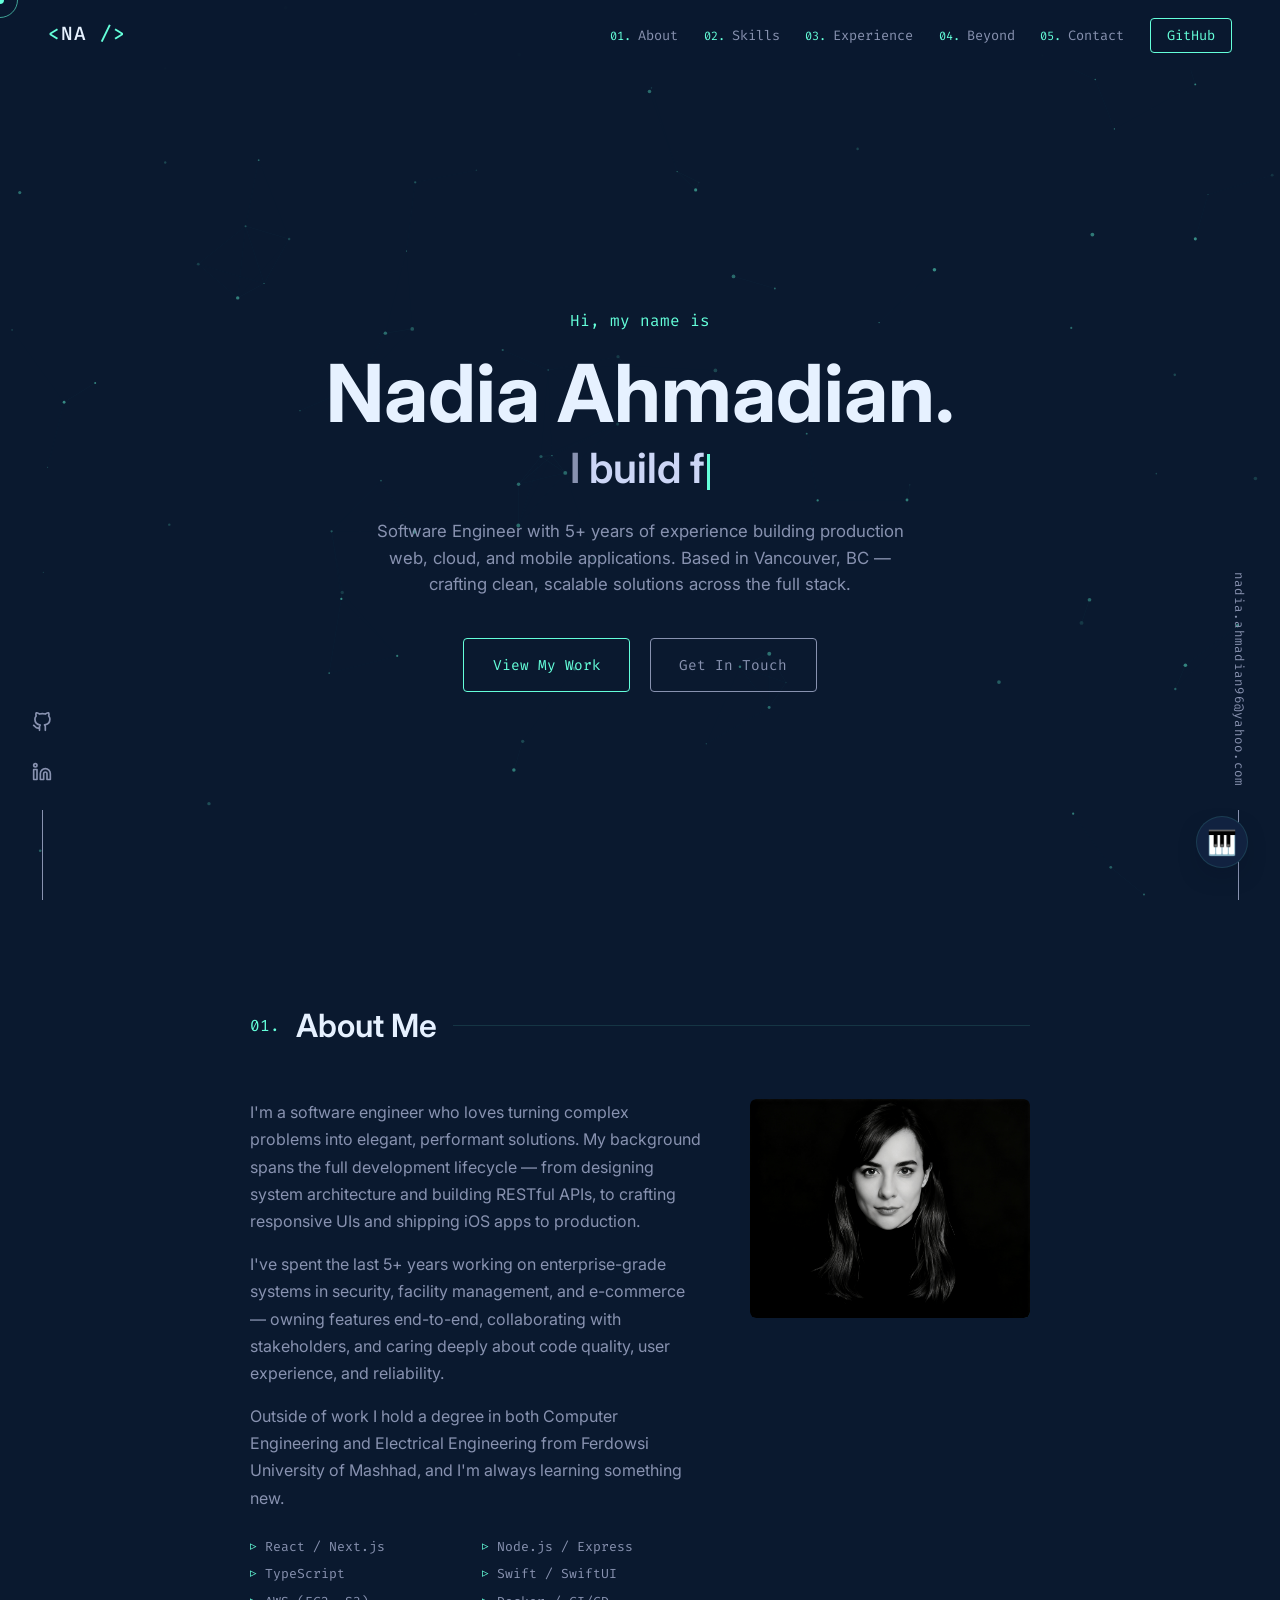
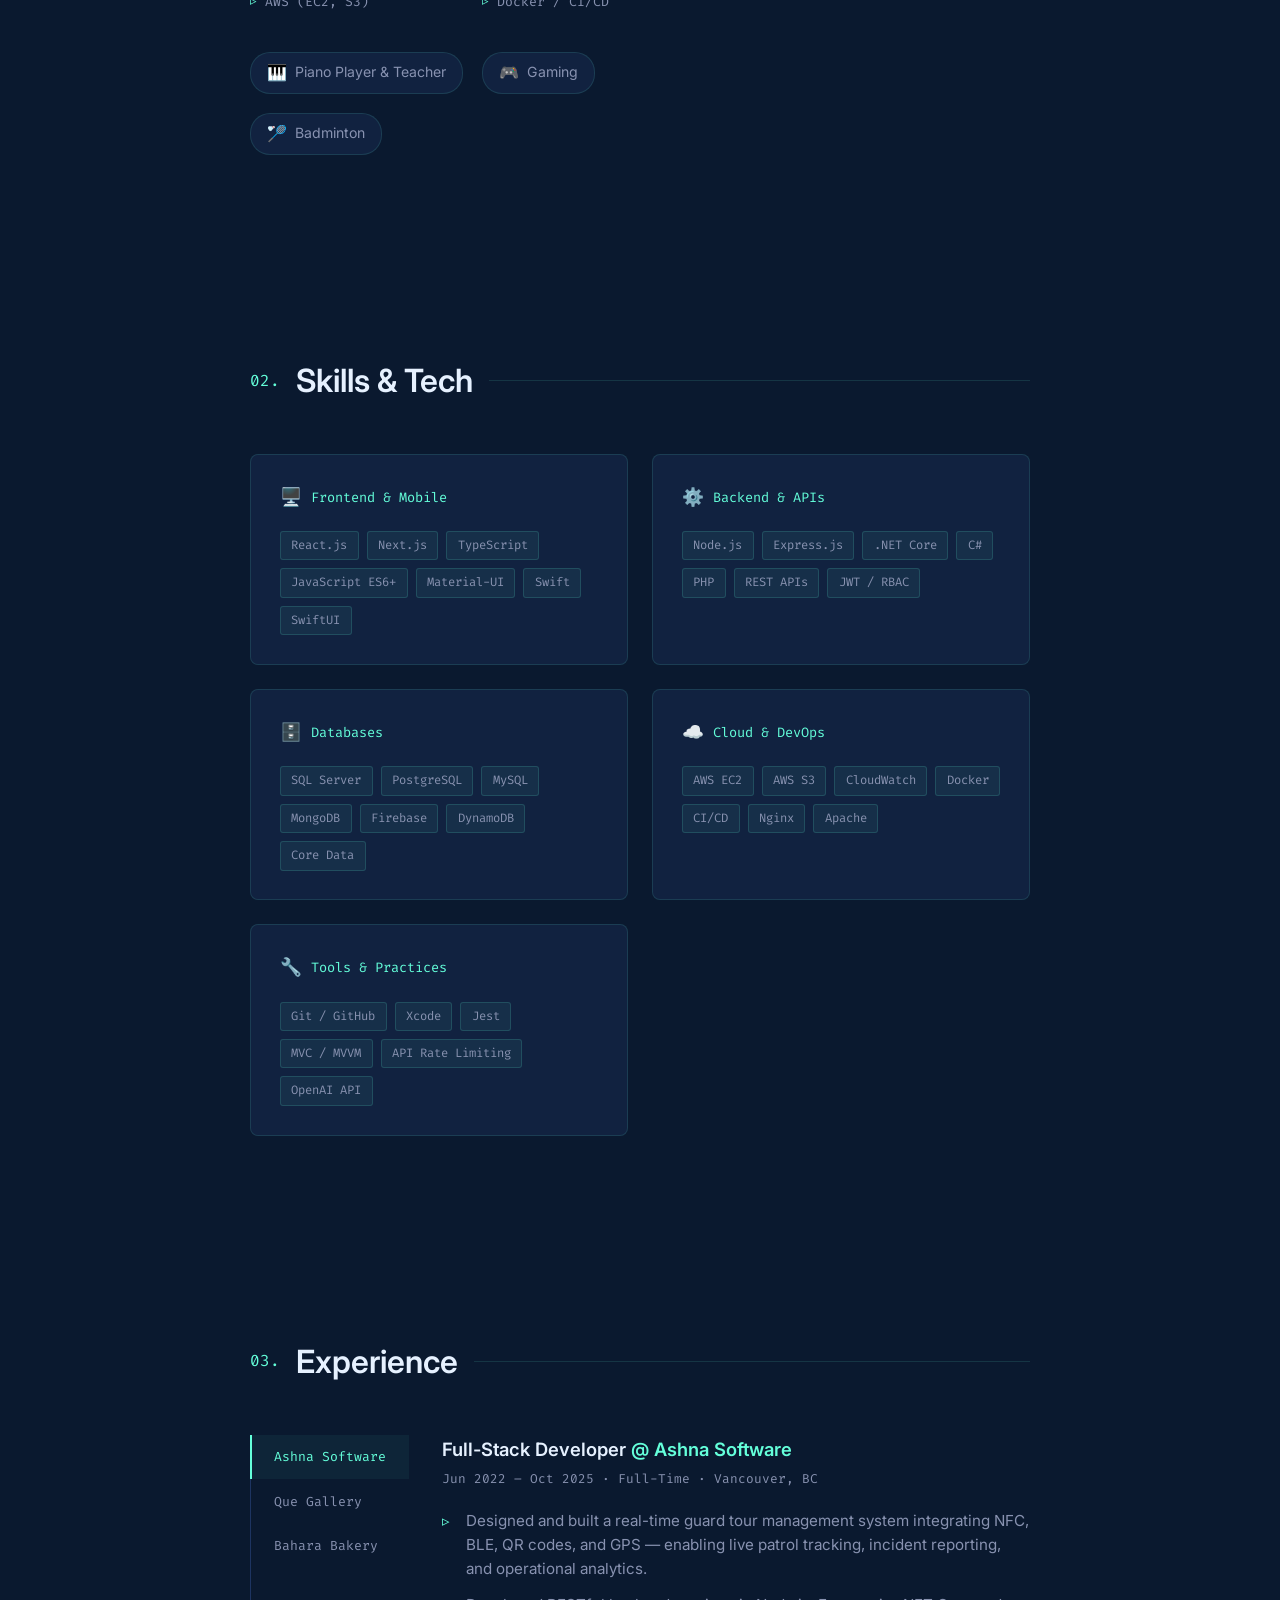
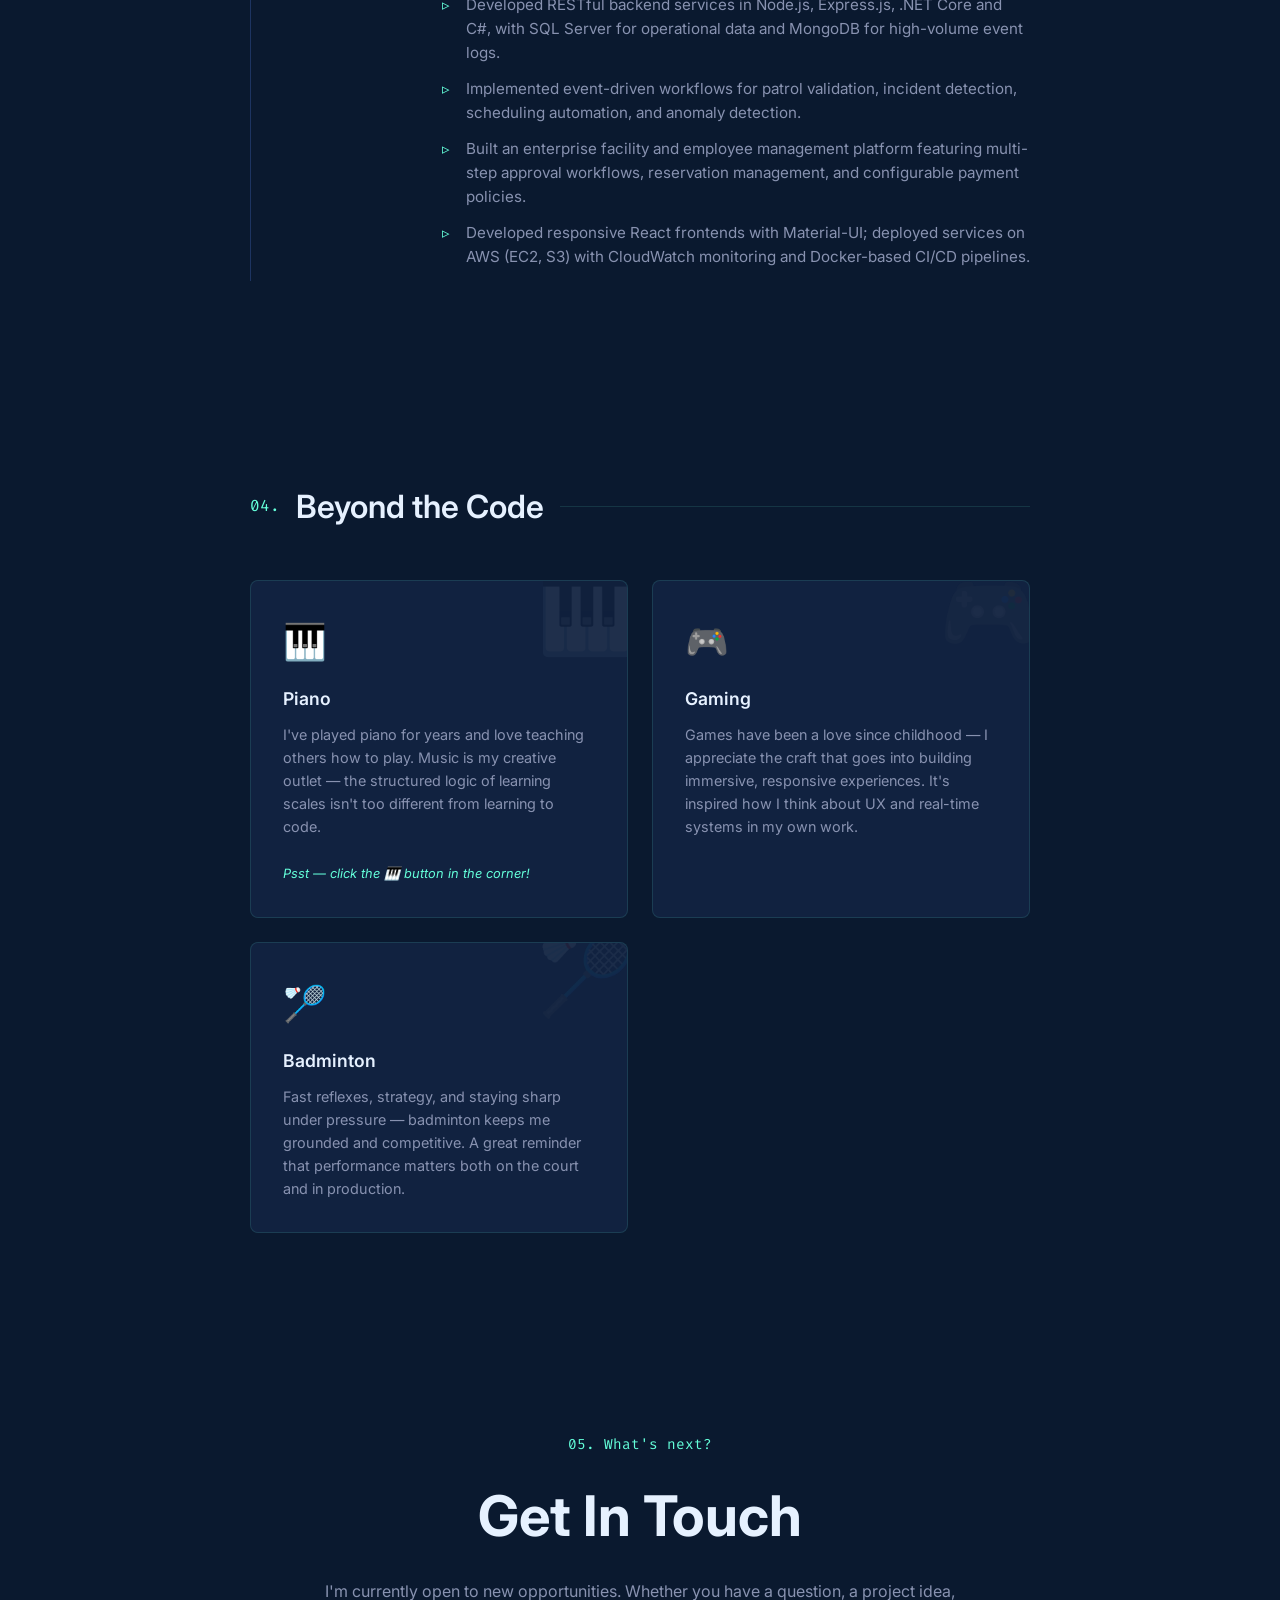
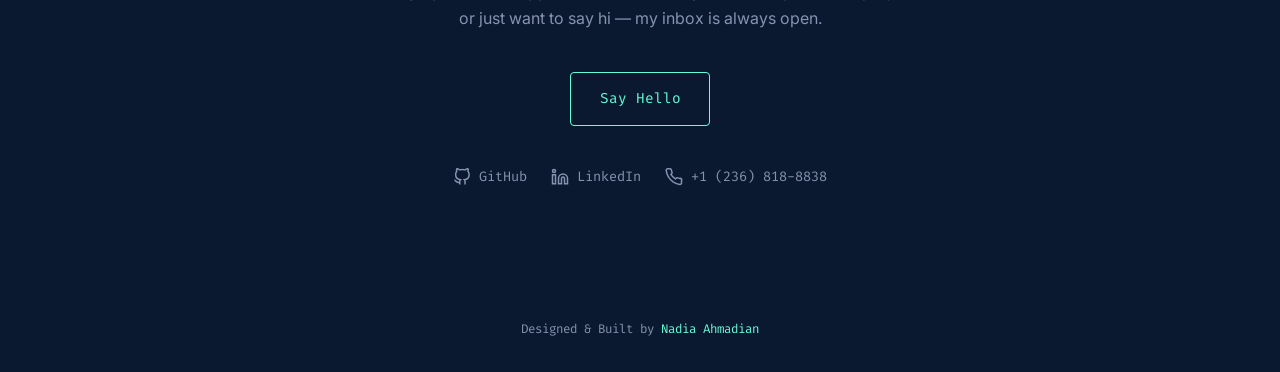
==== index.html @ e7bcd079 "Add files via upload" ====
<!DOCTYPE html>
<html lang="en">
<head>
  <meta charset="UTF-8" />
  <meta name="viewport" content="width=device-width, initial-scale=1.0" />
  <meta name="description" content="Nadia Ahmadian — Software Engineer specialising in Full-Stack & iOS development, based in Vancouver, BC." />
  <title>Nadia Ahmadian</title>
  <link rel="preconnect" href="https://fonts.googleapis.com" />
  <link rel="preconnect" href="https://fonts.gstatic.com" crossorigin />
  <link href="https://fonts.googleapis.com/css2?family=Inter:wght@300;400;500;600;700&family=Fira+Code:wght@300;400;500&display=swap" rel="stylesheet" />
  <style>
    /* ─────────────────────────────────────────────
       DESIGN TOKENS
    ───────────────────────────────────────────── */
    :root {
      --bg:        #0a192f;
      --bg2:       #112240;
      --bg3:       #1d3461;
      --accent:    #64ffda;
      --accent2:   #57cbff;
      --white:     #e6f1ff;
      --slate:     #ccd6f6;
      --muted:     #8892b0;
      --border:    rgba(100,255,218,.12);
      --mono:      'Fira Code', monospace;
      --sans:      'Inter', sans-serif;
      --transition: .25s cubic-bezier(.645,.045,.355,1);
      --shadow:    0 10px 30px -15px rgba(2,12,27,.7);
    }

    /* ─────────────────────────────────────────────
       RESET & BASE
    ───────────────────────────────────────────── */
    *, *::before, *::after { box-sizing: border-box; margin: 0; padding: 0; }
    html { scroll-behavior: smooth; }
    body {
      font-family: var(--sans);
      background: var(--bg);
      color: var(--slate);
      line-height: 1.6;
      overflow-x: hidden;
    }
    @media (hover: hover) and (pointer: fine) {
      body { cursor: none; }
      button { cursor: none; }
    }
    ::selection { background: rgba(100,255,218,.2); color: var(--accent); }

    /* Custom scrollbar */
    ::-webkit-scrollbar { width: 6px; }
    ::-webkit-scrollbar-track { background: var(--bg); }
    ::-webkit-scrollbar-thumb { background: var(--bg3); border-radius: 3px; }
    ::-webkit-scrollbar-thumb:hover { background: var(--accent); }

    a { text-decoration: none; color: inherit; }
    button { border: none; background: none; font-family: var(--sans); }
    img { display: block; max-width: 100%; }
    ul { list-style: none; }

    /* ─────────────────────────────────────────────
       CUSTOM CURSOR
    ───────────────────────────────────────────── */
    #cursor-dot {
      position: fixed; top: 0; left: 0; z-index: 9999;
      width: 8px; height: 8px;
      background: var(--accent);
      border-radius: 50%;
      pointer-events: none;
      transform: translate(-50%, -50%);
      transition: width .15s, height .15s, background .15s;
    }
    #cursor-ring {
      position: fixed; top: 0; left: 0; z-index: 9998;
      width: 36px; height: 36px;
      border: 1.5px solid var(--accent);
      border-radius: 50%;
      pointer-events: none;
      transform: translate(-50%, -50%);
      transition: transform .08s linear, width .25s, height .25s, opacity .25s;
      opacity: .6;
    }
    body.cursor-hover #cursor-dot { width: 14px; height: 14px; background: var(--accent2); }
    body.cursor-hover #cursor-ring { width: 50px; height: 50px; opacity: .3; }

    /* ─────────────────────────────────────────────
       LOADING SCREEN
    ───────────────────────────────────────────── */
    #loader {
      position: fixed; inset: 0; z-index: 10000;
      background: var(--bg);
      display: flex; align-items: center; justify-content: center;
      transition: opacity .6s ease, visibility .6s ease;
    }
    #loader.hidden { opacity: 0; visibility: hidden; }
    .loader-text {
      font-family: var(--mono);
      color: var(--accent);
      font-size: clamp(1.2rem, 3vw, 2rem);
      letter-spacing: .15em;
    }
    .loader-bar {
      position: absolute; bottom: 0; left: 0;
      height: 2px; background: var(--accent);
      width: 0;
      animation: loaderBar 1.4s ease forwards;
    }
    @keyframes loaderBar { to { width: 100%; } }

    /* ─────────────────────────────────────────────
       NAVIGATION
    ───────────────────────────────────────────── */
    nav {
      position: fixed; top: 0; left: 0; right: 0; z-index: 1000;
      display: flex; align-items: center; justify-content: space-between;
      padding: 0 clamp(1.5rem, 5vw, 3rem);
      height: 70px;
      background: rgba(10,25,47,.85);
      backdrop-filter: blur(12px);
      border-bottom: 1px solid transparent;
      transition: border-color var(--transition), background var(--transition);
    }
    nav.scrolled { border-bottom-color: var(--border); }
    .nav-logo {
      font-family: var(--mono);
      color: var(--accent);
      font-size: 1.2rem;
      font-weight: 500;
      letter-spacing: .05em;
    }
    .nav-logo span { color: var(--white); }
    .nav-links {
      display: flex; align-items: center; gap: clamp(1rem, 2vw, 2rem);
    }
    .nav-links a {
      font-family: var(--mono);
      font-size: .85rem;
      color: var(--muted);
      transition: color var(--transition);
      counter-increment: nav-item;
    }
    .nav-links a::before {
      content: "0" counter(nav-item) ". ";
      color: var(--accent);
      font-size: .75rem;
    }
    .nav-links { counter-reset: nav-item; }
    .nav-links a:hover, .nav-links a.active { color: var(--accent); }
    .nav-resume {
      font-family: var(--mono);
      font-size: .85rem;
      color: var(--accent) !important;
      border: 1px solid var(--accent);
      padding: .5rem 1rem;
      border-radius: 4px;
      transition: background var(--transition), color var(--transition) !important;
    }
    .nav-resume::before { content: none !important; }
    .nav-resume:hover { background: rgba(100,255,218,.1); }
    .hamburger {
      display: none;
      flex-direction: column; gap: 5px; cursor: none;
    }
    .hamburger span {
      width: 26px; height: 2px;
      background: var(--accent);
      border-radius: 2px;
      transition: var(--transition);
    }

    /* ─────────────────────────────────────────────
       LAYOUT HELPERS
    ───────────────────────────────────────────── */
    .section-inner {
      max-width: 860px;
      margin: 0 auto;
      padding: 100px clamp(1.5rem, 5vw, 2.5rem);
    }
    .section-title {
      display: flex; align-items: center; gap: 1rem;
      margin-bottom: 3rem;
      white-space: nowrap;
    }
    .section-title .num {
      font-family: var(--mono);
      color: var(--accent);
      font-size: clamp(.9rem, 2vw, 1rem);
    }
    .section-title h2 {
      font-size: clamp(1.5rem, 3vw, 2rem);
      font-weight: 600;
      color: var(--white);
    }
    .section-title::after {
      content: '';
      flex: 1; height: 1px;
      background: var(--border);
      min-width: 40px;
    }

    /* Scroll reveal */
    .reveal {
      opacity: 0;
      transform: translateY(24px);
      transition: opacity .6s ease, transform .6s ease;
    }
    .reveal.visible {
      opacity: 1;
      transform: translateY(0);
    }
    .reveal-delay-1 { transition-delay: .1s; }
    .reveal-delay-2 { transition-delay: .2s; }
    .reveal-delay-3 { transition-delay: .3s; }
    .reveal-delay-4 { transition-delay: .4s; }
    .reveal-delay-5 { transition-delay: .5s; }

    /* ─────────────────────────────────────────────
       HERO
    ───────────────────────────────────────────── */
    #hero {
      position: relative;
      min-height: 100vh;
      display: flex; align-items: center; justify-content: center;
      overflow: hidden;
    }
    #particles-canvas {
      position: absolute; inset: 0;
      width: 100%; height: 100%;
      pointer-events: none;
      z-index: 0;
    }
    .hero-content {
      position: relative; z-index: 1;
      width: 100%;
      max-width: 860px;
      margin: 0 auto;
      padding: 100px clamp(1.5rem, 5vw, 3rem) 0;
      text-align: center;
    }
    .hero-greeting {
      font-family: var(--mono);
      color: var(--accent);
      font-size: clamp(.85rem, 2vw, 1rem);
      margin-bottom: 1rem;
      opacity: 0;
      animation: fadeUp .6s .8s ease forwards;
    }
    .hero-name {
      font-size: clamp(2.8rem, 7vw, 5rem);
      font-weight: 700;
      color: var(--white);
      line-height: 1.1;
      opacity: 0;
      animation: fadeUp .6s 1s ease forwards;
    }
    .hero-sub {
      font-size: clamp(1.4rem, 4vw, 2.6rem);
      font-weight: 600;
      color: var(--muted);
      line-height: 1.2;
      margin-top: .4rem;
      opacity: 0;
      animation: fadeUp .6s 1.2s ease forwards;
      min-height: 1.2em;
    }
    .hero-sub #typed-text {
      color: var(--slate);
    }
    .cursor-blink {
      display: inline-block;
      width: 3px; height: .85em;
      background: var(--accent);
      margin-left: 2px;
      vertical-align: middle;
      animation: blink .9s step-end infinite;
    }
    @keyframes blink { 0%,100%{opacity:1} 50%{opacity:0} }
    .hero-desc {
      max-width: 540px;
      margin: 1.5rem auto 0;
      color: var(--muted);
      font-size: clamp(.9rem, 1.5vw, 1.05rem);
      opacity: 0;
      animation: fadeUp .6s 1.4s ease forwards;
    }
    .hero-cta {
      display: flex; gap: 1.2rem; flex-wrap: wrap;
      justify-content: center;
      margin-top: 2.5rem;
      opacity: 0;
      animation: fadeUp .6s 1.6s ease forwards;
    }
    .btn {
      display: inline-block;
      font-family: var(--mono);
      font-size: .9rem;
      padding: .9rem 1.8rem;
      border-radius: 4px;
      transition: var(--transition);
    }
    .btn-outline {
      border: 1px solid var(--accent);
      color: var(--accent);
    }
    .btn-outline:hover { background: rgba(100,255,218,.1); transform: translateY(-2px); }
    .btn-ghost {
      color: var(--muted);
      border: 1px solid var(--muted);
    }
    .btn-ghost:hover { color: var(--accent); border-color: var(--accent); transform: translateY(-2px); }
    .hero-social {
      position: fixed;
      left: clamp(1rem, 2.5vw, 2rem);
      bottom: 0;
      display: flex; flex-direction: column; align-items: center; gap: 1.2rem;
      z-index: 10;
      opacity: 0;
      animation: fadeUp .6s 2s ease forwards;
    }
    .hero-social::after {
      content: '';
      width: 1px; height: 90px;
      background: var(--muted);
    }
    .hero-social a {
      color: var(--muted);
      font-size: 1.2rem;
      transition: color var(--transition), transform var(--transition);
    }
    .hero-social a:hover { color: var(--accent); transform: translateY(-3px); }
    .hero-email {
      position: fixed;
      right: clamp(1rem, 2.5vw, 2rem);
      bottom: 0;
      display: flex; flex-direction: column; align-items: center; gap: 1.5rem;
      z-index: 10;
      opacity: 0;
      animation: fadeUp .6s 2s ease forwards;
    }
    .hero-email::after {
      content: '';
      width: 1px; height: 90px;
      background: var(--muted);
    }
    .hero-email a {
      font-family: var(--mono);
      font-size: .78rem;
      color: var(--muted);
      writing-mode: vertical-rl;
      letter-spacing: .1em;
      transition: color var(--transition), transform var(--transition);
    }
    .hero-email a:hover { color: var(--accent); transform: translateY(-3px); }
    @keyframes fadeUp {
      from { opacity: 0; transform: translateY(20px); }
      to   { opacity: 1; transform: translateY(0); }
    }

    /* ─────────────────────────────────────────────
       ABOUT
    ───────────────────────────────────────────── */
    #about .about-grid {
      display: grid;
      grid-template-columns: 1fr 280px;
      gap: 3rem;
      align-items: start;
    }
    .about-text p {
      color: var(--muted);
      font-size: 1rem;
      margin-bottom: 1rem;
      line-height: 1.7;
    }
    .about-text p a {
      color: var(--accent);
      transition: opacity var(--transition);
    }
    .about-text p a:hover { opacity: .7; }
    .about-tech {
      display: grid; grid-template-columns: repeat(2, 1fr);
      gap: .4rem .8rem;
      margin-top: 1.5rem;
    }
    .about-tech li {
      font-family: var(--mono);
      font-size: .82rem;
      color: var(--muted);
      display: flex; align-items: center; gap: .5rem;
    }
    .about-tech li::before {
      content: '▹';
      color: var(--accent);
      font-size: .8rem;
    }
    .about-photo-wrap {
      position: relative;
    }
    .photo-container {
      position: relative;
      width: 100%;
      max-width: 300px;
      border-radius: 6px;
      overflow: hidden;
    }
    .photo-container::after {
      content: '';
      position: absolute; inset: 0;
      background: rgba(100,255,218,.12);
      border: 2px solid var(--accent);
      border-radius: 6px;
      transform: translate(10px, 10px);
      z-index: -1;
      transition: transform var(--transition);
    }
    .photo-container:hover::after {
      transform: translate(6px, 6px);
    }
    .photo-container img {
      width: 100%;
      filter: grayscale(30%) contrast(1.05);
      border-radius: 6px;
      transition: filter var(--transition);
      display: block;
    }
    .photo-container:hover img { filter: none; }
    .photo-placeholder {
      width: 100%;
      aspect-ratio: 3/4;
      background: var(--bg2);
      border-radius: 6px;
      display: flex; align-items: center; justify-content: center;
      flex-direction: column; gap: .5rem;
      color: var(--muted);
      font-family: var(--mono);
      font-size: .85rem;
    }
    .photo-initials {
      font-size: 3.5rem;
      font-weight: 700;
      color: var(--accent);
      opacity: .5;
    }
    .hobbies-row {
      display: flex; gap: 1.2rem; flex-wrap: wrap;
      margin-top: 2.5rem;
    }
    .hobby-pill {
      display: flex; align-items: center; gap: .5rem;
      padding: .45rem 1rem;
      background: var(--bg2);
      border: 1px solid var(--border);
      border-radius: 20px;
      font-size: .88rem;
      color: var(--muted);
      transition: border-color var(--transition), color var(--transition), transform var(--transition);
    }
    .hobby-pill:hover {
      border-color: var(--accent);
      color: var(--accent);
      transform: translateY(-2px);
    }
    .hobby-pill .emoji { font-size: 1rem; }

    /* ─────────────────────────────────────────────
       SKILLS
    ───────────────────────────────────────────── */
    .skills-grid {
      display: grid;
      grid-template-columns: repeat(auto-fit, minmax(280px, 1fr));
      gap: 1.5rem;
    }
    .skill-card {
      background: var(--bg2);
      border: 1px solid var(--border);
      border-radius: 8px;
      padding: 1.8rem;
      transition: border-color var(--transition), transform var(--transition), box-shadow var(--transition);
    }
    .skill-card:hover {
      border-color: rgba(100,255,218,.3);
      transform: translateY(-4px);
      box-shadow: var(--shadow);
    }
    .skill-card-title {
      font-family: var(--mono);
      color: var(--accent);
      font-size: .85rem;
      margin-bottom: 1.2rem;
      display: flex; align-items: center; gap: .6rem;
    }
    .skill-card-title .icon { font-size: 1.1rem; }
    .skill-tags {
      display: flex; flex-wrap: wrap; gap: .5rem;
    }
    .skill-tag {
      font-family: var(--mono);
      font-size: .76rem;
      color: var(--muted);
      background: rgba(100,255,218,.06);
      border: 1px solid rgba(100,255,218,.15);
      padding: .25rem .65rem;
      border-radius: 3px;
      transition: background var(--transition), color var(--transition);
    }
    .skill-tag:hover { background: rgba(100,255,218,.12); color: var(--accent); }

    /* ─────────────────────────────────────────────
       EXPERIENCE
    ───────────────────────────────────────────── */
    .exp-tabs {
      display: flex;
    }
    .exp-tab-list {
      display: flex; flex-direction: column;
      min-width: 160px;
      border-left: 1px solid var(--bg3);
      margin-right: 2rem;
    }
    .exp-tab {
      font-family: var(--mono);
      font-size: .82rem;
      color: var(--muted);
      padding: .85rem 1.4rem;
      text-align: left;
      border-left: 2px solid transparent;
      margin-left: -1px;
      transition: color var(--transition), border-color var(--transition), background var(--transition);
      white-space: nowrap;
    }
    .exp-tab:hover { color: var(--accent); background: rgba(100,255,218,.05); }
    .exp-tab.active { color: var(--accent); border-left-color: var(--accent); background: rgba(100,255,218,.05); }
    .exp-panels { flex: 1; }
    .exp-panel { display: none; }
    .exp-panel.active { display: block; }
    .exp-role {
      font-size: 1.15rem;
      font-weight: 600;
      color: var(--white);
      margin-bottom: .3rem;
    }
    .exp-role span { color: var(--accent); }
    .exp-meta {
      font-family: var(--mono);
      font-size: .8rem;
      color: var(--muted);
      margin-bottom: 1.2rem;
    }
    .exp-bullets li {
      position: relative;
      padding-left: 1.5rem;
      color: var(--muted);
      font-size: .95rem;
      margin-bottom: .7rem;
      line-height: 1.6;
    }
    .exp-bullets li::before {
      content: '▹';
      position: absolute; left: 0;
      color: var(--accent);
    }

    /* ─────────────────────────────────────────────
       BEYOND THE CODE (hobbies full section)
    ───────────────────────────────────────────── */
    .beyond-grid {
      display: grid;
      grid-template-columns: repeat(auto-fit, minmax(260px, 1fr));
      gap: 1.5rem;
    }
    .beyond-card {
      background: var(--bg2);
      border: 1px solid var(--border);
      border-radius: 8px;
      padding: 2rem;
      position: relative;
      overflow: hidden;
      transition: border-color var(--transition), transform var(--transition);
    }
    .beyond-card:hover { border-color: rgba(100,255,218,.3); transform: translateY(-4px); }
    .beyond-card::before {
      content: attr(data-emoji);
      position: absolute;
      top: -10px; right: -10px;
      font-size: 5rem;
      opacity: .06;
      line-height: 1;
      pointer-events: none;
    }
    .beyond-emoji { font-size: 2.2rem; margin-bottom: 1rem; }
    .beyond-title {
      font-size: 1.1rem;
      font-weight: 600;
      color: var(--white);
      margin-bottom: .6rem;
    }
    .beyond-desc { color: var(--muted); font-size: .9rem; line-height: 1.6; }

    /* ─────────────────────────────────────────────
       CONTACT
    ───────────────────────────────────────────── */
    #contact .contact-inner {
      text-align: center;
      max-width: 640px;
      margin: 0 auto;
    }
    .contact-overline {
      font-family: var(--mono);
      color: var(--accent);
      font-size: .9rem;
      margin-bottom: 1rem;
    }
    .contact-title {
      font-size: clamp(2rem, 5vw, 3.5rem);
      font-weight: 700;
      color: var(--white);
      margin-bottom: 1rem;
    }
    .contact-desc {
      color: var(--muted);
      font-size: 1rem;
      margin-bottom: 2.5rem;
      line-height: 1.7;
    }
    .contact-links {
      display: flex; justify-content: center; gap: 1.5rem; flex-wrap: wrap;
      margin-top: 2.5rem;
    }
    .contact-link {
      display: flex; align-items: center; gap: .5rem;
      font-family: var(--mono);
      font-size: .85rem;
      color: var(--muted);
      transition: color var(--transition);
    }
    .contact-link:hover { color: var(--accent); }
    footer {
      text-align: center;
      padding: 2rem;
      font-family: var(--mono);
      font-size: .78rem;
      color: var(--muted);
    }
    footer a { color: var(--accent); }
    footer a:hover { text-decoration: underline; }

    /* ─────────────────────────────────────────────
       PIANO BUTTON & MODAL
    ───────────────────────────────────────────── */
    #piano-btn {
      position: fixed;
      bottom: 2rem; right: 2rem;
      z-index: 500;
      width: 52px; height: 52px;
      border-radius: 50%;
      background: var(--bg2);
      border: 1.5px solid var(--border);
      font-size: 1.5rem;
      display: flex; align-items: center; justify-content: center;
      transition: border-color var(--transition), transform var(--transition), box-shadow var(--transition);
      box-shadow: var(--shadow);
      animation: pulse 3s 4s ease infinite;
    }
    #piano-btn:hover {
      border-color: var(--accent);
      transform: scale(1.1);
      box-shadow: 0 0 20px rgba(100,255,218,.2);
      animation: none;
    }
    @keyframes pulse {
      0%,100% { box-shadow: 0 0 0 0 rgba(100,255,218,0); border-color: var(--border); }
      50% { box-shadow: 0 0 0 8px rgba(100,255,218,.1); border-color: rgba(100,255,218,.4); }
    }
    #piano-modal {
      position: fixed; inset: 0; z-index: 2000;
      background: rgba(2,8,20,.85);
      backdrop-filter: blur(12px);
      display: flex; align-items: center; justify-content: center;
      opacity: 0; visibility: hidden;
      transition: opacity .3s ease, visibility .3s ease;
    }
    #piano-modal.open { opacity: 1; visibility: visible; }
    .piano-box {
      background: var(--bg2);
      border: 1px solid rgba(100,255,218,.2);
      border-radius: 12px;
      padding: 2rem 2.5rem 2.5rem;
      max-width: 700px;
      width: 95vw;
      transform: translateY(20px);
      transition: transform .3s ease;
    }
    #piano-modal.open .piano-box { transform: translateY(0); }
    .piano-header {
      display: flex; align-items: center; justify-content: space-between;
      margin-bottom: 1.5rem;
    }
    .piano-title {
      font-family: var(--mono);
      color: var(--accent);
      font-size: 1rem;
    }
    .piano-subtitle {
      font-family: var(--mono);
      font-size: .72rem;
      color: var(--muted);
      margin-top: .2rem;
    }
    .piano-close {
      color: var(--muted);
      font-size: 1.4rem;
      line-height: 1;
      transition: color var(--transition);
    }
    .piano-close:hover { color: var(--accent); }
    .piano-keys {
      position: relative;
      height: 140px;
      display: flex;
      user-select: none;
    }
    .key-white {
      position: relative;
      flex: 1;
      background: #f0ede6;
      border: 1px solid #aaa;
      border-radius: 0 0 5px 5px;
      display: flex; align-items: flex-end; justify-content: center;
      padding-bottom: .5rem;
      font-size: .55rem;
      font-family: var(--mono);
      color: #666;
      transition: background .05s;
      cursor: none;
    }
    .key-white:hover, .key-white.pressed { background: #d4f5ee; }
    .key-white.pressed { background: rgba(100,255,218,.6); }
    .key-black {
      position: absolute;
      width: 62%;
      height: 62%;
      background: #1a1a2e;
      border: 1px solid #333;
      border-radius: 0 0 4px 4px;
      top: 0;
      z-index: 2;
      display: flex; align-items: flex-end; justify-content: center;
      padding-bottom: .35rem;
      font-size: .52rem;
      font-family: var(--mono);
      color: #888;
      transition: background .05s;
      cursor: none;
    }
    .key-black:hover, .key-black.pressed { background: #16213e; }
    .key-black.pressed { background: rgba(100,255,218,.3); }
    .piano-hint {
      margin-top: 1.2rem;
      font-family: var(--mono);
      font-size: .72rem;
      color: var(--muted);
      text-align: center;
    }
    .piano-hint span { color: var(--accent); }

    /* Hamburger → X animation */
    .hamburger.open span:nth-child(1) { transform: translateY(7px) rotate(45deg); }
    .hamburger.open span:nth-child(2) { opacity: 0; transform: scaleX(0); }
    .hamburger.open span:nth-child(3) { transform: translateY(-7px) rotate(-45deg); }

    /* ─────────────────────────────────────────────
       MOBILE NAV
    ───────────────────────────────────────────── */
    .mobile-nav {
      position: fixed; inset: 0; z-index: 999;
      background: rgba(10,25,47,.97);
      backdrop-filter: blur(16px);
      display: flex; align-items: center; justify-content: center;
      flex-direction: column; gap: 0;
      counter-reset: mob-item;
      transform: translateX(100%);
      transition: transform .4s cubic-bezier(.645,.045,.355,1);
    }
    .mobile-nav.open { transform: translateX(0); }
    .mobile-nav a {
      font-family: var(--mono);
      font-size: clamp(1.1rem, 5vw, 1.4rem);
      color: var(--muted);
      transition: color var(--transition);
      counter-increment: mob-item;
      padding: 1.1rem 2rem;
      width: 100%;
      text-align: center;
      border-bottom: 1px solid rgba(100,255,218,.05);
    }
    .mobile-nav a:first-child { border-top: 1px solid rgba(100,255,218,.05); }
    .mobile-nav a::before {
      content: "0" counter(mob-item) ". ";
      color: var(--accent);
      font-size: .75rem;
    }
    .mobile-nav a:active { color: var(--accent); background: rgba(100,255,218,.05); }

    /* ─────────────────────────────────────────────
       RESPONSIVE – touch devices: restore cursor
    ───────────────────────────────────────────── */
    @media (hover: none) {
      body { cursor: auto; }
      button { cursor: pointer; }
      a { cursor: pointer; }
      #cursor-dot, #cursor-ring { display: none; }
    }

    /* ─────────────────────────────────────────────
       RESPONSIVE – tablets & below (≤ 900px)
    ───────────────────────────────────────────── */
    @media (max-width: 900px) {
      .hero-content { padding-left: clamp(1.5rem, 6vw, 4rem); padding-right: clamp(1.5rem, 6vw, 4rem); }
      .section-inner { padding-left: clamp(1.2rem, 5vw, 2.5rem); padding-right: clamp(1.2rem, 5vw, 2.5rem); }
      .hero-social, .hero-email { display: none; }
      .skills-grid { grid-template-columns: 1fr 1fr; }
      .beyond-grid { grid-template-columns: 1fr 1fr; }
    }

    /* ─────────────────────────────────────────────
       RESPONSIVE – mobile (≤ 768px)
    ───────────────────────────────────────────── */
    @media (max-width: 768px) {
      /* Nav */
      .nav-links { display: none; }
      .hamburger { display: flex; }

      /* Reduce section vertical padding */
      .section-inner { padding-top: 70px; padding-bottom: 70px; }

      /* Hero */
      #hero { min-height: 100svh; align-items: flex-end; padding-bottom: 3rem; }
      .hero-content {
        padding: 100px 1.5rem 0;
        max-width: 100%;
      }
      .hero-name { font-size: clamp(2.2rem, 11vw, 3.5rem); }
      .hero-sub  { font-size: clamp(1.3rem, 7vw, 2.2rem); }
      .hero-desc { font-size: .93rem; }
      .hero-cta  { flex-direction: column; gap: .9rem; }
      .hero-cta .btn { text-align: center; }

      /* About */
      #about .about-grid {
        grid-template-columns: 1fr;
        gap: 2.5rem;
      }
      .about-photo-wrap { order: -1; }
      .photo-container { max-width: 220px; margin: 0 auto; }
      .about-tech { grid-template-columns: repeat(2, 1fr); }
      .hobbies-row { gap: .7rem; }

      /* Skills */
      .skills-grid { grid-template-columns: 1fr; }
      .skill-card { padding: 1.4rem; }

      /* Experience tabs – horizontal scrollable list */
      .exp-tabs { flex-direction: column; }
      .exp-tab-list {
        flex-direction: row;
        overflow-x: auto;
        -webkit-overflow-scrolling: touch;
        border-left: none;
        border-bottom: 1px solid var(--bg3);
        margin-right: 0;
        margin-bottom: 1.5rem;
        padding-bottom: 0;
        gap: 0;
        scrollbar-width: none;
      }
      .exp-tab-list::-webkit-scrollbar { display: none; }
      .exp-tab {
        border-left: none;
        border-bottom: 2px solid transparent;
        margin-left: 0;
        margin-bottom: -1px;
        white-space: nowrap;
        padding: .75rem 1.1rem;
        font-size: .78rem;
      }
      .exp-tab.active {
        border-bottom-color: var(--accent);
        border-left: none;
        background: none;
      }
      .exp-role { font-size: 1rem; }
      .exp-bullets li { font-size: .88rem; }

      /* Beyond */
      .beyond-grid { grid-template-columns: 1fr; }
      .beyond-card { padding: 1.5rem; }

      /* Contact */
      .contact-title { font-size: clamp(1.8rem, 8vw, 2.5rem); }
      .contact-links { flex-direction: column; align-items: center; gap: 1rem; }

      /* Section title line */
      .section-title::after { display: none; }

      /* Piano btn – move up slightly so it doesn't clash with mobile browser chrome */
      #piano-btn { bottom: 1.2rem; right: 1.2rem; width: 46px; height: 46px; font-size: 1.3rem; }

      /* Piano modal */
      .piano-box { padding: 1.4rem 1rem 1.6rem; }
      .piano-keys { height: 110px; }
      .key-white { font-size: .48rem; }
      .key-black { font-size: .44rem; }
      .piano-hint { font-size: .65rem; }
    }

    /* ─────────────────────────────────────────────
       RESPONSIVE – small phones (≤ 480px)
    ───────────────────────────────────────────── */
    @media (max-width: 480px) {
      .hero-name { font-size: clamp(2rem, 12vw, 2.8rem); }
      .hero-sub  { font-size: clamp(1.1rem, 8vw, 1.8rem); }
      .section-inner { padding-left: 1.1rem; padding-right: 1.1rem; }
      .skills-grid, .beyond-grid { gap: 1rem; }
      .hobby-pill { font-size: .8rem; padding: .35rem .8rem; }
      .exp-tab { padding: .65rem .9rem; font-size: .74rem; }
    }
  </style>
</head>
<body>

<!-- ─── LOADER ─── -->
<div id="loader">
  <div class="loader-text">na.dev</div>
  <div class="loader-bar"></div>
</div>

<!-- ─── CURSOR ─── -->
<div id="cursor-dot"></div>
<div id="cursor-ring"></div>

<!-- ─── NAVIGATION ─── -->
<nav id="nav">
  <a href="#hero" class="nav-logo">&lt;<span>NA</span> /&gt;</a>
  <ul class="nav-links">
    <li><a href="#about">About</a></li>
    <li><a href="#skills">Skills</a></li>
    <li><a href="#experience">Experience</a></li>
    <li><a href="#beyond">Beyond</a></li>
    <li><a href="#contact">Contact</a></li>
    <li><a href="https://github.com/nadiaahmadian96" target="_blank" rel="noopener" class="nav-resume">GitHub</a></li>
  </ul>
  <button class="hamburger" id="hamburger" aria-label="Menu">
    <span></span><span></span><span></span>
  </button>
</nav>

<!-- Mobile nav -->
<div class="mobile-nav" id="mobile-nav">
  <a href="#about" class="mob-link">About</a>
  <a href="#skills" class="mob-link">Skills</a>
  <a href="#experience" class="mob-link">Experience</a>
  <a href="#beyond" class="mob-link">Beyond</a>
  <a href="#contact" class="mob-link">Contact</a>
</div>

<!-- ─── HERO ─── -->
<section id="hero">
  <canvas id="particles-canvas"></canvas>
  <div class="hero-content">
    <p class="hero-greeting">Hi, my name is</p>
    <h1 class="hero-name">Nadia Ahmadian.</h1>
    <h2 class="hero-sub">I <span id="typed-text"></span><span class="cursor-blink"></span></h2>
    <p class="hero-desc">
      Software Engineer with 5+ years of experience building production web, cloud, and mobile applications.
      Based in Vancouver, BC — crafting clean, scalable solutions across the full stack.
    </p>
    <div class="hero-cta">
      <a href="#experience" class="btn btn-outline">View My Work</a>
      <a href="#contact" class="btn btn-ghost">Get In Touch</a>
    </div>
  </div>

  <!-- Social sidebar -->
  <div class="hero-social">
    <a href="https://github.com/nadiaahmadian96" target="_blank" rel="noopener" aria-label="GitHub">
      <svg width="20" height="20" viewBox="0 0 24 24" fill="none" stroke="currentColor" stroke-width="2" stroke-linecap="round" stroke-linejoin="round"><path d="M9 19c-5 1.5-5-2.5-7-3m14 6v-3.87a3.37 3.37 0 0 0-.94-2.61c3.14-.35 6.44-1.54 6.44-7A5.44 5.44 0 0 0 20 4.77 5.07 5.07 0 0 0 19.91 1S18.73.65 16 2.48a13.38 13.38 0 0 0-7 0C6.27.65 5.09 1 5.09 1A5.07 5.07 0 0 0 5 4.77a5.44 5.44 0 0 0-1.5 3.78c0 5.42 3.3 6.61 6.44 7A3.37 3.37 0 0 0 9 18.13V22"/></svg>
    </a>
    <a href="https://linkedin.com" target="_blank" rel="noopener" aria-label="LinkedIn">
      <svg width="20" height="20" viewBox="0 0 24 24" fill="none" stroke="currentColor" stroke-width="2" stroke-linecap="round" stroke-linejoin="round"><path d="M16 8a6 6 0 0 1 6 6v7h-4v-7a2 2 0 0 0-2-2 2 2 0 0 0-2 2v7h-4v-7a6 6 0 0 1 6-6z"/><rect x="2" y="9" width="4" height="12"/><circle cx="4" cy="4" r="2"/></svg>
    </a>
  </div>

  <!-- Email sidebar -->
  <div class="hero-email">
    <a href="mailto:nadia.ahmadian96@yahoo.com">nadia.ahmadian96@yahoo.com</a>
  </div>
</section>

<!-- ─── ABOUT ─── -->
<section id="about">
  <div class="section-inner">
    <div class="section-title reveal">
      <span class="num">01.</span>
      <h2>About Me</h2>
    </div>
    <div class="about-grid">
      <div class="about-text">
        <p class="reveal reveal-delay-1">
          I'm a software engineer who loves turning complex problems into elegant, performant solutions.
          My background spans the full development lifecycle — from designing system architecture and
          building RESTful APIs, to crafting responsive UIs and shipping iOS apps to production.
        </p>
        <p class="reveal reveal-delay-2">
          I've spent the last 5+ years working on enterprise-grade systems in security, facility management,
          and e-commerce — owning features end-to-end, collaborating with stakeholders, and caring deeply
          about code quality, user experience, and reliability.
        </p>
        <p class="reveal reveal-delay-3">
          Outside of work I hold a degree in both Computer Engineering and Electrical Engineering from
          Ferdowsi University of Mashhad, and I'm always learning something new.
        </p>
        <ul class="about-tech reveal reveal-delay-4">
          <li>React / Next.js</li>
          <li>Node.js / Express</li>
          <li>TypeScript</li>
          <li>Swift / SwiftUI</li>
          <li>AWS (EC2, S3)</li>
          <li>Docker / CI/CD</li>
        </ul>

        <div class="hobbies-row reveal reveal-delay-5">
          <span class="hobby-pill"><span class="emoji">🎹</span> Piano Player &amp; Teacher</span>
          <span class="hobby-pill"><span class="emoji">🎮</span> Gaming</span>
          <span class="hobby-pill"><span class="emoji">🏸</span> Badminton</span>
        </div>
      </div>

      <div class="about-photo-wrap reveal reveal-delay-2">
        <div class="photo-container">
          <img src="photo.jpg" alt="Nadia Ahmadian"
               onerror="this.style.display='none';this.nextElementSibling.style.display='flex';" />
          <div class="photo-placeholder" style="display:none;">
            <div class="photo-initials">NA</div>
          </div>
        </div>
      </div>
    </div>
  </div>
</section>

<!-- ─── SKILLS ─── -->
<section id="skills">
  <div class="section-inner">
    <div class="section-title reveal">
      <span class="num">02.</span>
      <h2>Skills &amp; Tech</h2>
    </div>
    <div class="skills-grid">
      <div class="skill-card reveal reveal-delay-1">
        <div class="skill-card-title"><span class="icon">🖥️</span> Frontend &amp; Mobile</div>
        <div class="skill-tags">
          <span class="skill-tag">React.js</span>
          <span class="skill-tag">Next.js</span>
          <span class="skill-tag">TypeScript</span>
          <span class="skill-tag">JavaScript ES6+</span>
          <span class="skill-tag">Material-UI</span>
          <span class="skill-tag">Swift</span>
          <span class="skill-tag">SwiftUI</span>
        </div>
      </div>
      <div class="skill-card reveal reveal-delay-2">
        <div class="skill-card-title"><span class="icon">⚙️</span> Backend &amp; APIs</div>
        <div class="skill-tags">
          <span class="skill-tag">Node.js</span>
          <span class="skill-tag">Express.js</span>
          <span class="skill-tag">.NET Core</span>
          <span class="skill-tag">C#</span>
          <span class="skill-tag">PHP</span>
          <span class="skill-tag">REST APIs</span>
          <span class="skill-tag">JWT / RBAC</span>
        </div>
      </div>
      <div class="skill-card reveal reveal-delay-3">
        <div class="skill-card-title"><span class="icon">🗄️</span> Databases</div>
        <div class="skill-tags">
          <span class="skill-tag">SQL Server</span>
          <span class="skill-tag">PostgreSQL</span>
          <span class="skill-tag">MySQL</span>
          <span class="skill-tag">MongoDB</span>
          <span class="skill-tag">Firebase</span>
          <span class="skill-tag">DynamoDB</span>
          <span class="skill-tag">Core Data</span>
        </div>
      </div>
      <div class="skill-card reveal reveal-delay-4">
        <div class="skill-card-title"><span class="icon">☁️</span> Cloud &amp; DevOps</div>
        <div class="skill-tags">
          <span class="skill-tag">AWS EC2</span>
          <span class="skill-tag">AWS S3</span>
          <span class="skill-tag">CloudWatch</span>
          <span class="skill-tag">Docker</span>
          <span class="skill-tag">CI/CD</span>
          <span class="skill-tag">Nginx</span>
          <span class="skill-tag">Apache</span>
        </div>
      </div>
      <div class="skill-card reveal reveal-delay-5">
        <div class="skill-card-title"><span class="icon">🔧</span> Tools &amp; Practices</div>
        <div class="skill-tags">
          <span class="skill-tag">Git / GitHub</span>
          <span class="skill-tag">Xcode</span>
          <span class="skill-tag">Jest</span>
          <span class="skill-tag">MVC / MVVM</span>
          <span class="skill-tag">API Rate Limiting</span>
          <span class="skill-tag">OpenAI API</span>
        </div>
      </div>
    </div>
  </div>
</section>

<!-- ─── EXPERIENCE ─── -->
<section id="experience">
  <div class="section-inner">
    <div class="section-title reveal">
      <span class="num">03.</span>
      <h2>Experience</h2>
    </div>
    <div class="exp-tabs reveal">
      <ul class="exp-tab-list">
        <li><button class="exp-tab active" data-tab="ashna">Ashna Software</button></li>
        <li><button class="exp-tab" data-tab="que">Que Gallery</button></li>
        <li><button class="exp-tab" data-tab="bahara">Bahara Bakery</button></li>
      </ul>
      <div class="exp-panels">
        <!-- Ashna -->
        <div class="exp-panel active" id="tab-ashna">
          <p class="exp-role">Full-Stack Developer <span>@ Ashna Software</span></p>
          <p class="exp-meta">Jun 2022 – Oct 2025 · Full-Time · Vancouver, BC</p>
          <ul class="exp-bullets">
            <li>Designed and built a real-time guard tour management system integrating NFC, BLE, QR codes, and GPS — enabling live patrol tracking, incident reporting, and operational analytics.</li>
            <li>Developed RESTful backend services in Node.js, Express.js, .NET Core and C#, with SQL Server for operational data and MongoDB for high-volume event logs.</li>
            <li>Implemented event-driven workflows for patrol validation, incident detection, scheduling automation, and anomaly detection.</li>
            <li>Built an enterprise facility and employee management platform featuring multi-step approval workflows, reservation management, and configurable payment policies.</li>
            <li>Developed responsive React frontends with Material-UI; deployed services on AWS (EC2, S3) with CloudWatch monitoring and Docker-based CI/CD pipelines.</li>
          </ul>
        </div>
        <!-- Que Gallery -->
        <div class="exp-panel" id="tab-que">
          <p class="exp-role">Full-Stack Developer <span>@ Que Gallery</span></p>
          <p class="exp-meta">Feb 2024 – Aug 2024 · Contract</p>
          <ul class="exp-bullets">
            <li>Designed and built an inventory and sales management platform for art galleries — enabling real-time tracking of inventory, sales status, payments, returns, and stakeholder balances.</li>
            <li>Implemented revenue distribution and receipt management logic, ensuring accurate financial tracking across multiple parties.</li>
            <li>Built RESTful backend services with Node.js and PostgreSQL; developed a responsive React + Material-UI frontend.</li>
            <li>Reimplemented the full system in PHP and MySQL per evolving client requirements, adapting all APIs and database schemas while preserving business rules.</li>
          </ul>
        </div>
        <!-- Bahara -->
        <div class="exp-panel" id="tab-bahara">
          <p class="exp-role">iOS Developer <span>@ Bahara Bakery</span></p>
          <p class="exp-meta">Sep 2024 – Dec 2024 · Contract</p>
          <ul class="exp-bullets">
            <li>Developed a production iOS app using Swift and SwiftUI, enabling product browsing, guided tutorials, and pre-order scheduling through a structured mobile workflow.</li>
            <li>Implemented AI-assisted custom order submission using the OpenAI API, integrating approval workflows and date/time-based scheduling.</li>
            <li>Designed a cloud-backed mobile architecture with Firebase, Core Data, and CloudKit — supporting real-time order status, push notifications, and cross-device sync.</li>
          </ul>
        </div>
      </div>
    </div>
  </div>
</section>

<!-- ─── BEYOND THE CODE ─── -->
<section id="beyond">
  <div class="section-inner">
    <div class="section-title reveal">
      <span class="num">04.</span>
      <h2>Beyond the Code</h2>
    </div>
    <div class="beyond-grid">
      <div class="beyond-card reveal reveal-delay-1" data-emoji="🎹">
        <div class="beyond-emoji">🎹</div>
        <h3 class="beyond-title">Piano</h3>
        <p class="beyond-desc">
          I've played piano for years and love teaching others how to play. Music is my creative outlet —
          the structured logic of learning scales isn't too different from learning to code.
          <br /><br />
          <em style="color: var(--accent); font-size:.8rem;">Psst — click the 🎹 button in the corner!</em>
        </p>
      </div>
      <div class="beyond-card reveal reveal-delay-2" data-emoji="🎮">
        <div class="beyond-emoji">🎮</div>
        <h3 class="beyond-title">Gaming</h3>
        <p class="beyond-desc">
          Games have been a love since childhood — I appreciate the craft that goes into building
          immersive, responsive experiences. It's inspired how I think about UX and real-time systems in my own work.
        </p>
      </div>
      <div class="beyond-card reveal reveal-delay-3" data-emoji="🏸">
        <div class="beyond-emoji">🏸</div>
        <h3 class="beyond-title">Badminton</h3>
        <p class="beyond-desc">
          Fast reflexes, strategy, and staying sharp under pressure — badminton keeps me grounded and competitive.
          A great reminder that performance matters both on the court and in production.
        </p>
      </div>
    </div>
  </div>
</section>

<!-- ─── CONTACT ─── -->
<section id="contact">
  <div class="section-inner">
    <div class="contact-inner">
      <p class="contact-overline reveal">05. What's next?</p>
      <h2 class="contact-title reveal reveal-delay-1">Get In Touch</h2>
      <p class="contact-desc reveal reveal-delay-2">
        I'm currently open to new opportunities. Whether you have a question, a project idea,
        or just want to say hi — my inbox is always open.
      </p>
      <a href="mailto:nadia.ahmadian96@yahoo.com" class="btn btn-outline reveal reveal-delay-3">
        Say Hello
      </a>
      <div class="contact-links reveal reveal-delay-4">
        <a href="https://github.com/nadiaahmadian96" target="_blank" rel="noopener" class="contact-link">
          <svg width="18" height="18" viewBox="0 0 24 24" fill="none" stroke="currentColor" stroke-width="2"><path d="M9 19c-5 1.5-5-2.5-7-3m14 6v-3.87a3.37 3.37 0 0 0-.94-2.61c3.14-.35 6.44-1.54 6.44-7A5.44 5.44 0 0 0 20 4.77 5.07 5.07 0 0 0 19.91 1S18.73.65 16 2.48a13.38 13.38 0 0 0-7 0C6.27.65 5.09 1 5.09 1A5.07 5.07 0 0 0 5 4.77a5.44 5.44 0 0 0-1.5 3.78c0 5.42 3.3 6.61 6.44 7A3.37 3.37 0 0 0 9 18.13V22"/></svg>
          GitHub
        </a>
        <a href="https://linkedin.com" target="_blank" rel="noopener" class="contact-link">
          <svg width="18" height="18" viewBox="0 0 24 24" fill="none" stroke="currentColor" stroke-width="2"><path d="M16 8a6 6 0 0 1 6 6v7h-4v-7a2 2 0 0 0-2-2 2 2 0 0 0-2 2v7h-4v-7a6 6 0 0 1 6-6z"/><rect x="2" y="9" width="4" height="12"/><circle cx="4" cy="4" r="2"/></svg>
          LinkedIn
        </a>
        <a href="tel:+12368188838" class="contact-link">
          <svg width="18" height="18" viewBox="0 0 24 24" fill="none" stroke="currentColor" stroke-width="2"><path d="M22 16.92v3a2 2 0 0 1-2.18 2 19.79 19.79 0 0 1-8.63-3.07A19.5 19.5 0 0 1 4.69 12 19.79 19.79 0 0 1 1.61 3.12 2 2 0 0 1 3.59 1h3a2 2 0 0 1 2 1.72c.127.96.361 1.903.7 2.81a2 2 0 0 1-.45 2.11L7.91 8.6a16 16 0 0 0 6 6l.92-.92a2 2 0 0 1 2.11-.45c.907.339 1.85.573 2.81.7A2 2 0 0 1 22 16.92z"/></svg>
          +1 (236) 818-8838
        </a>
      </div>
    </div>
  </div>
</section>

<footer>
  <p>Designed &amp; Built by <a href="https://github.com/nadiaahmadian96">Nadia Ahmadian</a></p>
</footer>

<!-- ─── PIANO BUTTON ─── -->
<button id="piano-btn" aria-label="Open piano easter egg" title="Shhh 🎹">🎹</button>

<!-- ─── PIANO MODAL ─── -->
<div id="piano-modal" role="dialog" aria-modal="true" aria-label="Mini Piano">
  <div class="piano-box">
    <div class="piano-header">
      <div>
        <div class="piano-title">🎹 Mini Piano</div>
        <div class="piano-subtitle">You found it! Click keys or use your keyboard.</div>
      </div>
      <button class="piano-close" id="piano-close" aria-label="Close piano">✕</button>
    </div>
    <div class="piano-keys" id="piano-keys"></div>
    <p class="piano-hint">
      Keys: <span>A S D F G H J K L</span> (white) &nbsp;|&nbsp;
      <span>W E T Y U O P</span> (black)
    </p>
  </div>
</div>

<script>
/* ═══════════════════════════════════════════════
   LOADER
═══════════════════════════════════════════════ */
window.addEventListener('load', () => {
  setTimeout(() => {
    document.getElementById('loader').classList.add('hidden');
  }, 1500);
});

/* ═══════════════════════════════════════════════
   CUSTOM CURSOR
═══════════════════════════════════════════════ */
const dot  = document.getElementById('cursor-dot');
const ring = document.getElementById('cursor-ring');
let ringX = 0, ringY = 0, dotX = 0, dotY = 0;

document.addEventListener('mousemove', e => {
  dotX = e.clientX; dotY = e.clientY;
  dot.style.left  = dotX + 'px';
  dot.style.top   = dotY + 'px';
});

(function animateRing() {
  ringX += (dotX - ringX) * 0.12;
  ringY += (dotY - ringY) * 0.12;
  ring.style.left = ringX + 'px';
  ring.style.top  = ringY + 'px';
  requestAnimationFrame(animateRing);
})();

document.querySelectorAll('a, button, .skill-card, .beyond-card, .exp-tab, .key-white, .key-black, .hobby-pill').forEach(el => {
  el.addEventListener('mouseenter', () => document.body.classList.add('cursor-hover'));
  el.addEventListener('mouseleave', () => document.body.classList.remove('cursor-hover'));
});

/* ═══════════════════════════════════════════════
   PARTICLES CANVAS
═══════════════════════════════════════════════ */
const canvas = document.getElementById('particles-canvas');
const ctx = canvas.getContext('2d');
let particles = [], mouse = { x: null, y: null };

function resizeCanvas() {
  canvas.width  = canvas.offsetWidth;
  canvas.height = canvas.offsetHeight;
}
resizeCanvas();
window.addEventListener('resize', resizeCanvas);

canvas.addEventListener('mousemove', e => {
  const rect = canvas.getBoundingClientRect();
  mouse.x = e.clientX - rect.left;
  mouse.y = e.clientY - rect.top;
});

class Particle {
  constructor() { this.reset(); }
  reset() {
    this.x  = Math.random() * canvas.width;
    this.y  = Math.random() * canvas.height;
    this.vx = (Math.random() - .5) * .4;
    this.vy = (Math.random() - .5) * .4;
    this.r  = Math.random() * 1.5 + .5;
    this.alpha = Math.random() * .4 + .1;
  }
  update() {
    this.x += this.vx; this.y += this.vy;
    if (this.x < 0 || this.x > canvas.width)  this.vx *= -1;
    if (this.y < 0 || this.y > canvas.height) this.vy *= -1;
    // mouse repel
    if (mouse.x) {
      const dx = this.x - mouse.x, dy = this.y - mouse.y;
      const dist = Math.sqrt(dx*dx + dy*dy);
      if (dist < 100) {
        this.x += dx / dist * 1.2;
        this.y += dy / dist * 1.2;
      }
    }
  }
  draw() {
    ctx.beginPath();
    ctx.arc(this.x, this.y, this.r, 0, Math.PI * 2);
    ctx.fillStyle = `rgba(100,255,218,${this.alpha})`;
    ctx.fill();
  }
}

for (let i = 0; i < 90; i++) particles.push(new Particle());

function drawLines() {
  for (let i = 0; i < particles.length; i++) {
    for (let j = i + 1; j < particles.length; j++) {
      const dx = particles[i].x - particles[j].x;
      const dy = particles[i].y - particles[j].y;
      const d = Math.sqrt(dx*dx + dy*dy);
      if (d < 120) {
        ctx.beginPath();
        ctx.moveTo(particles[i].x, particles[i].y);
        ctx.lineTo(particles[j].x, particles[j].y);
        ctx.strokeStyle = `rgba(100,255,218,${.06 * (1 - d/120)})`;
        ctx.lineWidth = .5;
        ctx.stroke();
      }
    }
  }
}

function animateParticles() {
  ctx.clearRect(0, 0, canvas.width, canvas.height);
  particles.forEach(p => { p.update(); p.draw(); });
  drawLines();
  requestAnimationFrame(animateParticles);
}
animateParticles();

/* ═══════════════════════════════════════════════
   TYPING ANIMATION
═══════════════════════════════════════════════ */
const phrases = [
  'build full-stack web apps.',
  'develop iOS applications.',
  'teach piano 🎹',
  'love gaming 🎮',
  'play badminton 🏸',
  'craft clean APIs.',
  'ship to production.',
];
let phraseIndex = 0, charIndex = 0, deleting = false;
const typedEl = document.getElementById('typed-text');

function typeLoop() {
  const current = phrases[phraseIndex];
  if (!deleting) {
    typedEl.textContent = current.slice(0, charIndex + 1);
    charIndex++;
    if (charIndex === current.length) {
      deleting = true;
      setTimeout(typeLoop, 1800);
      return;
    }
    setTimeout(typeLoop, 60);
  } else {
    typedEl.textContent = current.slice(0, charIndex - 1);
    charIndex--;
    if (charIndex === 0) {
      deleting = false;
      phraseIndex = (phraseIndex + 1) % phrases.length;
      setTimeout(typeLoop, 300);
      return;
    }
    setTimeout(typeLoop, 35);
  }
}
setTimeout(typeLoop, 2000);

/* ═══════════════════════════════════════════════
   NAVIGATION – scroll & mobile
═══════════════════════════════════════════════ */
const nav = document.getElementById('nav');
window.addEventListener('scroll', () => {
  nav.classList.toggle('scrolled', window.scrollY > 20);
  // active link
  const sections = ['about','skills','experience','beyond','contact'];
  let active = '';
  sections.forEach(id => {
    const el = document.getElementById(id);
    if (el && window.scrollY >= el.offsetTop - 120) active = id;
  });
  document.querySelectorAll('.nav-links a').forEach(a => {
    a.classList.toggle('active', a.getAttribute('href') === '#' + active);
  });
});

const hamburger = document.getElementById('hamburger');
const mobileNav = document.getElementById('mobile-nav');
hamburger.addEventListener('click', () => {
  const isOpen = mobileNav.classList.toggle('open');
  hamburger.classList.toggle('open', isOpen);
  document.body.style.overflow = isOpen ? 'hidden' : '';
});
document.querySelectorAll('.mob-link').forEach(a => {
  a.addEventListener('click', () => {
    mobileNav.classList.remove('open');
    hamburger.classList.remove('open');
    document.body.style.overflow = '';
  });
});

/* ═══════════════════════════════════════════════
   SCROLL REVEAL
═══════════════════════════════════════════════ */
const observer = new IntersectionObserver(entries => {
  entries.forEach(e => { if (e.isIntersecting) e.target.classList.add('visible'); });
}, { threshold: .12 });
document.querySelectorAll('.reveal').forEach(el => observer.observe(el));

/* ═══════════════════════════════════════════════
   EXPERIENCE TABS
═══════════════════════════════════════════════ */
document.querySelectorAll('.exp-tab').forEach(tab => {
  tab.addEventListener('click', () => {
    document.querySelectorAll('.exp-tab').forEach(t => t.classList.remove('active'));
    document.querySelectorAll('.exp-panel').forEach(p => p.classList.remove('active'));
    tab.classList.add('active');
    document.getElementById('tab-' + tab.dataset.tab).classList.add('active');
  });
});

/* ═══════════════════════════════════════════════
   PIANO EASTER EGG
═══════════════════════════════════════════════ */
let audioCtx = null;
function getAudio() {
  if (!audioCtx) audioCtx = new (window.AudioContext || window.webkitAudioContext)();
  return audioCtx;
}

function playNote(freq) {
  const ac = getAudio();
  const osc1 = ac.createOscillator();
  const osc2 = ac.createOscillator();
  const osc3 = ac.createOscillator();
  const env  = ac.createGain();
  const master = ac.createGain();
  master.gain.value = 0.22;
  osc1.type = 'triangle';  osc1.frequency.value = freq;
  osc2.type = 'sine';      osc2.frequency.value = freq * 2;
  osc3.type = 'sine';      osc3.frequency.value = freq * 3;
  [osc1,osc2,osc3].forEach(o => o.connect(env));
  env.connect(master); master.connect(ac.destination);
  env.gain.setValueAtTime(0, ac.currentTime);
  env.gain.linearRampToValueAtTime(0.9, ac.currentTime + 0.008);
  env.gain.exponentialRampToValueAtTime(0.4, ac.currentTime + 0.1);
  env.gain.exponentialRampToValueAtTime(0.001, ac.currentTime + 1.8);
  osc1.start(ac.currentTime); osc2.start(ac.currentTime); osc3.start(ac.currentTime);
  osc1.stop(ac.currentTime + 1.8); osc2.stop(ac.currentTime + 1.8); osc3.stop(ac.currentTime + 1.8);
}

// Two octaves: C4–B5
const noteData = [
  // Octave 4
  { note:'C4',  freq:261.63, type:'white', kbd:'A' },
  { note:'C#4', freq:277.18, type:'black', kbd:'W' },
  { note:'D4',  freq:293.66, type:'white', kbd:'S' },
  { note:'D#4', freq:311.13, type:'black', kbd:'E' },
  { note:'E4',  freq:329.63, type:'white', kbd:'D' },
  { note:'F4',  freq:349.23, type:'white', kbd:'F' },
  { note:'F#4', freq:369.99, type:'black', kbd:'T' },
  { note:'G4',  freq:392.00, type:'white', kbd:'G' },
  { note:'G#4', freq:415.30, type:'black', kbd:'Y' },
  { note:'A4',  freq:440.00, type:'white', kbd:'H' },
  { note:'A#4', freq:466.16, type:'black', kbd:'U' },
  { note:'B4',  freq:493.88, type:'white', kbd:'J' },
  // Octave 5
  { note:'C5',  freq:523.25, type:'white', kbd:'K' },
  { note:'C#5', freq:554.37, type:'black', kbd:'O' },
  { note:'D5',  freq:587.33, type:'white', kbd:'L' },
  { note:'D#5', freq:622.25, type:'black', kbd:'P' },
  { note:'E5',  freq:659.25, type:'white', kbd:';' },
];

const keysContainer = document.getElementById('piano-keys');
const whiteNotes = noteData.filter(n => n.type === 'white');
const blackNotes = noteData.filter(n => n.type === 'black');

// Build white keys
whiteNotes.forEach((n, i) => {
  const el = document.createElement('div');
  el.className = 'key-white';
  el.dataset.freq = n.freq;
  el.dataset.note = n.note;
  el.innerHTML = `<span>${n.kbd}</span>`;
  el.addEventListener('mousedown', () => { playNote(n.freq); el.classList.add('pressed'); });
  el.addEventListener('mouseup', () => el.classList.remove('pressed'));
  el.addEventListener('mouseleave', () => el.classList.remove('pressed'));
  keysContainer.appendChild(el);
});

// Build black keys (positioned via CSS left % per white-key slot)
const blackPositions = { 'C#':1, 'D#':2, 'F#':4, 'G#':5, 'A#':6 };
const octaveOffset = { 4: 0, 5: 7 };
const totalWhite = whiteNotes.length;

blackNotes.forEach(n => {
  const noteName = n.note.replace(/\d/,'');
  const oct = parseInt(n.note.slice(-1));
  const pos = blackPositions[noteName] + octaveOffset[oct];
  const el = document.createElement('div');
  el.className = 'key-black';
  el.dataset.freq = n.freq;
  el.style.left = ((pos / totalWhite) * 100 - (0.62 / totalWhite / 2 * 100) - 1.2) + '%';
  el.innerHTML = `<span>${n.kbd}</span>`;
  el.addEventListener('mousedown', e => { e.stopPropagation(); playNote(n.freq); el.classList.add('pressed'); });
  el.addEventListener('mouseup', () => el.classList.remove('pressed'));
  el.addEventListener('mouseleave', () => el.classList.remove('pressed'));
  keysContainer.appendChild(el);
});

// Keyboard input for piano
const kbdMap = {};
noteData.forEach(n => { kbdMap[n.kbd.toLowerCase()] = n; });

document.addEventListener('keydown', e => {
  if (e.repeat) return;
  const n = kbdMap[e.key.toLowerCase()];
  if (n) {
    playNote(n.freq);
    const el = keysContainer.querySelector(`[data-note="${n.note}"]`);
    if (el) { el.classList.add('pressed'); setTimeout(() => el.classList.remove('pressed'), 300); }
  }
  if (e.key === 'Escape') closePiano();
});

// Modal open/close
const pianoModal = document.getElementById('piano-modal');
document.getElementById('piano-btn').addEventListener('click', () => {
  pianoModal.classList.add('open');
  document.body.style.overflow = 'hidden';
});
document.getElementById('piano-close').addEventListener('click', closePiano);
pianoModal.addEventListener('click', e => { if (e.target === pianoModal) closePiano(); });
function closePiano() {
  pianoModal.classList.remove('open');
  document.body.style.overflow = '';
}
</script>
</body>
</html>
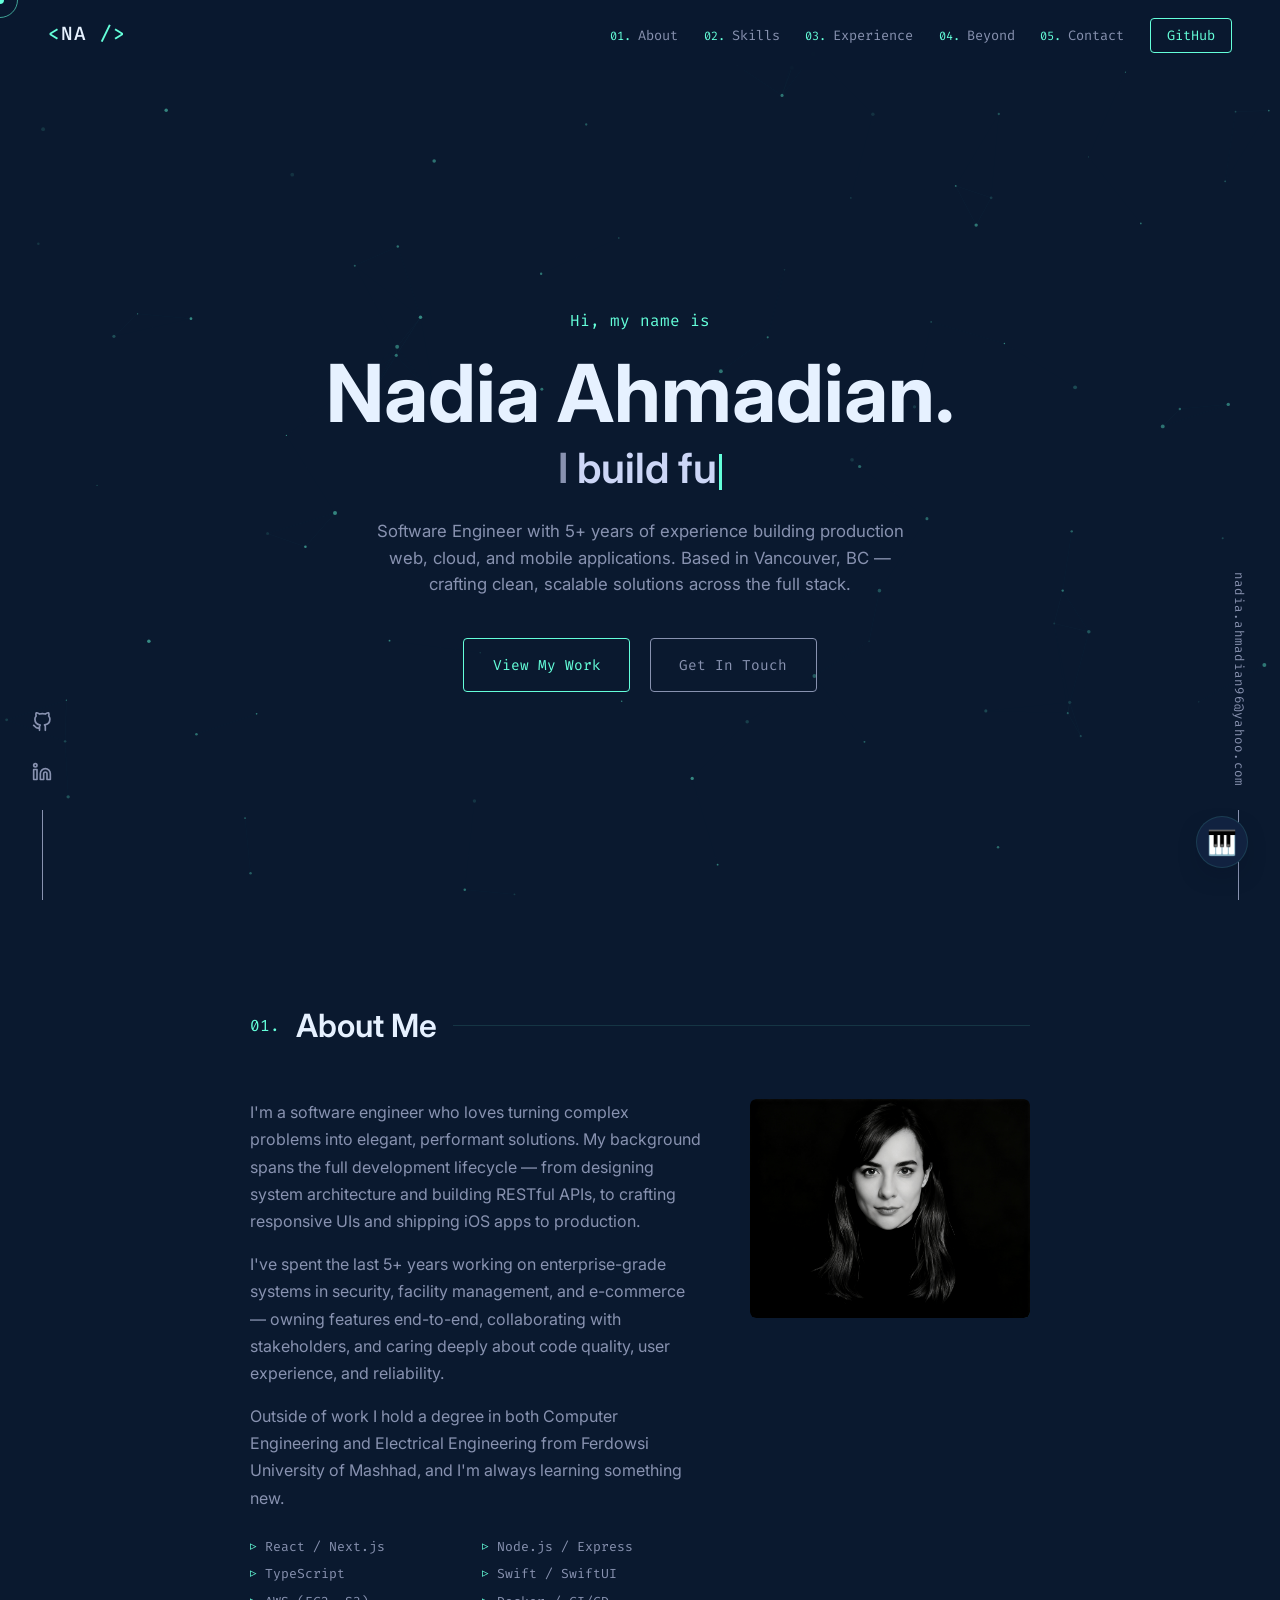
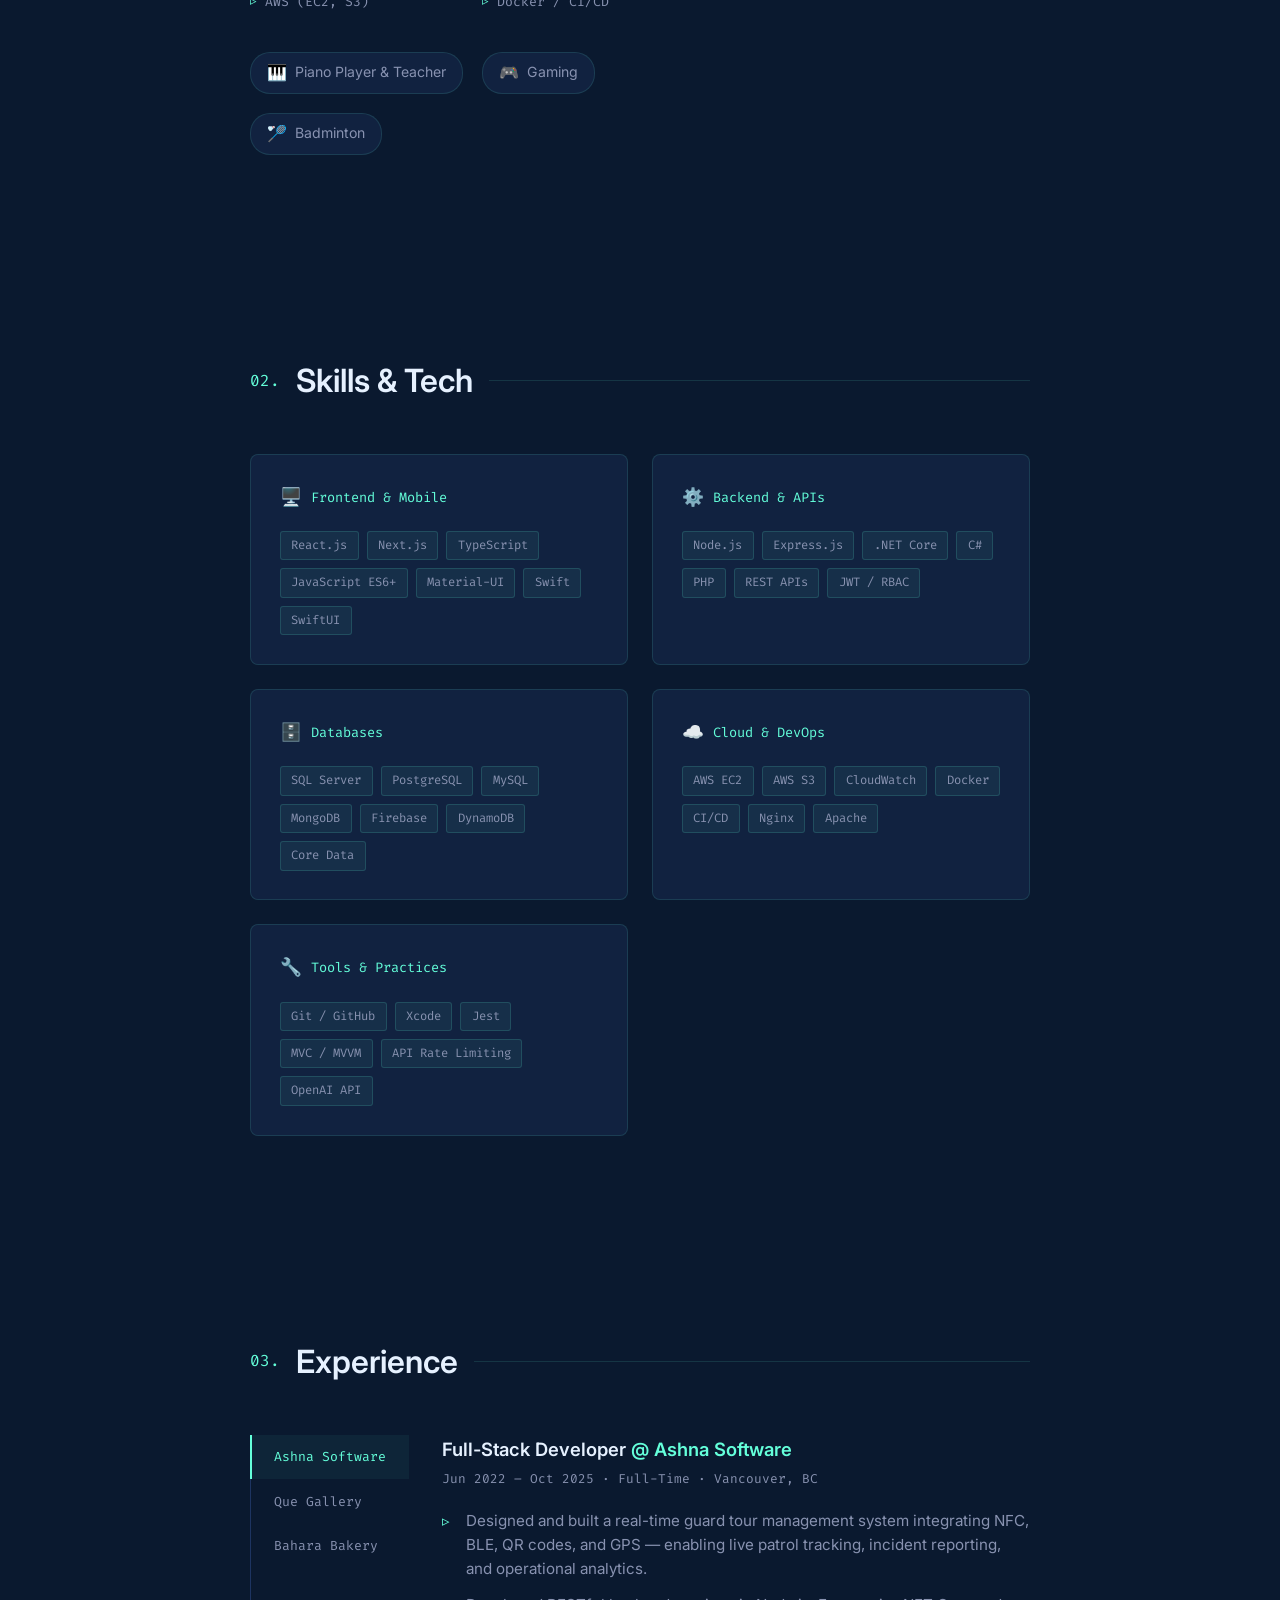
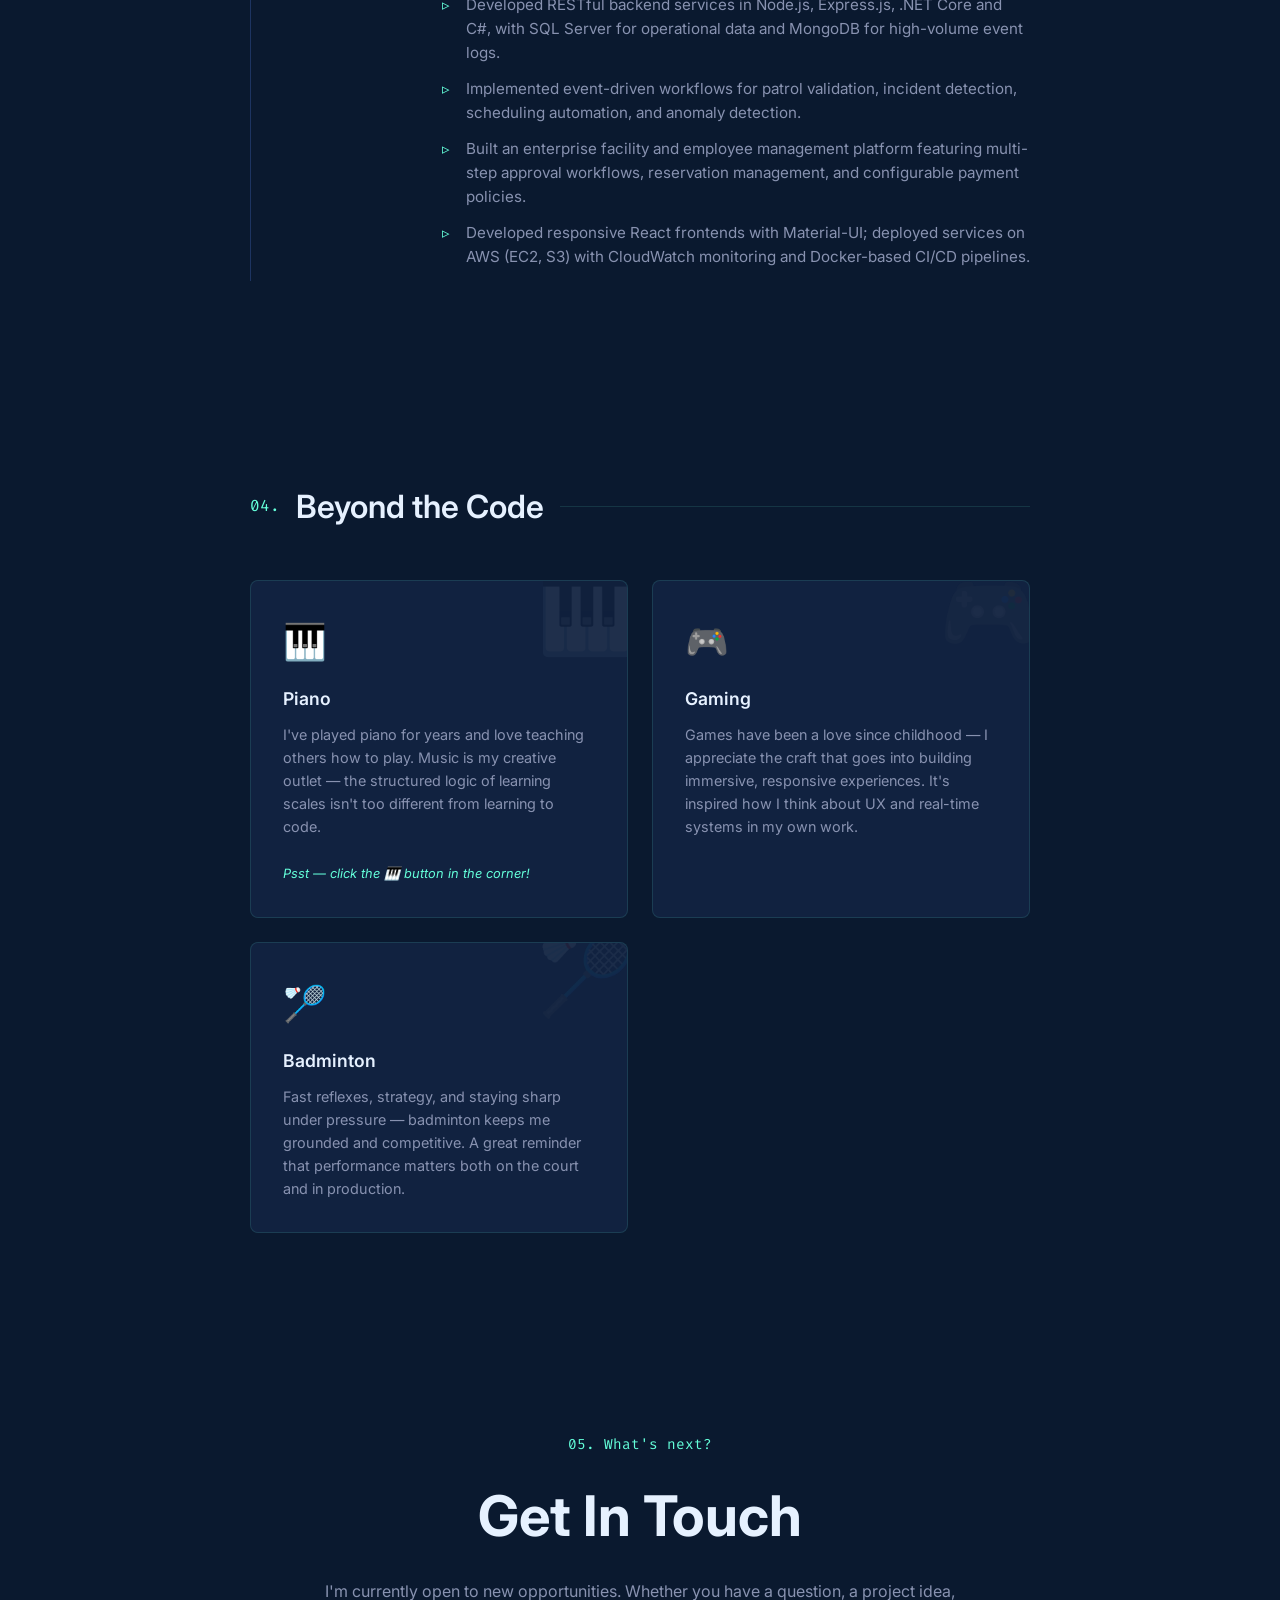
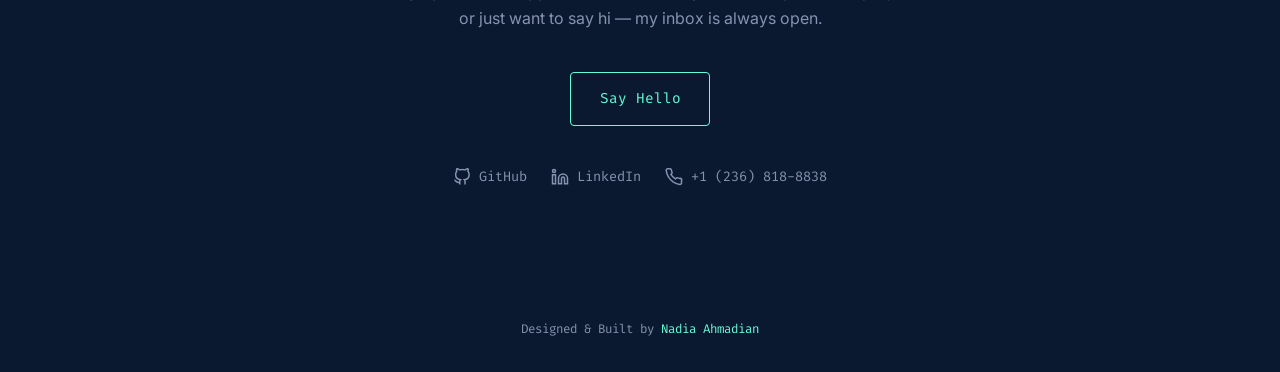
==== commit 060afed9: "Add files via upload" ====
--- a/index.html
+++ b/index.html
@@ -5,6 +5,7 @@
   <meta name="viewport" content="width=device-width, initial-scale=1.0" />
   <meta name="description" content="Nadia Ahmadian — Software Engineer specialising in Full-Stack & iOS development, based in Vancouver, BC." />
   <title>Nadia Ahmadian</title>
+  <link rel="icon" type="image/svg+xml" href="favicon.svg" />
   <link rel="preconnect" href="https://fonts.googleapis.com" />
   <link rel="preconnect" href="https://fonts.gstatic.com" crossorigin />
   <link href="https://fonts.googleapis.com/css2?family=Inter:wght@300;400;500;600;700&family=Fira+Code:wght@300;400;500&display=swap" rel="stylesheet" />
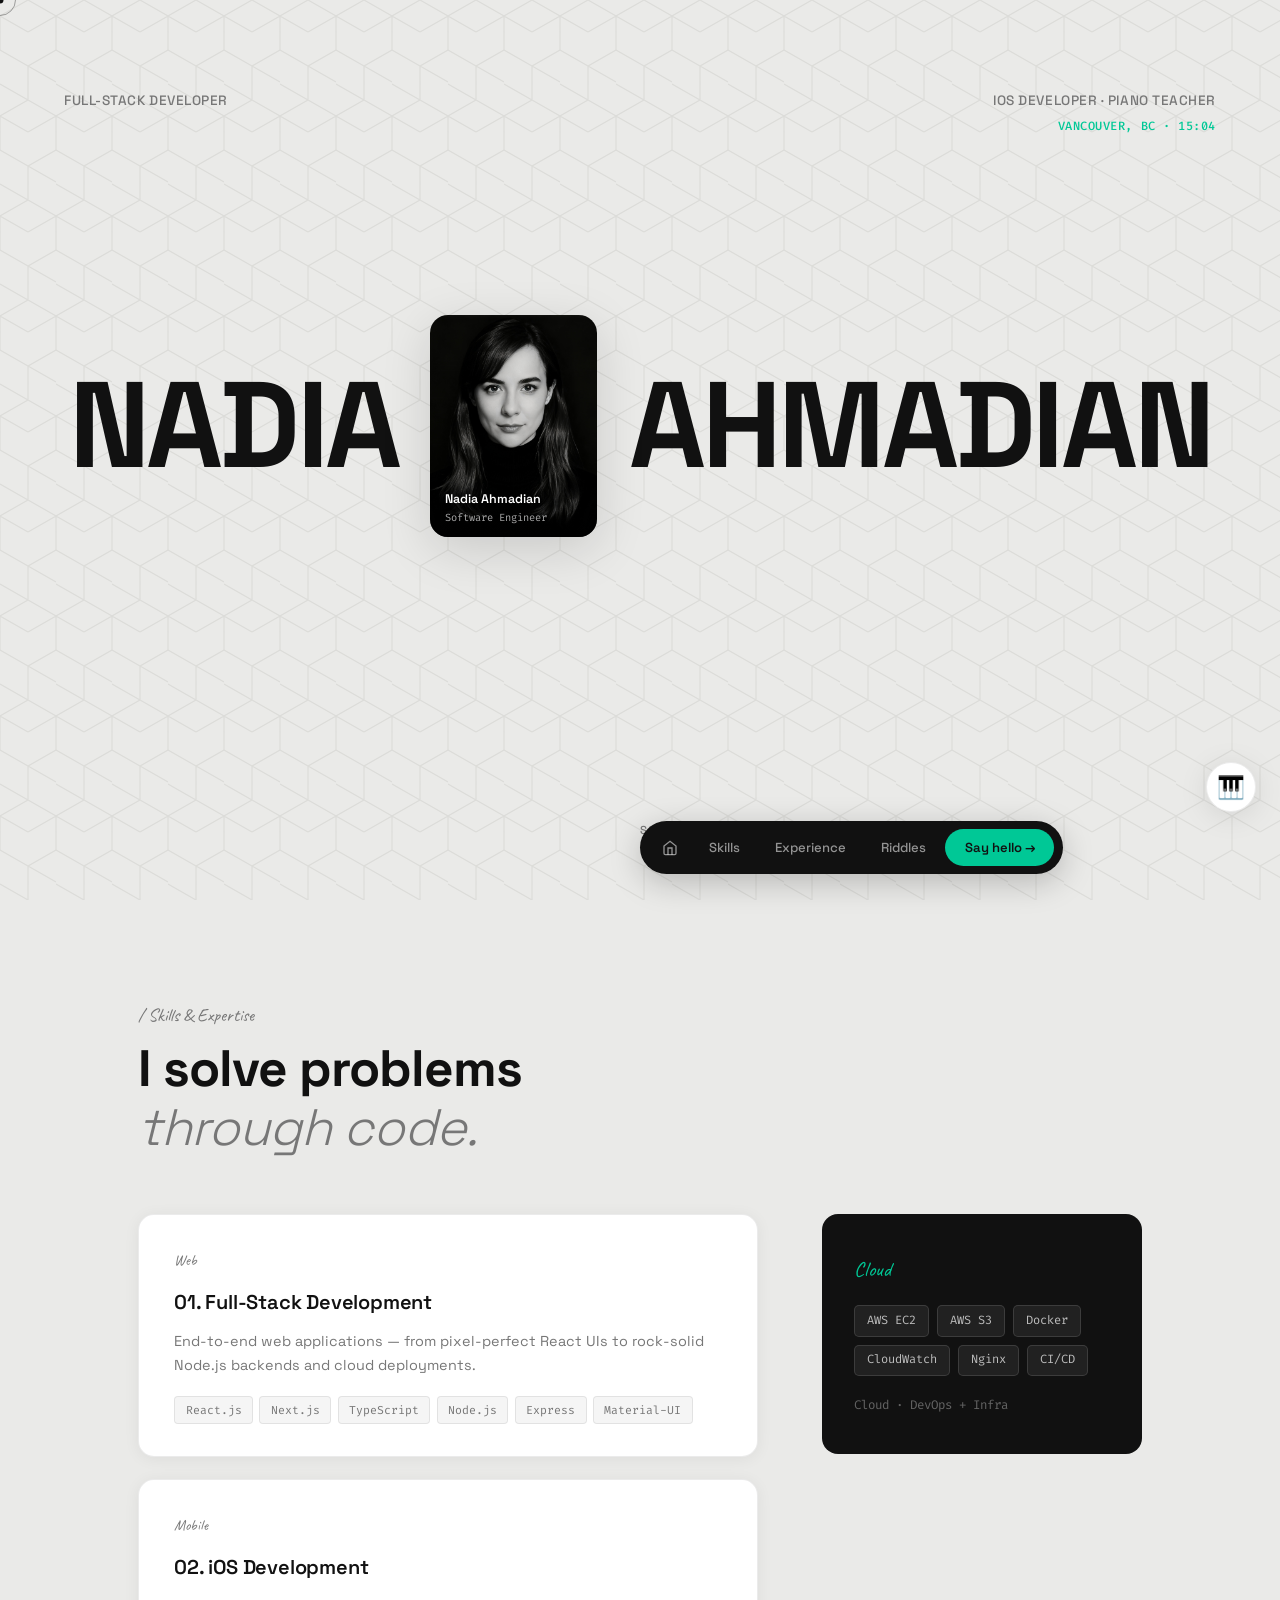
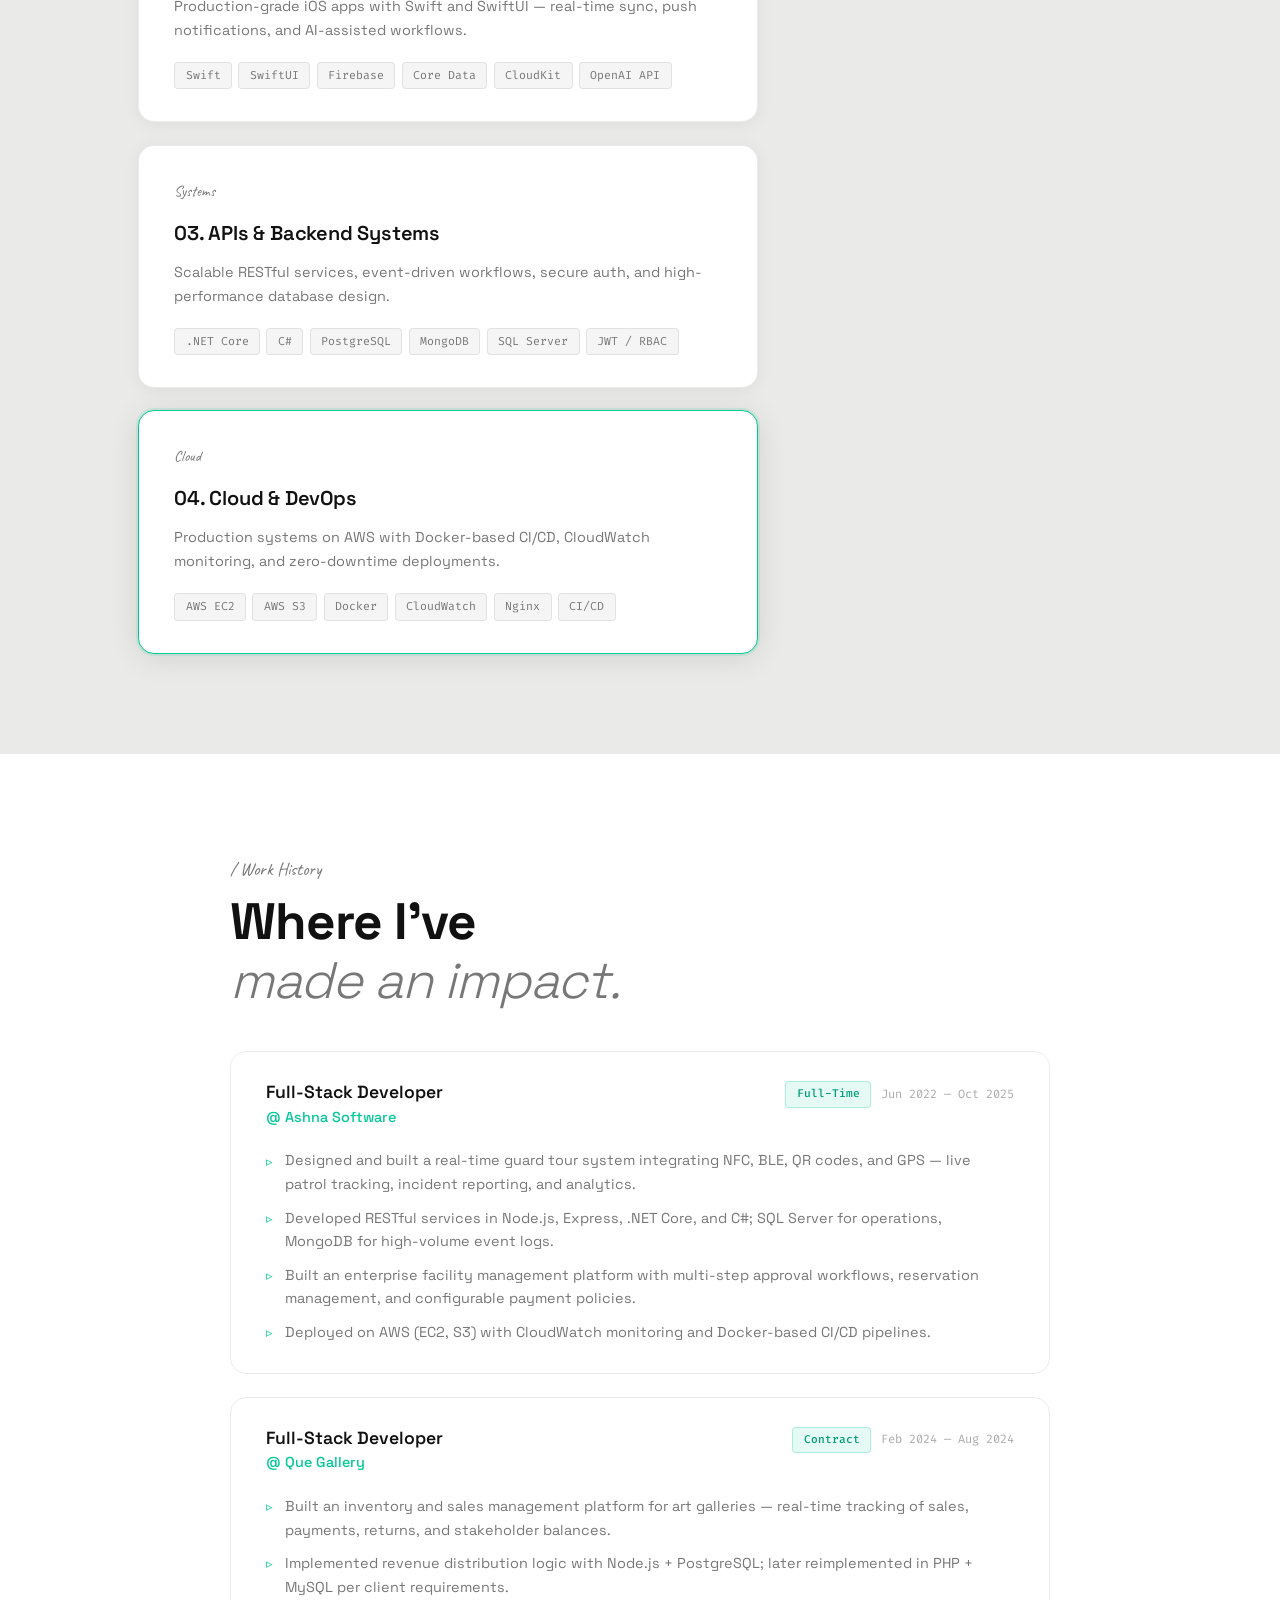
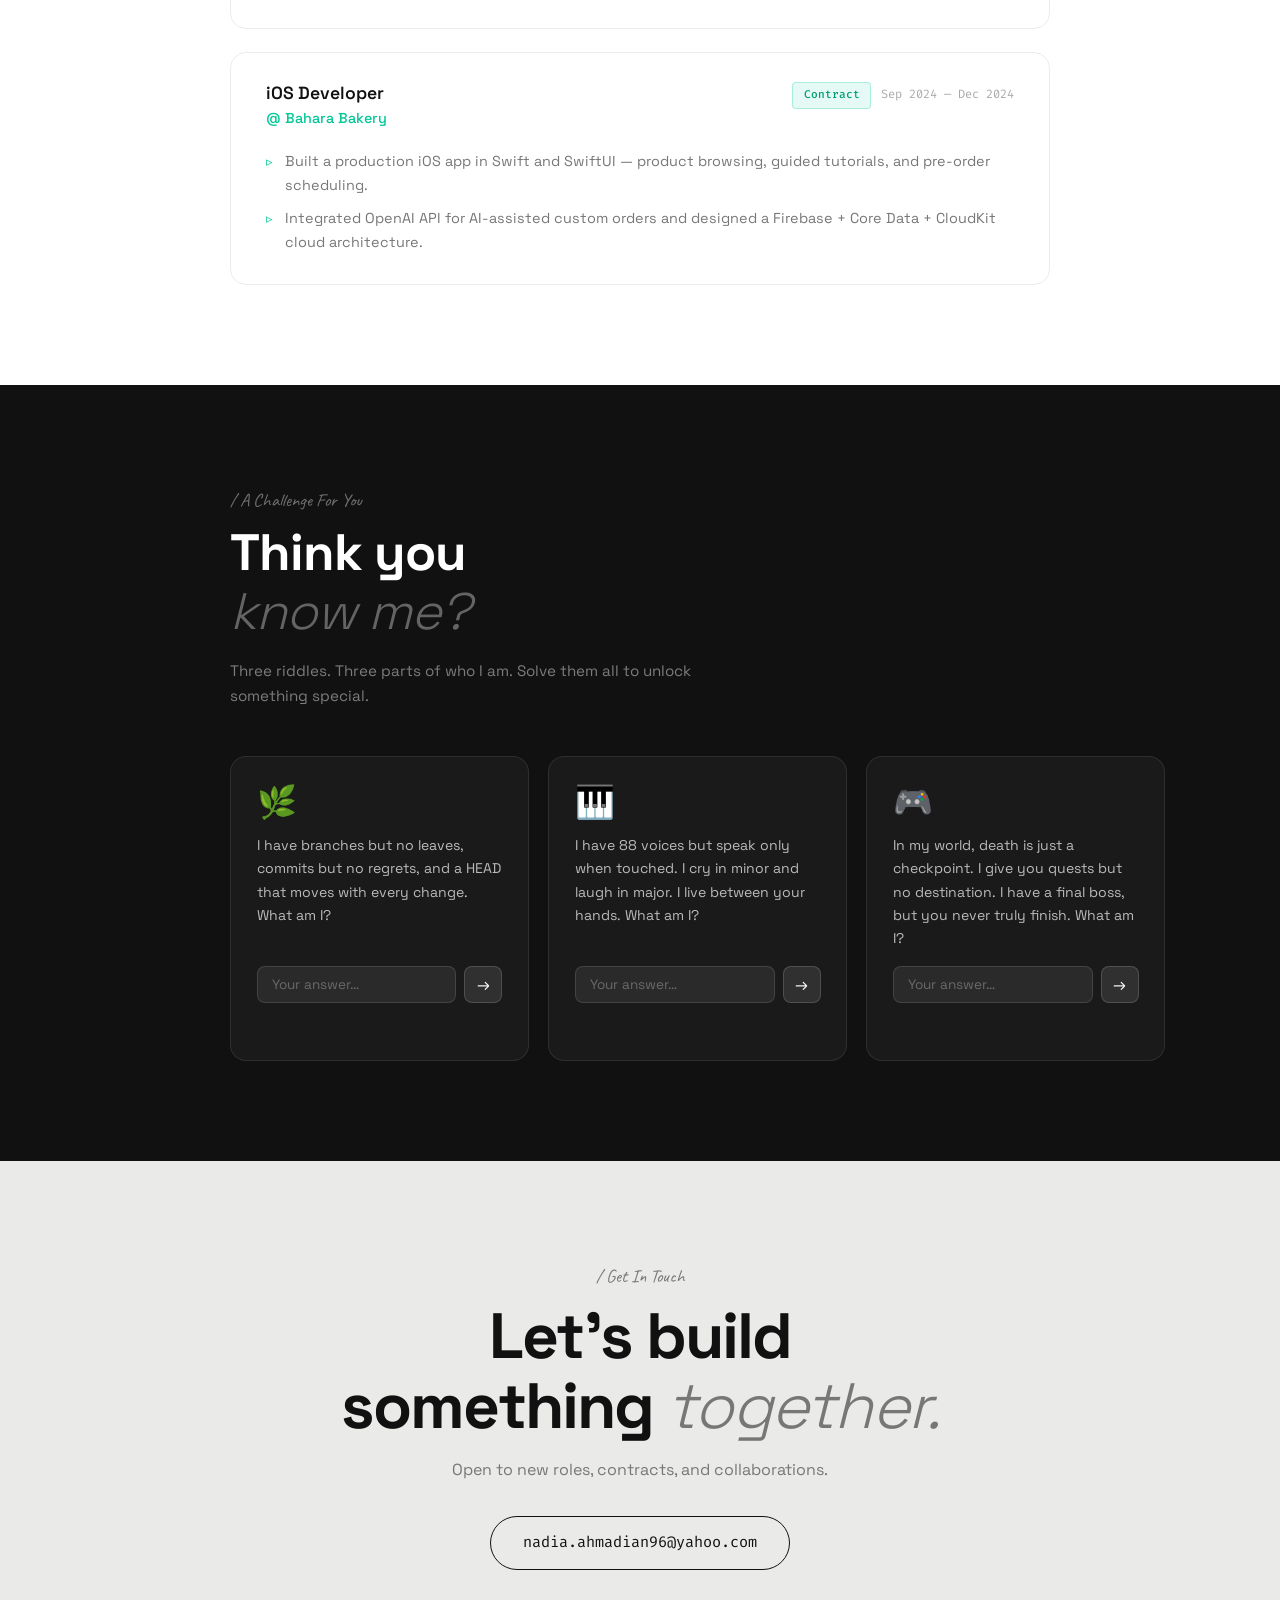
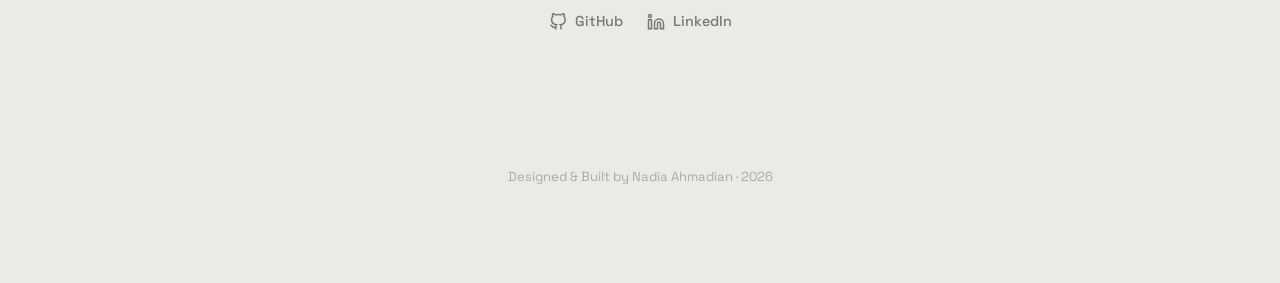
==== commit 8f24ecaa: "Add files via upload" ====
--- a/index.html
+++ b/index.html
@@ -3,1593 +3,315 @@
 <head>
   <meta charset="UTF-8" />
   <meta name="viewport" content="width=device-width, initial-scale=1.0" />
-  <meta name="description" content="Nadia Ahmadian — Software Engineer specialising in Full-Stack & iOS development, based in Vancouver, BC." />
+  <meta name="description" content="Nadia Ahmadian — Software Engineer. Full-Stack, iOS, Vancouver BC." />
   <title>Nadia Ahmadian</title>
   <link rel="icon" type="image/svg+xml" href="favicon.svg" />
   <link rel="preconnect" href="https://fonts.googleapis.com" />
   <link rel="preconnect" href="https://fonts.gstatic.com" crossorigin />
-  <link href="https://fonts.googleapis.com/css2?family=Inter:wght@300;400;500;600;700&family=Fira+Code:wght@300;400;500&display=swap" rel="stylesheet" />
-  <style>
-    /* ─────────────────────────────────────────────
-       DESIGN TOKENS
-    ───────────────────────────────────────────── */
-    :root {
-      --bg:        #0a192f;
-      --bg2:       #112240;
-      --bg3:       #1d3461;
-      --accent:    #64ffda;
-      --accent2:   #57cbff;
-      --white:     #e6f1ff;
-      --slate:     #ccd6f6;
-      --muted:     #8892b0;
-      --border:    rgba(100,255,218,.12);
-      --mono:      'Fira Code', monospace;
-      --sans:      'Inter', sans-serif;
-      --transition: .25s cubic-bezier(.645,.045,.355,1);
-      --shadow:    0 10px 30px -15px rgba(2,12,27,.7);
-    }
-
-    /* ─────────────────────────────────────────────
-       RESET & BASE
-    ───────────────────────────────────────────── */
-    *, *::before, *::after { box-sizing: border-box; margin: 0; padding: 0; }
-    html { scroll-behavior: smooth; }
-    body {
-      font-family: var(--sans);
-      background: var(--bg);
-      color: var(--slate);
-      line-height: 1.6;
-      overflow-x: hidden;
-    }
-    @media (hover: hover) and (pointer: fine) {
-      body { cursor: none; }
-      button { cursor: none; }
-    }
-    ::selection { background: rgba(100,255,218,.2); color: var(--accent); }
-
-    /* Custom scrollbar */
-    ::-webkit-scrollbar { width: 6px; }
-    ::-webkit-scrollbar-track { background: var(--bg); }
-    ::-webkit-scrollbar-thumb { background: var(--bg3); border-radius: 3px; }
-    ::-webkit-scrollbar-thumb:hover { background: var(--accent); }
-
-    a { text-decoration: none; color: inherit; }
-    button { border: none; background: none; font-family: var(--sans); }
-    img { display: block; max-width: 100%; }
-    ul { list-style: none; }
-
-    /* ─────────────────────────────────────────────
-       CUSTOM CURSOR
-    ───────────────────────────────────────────── */
-    #cursor-dot {
-      position: fixed; top: 0; left: 0; z-index: 9999;
-      width: 8px; height: 8px;
-      background: var(--accent);
-      border-radius: 50%;
-      pointer-events: none;
-      transform: translate(-50%, -50%);
-      transition: width .15s, height .15s, background .15s;
-    }
-    #cursor-ring {
-      position: fixed; top: 0; left: 0; z-index: 9998;
-      width: 36px; height: 36px;
-      border: 1.5px solid var(--accent);
-      border-radius: 50%;
-      pointer-events: none;
-      transform: translate(-50%, -50%);
-      transition: transform .08s linear, width .25s, height .25s, opacity .25s;
-      opacity: .6;
-    }
-    body.cursor-hover #cursor-dot { width: 14px; height: 14px; background: var(--accent2); }
-    body.cursor-hover #cursor-ring { width: 50px; height: 50px; opacity: .3; }
-
-    /* ─────────────────────────────────────────────
-       LOADING SCREEN
-    ───────────────────────────────────────────── */
-    #loader {
-      position: fixed; inset: 0; z-index: 10000;
-      background: var(--bg);
-      display: flex; align-items: center; justify-content: center;
-      transition: opacity .6s ease, visibility .6s ease;
-    }
-    #loader.hidden { opacity: 0; visibility: hidden; }
-    .loader-text {
-      font-family: var(--mono);
-      color: var(--accent);
-      font-size: clamp(1.2rem, 3vw, 2rem);
-      letter-spacing: .15em;
-    }
-    .loader-bar {
-      position: absolute; bottom: 0; left: 0;
-      height: 2px; background: var(--accent);
-      width: 0;
-      animation: loaderBar 1.4s ease forwards;
-    }
-    @keyframes loaderBar { to { width: 100%; } }
-
-    /* ─────────────────────────────────────────────
-       NAVIGATION
-    ───────────────────────────────────────────── */
-    nav {
-      position: fixed; top: 0; left: 0; right: 0; z-index: 1000;
-      display: flex; align-items: center; justify-content: space-between;
-      padding: 0 clamp(1.5rem, 5vw, 3rem);
-      height: 70px;
-      background: rgba(10,25,47,.85);
-      backdrop-filter: blur(12px);
-      border-bottom: 1px solid transparent;
-      transition: border-color var(--transition), background var(--transition);
-    }
-    nav.scrolled { border-bottom-color: var(--border); }
-    .nav-logo {
-      font-family: var(--mono);
-      color: var(--accent);
-      font-size: 1.2rem;
-      font-weight: 500;
-      letter-spacing: .05em;
-    }
-    .nav-logo span { color: var(--white); }
-    .nav-links {
-      display: flex; align-items: center; gap: clamp(1rem, 2vw, 2rem);
-    }
-    .nav-links a {
-      font-family: var(--mono);
-      font-size: .85rem;
-      color: var(--muted);
-      transition: color var(--transition);
-      counter-increment: nav-item;
-    }
-    .nav-links a::before {
-      content: "0" counter(nav-item) ". ";
-      color: var(--accent);
-      font-size: .75rem;
-    }
-    .nav-links { counter-reset: nav-item; }
-    .nav-links a:hover, .nav-links a.active { color: var(--accent); }
-    .nav-resume {
-      font-family: var(--mono);
-      font-size: .85rem;
-      color: var(--accent) !important;
-      border: 1px solid var(--accent);
-      padding: .5rem 1rem;
-      border-radius: 4px;
-      transition: background var(--transition), color var(--transition) !important;
-    }
-    .nav-resume::before { content: none !important; }
-    .nav-resume:hover { background: rgba(100,255,218,.1); }
-    .hamburger {
-      display: none;
-      flex-direction: column; gap: 5px; cursor: none;
-    }
-    .hamburger span {
-      width: 26px; height: 2px;
-      background: var(--accent);
-      border-radius: 2px;
-      transition: var(--transition);
-    }
-
-    /* ─────────────────────────────────────────────
-       LAYOUT HELPERS
-    ───────────────────────────────────────────── */
-    .section-inner {
-      max-width: 860px;
-      margin: 0 auto;
-      padding: 100px clamp(1.5rem, 5vw, 2.5rem);
-    }
-    .section-title {
-      display: flex; align-items: center; gap: 1rem;
-      margin-bottom: 3rem;
-      white-space: nowrap;
-    }
-    .section-title .num {
-      font-family: var(--mono);
-      color: var(--accent);
-      font-size: clamp(.9rem, 2vw, 1rem);
-    }
-    .section-title h2 {
-      font-size: clamp(1.5rem, 3vw, 2rem);
-      font-weight: 600;
-      color: var(--white);
-    }
-    .section-title::after {
-      content: '';
-      flex: 1; height: 1px;
-      background: var(--border);
-      min-width: 40px;
-    }
-
-    /* Scroll reveal */
-    .reveal {
-      opacity: 0;
-      transform: translateY(24px);
-      transition: opacity .6s ease, transform .6s ease;
-    }
-    .reveal.visible {
-      opacity: 1;
-      transform: translateY(0);
-    }
-    .reveal-delay-1 { transition-delay: .1s; }
-    .reveal-delay-2 { transition-delay: .2s; }
-    .reveal-delay-3 { transition-delay: .3s; }
-    .reveal-delay-4 { transition-delay: .4s; }
-    .reveal-delay-5 { transition-delay: .5s; }
-
-    /* ─────────────────────────────────────────────
-       HERO
-    ───────────────────────────────────────────── */
-    #hero {
-      position: relative;
-      min-height: 100vh;
-      display: flex; align-items: center; justify-content: center;
-      overflow: hidden;
-    }
-    #particles-canvas {
-      position: absolute; inset: 0;
-      width: 100%; height: 100%;
-      pointer-events: none;
-      z-index: 0;
-    }
-    .hero-content {
-      position: relative; z-index: 1;
-      width: 100%;
-      max-width: 860px;
-      margin: 0 auto;
-      padding: 100px clamp(1.5rem, 5vw, 3rem) 0;
-      text-align: center;
-    }
-    .hero-greeting {
-      font-family: var(--mono);
-      color: var(--accent);
-      font-size: clamp(.85rem, 2vw, 1rem);
-      margin-bottom: 1rem;
-      opacity: 0;
-      animation: fadeUp .6s .8s ease forwards;
-    }
-    .hero-name {
-      font-size: clamp(2.8rem, 7vw, 5rem);
-      font-weight: 700;
-      color: var(--white);
-      line-height: 1.1;
-      opacity: 0;
-      animation: fadeUp .6s 1s ease forwards;
-    }
-    .hero-sub {
-      font-size: clamp(1.4rem, 4vw, 2.6rem);
-      font-weight: 600;
-      color: var(--muted);
-      line-height: 1.2;
-      margin-top: .4rem;
-      opacity: 0;
-      animation: fadeUp .6s 1.2s ease forwards;
-      min-height: 1.2em;
-    }
-    .hero-sub #typed-text {
-      color: var(--slate);
-    }
-    .cursor-blink {
-      display: inline-block;
-      width: 3px; height: .85em;
-      background: var(--accent);
-      margin-left: 2px;
-      vertical-align: middle;
-      animation: blink .9s step-end infinite;
-    }
-    @keyframes blink { 0%,100%{opacity:1} 50%{opacity:0} }
-    .hero-desc {
-      max-width: 540px;
-      margin: 1.5rem auto 0;
-      color: var(--muted);
-      font-size: clamp(.9rem, 1.5vw, 1.05rem);
-      opacity: 0;
-      animation: fadeUp .6s 1.4s ease forwards;
-    }
-    .hero-cta {
-      display: flex; gap: 1.2rem; flex-wrap: wrap;
-      justify-content: center;
-      margin-top: 2.5rem;
-      opacity: 0;
-      animation: fadeUp .6s 1.6s ease forwards;
-    }
-    .btn {
-      display: inline-block;
-      font-family: var(--mono);
-      font-size: .9rem;
-      padding: .9rem 1.8rem;
-      border-radius: 4px;
-      transition: var(--transition);
-    }
-    .btn-outline {
-      border: 1px solid var(--accent);
-      color: var(--accent);
-    }
-    .btn-outline:hover { background: rgba(100,255,218,.1); transform: translateY(-2px); }
-    .btn-ghost {
-      color: var(--muted);
-      border: 1px solid var(--muted);
-    }
-    .btn-ghost:hover { color: var(--accent); border-color: var(--accent); transform: translateY(-2px); }
-    .hero-social {
-      position: fixed;
-      left: clamp(1rem, 2.5vw, 2rem);
-      bottom: 0;
-      display: flex; flex-direction: column; align-items: center; gap: 1.2rem;
-      z-index: 10;
-      opacity: 0;
-      animation: fadeUp .6s 2s ease forwards;
-    }
-    .hero-social::after {
-      content: '';
-      width: 1px; height: 90px;
-      background: var(--muted);
-    }
-    .hero-social a {
-      color: var(--muted);
-      font-size: 1.2rem;
-      transition: color var(--transition), transform var(--transition);
-    }
-    .hero-social a:hover { color: var(--accent); transform: translateY(-3px); }
-    .hero-email {
-      position: fixed;
-      right: clamp(1rem, 2.5vw, 2rem);
-      bottom: 0;
-      display: flex; flex-direction: column; align-items: center; gap: 1.5rem;
-      z-index: 10;
-      opacity: 0;
-      animation: fadeUp .6s 2s ease forwards;
-    }
-    .hero-email::after {
-      content: '';
-      width: 1px; height: 90px;
-      background: var(--muted);
-    }
-    .hero-email a {
-      font-family: var(--mono);
-      font-size: .78rem;
-      color: var(--muted);
-      writing-mode: vertical-rl;
-      letter-spacing: .1em;
-      transition: color var(--transition), transform var(--transition);
-    }
-    .hero-email a:hover { color: var(--accent); transform: translateY(-3px); }
-    @keyframes fadeUp {
-      from { opacity: 0; transform: translateY(20px); }
-      to   { opacity: 1; transform: translateY(0); }
-    }
-
-    /* ─────────────────────────────────────────────
-       ABOUT
-    ───────────────────────────────────────────── */
-    #about .about-grid {
-      display: grid;
-      grid-template-columns: 1fr 280px;
-      gap: 3rem;
-      align-items: start;
-    }
-    .about-text p {
-      color: var(--muted);
-      font-size: 1rem;
-      margin-bottom: 1rem;
-      line-height: 1.7;
-    }
-    .about-text p a {
-      color: var(--accent);
-      transition: opacity var(--transition);
-    }
-    .about-text p a:hover { opacity: .7; }
-    .about-tech {
-      display: grid; grid-template-columns: repeat(2, 1fr);
-      gap: .4rem .8rem;
-      margin-top: 1.5rem;
-    }
-    .about-tech li {
-      font-family: var(--mono);
-      font-size: .82rem;
-      color: var(--muted);
-      display: flex; align-items: center; gap: .5rem;
-    }
-    .about-tech li::before {
-      content: '▹';
-      color: var(--accent);
-      font-size: .8rem;
-    }
-    .about-photo-wrap {
-      position: relative;
-    }
-    .photo-container {
-      position: relative;
-      width: 100%;
-      max-width: 300px;
-      border-radius: 6px;
-      overflow: hidden;
-    }
-    .photo-container::after {
-      content: '';
-      position: absolute; inset: 0;
-      background: rgba(100,255,218,.12);
-      border: 2px solid var(--accent);
-      border-radius: 6px;
-      transform: translate(10px, 10px);
-      z-index: -1;
-      transition: transform var(--transition);
-    }
-    .photo-container:hover::after {
-      transform: translate(6px, 6px);
-    }
-    .photo-container img {
-      width: 100%;
-      filter: grayscale(30%) contrast(1.05);
-      border-radius: 6px;
-      transition: filter var(--transition);
-      display: block;
-    }
-    .photo-container:hover img { filter: none; }
-    .photo-placeholder {
-      width: 100%;
-      aspect-ratio: 3/4;
-      background: var(--bg2);
-      border-radius: 6px;
-      display: flex; align-items: center; justify-content: center;
-      flex-direction: column; gap: .5rem;
-      color: var(--muted);
-      font-family: var(--mono);
-      font-size: .85rem;
-    }
-    .photo-initials {
-      font-size: 3.5rem;
-      font-weight: 700;
-      color: var(--accent);
-      opacity: .5;
-    }
-    .hobbies-row {
-      display: flex; gap: 1.2rem; flex-wrap: wrap;
-      margin-top: 2.5rem;
-    }
-    .hobby-pill {
-      display: flex; align-items: center; gap: .5rem;
-      padding: .45rem 1rem;
-      background: var(--bg2);
-      border: 1px solid var(--border);
-      border-radius: 20px;
-      font-size: .88rem;
-      color: var(--muted);
-      transition: border-color var(--transition), color var(--transition), transform var(--transition);
-    }
-    .hobby-pill:hover {
-      border-color: var(--accent);
-      color: var(--accent);
-      transform: translateY(-2px);
-    }
-    .hobby-pill .emoji { font-size: 1rem; }
-
-    /* ─────────────────────────────────────────────
-       SKILLS
-    ───────────────────────────────────────────── */
-    .skills-grid {
-      display: grid;
-      grid-template-columns: repeat(auto-fit, minmax(280px, 1fr));
-      gap: 1.5rem;
-    }
-    .skill-card {
-      background: var(--bg2);
-      border: 1px solid var(--border);
-      border-radius: 8px;
-      padding: 1.8rem;
-      transition: border-color var(--transition), transform var(--transition), box-shadow var(--transition);
-    }
-    .skill-card:hover {
-      border-color: rgba(100,255,218,.3);
-      transform: translateY(-4px);
-      box-shadow: var(--shadow);
-    }
-    .skill-card-title {
-      font-family: var(--mono);
-      color: var(--accent);
-      font-size: .85rem;
-      margin-bottom: 1.2rem;
-      display: flex; align-items: center; gap: .6rem;
-    }
-    .skill-card-title .icon { font-size: 1.1rem; }
-    .skill-tags {
-      display: flex; flex-wrap: wrap; gap: .5rem;
-    }
-    .skill-tag {
-      font-family: var(--mono);
-      font-size: .76rem;
-      color: var(--muted);
-      background: rgba(100,255,218,.06);
-      border: 1px solid rgba(100,255,218,.15);
-      padding: .25rem .65rem;
-      border-radius: 3px;
-      transition: background var(--transition), color var(--transition);
-    }
-    .skill-tag:hover { background: rgba(100,255,218,.12); color: var(--accent); }
-
-    /* ─────────────────────────────────────────────
-       EXPERIENCE
-    ───────────────────────────────────────────── */
-    .exp-tabs {
-      display: flex;
-    }
-    .exp-tab-list {
-      display: flex; flex-direction: column;
-      min-width: 160px;
-      border-left: 1px solid var(--bg3);
-      margin-right: 2rem;
-    }
-    .exp-tab {
-      font-family: var(--mono);
-      font-size: .82rem;
-      color: var(--muted);
-      padding: .85rem 1.4rem;
-      text-align: left;
-      border-left: 2px solid transparent;
-      margin-left: -1px;
-      transition: color var(--transition), border-color var(--transition), background var(--transition);
-      white-space: nowrap;
-    }
-    .exp-tab:hover { color: var(--accent); background: rgba(100,255,218,.05); }
-    .exp-tab.active { color: var(--accent); border-left-color: var(--accent); background: rgba(100,255,218,.05); }
-    .exp-panels { flex: 1; }
-    .exp-panel { display: none; }
-    .exp-panel.active { display: block; }
-    .exp-role {
-      font-size: 1.15rem;
-      font-weight: 600;
-      color: var(--white);
-      margin-bottom: .3rem;
-    }
-    .exp-role span { color: var(--accent); }
-    .exp-meta {
-      font-family: var(--mono);
-      font-size: .8rem;
-      color: var(--muted);
-      margin-bottom: 1.2rem;
-    }
-    .exp-bullets li {
-      position: relative;
-      padding-left: 1.5rem;
-      color: var(--muted);
-      font-size: .95rem;
-      margin-bottom: .7rem;
-      line-height: 1.6;
-    }
-    .exp-bullets li::before {
-      content: '▹';
-      position: absolute; left: 0;
-      color: var(--accent);
-    }
-
-    /* ─────────────────────────────────────────────
-       BEYOND THE CODE (hobbies full section)
-    ───────────────────────────────────────────── */
-    .beyond-grid {
-      display: grid;
-      grid-template-columns: repeat(auto-fit, minmax(260px, 1fr));
-      gap: 1.5rem;
-    }
-    .beyond-card {
-      background: var(--bg2);
-      border: 1px solid var(--border);
-      border-radius: 8px;
-      padding: 2rem;
-      position: relative;
-      overflow: hidden;
-      transition: border-color var(--transition), transform var(--transition);
-    }
-    .beyond-card:hover { border-color: rgba(100,255,218,.3); transform: translateY(-4px); }
-    .beyond-card::before {
-      content: attr(data-emoji);
-      position: absolute;
-      top: -10px; right: -10px;
-      font-size: 5rem;
-      opacity: .06;
-      line-height: 1;
-      pointer-events: none;
-    }
-    .beyond-emoji { font-size: 2.2rem; margin-bottom: 1rem; }
-    .beyond-title {
-      font-size: 1.1rem;
-      font-weight: 600;
-      color: var(--white);
-      margin-bottom: .6rem;
-    }
-    .beyond-desc { color: var(--muted); font-size: .9rem; line-height: 1.6; }
-
-    /* ─────────────────────────────────────────────
-       CONTACT
-    ───────────────────────────────────────────── */
-    #contact .contact-inner {
-      text-align: center;
-      max-width: 640px;
-      margin: 0 auto;
-    }
-    .contact-overline {
-      font-family: var(--mono);
-      color: var(--accent);
-      font-size: .9rem;
-      margin-bottom: 1rem;
-    }
-    .contact-title {
-      font-size: clamp(2rem, 5vw, 3.5rem);
-      font-weight: 700;
-      color: var(--white);
-      margin-bottom: 1rem;
-    }
-    .contact-desc {
-      color: var(--muted);
-      font-size: 1rem;
-      margin-bottom: 2.5rem;
-      line-height: 1.7;
-    }
-    .contact-links {
-      display: flex; justify-content: center; gap: 1.5rem; flex-wrap: wrap;
-      margin-top: 2.5rem;
-    }
-    .contact-link {
-      display: flex; align-items: center; gap: .5rem;
-      font-family: var(--mono);
-      font-size: .85rem;
-      color: var(--muted);
-      transition: color var(--transition);
-    }
-    .contact-link:hover { color: var(--accent); }
-    footer {
-      text-align: center;
-      padding: 2rem;
-      font-family: var(--mono);
-      font-size: .78rem;
-      color: var(--muted);
-    }
-    footer a { color: var(--accent); }
-    footer a:hover { text-decoration: underline; }
-
-    /* ─────────────────────────────────────────────
-       PIANO BUTTON & MODAL
-    ───────────────────────────────────────────── */
-    #piano-btn {
-      position: fixed;
-      bottom: 2rem; right: 2rem;
-      z-index: 500;
-      width: 52px; height: 52px;
-      border-radius: 50%;
-      background: var(--bg2);
-      border: 1.5px solid var(--border);
-      font-size: 1.5rem;
-      display: flex; align-items: center; justify-content: center;
-      transition: border-color var(--transition), transform var(--transition), box-shadow var(--transition);
-      box-shadow: var(--shadow);
-      animation: pulse 3s 4s ease infinite;
-    }
-    #piano-btn:hover {
-      border-color: var(--accent);
-      transform: scale(1.1);
-      box-shadow: 0 0 20px rgba(100,255,218,.2);
-      animation: none;
-    }
-    @keyframes pulse {
-      0%,100% { box-shadow: 0 0 0 0 rgba(100,255,218,0); border-color: var(--border); }
-      50% { box-shadow: 0 0 0 8px rgba(100,255,218,.1); border-color: rgba(100,255,218,.4); }
-    }
-    #piano-modal {
-      position: fixed; inset: 0; z-index: 2000;
-      background: rgba(2,8,20,.85);
-      backdrop-filter: blur(12px);
-      display: flex; align-items: center; justify-content: center;
-      opacity: 0; visibility: hidden;
-      transition: opacity .3s ease, visibility .3s ease;
-    }
-    #piano-modal.open { opacity: 1; visibility: visible; }
-    .piano-box {
-      background: var(--bg2);
-      border: 1px solid rgba(100,255,218,.2);
-      border-radius: 12px;
-      padding: 2rem 2.5rem 2.5rem;
-      max-width: 700px;
-      width: 95vw;
-      transform: translateY(20px);
-      transition: transform .3s ease;
-    }
-    #piano-modal.open .piano-box { transform: translateY(0); }
-    .piano-header {
-      display: flex; align-items: center; justify-content: space-between;
-      margin-bottom: 1.5rem;
-    }
-    .piano-title {
-      font-family: var(--mono);
-      color: var(--accent);
-      font-size: 1rem;
-    }
-    .piano-subtitle {
-      font-family: var(--mono);
-      font-size: .72rem;
-      color: var(--muted);
-      margin-top: .2rem;
-    }
-    .piano-close {
-      color: var(--muted);
-      font-size: 1.4rem;
-      line-height: 1;
-      transition: color var(--transition);
-    }
-    .piano-close:hover { color: var(--accent); }
-    .piano-keys {
-      position: relative;
-      height: 140px;
-      display: flex;
-      user-select: none;
-    }
-    .key-white {
-      position: relative;
-      flex: 1;
-      background: #f0ede6;
-      border: 1px solid #aaa;
-      border-radius: 0 0 5px 5px;
-      display: flex; align-items: flex-end; justify-content: center;
-      padding-bottom: .5rem;
-      font-size: .55rem;
-      font-family: var(--mono);
-      color: #666;
-      transition: background .05s;
-      cursor: none;
-    }
-    .key-white:hover, .key-white.pressed { background: #d4f5ee; }
-    .key-white.pressed { background: rgba(100,255,218,.6); }
-    .key-black {
-      position: absolute;
-      width: 62%;
-      height: 62%;
-      background: #1a1a2e;
-      border: 1px solid #333;
-      border-radius: 0 0 4px 4px;
-      top: 0;
-      z-index: 2;
-      display: flex; align-items: flex-end; justify-content: center;
-      padding-bottom: .35rem;
-      font-size: .52rem;
-      font-family: var(--mono);
-      color: #888;
-      transition: background .05s;
-      cursor: none;
-    }
-    .key-black:hover, .key-black.pressed { background: #16213e; }
-    .key-black.pressed { background: rgba(100,255,218,.3); }
-    .piano-hint {
-      margin-top: 1.2rem;
-      font-family: var(--mono);
-      font-size: .72rem;
-      color: var(--muted);
-      text-align: center;
-    }
-    .piano-hint span { color: var(--accent); }
-
-    /* Hamburger → X animation */
-    .hamburger.open span:nth-child(1) { transform: translateY(7px) rotate(45deg); }
-    .hamburger.open span:nth-child(2) { opacity: 0; transform: scaleX(0); }
-    .hamburger.open span:nth-child(3) { transform: translateY(-7px) rotate(-45deg); }
-
-    /* ─────────────────────────────────────────────
-       MOBILE NAV
-    ───────────────────────────────────────────── */
-    .mobile-nav {
-      position: fixed; inset: 0; z-index: 999;
-      background: rgba(10,25,47,.97);
-      backdrop-filter: blur(16px);
-      display: flex; align-items: center; justify-content: center;
-      flex-direction: column; gap: 0;
-      counter-reset: mob-item;
-      transform: translateX(100%);
-      transition: transform .4s cubic-bezier(.645,.045,.355,1);
-    }
-    .mobile-nav.open { transform: translateX(0); }
-    .mobile-nav a {
-      font-family: var(--mono);
-      font-size: clamp(1.1rem, 5vw, 1.4rem);
-      color: var(--muted);
-      transition: color var(--transition);
-      counter-increment: mob-item;
-      padding: 1.1rem 2rem;
-      width: 100%;
-      text-align: center;
-      border-bottom: 1px solid rgba(100,255,218,.05);
-    }
-    .mobile-nav a:first-child { border-top: 1px solid rgba(100,255,218,.05); }
-    .mobile-nav a::before {
-      content: "0" counter(mob-item) ". ";
-      color: var(--accent);
-      font-size: .75rem;
-    }
-    .mobile-nav a:active { color: var(--accent); background: rgba(100,255,218,.05); }
-
-    /* ─────────────────────────────────────────────
-       RESPONSIVE – touch devices: restore cursor
-    ───────────────────────────────────────────── */
-    @media (hover: none) {
-      body { cursor: auto; }
-      button { cursor: pointer; }
-      a { cursor: pointer; }
-      #cursor-dot, #cursor-ring { display: none; }
-    }
-
-    /* ─────────────────────────────────────────────
-       RESPONSIVE – tablets & below (≤ 900px)
-    ───────────────────────────────────────────── */
-    @media (max-width: 900px) {
-      .hero-content { padding-left: clamp(1.5rem, 6vw, 4rem); padding-right: clamp(1.5rem, 6vw, 4rem); }
-      .section-inner { padding-left: clamp(1.2rem, 5vw, 2.5rem); padding-right: clamp(1.2rem, 5vw, 2.5rem); }
-      .hero-social, .hero-email { display: none; }
-      .skills-grid { grid-template-columns: 1fr 1fr; }
-      .beyond-grid { grid-template-columns: 1fr 1fr; }
-    }
-
-    /* ─────────────────────────────────────────────
-       RESPONSIVE – mobile (≤ 768px)
-    ───────────────────────────────────────────── */
-    @media (max-width: 768px) {
-      /* Nav */
-      .nav-links { display: none; }
-      .hamburger { display: flex; }
-
-      /* Reduce section vertical padding */
-      .section-inner { padding-top: 70px; padding-bottom: 70px; }
-
-      /* Hero */
-      #hero { min-height: 100svh; align-items: flex-end; padding-bottom: 3rem; }
-      .hero-content {
-        padding: 100px 1.5rem 0;
-        max-width: 100%;
-      }
-      .hero-name { font-size: clamp(2.2rem, 11vw, 3.5rem); }
-      .hero-sub  { font-size: clamp(1.3rem, 7vw, 2.2rem); }
-      .hero-desc { font-size: .93rem; }
-      .hero-cta  { flex-direction: column; gap: .9rem; }
-      .hero-cta .btn { text-align: center; }
-
-      /* About */
-      #about .about-grid {
-        grid-template-columns: 1fr;
-        gap: 2.5rem;
-      }
-      .about-photo-wrap { order: -1; }
-      .photo-container { max-width: 220px; margin: 0 auto; }
-      .about-tech { grid-template-columns: repeat(2, 1fr); }
-      .hobbies-row { gap: .7rem; }
-
-      /* Skills */
-      .skills-grid { grid-template-columns: 1fr; }
-      .skill-card { padding: 1.4rem; }
-
-      /* Experience tabs – horizontal scrollable list */
-      .exp-tabs { flex-direction: column; }
-      .exp-tab-list {
-        flex-direction: row;
-        overflow-x: auto;
-        -webkit-overflow-scrolling: touch;
-        border-left: none;
-        border-bottom: 1px solid var(--bg3);
-        margin-right: 0;
-        margin-bottom: 1.5rem;
-        padding-bottom: 0;
-        gap: 0;
-        scrollbar-width: none;
-      }
-      .exp-tab-list::-webkit-scrollbar { display: none; }
-      .exp-tab {
-        border-left: none;
-        border-bottom: 2px solid transparent;
-        margin-left: 0;
-        margin-bottom: -1px;
-        white-space: nowrap;
-        padding: .75rem 1.1rem;
-        font-size: .78rem;
-      }
-      .exp-tab.active {
-        border-bottom-color: var(--accent);
-        border-left: none;
-        background: none;
-      }
-      .exp-role { font-size: 1rem; }
-      .exp-bullets li { font-size: .88rem; }
-
-      /* Beyond */
-      .beyond-grid { grid-template-columns: 1fr; }
-      .beyond-card { padding: 1.5rem; }
-
-      /* Contact */
-      .contact-title { font-size: clamp(1.8rem, 8vw, 2.5rem); }
-      .contact-links { flex-direction: column; align-items: center; gap: 1rem; }
-
-      /* Section title line */
-      .section-title::after { display: none; }
-
-      /* Piano btn – move up slightly so it doesn't clash with mobile browser chrome */
-      #piano-btn { bottom: 1.2rem; right: 1.2rem; width: 46px; height: 46px; font-size: 1.3rem; }
-
-      /* Piano modal */
-      .piano-box { padding: 1.4rem 1rem 1.6rem; }
-      .piano-keys { height: 110px; }
-      .key-white { font-size: .48rem; }
-      .key-black { font-size: .44rem; }
-      .piano-hint { font-size: .65rem; }
-    }
-
-    /* ─────────────────────────────────────────────
-       RESPONSIVE – small phones (≤ 480px)
-    ───────────────────────────────────────────── */
-    @media (max-width: 480px) {
-      .hero-name { font-size: clamp(2rem, 12vw, 2.8rem); }
-      .hero-sub  { font-size: clamp(1.1rem, 8vw, 1.8rem); }
-      .section-inner { padding-left: 1.1rem; padding-right: 1.1rem; }
-      .skills-grid, .beyond-grid { gap: 1rem; }
-      .hobby-pill { font-size: .8rem; padding: .35rem .8rem; }
-      .exp-tab { padding: .65rem .9rem; font-size: .74rem; }
-    }
-  </style>
+  <link href="https://fonts.googleapis.com/css2?family=Space+Grotesk:wght@300;400;500;600;700&family=Caveat:wght@400;600&family=Fira+Code:wght@400;500&display=swap" rel="stylesheet" />
+  <link rel="stylesheet" href="css/base.css" />
+  <link rel="stylesheet" href="css/hero.css" />
+  <link rel="stylesheet" href="css/nav.css" />
+  <link rel="stylesheet" href="css/sections.css" />
+  <link rel="stylesheet" href="css/riddles.css" />
+  <link rel="stylesheet" href="css/piano.css" />
 </head>
 <body>
 
-<!-- ─── LOADER ─── -->
-<div id="loader">
-  <div class="loader-text">na.dev</div>
-  <div class="loader-bar"></div>
-</div>
-
-<!-- ─── CURSOR ─── -->
-<div id="cursor-dot"></div>
-<div id="cursor-ring"></div>
-
-<!-- ─── NAVIGATION ─── -->
-<nav id="nav">
-  <a href="#hero" class="nav-logo">&lt;<span>NA</span> /&gt;</a>
-  <ul class="nav-links">
-    <li><a href="#about">About</a></li>
-    <li><a href="#skills">Skills</a></li>
-    <li><a href="#experience">Experience</a></li>
-    <li><a href="#beyond">Beyond</a></li>
-    <li><a href="#contact">Contact</a></li>
-    <li><a href="https://github.com/nadiaahmadian96" target="_blank" rel="noopener" class="nav-resume">GitHub</a></li>
-  </ul>
-  <button class="hamburger" id="hamburger" aria-label="Menu">
-    <span></span><span></span><span></span>
-  </button>
-</nav>
-
-<!-- Mobile nav -->
-<div class="mobile-nav" id="mobile-nav">
-  <a href="#about" class="mob-link">About</a>
-  <a href="#skills" class="mob-link">Skills</a>
-  <a href="#experience" class="mob-link">Experience</a>
-  <a href="#beyond" class="mob-link">Beyond</a>
-  <a href="#contact" class="mob-link">Contact</a>
-</div>
-
-<!-- ─── HERO ─── -->
-<section id="hero">
-  <canvas id="particles-canvas"></canvas>
-  <div class="hero-content">
-    <p class="hero-greeting">Hi, my name is</p>
-    <h1 class="hero-name">Nadia Ahmadian.</h1>
-    <h2 class="hero-sub">I <span id="typed-text"></span><span class="cursor-blink"></span></h2>
-    <p class="hero-desc">
-      Software Engineer with 5+ years of experience building production web, cloud, and mobile applications.
-      Based in Vancouver, BC — crafting clean, scalable solutions across the full stack.
-    </p>
-    <div class="hero-cta">
-      <a href="#experience" class="btn btn-outline">View My Work</a>
-      <a href="#contact" class="btn btn-ghost">Get In Touch</a>
-    </div>
+  <!-- CURSOR -->
+  <div id="cursor-dot"  aria-hidden="true"></div>
+  <div id="cursor-ring" aria-hidden="true"></div>
+
+  <!-- LOADER -->
+  <div id="loader" aria-hidden="true">
+    <span class="loader-word">Hello.</span>
+    <div class="loader-bar"></div>
   </div>
 
-  <!-- Social sidebar -->
-  <div class="hero-social">
-    <a href="https://github.com/nadiaahmadian96" target="_blank" rel="noopener" aria-label="GitHub">
-      <svg width="20" height="20" viewBox="0 0 24 24" fill="none" stroke="currentColor" stroke-width="2" stroke-linecap="round" stroke-linejoin="round"><path d="M9 19c-5 1.5-5-2.5-7-3m14 6v-3.87a3.37 3.37 0 0 0-.94-2.61c3.14-.35 6.44-1.54 6.44-7A5.44 5.44 0 0 0 20 4.77 5.07 5.07 0 0 0 19.91 1S18.73.65 16 2.48a13.38 13.38 0 0 0-7 0C6.27.65 5.09 1 5.09 1A5.07 5.07 0 0 0 5 4.77a5.44 5.44 0 0 0-1.5 3.78c0 5.42 3.3 6.61 6.44 7A3.37 3.37 0 0 0 9 18.13V22"/></svg>
+  <!-- HERO -->
+  <section id="hero">
+    <div class="hex-bg" aria-hidden="true"></div>
+
+    <div class="hero-meta hero-meta--left">
+      <span>Full-Stack Developer</span>
+    </div>
+
+    <div class="hero-center">
+      <div class="hero-name-row">
+        <h1 class="hero-first">NADIA</h1>
+
+        <div class="hero-photo-card">
+          <img src="photo.jpg" alt="Nadia Ahmadian"
+               onerror="this.style.display='none';document.getElementById('photo-fallback').style.display='flex';" />
+          <div id="photo-fallback" class="photo-fallback">NA</div>
+          <div class="photo-overlay">
+            <span class="photo-name">Nadia Ahmadian</span>
+            <span class="photo-role">Software Engineer</span>
+          </div>
+        </div>
+
+        <h1 class="hero-last">AHMADIAN</h1>
+      </div>
+    </div>
+
+    <div class="hero-meta hero-meta--right">
+      <span>iOS Developer · Piano Teacher</span>
+      <span id="live-clock">Vancouver, BC</span>
+    </div>
+
+    <a href="#skills" class="hero-scroll-hint" aria-label="Scroll to skills">
+      <span>scroll</span>
+      <svg width="14" height="22" viewBox="0 0 14 22" fill="none" aria-hidden="true">
+        <rect x="1" y="1" width="12" height="20" rx="6" stroke="currentColor" stroke-width="1.5"/>
+        <circle class="scroll-dot" cx="7" cy="6" r="2" fill="currentColor"/>
+      </svg>
     </a>
-    <a href="https://linkedin.com" target="_blank" rel="noopener" aria-label="LinkedIn">
-      <svg width="20" height="20" viewBox="0 0 24 24" fill="none" stroke="currentColor" stroke-width="2" stroke-linecap="round" stroke-linejoin="round"><path d="M16 8a6 6 0 0 1 6 6v7h-4v-7a2 2 0 0 0-2-2 2 2 0 0 0-2 2v7h-4v-7a6 6 0 0 1 6-6z"/><rect x="2" y="9" width="4" height="12"/><circle cx="4" cy="4" r="2"/></svg>
+  </section>
+
+  <!-- BOTTOM NAV -->
+  <nav id="pill-nav" aria-label="Main navigation">
+    <a href="#hero" class="nav-home" aria-label="Home">
+      <svg width="16" height="16" viewBox="0 0 24 24" fill="none" stroke="currentColor" stroke-width="2" aria-hidden="true">
+        <path d="M3 9l9-7 9 7v11a2 2 0 01-2 2H5a2 2 0 01-2-2z"/>
+        <polyline points="9 22 9 12 15 12 15 22"/>
+      </svg>
     </a>
-  </div>
-
-  <!-- Email sidebar -->
-  <div class="hero-email">
-    <a href="mailto:nadia.ahmadian96@yahoo.com">nadia.ahmadian96@yahoo.com</a>
-  </div>
-</section>
-
-<!-- ─── ABOUT ─── -->
-<section id="about">
-  <div class="section-inner">
-    <div class="section-title reveal">
-      <span class="num">01.</span>
-      <h2>About Me</h2>
-    </div>
-    <div class="about-grid">
-      <div class="about-text">
-        <p class="reveal reveal-delay-1">
-          I'm a software engineer who loves turning complex problems into elegant, performant solutions.
-          My background spans the full development lifecycle — from designing system architecture and
-          building RESTful APIs, to crafting responsive UIs and shipping iOS apps to production.
-        </p>
-        <p class="reveal reveal-delay-2">
-          I've spent the last 5+ years working on enterprise-grade systems in security, facility management,
-          and e-commerce — owning features end-to-end, collaborating with stakeholders, and caring deeply
-          about code quality, user experience, and reliability.
-        </p>
-        <p class="reveal reveal-delay-3">
-          Outside of work I hold a degree in both Computer Engineering and Electrical Engineering from
-          Ferdowsi University of Mashhad, and I'm always learning something new.
-        </p>
-        <ul class="about-tech reveal reveal-delay-4">
-          <li>React / Next.js</li>
-          <li>Node.js / Express</li>
-          <li>TypeScript</li>
-          <li>Swift / SwiftUI</li>
-          <li>AWS (EC2, S3)</li>
-          <li>Docker / CI/CD</li>
-        </ul>
-
-        <div class="hobbies-row reveal reveal-delay-5">
-          <span class="hobby-pill"><span class="emoji">🎹</span> Piano Player &amp; Teacher</span>
-          <span class="hobby-pill"><span class="emoji">🎮</span> Gaming</span>
-          <span class="hobby-pill"><span class="emoji">🏸</span> Badminton</span>
-        </div>
-      </div>
-
-      <div class="about-photo-wrap reveal reveal-delay-2">
-        <div class="photo-container">
-          <img src="photo.jpg" alt="Nadia Ahmadian"
-               onerror="this.style.display='none';this.nextElementSibling.style.display='flex';" />
-          <div class="photo-placeholder" style="display:none;">
-            <div class="photo-initials">NA</div>
-          </div>
-        </div>
-      </div>
-    </div>
-  </div>
-</section>
-
-<!-- ─── SKILLS ─── -->
-<section id="skills">
-  <div class="section-inner">
-    <div class="section-title reveal">
-      <span class="num">02.</span>
-      <h2>Skills &amp; Tech</h2>
-    </div>
-    <div class="skills-grid">
-      <div class="skill-card reveal reveal-delay-1">
-        <div class="skill-card-title"><span class="icon">🖥️</span> Frontend &amp; Mobile</div>
-        <div class="skill-tags">
-          <span class="skill-tag">React.js</span>
-          <span class="skill-tag">Next.js</span>
-          <span class="skill-tag">TypeScript</span>
-          <span class="skill-tag">JavaScript ES6+</span>
-          <span class="skill-tag">Material-UI</span>
-          <span class="skill-tag">Swift</span>
-          <span class="skill-tag">SwiftUI</span>
-        </div>
-      </div>
-      <div class="skill-card reveal reveal-delay-2">
-        <div class="skill-card-title"><span class="icon">⚙️</span> Backend &amp; APIs</div>
-        <div class="skill-tags">
-          <span class="skill-tag">Node.js</span>
-          <span class="skill-tag">Express.js</span>
-          <span class="skill-tag">.NET Core</span>
-          <span class="skill-tag">C#</span>
-          <span class="skill-tag">PHP</span>
-          <span class="skill-tag">REST APIs</span>
-          <span class="skill-tag">JWT / RBAC</span>
-        </div>
-      </div>
-      <div class="skill-card reveal reveal-delay-3">
-        <div class="skill-card-title"><span class="icon">🗄️</span> Databases</div>
-        <div class="skill-tags">
-          <span class="skill-tag">SQL Server</span>
-          <span class="skill-tag">PostgreSQL</span>
-          <span class="skill-tag">MySQL</span>
-          <span class="skill-tag">MongoDB</span>
-          <span class="skill-tag">Firebase</span>
-          <span class="skill-tag">DynamoDB</span>
-          <span class="skill-tag">Core Data</span>
-        </div>
-      </div>
-      <div class="skill-card reveal reveal-delay-4">
-        <div class="skill-card-title"><span class="icon">☁️</span> Cloud &amp; DevOps</div>
-        <div class="skill-tags">
-          <span class="skill-tag">AWS EC2</span>
-          <span class="skill-tag">AWS S3</span>
-          <span class="skill-tag">CloudWatch</span>
-          <span class="skill-tag">Docker</span>
-          <span class="skill-tag">CI/CD</span>
-          <span class="skill-tag">Nginx</span>
-          <span class="skill-tag">Apache</span>
-        </div>
-      </div>
-      <div class="skill-card reveal reveal-delay-5">
-        <div class="skill-card-title"><span class="icon">🔧</span> Tools &amp; Practices</div>
-        <div class="skill-tags">
-          <span class="skill-tag">Git / GitHub</span>
-          <span class="skill-tag">Xcode</span>
-          <span class="skill-tag">Jest</span>
-          <span class="skill-tag">MVC / MVVM</span>
-          <span class="skill-tag">API Rate Limiting</span>
-          <span class="skill-tag">OpenAI API</span>
-        </div>
-      </div>
-    </div>
-  </div>
-</section>
-
-<!-- ─── EXPERIENCE ─── -->
-<section id="experience">
-  <div class="section-inner">
-    <div class="section-title reveal">
-      <span class="num">03.</span>
-      <h2>Experience</h2>
-    </div>
-    <div class="exp-tabs reveal">
-      <ul class="exp-tab-list">
-        <li><button class="exp-tab active" data-tab="ashna">Ashna Software</button></li>
-        <li><button class="exp-tab" data-tab="que">Que Gallery</button></li>
-        <li><button class="exp-tab" data-tab="bahara">Bahara Bakery</button></li>
-      </ul>
-      <div class="exp-panels">
-        <!-- Ashna -->
-        <div class="exp-panel active" id="tab-ashna">
-          <p class="exp-role">Full-Stack Developer <span>@ Ashna Software</span></p>
-          <p class="exp-meta">Jun 2022 – Oct 2025 · Full-Time · Vancouver, BC</p>
+    <a href="#skills">Skills</a>
+    <a href="#experience">Experience</a>
+    <a href="#riddles">Riddles</a>
+    <a href="#contact" class="nav-cta">Say hello →</a>
+  </nav>
+
+  <!-- SKILLS -->
+  <section id="skills">
+    <div class="skills-inner">
+      <div class="skills-intro reveal">
+        <span class="section-label">/ Skills &amp; Expertise</span>
+        <h2 class="section-heading">I solve problems<br><em>through code.</em></h2>
+      </div>
+      <div class="skills-cols">
+        <div class="skills-left">
+
+          <div class="skill-card reveal" data-panel="fullstack">
+            <span class="card-tag">Web</span>
+            <h3>01. Full-Stack Development</h3>
+            <p>End-to-end web applications — from pixel-perfect React UIs to rock-solid Node.js backends and cloud deployments.</p>
+            <ul class="tech-list">
+              <li>React.js</li><li>Next.js</li><li>TypeScript</li>
+              <li>Node.js</li><li>Express</li><li>Material-UI</li>
+            </ul>
+          </div>
+
+          <div class="skill-card reveal" data-panel="ios">
+            <span class="card-tag">Mobile</span>
+            <h3>02. iOS Development</h3>
+            <p>Production-grade iOS apps with Swift and SwiftUI — real-time sync, push notifications, and AI-assisted workflows.</p>
+            <ul class="tech-list">
+              <li>Swift</li><li>SwiftUI</li><li>Firebase</li>
+              <li>Core Data</li><li>CloudKit</li><li>OpenAI API</li>
+            </ul>
+          </div>
+
+          <div class="skill-card reveal" data-panel="backend">
+            <span class="card-tag">Systems</span>
+            <h3>03. APIs &amp; Backend Systems</h3>
+            <p>Scalable RESTful services, event-driven workflows, secure auth, and high-performance database design.</p>
+            <ul class="tech-list">
+              <li>.NET Core</li><li>C#</li><li>PostgreSQL</li>
+              <li>MongoDB</li><li>SQL Server</li><li>JWT / RBAC</li>
+            </ul>
+          </div>
+
+          <div class="skill-card reveal" data-panel="cloud">
+            <span class="card-tag">Cloud</span>
+            <h3>04. Cloud &amp; DevOps</h3>
+            <p>Production systems on AWS with Docker-based CI/CD, CloudWatch monitoring, and zero-downtime deployments.</p>
+            <ul class="tech-list">
+              <li>AWS EC2</li><li>AWS S3</li><li>Docker</li>
+              <li>CloudWatch</li><li>Nginx</li><li>CI/CD</li>
+            </ul>
+          </div>
+
+        </div>
+        <div class="skills-right">
+          <div class="sticky-panel" id="sticky-panel">
+            <p class="panel-label" id="panel-label">Full-Stack</p>
+            <div class="panel-tags" id="panel-tags">
+              <span>React.js</span><span>Next.js</span><span>TypeScript</span>
+              <span>Node.js</span><span>Express</span><span>Material-UI</span>
+            </div>
+            <p class="panel-desc" id="panel-desc">Web · Frontend + Backend</p>
+          </div>
+        </div>
+      </div>
+    </div>
+  </section>
+
+  <!-- EXPERIENCE -->
+  <section id="experience">
+    <div class="section-inner">
+      <div class="reveal">
+        <span class="section-label">/ Work History</span>
+        <h2 class="section-heading">Where I've<br><em>made an impact.</em></h2>
+      </div>
+      <div class="exp-list">
+
+        <div class="exp-item reveal">
+          <div class="exp-header">
+            <div class="exp-title-group">
+              <h3>Full-Stack Developer</h3>
+              <span class="exp-company">@ Ashna Software</span>
+            </div>
+            <div class="exp-meta-group">
+              <span class="exp-badge">Full-Time</span>
+              <span class="exp-date">Jun 2022 — Oct 2025</span>
+            </div>
+          </div>
           <ul class="exp-bullets">
-            <li>Designed and built a real-time guard tour management system integrating NFC, BLE, QR codes, and GPS — enabling live patrol tracking, incident reporting, and operational analytics.</li>
-            <li>Developed RESTful backend services in Node.js, Express.js, .NET Core and C#, with SQL Server for operational data and MongoDB for high-volume event logs.</li>
-            <li>Implemented event-driven workflows for patrol validation, incident detection, scheduling automation, and anomaly detection.</li>
-            <li>Built an enterprise facility and employee management platform featuring multi-step approval workflows, reservation management, and configurable payment policies.</li>
-            <li>Developed responsive React frontends with Material-UI; deployed services on AWS (EC2, S3) with CloudWatch monitoring and Docker-based CI/CD pipelines.</li>
+            <li>Designed and built a real-time guard tour system integrating NFC, BLE, QR codes, and GPS — live patrol tracking, incident reporting, and analytics.</li>
+            <li>Developed RESTful services in Node.js, Express, .NET Core, and C#; SQL Server for operations, MongoDB for high-volume event logs.</li>
+            <li>Built an enterprise facility management platform with multi-step approval workflows, reservation management, and configurable payment policies.</li>
+            <li>Deployed on AWS (EC2, S3) with CloudWatch monitoring and Docker-based CI/CD pipelines.</li>
           </ul>
         </div>
-        <!-- Que Gallery -->
-        <div class="exp-panel" id="tab-que">
-          <p class="exp-role">Full-Stack Developer <span>@ Que Gallery</span></p>
-          <p class="exp-meta">Feb 2024 – Aug 2024 · Contract</p>
+
+        <div class="exp-item reveal">
+          <div class="exp-header">
+            <div class="exp-title-group">
+              <h3>Full-Stack Developer</h3>
+              <span class="exp-company">@ Que Gallery</span>
+            </div>
+            <div class="exp-meta-group">
+              <span class="exp-badge">Contract</span>
+              <span class="exp-date">Feb 2024 — Aug 2024</span>
+            </div>
+          </div>
           <ul class="exp-bullets">
-            <li>Designed and built an inventory and sales management platform for art galleries — enabling real-time tracking of inventory, sales status, payments, returns, and stakeholder balances.</li>
-            <li>Implemented revenue distribution and receipt management logic, ensuring accurate financial tracking across multiple parties.</li>
-            <li>Built RESTful backend services with Node.js and PostgreSQL; developed a responsive React + Material-UI frontend.</li>
-            <li>Reimplemented the full system in PHP and MySQL per evolving client requirements, adapting all APIs and database schemas while preserving business rules.</li>
+            <li>Built an inventory and sales management platform for art galleries — real-time tracking of sales, payments, returns, and stakeholder balances.</li>
+            <li>Implemented revenue distribution logic with Node.js + PostgreSQL; later reimplemented in PHP + MySQL per client requirements.</li>
           </ul>
         </div>
-        <!-- Bahara -->
-        <div class="exp-panel" id="tab-bahara">
-          <p class="exp-role">iOS Developer <span>@ Bahara Bakery</span></p>
-          <p class="exp-meta">Sep 2024 – Dec 2024 · Contract</p>
+
+        <div class="exp-item reveal">
+          <div class="exp-header">
+            <div class="exp-title-group">
+              <h3>iOS Developer</h3>
+              <span class="exp-company">@ Bahara Bakery</span>
+            </div>
+            <div class="exp-meta-group">
+              <span class="exp-badge">Contract</span>
+              <span class="exp-date">Sep 2024 — Dec 2024</span>
+            </div>
+          </div>
           <ul class="exp-bullets">
-            <li>Developed a production iOS app using Swift and SwiftUI, enabling product browsing, guided tutorials, and pre-order scheduling through a structured mobile workflow.</li>
-            <li>Implemented AI-assisted custom order submission using the OpenAI API, integrating approval workflows and date/time-based scheduling.</li>
-            <li>Designed a cloud-backed mobile architecture with Firebase, Core Data, and CloudKit — supporting real-time order status, push notifications, and cross-device sync.</li>
+            <li>Built a production iOS app in Swift and SwiftUI — product browsing, guided tutorials, and pre-order scheduling.</li>
+            <li>Integrated OpenAI API for AI-assisted custom orders and designed a Firebase + Core Data + CloudKit cloud architecture.</li>
           </ul>
         </div>
-      </div>
-    </div>
-  </div>
-</section>
-
-<!-- ─── BEYOND THE CODE ─── -->
-<section id="beyond">
-  <div class="section-inner">
-    <div class="section-title reveal">
-      <span class="num">04.</span>
-      <h2>Beyond the Code</h2>
-    </div>
-    <div class="beyond-grid">
-      <div class="beyond-card reveal reveal-delay-1" data-emoji="🎹">
-        <div class="beyond-emoji">🎹</div>
-        <h3 class="beyond-title">Piano</h3>
-        <p class="beyond-desc">
-          I've played piano for years and love teaching others how to play. Music is my creative outlet —
-          the structured logic of learning scales isn't too different from learning to code.
-          <br /><br />
-          <em style="color: var(--accent); font-size:.8rem;">Psst — click the 🎹 button in the corner!</em>
-        </p>
-      </div>
-      <div class="beyond-card reveal reveal-delay-2" data-emoji="🎮">
-        <div class="beyond-emoji">🎮</div>
-        <h3 class="beyond-title">Gaming</h3>
-        <p class="beyond-desc">
-          Games have been a love since childhood — I appreciate the craft that goes into building
-          immersive, responsive experiences. It's inspired how I think about UX and real-time systems in my own work.
-        </p>
-      </div>
-      <div class="beyond-card reveal reveal-delay-3" data-emoji="🏸">
-        <div class="beyond-emoji">🏸</div>
-        <h3 class="beyond-title">Badminton</h3>
-        <p class="beyond-desc">
-          Fast reflexes, strategy, and staying sharp under pressure — badminton keeps me grounded and competitive.
-          A great reminder that performance matters both on the court and in production.
-        </p>
-      </div>
-    </div>
-  </div>
-</section>
-
-<!-- ─── CONTACT ─── -->
-<section id="contact">
-  <div class="section-inner">
-    <div class="contact-inner">
-      <p class="contact-overline reveal">05. What's next?</p>
-      <h2 class="contact-title reveal reveal-delay-1">Get In Touch</h2>
-      <p class="contact-desc reveal reveal-delay-2">
-        I'm currently open to new opportunities. Whether you have a question, a project idea,
-        or just want to say hi — my inbox is always open.
-      </p>
-      <a href="mailto:nadia.ahmadian96@yahoo.com" class="btn btn-outline reveal reveal-delay-3">
-        Say Hello
-      </a>
-      <div class="contact-links reveal reveal-delay-4">
-        <a href="https://github.com/nadiaahmadian96" target="_blank" rel="noopener" class="contact-link">
-          <svg width="18" height="18" viewBox="0 0 24 24" fill="none" stroke="currentColor" stroke-width="2"><path d="M9 19c-5 1.5-5-2.5-7-3m14 6v-3.87a3.37 3.37 0 0 0-.94-2.61c3.14-.35 6.44-1.54 6.44-7A5.44 5.44 0 0 0 20 4.77 5.07 5.07 0 0 0 19.91 1S18.73.65 16 2.48a13.38 13.38 0 0 0-7 0C6.27.65 5.09 1 5.09 1A5.07 5.07 0 0 0 5 4.77a5.44 5.44 0 0 0-1.5 3.78c0 5.42 3.3 6.61 6.44 7A3.37 3.37 0 0 0 9 18.13V22"/></svg>
+
+      </div>
+    </div>
+  </section>
+
+  <!-- RIDDLES -->
+  <section id="riddles">
+    <div class="section-inner">
+      <div class="reveal">
+        <span class="section-label">/ A Challenge For You</span>
+        <h2 class="section-heading riddles-heading">Think you<br><em>know me?</em></h2>
+        <p class="riddles-intro">Three riddles. Three parts of who I am. Solve them all to unlock something special.</p>
+      </div>
+      <div class="riddles-grid">
+
+        <div class="riddle-card reveal" data-answer="git" data-id="0">
+          <div class="riddle-icon">🌿</div>
+          <p class="riddle-q">I have branches but no leaves, commits but no regrets, and a HEAD that moves with every change. What am I?</p>
+          <div class="riddle-input-row">
+            <input type="text" class="riddle-input" placeholder="Your answer…" autocomplete="off" />
+            <button class="riddle-submit" aria-label="Submit answer">→</button>
+          </div>
+          <p class="riddle-feedback" aria-live="polite"></p>
+        </div>
+
+        <div class="riddle-card reveal" data-answer="piano" data-id="1">
+          <div class="riddle-icon">🎹</div>
+          <p class="riddle-q">I have 88 voices but speak only when touched. I cry in minor and laugh in major. I live between your hands. What am I?</p>
+          <div class="riddle-input-row">
+            <input type="text" class="riddle-input" placeholder="Your answer…" autocomplete="off" />
+            <button class="riddle-submit" aria-label="Submit answer">→</button>
+          </div>
+          <p class="riddle-feedback" aria-live="polite"></p>
+        </div>
+
+        <div class="riddle-card reveal" data-answer="game" data-id="2">
+          <div class="riddle-icon">🎮</div>
+          <p class="riddle-q">In my world, death is just a checkpoint. I give you quests but no destination. I have a final boss, but you never truly finish. What am I?</p>
+          <div class="riddle-input-row">
+            <input type="text" class="riddle-input" placeholder="Your answer…" autocomplete="off" />
+            <button class="riddle-submit" aria-label="Submit answer">→</button>
+          </div>
+          <p class="riddle-feedback" aria-live="polite"></p>
+        </div>
+
+      </div>
+      <div class="riddle-unlock" id="riddle-unlock" aria-hidden="true">
+        <p>🎉 You know me well! Open the <strong>🎹 piano</strong> in the corner and play <strong>C → E → G</strong></p>
+      </div>
+    </div>
+  </section>
+
+  <!-- CONTACT -->
+  <section id="contact">
+    <div class="section-inner contact-center">
+      <div class="reveal">
+        <span class="section-label">/ Get In Touch</span>
+        <h2 class="contact-heading">Let's build<br>something <em>together.</em></h2>
+        <p class="contact-sub">Open to new roles, contracts, and collaborations.</p>
+        <a href="mailto:nadia.ahmadian96@yahoo.com" class="contact-email-btn">nadia.ahmadian96@yahoo.com</a>
+      </div>
+      <div class="contact-links reveal">
+        <a href="https://github.com/nadiaahmadian96" target="_blank" rel="noopener">
+          <svg width="18" height="18" viewBox="0 0 24 24" fill="none" stroke="currentColor" stroke-width="2"><path d="M9 19c-5 1.5-5-2.5-7-3m14 6v-3.87a3.37 3.37 0 00-.94-2.61c3.14-.35 6.44-1.54 6.44-7A5.44 5.44 0 0020 4.77 5.07 5.07 0 0019.91 1S18.73.65 16 2.48a13.38 13.38 0 00-7 0C6.27.65 5.09 1 5.09 1A5.07 5.07 0 005 4.77a5.44 5.44 0 00-1.5 3.78c0 5.42 3.3 6.61 6.44 7A3.37 3.37 0 009 18.13V22"/></svg>
           GitHub
         </a>
-        <a href="https://linkedin.com" target="_blank" rel="noopener" class="contact-link">
-          <svg width="18" height="18" viewBox="0 0 24 24" fill="none" stroke="currentColor" stroke-width="2"><path d="M16 8a6 6 0 0 1 6 6v7h-4v-7a2 2 0 0 0-2-2 2 2 0 0 0-2 2v7h-4v-7a6 6 0 0 1 6-6z"/><rect x="2" y="9" width="4" height="12"/><circle cx="4" cy="4" r="2"/></svg>
+        <a href="https://linkedin.com" target="_blank" rel="noopener">
+          <svg width="18" height="18" viewBox="0 0 24 24" fill="none" stroke="currentColor" stroke-width="2"><path d="M16 8a6 6 0 016 6v7h-4v-7a2 2 0 00-2-2 2 2 0 00-2 2v7h-4v-7a6 6 0 016-6z"/><rect x="2" y="9" width="4" height="12"/><circle cx="4" cy="4" r="2"/></svg>
           LinkedIn
         </a>
-        <a href="tel:+12368188838" class="contact-link">
-          <svg width="18" height="18" viewBox="0 0 24 24" fill="none" stroke="currentColor" stroke-width="2"><path d="M22 16.92v3a2 2 0 0 1-2.18 2 19.79 19.79 0 0 1-8.63-3.07A19.5 19.5 0 0 1 4.69 12 19.79 19.79 0 0 1 1.61 3.12 2 2 0 0 1 3.59 1h3a2 2 0 0 1 2 1.72c.127.96.361 1.903.7 2.81a2 2 0 0 1-.45 2.11L7.91 8.6a16 16 0 0 0 6 6l.92-.92a2 2 0 0 1 2.11-.45c.907.339 1.85.573 2.81.7A2 2 0 0 1 22 16.92z"/></svg>
-          +1 (236) 818-8838
-        </a>
-      </div>
+      </div>
+    </div>
+  </section>
+
+  <footer>
+    <p>Designed &amp; Built by Nadia Ahmadian · <span id="footer-year"></span></p>
+  </footer>
+
+  <!-- PIANO BUTTON -->
+  <button id="piano-btn" aria-label="Open mini piano" title="Psst… 🎹">🎹</button>
+
+  <!-- PIANO MODAL -->
+  <div id="piano-modal" role="dialog" aria-modal="true" aria-label="Mini Piano">
+    <div class="piano-box">
+      <div class="piano-header">
+        <div>
+          <p class="piano-title">🎹 Mini Piano</p>
+          <p class="piano-subtitle">Click keys or use your keyboard.</p>
+        </div>
+        <button id="piano-close" class="piano-close" aria-label="Close piano">✕</button>
+      </div>
+      <div class="piano-keys" id="piano-keys"></div>
+      <p class="piano-hint">
+        White: <span>A S D F G H J K L</span> &nbsp;·&nbsp; Black: <span>W E T Y U O P</span>
+      </p>
     </div>
   </div>
-</section>
-
-<footer>
-  <p>Designed &amp; Built by <a href="https://github.com/nadiaahmadian96">Nadia Ahmadian</a></p>
-</footer>
-
-<!-- ─── PIANO BUTTON ─── -->
-<button id="piano-btn" aria-label="Open piano easter egg" title="Shhh 🎹">🎹</button>
-
-<!-- ─── PIANO MODAL ─── -->
-<div id="piano-modal" role="dialog" aria-modal="true" aria-label="Mini Piano">
-  <div class="piano-box">
-    <div class="piano-header">
-      <div>
-        <div class="piano-title">🎹 Mini Piano</div>
-        <div class="piano-subtitle">You found it! Click keys or use your keyboard.</div>
-      </div>
-      <button class="piano-close" id="piano-close" aria-label="Close piano">✕</button>
-    </div>
-    <div class="piano-keys" id="piano-keys"></div>
-    <p class="piano-hint">
-      Keys: <span>A S D F G H J K L</span> (white) &nbsp;|&nbsp;
-      <span>W E T Y U O P</span> (black)
-    </p>
-  </div>
-</div>
-
-<script>
-/* ═══════════════════════════════════════════════
-   LOADER
-═══════════════════════════════════════════════ */
-window.addEventListener('load', () => {
-  setTimeout(() => {
-    document.getElementById('loader').classList.add('hidden');
-  }, 1500);
-});
-
-/* ═══════════════════════════════════════════════
-   CUSTOM CURSOR
-═══════════════════════════════════════════════ */
-const dot  = document.getElementById('cursor-dot');
-const ring = document.getElementById('cursor-ring');
-let ringX = 0, ringY = 0, dotX = 0, dotY = 0;
-
-document.addEventListener('mousemove', e => {
-  dotX = e.clientX; dotY = e.clientY;
-  dot.style.left  = dotX + 'px';
-  dot.style.top   = dotY + 'px';
-});
-
-(function animateRing() {
-  ringX += (dotX - ringX) * 0.12;
-  ringY += (dotY - ringY) * 0.12;
-  ring.style.left = ringX + 'px';
-  ring.style.top  = ringY + 'px';
-  requestAnimationFrame(animateRing);
-})();
-
-document.querySelectorAll('a, button, .skill-card, .beyond-card, .exp-tab, .key-white, .key-black, .hobby-pill').forEach(el => {
-  el.addEventListener('mouseenter', () => document.body.classList.add('cursor-hover'));
-  el.addEventListener('mouseleave', () => document.body.classList.remove('cursor-hover'));
-});
-
-/* ═══════════════════════════════════════════════
-   PARTICLES CANVAS
-═══════════════════════════════════════════════ */
-const canvas = document.getElementById('particles-canvas');
-const ctx = canvas.getContext('2d');
-let particles = [], mouse = { x: null, y: null };
-
-function resizeCanvas() {
-  canvas.width  = canvas.offsetWidth;
-  canvas.height = canvas.offsetHeight;
-}
-resizeCanvas();
-window.addEventListener('resize', resizeCanvas);
-
-canvas.addEventListener('mousemove', e => {
-  const rect = canvas.getBoundingClientRect();
-  mouse.x = e.clientX - rect.left;
-  mouse.y = e.clientY - rect.top;
-});
-
-class Particle {
-  constructor() { this.reset(); }
-  reset() {
-    this.x  = Math.random() * canvas.width;
-    this.y  = Math.random() * canvas.height;
-    this.vx = (Math.random() - .5) * .4;
-    this.vy = (Math.random() - .5) * .4;
-    this.r  = Math.random() * 1.5 + .5;
-    this.alpha = Math.random() * .4 + .1;
-  }
-  update() {
-    this.x += this.vx; this.y += this.vy;
-    if (this.x < 0 || this.x > canvas.width)  this.vx *= -1;
-    if (this.y < 0 || this.y > canvas.height) this.vy *= -1;
-    // mouse repel
-    if (mouse.x) {
-      const dx = this.x - mouse.x, dy = this.y - mouse.y;
-      const dist = Math.sqrt(dx*dx + dy*dy);
-      if (dist < 100) {
-        this.x += dx / dist * 1.2;
-        this.y += dy / dist * 1.2;
-      }
-    }
-  }
-  draw() {
-    ctx.beginPath();
-    ctx.arc(this.x, this.y, this.r, 0, Math.PI * 2);
-    ctx.fillStyle = `rgba(100,255,218,${this.alpha})`;
-    ctx.fill();
-  }
-}
-
-for (let i = 0; i < 90; i++) particles.push(new Particle());
-
-function drawLines() {
-  for (let i = 0; i < particles.length; i++) {
-    for (let j = i + 1; j < particles.length; j++) {
-      const dx = particles[i].x - particles[j].x;
-      const dy = particles[i].y - particles[j].y;
-      const d = Math.sqrt(dx*dx + dy*dy);
-      if (d < 120) {
-        ctx.beginPath();
-        ctx.moveTo(particles[i].x, particles[i].y);
-        ctx.lineTo(particles[j].x, particles[j].y);
-        ctx.strokeStyle = `rgba(100,255,218,${.06 * (1 - d/120)})`;
-        ctx.lineWidth = .5;
-        ctx.stroke();
-      }
-    }
-  }
-}
-
-function animateParticles() {
-  ctx.clearRect(0, 0, canvas.width, canvas.height);
-  particles.forEach(p => { p.update(); p.draw(); });
-  drawLines();
-  requestAnimationFrame(animateParticles);
-}
-animateParticles();
-
-/* ═══════════════════════════════════════════════
-   TYPING ANIMATION
-═══════════════════════════════════════════════ */
-const phrases = [
-  'build full-stack web apps.',
-  'develop iOS applications.',
-  'teach piano 🎹',
-  'love gaming 🎮',
-  'play badminton 🏸',
-  'craft clean APIs.',
-  'ship to production.',
-];
-let phraseIndex = 0, charIndex = 0, deleting = false;
-const typedEl = document.getElementById('typed-text');
-
-function typeLoop() {
-  const current = phrases[phraseIndex];
-  if (!deleting) {
-    typedEl.textContent = current.slice(0, charIndex + 1);
-    charIndex++;
-    if (charIndex === current.length) {
-      deleting = true;
-      setTimeout(typeLoop, 1800);
-      return;
-    }
-    setTimeout(typeLoop, 60);
-  } else {
-    typedEl.textContent = current.slice(0, charIndex - 1);
-    charIndex--;
-    if (charIndex === 0) {
-      deleting = false;
-      phraseIndex = (phraseIndex + 1) % phrases.length;
-      setTimeout(typeLoop, 300);
-      return;
-    }
-    setTimeout(typeLoop, 35);
-  }
-}
-setTimeout(typeLoop, 2000);
-
-/* ═══════════════════════════════════════════════
-   NAVIGATION – scroll & mobile
-═══════════════════════════════════════════════ */
-const nav = document.getElementById('nav');
-window.addEventListener('scroll', () => {
-  nav.classList.toggle('scrolled', window.scrollY > 20);
-  // active link
-  const sections = ['about','skills','experience','beyond','contact'];
-  let active = '';
-  sections.forEach(id => {
-    const el = document.getElementById(id);
-    if (el && window.scrollY >= el.offsetTop - 120) active = id;
-  });
-  document.querySelectorAll('.nav-links a').forEach(a => {
-    a.classList.toggle('active', a.getAttribute('href') === '#' + active);
-  });
-});
-
-const hamburger = document.getElementById('hamburger');
-const mobileNav = document.getElementById('mobile-nav');
-hamburger.addEventListener('click', () => {
-  const isOpen = mobileNav.classList.toggle('open');
-  hamburger.classList.toggle('open', isOpen);
-  document.body.style.overflow = isOpen ? 'hidden' : '';
-});
-document.querySelectorAll('.mob-link').forEach(a => {
-  a.addEventListener('click', () => {
-    mobileNav.classList.remove('open');
-    hamburger.classList.remove('open');
-    document.body.style.overflow = '';
-  });
-});
-
-/* ═══════════════════════════════════════════════
-   SCROLL REVEAL
-═══════════════════════════════════════════════ */
-const observer = new IntersectionObserver(entries => {
-  entries.forEach(e => { if (e.isIntersecting) e.target.classList.add('visible'); });
-}, { threshold: .12 });
-document.querySelectorAll('.reveal').forEach(el => observer.observe(el));
-
-/* ═══════════════════════════════════════════════
-   EXPERIENCE TABS
-═══════════════════════════════════════════════ */
-document.querySelectorAll('.exp-tab').forEach(tab => {
-  tab.addEventListener('click', () => {
-    document.querySelectorAll('.exp-tab').forEach(t => t.classList.remove('active'));
-    document.querySelectorAll('.exp-panel').forEach(p => p.classList.remove('active'));
-    tab.classList.add('active');
-    document.getElementById('tab-' + tab.dataset.tab).classList.add('active');
-  });
-});
-
-/* ═══════════════════════════════════════════════
-   PIANO EASTER EGG
-═══════════════════════════════════════════════ */
-let audioCtx = null;
-function getAudio() {
-  if (!audioCtx) audioCtx = new (window.AudioContext || window.webkitAudioContext)();
-  return audioCtx;
-}
-
-function playNote(freq) {
-  const ac = getAudio();
-  const osc1 = ac.createOscillator();
-  const osc2 = ac.createOscillator();
-  const osc3 = ac.createOscillator();
-  const env  = ac.createGain();
-  const master = ac.createGain();
-  master.gain.value = 0.22;
-  osc1.type = 'triangle';  osc1.frequency.value = freq;
-  osc2.type = 'sine';      osc2.frequency.value = freq * 2;
-  osc3.type = 'sine';      osc3.frequency.value = freq * 3;
-  [osc1,osc2,osc3].forEach(o => o.connect(env));
-  env.connect(master); master.connect(ac.destination);
-  env.gain.setValueAtTime(0, ac.currentTime);
-  env.gain.linearRampToValueAtTime(0.9, ac.currentTime + 0.008);
-  env.gain.exponentialRampToValueAtTime(0.4, ac.currentTime + 0.1);
-  env.gain.exponentialRampToValueAtTime(0.001, ac.currentTime + 1.8);
-  osc1.start(ac.currentTime); osc2.start(ac.currentTime); osc3.start(ac.currentTime);
-  osc1.stop(ac.currentTime + 1.8); osc2.stop(ac.currentTime + 1.8); osc3.stop(ac.currentTime + 1.8);
-}
-
-// Two octaves: C4–B5
-const noteData = [
-  // Octave 4
-  { note:'C4',  freq:261.63, type:'white', kbd:'A' },
-  { note:'C#4', freq:277.18, type:'black', kbd:'W' },
-  { note:'D4',  freq:293.66, type:'white', kbd:'S' },
-  { note:'D#4', freq:311.13, type:'black', kbd:'E' },
-  { note:'E4',  freq:329.63, type:'white', kbd:'D' },
-  { note:'F4',  freq:349.23, type:'white', kbd:'F' },
-  { note:'F#4', freq:369.99, type:'black', kbd:'T' },
-  { note:'G4',  freq:392.00, type:'white', kbd:'G' },
-  { note:'G#4', freq:415.30, type:'black', kbd:'Y' },
-  { note:'A4',  freq:440.00, type:'white', kbd:'H' },
-  { note:'A#4', freq:466.16, type:'black', kbd:'U' },
-  { note:'B4',  freq:493.88, type:'white', kbd:'J' },
-  // Octave 5
-  { note:'C5',  freq:523.25, type:'white', kbd:'K' },
-  { note:'C#5', freq:554.37, type:'black', kbd:'O' },
-  { note:'D5',  freq:587.33, type:'white', kbd:'L' },
-  { note:'D#5', freq:622.25, type:'black', kbd:'P' },
-  { note:'E5',  freq:659.25, type:'white', kbd:';' },
-];
-
-const keysContainer = document.getElementById('piano-keys');
-const whiteNotes = noteData.filter(n => n.type === 'white');
-const blackNotes = noteData.filter(n => n.type === 'black');
-
-// Build white keys
-whiteNotes.forEach((n, i) => {
-  const el = document.createElement('div');
-  el.className = 'key-white';
-  el.dataset.freq = n.freq;
-  el.dataset.note = n.note;
-  el.innerHTML = `<span>${n.kbd}</span>`;
-  el.addEventListener('mousedown', () => { playNote(n.freq); el.classList.add('pressed'); });
-  el.addEventListener('mouseup', () => el.classList.remove('pressed'));
-  el.addEventListener('mouseleave', () => el.classList.remove('pressed'));
-  keysContainer.appendChild(el);
-});
-
-// Build black keys (positioned via CSS left % per white-key slot)
-const blackPositions = { 'C#':1, 'D#':2, 'F#':4, 'G#':5, 'A#':6 };
-const octaveOffset = { 4: 0, 5: 7 };
-const totalWhite = whiteNotes.length;
-
-blackNotes.forEach(n => {
-  const noteName = n.note.replace(/\d/,'');
-  const oct = parseInt(n.note.slice(-1));
-  const pos = blackPositions[noteName] + octaveOffset[oct];
-  const el = document.createElement('div');
-  el.className = 'key-black';
-  el.dataset.freq = n.freq;
-  el.style.left = ((pos / totalWhite) * 100 - (0.62 / totalWhite / 2 * 100) - 1.2) + '%';
-  el.innerHTML = `<span>${n.kbd}</span>`;
-  el.addEventListener('mousedown', e => { e.stopPropagation(); playNote(n.freq); el.classList.add('pressed'); });
-  el.addEventListener('mouseup', () => el.classList.remove('pressed'));
-  el.addEventListener('mouseleave', () => el.classList.remove('pressed'));
-  keysContainer.appendChild(el);
-});
-
-// Keyboard input for piano
-const kbdMap = {};
-noteData.forEach(n => { kbdMap[n.kbd.toLowerCase()] = n; });
-
-document.addEventListener('keydown', e => {
-  if (e.repeat) return;
-  const n = kbdMap[e.key.toLowerCase()];
-  if (n) {
-    playNote(n.freq);
-    const el = keysContainer.querySelector(`[data-note="${n.note}"]`);
-    if (el) { el.classList.add('pressed'); setTimeout(() => el.classList.remove('pressed'), 300); }
-  }
-  if (e.key === 'Escape') closePiano();
-});
-
-// Modal open/close
-const pianoModal = document.getElementById('piano-modal');
-document.getElementById('piano-btn').addEventListener('click', () => {
-  pianoModal.classList.add('open');
-  document.body.style.overflow = 'hidden';
-});
-document.getElementById('piano-close').addEventListener('click', closePiano);
-pianoModal.addEventListener('click', e => { if (e.target === pianoModal) closePiano(); });
-function closePiano() {
-  pianoModal.classList.remove('open');
-  document.body.style.overflow = '';
-}
-</script>
+
+  <script src="js/cursor.js"></script>
+  <script src="js/loader.js"></script>
+  <script src="js/hero.js"></script>
+  <script src="js/nav.js"></script>
+  <script src="js/scroll.js"></script>
+  <script src="js/riddles.js"></script>
+  <script src="js/piano.js"></script>
 </body>
 </html>
--- a/css/base.css
+++ b/css/base.css
@@ -0,0 +1,162 @@
+/* ═══════════════════════════════════════════
+   BASE — tokens, reset, typography, cursor, loader, scroll reveal
+═══════════════════════════════════════════ */
+
+:root {
+  --bg:           #eaeae8;
+  --bg-card:      #ffffff;
+  --bg-dark:      #111111;
+  --text:         #111111;
+  --text-muted:   #777777;
+  --text-light:   #aaaaaa;
+  --accent:       #00c896;
+  --accent-dark:  #009e78;
+  --border:       rgba(0, 0, 0, 0.08);
+  --shadow:       0 2px 16px rgba(0, 0, 0, 0.06);
+  --shadow-md:    0 4px 30px rgba(0, 0, 0, 0.10);
+  --shadow-lg:    0 12px 50px rgba(0, 0, 0, 0.14);
+  --radius:       16px;
+  --radius-sm:    10px;
+  --font-sans:    'Space Grotesk', sans-serif;
+  --font-hand:    'Caveat', cursive;
+  --font-mono:    'Fira Code', monospace;
+  --transition:   0.28s cubic-bezier(0.4, 0, 0.2, 1);
+}
+
+/* ─── Reset ─── */
+*, *::before, *::after { box-sizing: border-box; margin: 0; padding: 0; }
+html { scroll-behavior: smooth; font-size: 16px; }
+body {
+  font-family: var(--font-sans);
+  background: var(--bg);
+  color: var(--text);
+  line-height: 1.65;
+  overflow-x: hidden;
+  -webkit-font-smoothing: antialiased;
+}
+ul { list-style: none; }
+a  { text-decoration: none; color: inherit; }
+img { display: block; max-width: 100%; }
+button { border: none; background: none; font-family: var(--font-sans); }
+
+/* Scrollbar */
+::-webkit-scrollbar { width: 5px; }
+::-webkit-scrollbar-track { background: var(--bg); }
+::-webkit-scrollbar-thumb { background: #ccc; border-radius: 3px; }
+
+/* Selection */
+::selection { background: rgba(0,200,150,.18); }
+
+/* ─── Custom Cursor (desktop only) ─── */
+@media (hover: hover) and (pointer: fine) {
+  body, a, button { cursor: none; }
+}
+
+#cursor-dot {
+  position: fixed; z-index: 9999;
+  top: 0; left: 0;
+  width: 7px; height: 7px;
+  background: var(--text);
+  border-radius: 50%;
+  pointer-events: none;
+  transform: translate(-50%, -50%);
+  transition: width .15s, height .15s, background .15s;
+}
+#cursor-ring {
+  position: fixed; z-index: 9998;
+  top: 0; left: 0;
+  width: 32px; height: 32px;
+  border: 1.5px solid var(--text);
+  border-radius: 50%;
+  pointer-events: none;
+  transform: translate(-50%, -50%);
+  opacity: 0.35;
+  transition: width .22s, height .22s, opacity .22s;
+}
+body.cursor-hover #cursor-dot  { width: 12px; height: 12px; background: var(--accent); }
+body.cursor-hover #cursor-ring { width: 46px; height: 46px; opacity: 0.2; border-color: var(--accent); }
+
+@media (hover: none) {
+  #cursor-dot, #cursor-ring { display: none; }
+}
+
+/* ─── Loader ─── */
+#loader {
+  position: fixed; inset: 0; z-index: 10000;
+  background: var(--bg);
+  display: flex; align-items: center; justify-content: center;
+  transition: opacity .5s ease, visibility .5s ease;
+}
+#loader.hidden { opacity: 0; visibility: hidden; }
+
+.loader-word {
+  font-family: var(--font-sans);
+  font-size: clamp(2rem, 6vw, 4rem);
+  font-weight: 700;
+  color: var(--text);
+  letter-spacing: -0.02em;
+}
+.loader-bar {
+  position: absolute; bottom: 0; left: 0;
+  height: 3px; background: var(--accent);
+  width: 0;
+  animation: loaderBar 1.3s ease forwards;
+}
+@keyframes loaderBar { to { width: 100%; } }
+
+/* ─── Scroll Reveal ─── */
+.reveal {
+  opacity: 0;
+  transform: translateY(28px);
+  transition: opacity .6s ease, transform .6s ease;
+}
+.reveal.visible { opacity: 1; transform: translateY(0); }
+.reveal-delay-1 { transition-delay: .1s; }
+.reveal-delay-2 { transition-delay: .2s; }
+.reveal-delay-3 { transition-delay: .3s; }
+
+/* ─── Shared typography helpers ─── */
+.section-label {
+  font-family: var(--font-hand);
+  font-size: 1.15rem;
+  color: var(--text-muted);
+  display: block;
+  margin-bottom: .6rem;
+}
+
+.section-heading {
+  font-size: clamp(2rem, 4.5vw, 3.2rem);
+  font-weight: 700;
+  color: var(--text);
+  line-height: 1.15;
+  letter-spacing: -0.02em;
+  margin-bottom: 2.5rem;
+}
+.section-heading em {
+  font-style: italic;
+  font-weight: 300;
+  color: var(--text-muted);
+}
+
+.section-inner {
+  max-width: 900px;
+  margin: 0 auto;
+  padding: 100px clamp(1.2rem, 5vw, 2.5rem);
+}
+
+/* ─── Footer ─── */
+footer {
+  text-align: center;
+  padding: 2rem 1rem 6rem;
+  font-size: .82rem;
+  color: var(--text-light);
+}
+
+/* ─── Hex background texture ─── */
+.hex-bg {
+  position: absolute; inset: 0;
+  background-image: url("data:image/svg+xml,%3Csvg xmlns='http://www.w3.org/2000/svg' width='56' height='100'%3E%3Cpath d='M28 66L0 50V16L28 0l28 16v34zm0 0v34L0 84m28-18l28 16M28 32L0 16M28 32l28-16' stroke='%23d0d0cc' stroke-width='1.2' fill='none'/%3E%3C/svg%3E");
+  opacity: .55;
+  pointer-events: none;
+  z-index: 0;
+}
--- a/css/hero.css
+++ b/css/hero.css
@@ -0,0 +1,166 @@
+/* ═══════════════════════════════════════════
+   HERO
+═══════════════════════════════════════════ */
+
+#hero {
+  position: relative;
+  min-height: 100vh;
+  display: flex;
+  flex-direction: column;
+  align-items: center;
+  justify-content: center;
+  overflow: hidden;
+  padding: 2rem 1.5rem 5rem;
+}
+
+/* ─── Meta labels top-left / top-right ─── */
+.hero-meta {
+  position: absolute;
+  top: clamp(5rem, 10vh, 7rem);
+  font-size: clamp(.72rem, 1.2vw, .85rem);
+  font-weight: 500;
+  color: var(--text-muted);
+  letter-spacing: .04em;
+  text-transform: uppercase;
+  z-index: 1;
+  display: flex;
+  flex-direction: column;
+  gap: .3rem;
+}
+.hero-meta--left  { left:  clamp(1.5rem, 5vw, 4rem); text-align: left; }
+.hero-meta--right { right: clamp(1.5rem, 5vw, 4rem); text-align: right; }
+
+#live-clock {
+  font-family: var(--font-mono);
+  font-size: .75rem;
+  color: var(--accent);
+}
+
+/* ─── Name row ─── */
+.hero-center { position: relative; z-index: 1; width: 100%; }
+
+.hero-name-row {
+  display: flex;
+  align-items: center;
+  justify-content: center;
+  gap: clamp(1rem, 2.5vw, 2.5rem);
+  flex-wrap: nowrap;
+}
+
+.hero-first,
+.hero-last {
+  font-size: clamp(3rem, 9.5vw, 9rem);
+  font-weight: 700;
+  letter-spacing: -0.03em;
+  color: var(--text);
+  line-height: 1;
+  text-transform: uppercase;
+  white-space: nowrap;
+  opacity: 0;
+  animation: fadeUp .7s .9s ease forwards;
+}
+.hero-last { animation-delay: 1s; }
+
+/* ─── Photo card ─── */
+.hero-photo-card {
+  position: relative;
+  width: clamp(110px, 13vw, 210px);
+  aspect-ratio: 3/4;
+  border-radius: 18px;
+  overflow: hidden;
+  flex-shrink: 0;
+  box-shadow: var(--shadow-lg);
+  transform: rotate(-3deg);
+  transition: transform .4s ease, box-shadow .4s ease;
+  z-index: 2;
+  opacity: 0;
+  animation: fadeUp .7s 1.1s ease forwards;
+}
+.hero-photo-card:hover {
+  transform: rotate(0deg) scale(1.04);
+  box-shadow: 0 24px 70px rgba(0,0,0,.2);
+}
+
+.hero-photo-card img {
+  width: 100%; height: 100%;
+  object-fit: cover;
+  display: block;
+}
+
+.photo-fallback {
+  display: none;
+  width: 100%; height: 100%;
+  background: #1a1a2e;
+  align-items: center;
+  justify-content: center;
+  font-size: clamp(1.8rem, 5vw, 3rem);
+  font-weight: 700;
+  color: var(--accent);
+  letter-spacing: .05em;
+}
+
+.photo-overlay {
+  position: absolute;
+  bottom: 0; left: 0; right: 0;
+  padding: .7rem .9rem;
+  background: linear-gradient(to top, rgba(0,0,0,.7) 0%, transparent 100%);
+  display: flex;
+  flex-direction: column;
+  gap: .1rem;
+}
+.photo-name {
+  font-size: .78rem;
+  font-weight: 600;
+  color: #fff;
+  line-height: 1.2;
+}
+.photo-role {
+  font-size: .65rem;
+  color: rgba(255,255,255,.65);
+  font-family: var(--font-mono);
+}
+
+/* ─── Scroll hint ─── */
+.hero-scroll-hint {
+  position: absolute;
+  bottom: 2rem;
+  left: 50%;
+  transform: translateX(-50%);
+  z-index: 1;
+  display: flex;
+  flex-direction: column;
+  align-items: center;
+  gap: .4rem;
+  font-size: .72rem;
+  font-weight: 500;
+  letter-spacing: .1em;
+  text-transform: uppercase;
+  color: var(--text-muted);
+  transition: color var(--transition);
+  opacity: 0;
+  animation: fadeUp .6s 1.8s ease forwards;
+}
+.hero-scroll-hint:hover { color: var(--accent); }
+
+.scroll-dot { animation: scrollBob 1.5s ease-in-out infinite; }
+@keyframes scrollBob {
+  0%, 100% { cy: 6; opacity: 1; }
+  50%       { cy: 13; opacity: .4; }
+}
+
+/* ─── Shared fade-up ─── */
+@keyframes fadeUp {
+  from { opacity: 0; transform: translateY(20px); }
+  to   { opacity: 1; transform: translateY(0); }
+}
+
+/* ─── Responsive ─── */
+@media (max-width: 640px) {
+  #hero { padding-bottom: 6rem; justify-content: flex-end; }
+  .hero-meta { position: static; text-align: center; order: -1; margin-bottom: .5rem; }
+  .hero-meta--left, .hero-meta--right { position: static; }
+  .hero-center { order: 1; }
+  .hero-name-row { gap: .6rem; }
+  .hero-first, .hero-last { font-size: clamp(2.2rem, 11vw, 4rem); }
+  .hero-photo-card { width: clamp(80px, 20vw, 130px); border-radius: 12px; }
+}
--- a/css/nav.css
+++ b/css/nav.css
@@ -0,0 +1,63 @@
+/* ═══════════════════════════════════════════
+   NAV — bottom floating pill
+═══════════════════════════════════════════ */
+
+#pill-nav {
+  position: fixed;
+  bottom: 1.6rem;
+  left: 50%;
+  transform: translateX(-50%);
+  z-index: 1000;
+  display: flex;
+  align-items: center;
+  gap: .2rem;
+  background: var(--bg-dark);
+  border-radius: 100px;
+  padding: .5rem .6rem;
+  box-shadow: 0 8px 32px rgba(0,0,0,.22);
+  opacity: 0;
+  animation: fadeUp .6s 2s ease forwards;
+  white-space: nowrap;
+}
+
+#pill-nav a {
+  display: flex;
+  align-items: center;
+  gap: .4rem;
+  padding: .5rem 1rem;
+  border-radius: 100px;
+  font-size: .82rem;
+  font-weight: 500;
+  color: rgba(255,255,255,.55);
+  transition: background var(--transition), color var(--transition);
+}
+#pill-nav a:hover,
+#pill-nav a.active {
+  background: rgba(255,255,255,.1);
+  color: #fff;
+}
+
+.nav-home {
+  padding: .5rem .75rem !important;
+}
+.nav-home svg { display: block; }
+
+.nav-cta {
+  background: var(--accent) !important;
+  color: var(--bg-dark) !important;
+  font-weight: 600 !important;
+  padding: .5rem 1.2rem !important;
+  transition: background var(--transition), transform var(--transition) !important;
+}
+.nav-cta:hover {
+  background: var(--accent-dark) !important;
+  transform: scale(1.04);
+}
+
+/* ─── Responsive ─── */
+@media (max-width: 480px) {
+  #pill-nav { bottom: 1rem; gap: 0; padding: .4rem .4rem; }
+  #pill-nav a { padding: .45rem .7rem; font-size: .76rem; }
+  .nav-home { padding: .45rem .6rem !important; }
+  .nav-cta  { padding: .45rem .9rem !important; }
+}
--- a/css/sections.css
+++ b/css/sections.css
@@ -0,0 +1,305 @@
+/* ═══════════════════════════════════════════
+   SECTIONS — skills, experience, contact, footer
+═══════════════════════════════════════════ */
+
+/* ─── SKILLS ─── */
+#skills {
+  padding: 100px 0;
+}
+
+.skills-inner {
+  max-width: 1100px;
+  margin: 0 auto;
+  padding: 0 clamp(1.2rem, 5vw, 3rem);
+}
+
+.skills-intro {
+  margin-bottom: 3.5rem;
+}
+
+.skills-cols {
+  display: grid;
+  grid-template-columns: 1fr 320px;
+  gap: 4rem;
+  align-items: start;
+}
+
+/* Left scrolling cards */
+.skills-left {
+  display: flex;
+  flex-direction: column;
+  gap: 1.4rem;
+}
+
+.skill-card {
+  background: var(--bg-card);
+  border-radius: var(--radius);
+  padding: 2rem 2.2rem;
+  box-shadow: var(--shadow);
+  border: 1px solid var(--border);
+  transition: box-shadow var(--transition), transform var(--transition), border-color var(--transition);
+  position: relative;
+  overflow: hidden;
+}
+.skill-card:hover {
+  box-shadow: var(--shadow-md);
+  transform: translateY(-3px);
+  border-color: rgba(0,200,150,.2);
+}
+.skill-card.active-panel {
+  border-color: var(--accent);
+  box-shadow: 0 0 0 2px rgba(0,200,150,.12), var(--shadow-md);
+}
+
+.card-tag {
+  display: inline-block;
+  font-family: var(--font-hand);
+  font-size: .95rem;
+  color: var(--text-muted);
+  margin-bottom: .8rem;
+}
+
+.skill-card h3 {
+  font-size: 1.25rem;
+  font-weight: 600;
+  letter-spacing: -0.01em;
+  margin-bottom: .7rem;
+  color: var(--text);
+}
+
+.skill-card p {
+  font-size: .9rem;
+  color: var(--text-muted);
+  line-height: 1.65;
+  margin-bottom: 1.2rem;
+}
+
+.tech-list {
+  display: flex;
+  flex-wrap: wrap;
+  gap: .4rem;
+}
+.tech-list li {
+  font-family: var(--font-mono);
+  font-size: .72rem;
+  color: var(--text-muted);
+  background: rgba(0,0,0,.04);
+  border: 1px solid var(--border);
+  padding: .2rem .65rem;
+  border-radius: 4px;
+}
+
+/* Right sticky panel */
+.skills-right { position: relative; }
+
+.sticky-panel {
+  position: sticky;
+  top: 100px;
+  background: var(--bg-dark);
+  border-radius: var(--radius);
+  padding: 2rem;
+  min-height: 240px;
+  display: flex;
+  flex-direction: column;
+  justify-content: center;
+  gap: 1.2rem;
+  transition: all .4s ease;
+}
+
+.panel-label {
+  font-family: var(--font-hand);
+  font-size: 1.3rem;
+  color: var(--accent);
+}
+
+.panel-tags {
+  display: flex;
+  flex-wrap: wrap;
+  gap: .5rem;
+}
+.panel-tags span {
+  font-family: var(--font-mono);
+  font-size: .75rem;
+  color: rgba(255,255,255,.7);
+  background: rgba(255,255,255,.07);
+  border: 1px solid rgba(255,255,255,.12);
+  padding: .3rem .75rem;
+  border-radius: 5px;
+  transition: background .2s, color .2s;
+}
+.panel-tags span:hover {
+  background: rgba(0,200,150,.15);
+  color: var(--accent);
+}
+
+.panel-desc {
+  font-size: .78rem;
+  color: rgba(255,255,255,.35);
+  font-family: var(--font-mono);
+}
+
+/* ─── EXPERIENCE ─── */
+#experience {
+  background: var(--bg-card);
+}
+
+.exp-list {
+  display: flex;
+  flex-direction: column;
+  gap: 1.4rem;
+  margin-top: .5rem;
+}
+
+.exp-item {
+  border: 1px solid var(--border);
+  border-radius: var(--radius);
+  padding: 1.8rem 2.2rem;
+  transition: box-shadow var(--transition), border-color var(--transition);
+}
+.exp-item:hover {
+  box-shadow: var(--shadow-md);
+  border-color: rgba(0,200,150,.2);
+}
+
+.exp-header {
+  display: flex;
+  align-items: flex-start;
+  justify-content: space-between;
+  gap: 1rem;
+  flex-wrap: wrap;
+  margin-bottom: 1.2rem;
+}
+
+.exp-title-group h3 {
+  font-size: 1.1rem;
+  font-weight: 600;
+  color: var(--text);
+  line-height: 1.3;
+}
+.exp-company {
+  font-size: .9rem;
+  color: var(--accent);
+  font-weight: 500;
+}
+
+.exp-meta-group {
+  display: flex;
+  align-items: center;
+  gap: .6rem;
+  flex-shrink: 0;
+}
+
+.exp-badge {
+  font-family: var(--font-mono);
+  font-size: .7rem;
+  background: rgba(0,200,150,.1);
+  color: var(--accent-dark);
+  border: 1px solid rgba(0,200,150,.25);
+  padding: .2rem .65rem;
+  border-radius: 4px;
+  font-weight: 500;
+}
+
+.exp-date {
+  font-family: var(--font-mono);
+  font-size: .75rem;
+  color: var(--text-light);
+}
+
+.exp-bullets {
+  display: flex;
+  flex-direction: column;
+  gap: .6rem;
+}
+.exp-bullets li {
+  font-size: .9rem;
+  color: var(--text-muted);
+  padding-left: 1.2rem;
+  position: relative;
+  line-height: 1.65;
+}
+.exp-bullets li::before {
+  content: '▹';
+  position: absolute;
+  left: 0;
+  color: var(--accent);
+  font-size: .8rem;
+  top: .1em;
+}
+
+/* ─── CONTACT ─── */
+#contact {
+  background: var(--bg);
+}
+
+.contact-center {
+  text-align: center;
+}
+
+.contact-heading {
+  font-size: clamp(2.2rem, 5vw, 4rem);
+  font-weight: 700;
+  letter-spacing: -0.03em;
+  line-height: 1.1;
+  color: var(--text);
+  margin-bottom: 1rem;
+}
+.contact-heading em {
+  font-style: italic;
+  font-weight: 300;
+  color: var(--text-muted);
+}
+
+.contact-sub {
+  font-size: 1rem;
+  color: var(--text-muted);
+  margin-bottom: 2rem;
+}
+
+.contact-email-btn {
+  display: inline-block;
+  font-family: var(--font-mono);
+  font-size: clamp(.82rem, 1.5vw, .95rem);
+  color: var(--text);
+  border: 1.5px solid var(--text);
+  padding: .85rem 2rem;
+  border-radius: 100px;
+  transition: background var(--transition), color var(--transition), border-color var(--transition);
+  word-break: break-all;
+}
+.contact-email-btn:hover {
+  background: var(--text);
+  color: var(--bg);
+}
+
+.contact-links {
+  display: flex;
+  justify-content: center;
+  gap: 1.5rem;
+  margin-top: 2.5rem;
+  flex-wrap: wrap;
+}
+.contact-links a {
+  display: flex;
+  align-items: center;
+  gap: .5rem;
+  font-size: .9rem;
+  font-weight: 500;
+  color: var(--text-muted);
+  transition: color var(--transition);
+}
+.contact-links a:hover { color: var(--accent); }
+
+/* ─── Responsive ─── */
+@media (max-width: 900px) {
+  .skills-cols { grid-template-columns: 1fr; }
+  .skills-right { display: none; }
+}
+
+@media (max-width: 640px) {
+  #skills  { padding: 70px 0; }
+  .skill-card { padding: 1.4rem 1.5rem; }
+  .exp-item   { padding: 1.3rem 1.4rem; }
+  .exp-header { flex-direction: column; gap: .6rem; }
+  .section-inner { padding: 70px clamp(1rem, 4vw, 1.5rem); }
+}
--- a/css/riddles.css
+++ b/css/riddles.css
@@ -0,0 +1,147 @@
+/* ═══════════════════════════════════════════
+   RIDDLES
+═══════════════════════════════════════════ */
+
+#riddles {
+  background: var(--bg-dark);
+}
+
+#riddles .section-label { color: rgba(255,255,255,.4); }
+
+#riddles .section-heading {
+  color: #fff;
+}
+#riddles .section-heading em { color: rgba(255,255,255,.35); }
+
+.riddles-heading { margin-bottom: 1rem; }
+
+.riddles-intro {
+  font-size: .95rem;
+  color: rgba(255,255,255,.45);
+  margin-bottom: 3rem;
+  max-width: 480px;
+}
+
+/* ─── Grid ─── */
+.riddles-grid {
+  display: grid;
+  grid-template-columns: repeat(3, 1fr);
+  gap: 1.2rem;
+}
+
+/* ─── Card ─── */
+.riddle-card {
+  background: rgba(255,255,255,.04);
+  border: 1px solid rgba(255,255,255,.09);
+  border-radius: var(--radius);
+  padding: 1.8rem 1.6rem;
+  display: flex;
+  flex-direction: column;
+  gap: 1rem;
+  transition: border-color var(--transition), background var(--transition), transform var(--transition);
+}
+.riddle-card:hover {
+  background: rgba(255,255,255,.065);
+  border-color: rgba(255,255,255,.18);
+  transform: translateY(-3px);
+}
+.riddle-card.solved {
+  border-color: var(--accent);
+  background: rgba(0,200,150,.07);
+}
+
+.riddle-icon { font-size: 2rem; line-height: 1; }
+
+.riddle-q {
+  font-size: .88rem;
+  color: rgba(255,255,255,.7);
+  line-height: 1.65;
+  flex: 1;
+}
+
+/* ─── Input ─── */
+.riddle-input-row {
+  display: flex;
+  gap: .5rem;
+}
+
+.riddle-input {
+  flex: 1;
+  background: rgba(255,255,255,.07);
+  border: 1px solid rgba(255,255,255,.12);
+  border-radius: 8px;
+  padding: .55rem .9rem;
+  font-family: var(--font-sans);
+  font-size: .85rem;
+  color: #fff;
+  outline: none;
+  transition: border-color var(--transition), background var(--transition);
+}
+.riddle-input::placeholder { color: rgba(255,255,255,.3); }
+.riddle-input:focus {
+  border-color: var(--accent);
+  background: rgba(0,200,150,.07);
+}
+.riddle-input:disabled {
+  opacity: .5;
+  cursor: not-allowed;
+}
+
+.riddle-submit {
+  background: rgba(255,255,255,.1);
+  color: #fff;
+  border: 1px solid rgba(255,255,255,.15);
+  border-radius: 8px;
+  width: 38px;
+  font-size: 1rem;
+  display: flex; align-items: center; justify-content: center;
+  transition: background var(--transition), border-color var(--transition);
+  flex-shrink: 0;
+}
+.riddle-submit:hover {
+  background: var(--accent);
+  border-color: var(--accent);
+  color: var(--bg-dark);
+}
+.riddle-submit:disabled { opacity: .4; }
+
+/* ─── Feedback ─── */
+.riddle-feedback {
+  font-family: var(--font-mono);
+  font-size: .75rem;
+  min-height: 1em;
+  transition: color .2s;
+}
+.riddle-feedback.correct { color: var(--accent); }
+.riddle-feedback.wrong   { color: #ff6b6b; }
+
+/* ─── Unlock banner ─── */
+.riddle-unlock {
+  margin-top: 2.5rem;
+  background: rgba(0,200,150,.12);
+  border: 1px solid rgba(0,200,150,.3);
+  border-radius: var(--radius-sm);
+  padding: 1.2rem 1.6rem;
+  text-align: center;
+  color: rgba(255,255,255,.8);
+  font-size: .92rem;
+  line-height: 1.6;
+  display: none;
+  animation: popIn .4s ease;
+}
+.riddle-unlock[aria-hidden="false"] { display: block; }
+.riddle-unlock strong { color: var(--accent); }
+
+@keyframes popIn {
+  from { opacity: 0; transform: scale(.96) translateY(8px); }
+  to   { opacity: 1; transform: scale(1) translateY(0); }
+}
+
+/* ─── Responsive ─── */
+@media (max-width: 860px) {
+  .riddles-grid { grid-template-columns: 1fr 1fr; }
+}
+@media (max-width: 560px) {
+  .riddles-grid { grid-template-columns: 1fr; }
+  .riddle-card  { padding: 1.4rem 1.2rem; }
+}
--- a/css/piano.css
+++ b/css/piano.css
@@ -0,0 +1,151 @@
+/* ═══════════════════════════════════════════
+   PIANO — floating button + modal
+═══════════════════════════════════════════ */
+
+/* ─── Floating button ─── */
+#piano-btn {
+  position: fixed;
+  bottom: 5.5rem;
+  right: 1.5rem;
+  z-index: 500;
+  width: 50px; height: 50px;
+  border-radius: 50%;
+  background: var(--bg-card);
+  border: 1.5px solid var(--border);
+  font-size: 1.4rem;
+  display: flex; align-items: center; justify-content: center;
+  box-shadow: var(--shadow-md);
+  transition: transform var(--transition), box-shadow var(--transition), border-color var(--transition);
+  animation: pianoPulse 3s 3s ease infinite;
+}
+#piano-btn:hover {
+  transform: scale(1.12) rotate(-8deg);
+  border-color: var(--accent);
+  box-shadow: 0 0 0 6px rgba(0,200,150,.12), var(--shadow-md);
+  animation: none;
+}
+
+@keyframes pianoPulse {
+  0%,100% { box-shadow: var(--shadow-md); }
+  50%      { box-shadow: 0 0 0 8px rgba(0,200,150,.1), var(--shadow-md); }
+}
+
+/* ─── Modal backdrop ─── */
+#piano-modal {
+  position: fixed; inset: 0; z-index: 2000;
+  background: rgba(0,0,0,.5);
+  backdrop-filter: blur(10px);
+  display: flex; align-items: center; justify-content: center;
+  padding: 1rem;
+  opacity: 0; visibility: hidden;
+  transition: opacity .28s ease, visibility .28s ease;
+}
+#piano-modal.open {
+  opacity: 1; visibility: visible;
+}
+
+/* ─── Modal box ─── */
+.piano-box {
+  background: #16213e;
+  border: 1px solid rgba(255,255,255,.1);
+  border-radius: var(--radius);
+  padding: 1.8rem 2rem 2.2rem;
+  width: 100%;
+  max-width: 680px;
+  transform: translateY(16px);
+  transition: transform .28s ease;
+}
+#piano-modal.open .piano-box { transform: translateY(0); }
+
+.piano-header {
+  display: flex;
+  align-items: flex-start;
+  justify-content: space-between;
+  margin-bottom: 1.4rem;
+}
+.piano-title {
+  font-size: 1rem;
+  font-weight: 600;
+  color: var(--accent);
+}
+.piano-subtitle {
+  font-family: var(--font-mono);
+  font-size: .72rem;
+  color: rgba(255,255,255,.4);
+  margin-top: .25rem;
+}
+.piano-close {
+  color: rgba(255,255,255,.4);
+  font-size: 1.2rem;
+  line-height: 1;
+  transition: color var(--transition);
+}
+.piano-close:hover { color: #fff; }
+
+/* ─── Keys wrapper ─── */
+.piano-keys {
+  position: relative;
+  height: 130px;
+  display: flex;
+  user-select: none;
+  border-radius: 6px;
+  overflow: hidden;
+}
+
+/* ─── White keys ─── */
+.key-white {
+  flex: 1;
+  background: #f5f2ea;
+  border-right: 1px solid #bbb;
+  border-bottom: 3px solid #aaa;
+  border-radius: 0 0 5px 5px;
+  display: flex; align-items: flex-end; justify-content: center;
+  padding-bottom: .4rem;
+  font-family: var(--font-mono);
+  font-size: .5rem;
+  color: #999;
+  transition: background .06s;
+  position: relative;
+}
+.key-white:last-child { border-right: none; }
+.key-white:hover, .key-white.pressed { background: #d5f5ec; }
+.key-white.pressed { background: rgba(0,200,150,.5); }
+
+/* ─── Black keys ─── */
+.key-black {
+  position: absolute;
+  width: 5.8%;
+  height: 60%;
+  background: #1a1a2e;
+  border: 1px solid #333;
+  border-bottom: 3px solid #000;
+  border-radius: 0 0 4px 4px;
+  top: 0; z-index: 2;
+  display: flex; align-items: flex-end; justify-content: center;
+  padding-bottom: .3rem;
+  font-family: var(--font-mono);
+  font-size: .45rem;
+  color: #666;
+  transition: background .06s;
+}
+.key-black:hover, .key-black.pressed { background: #162a1e; }
+.key-black.pressed { background: rgba(0,200,150,.35); }
+
+/* ─── Hint ─── */
+.piano-hint {
+  margin-top: 1rem;
+  font-family: var(--font-mono);
+  font-size: .7rem;
+  color: rgba(255,255,255,.3);
+  text-align: center;
+}
+.piano-hint span { color: var(--accent); }
+
+/* ─── Responsive ─── */
+@media (max-width: 640px) {
+  .piano-keys { height: 100px; }
+  .piano-box  { padding: 1.4rem 1rem 1.6rem; }
+  .key-white  { font-size: .42rem; }
+  .key-black  { font-size: .38rem; }
+  #piano-btn  { bottom: 5rem; right: 1rem; width: 44px; height: 44px; font-size: 1.2rem; }
+}
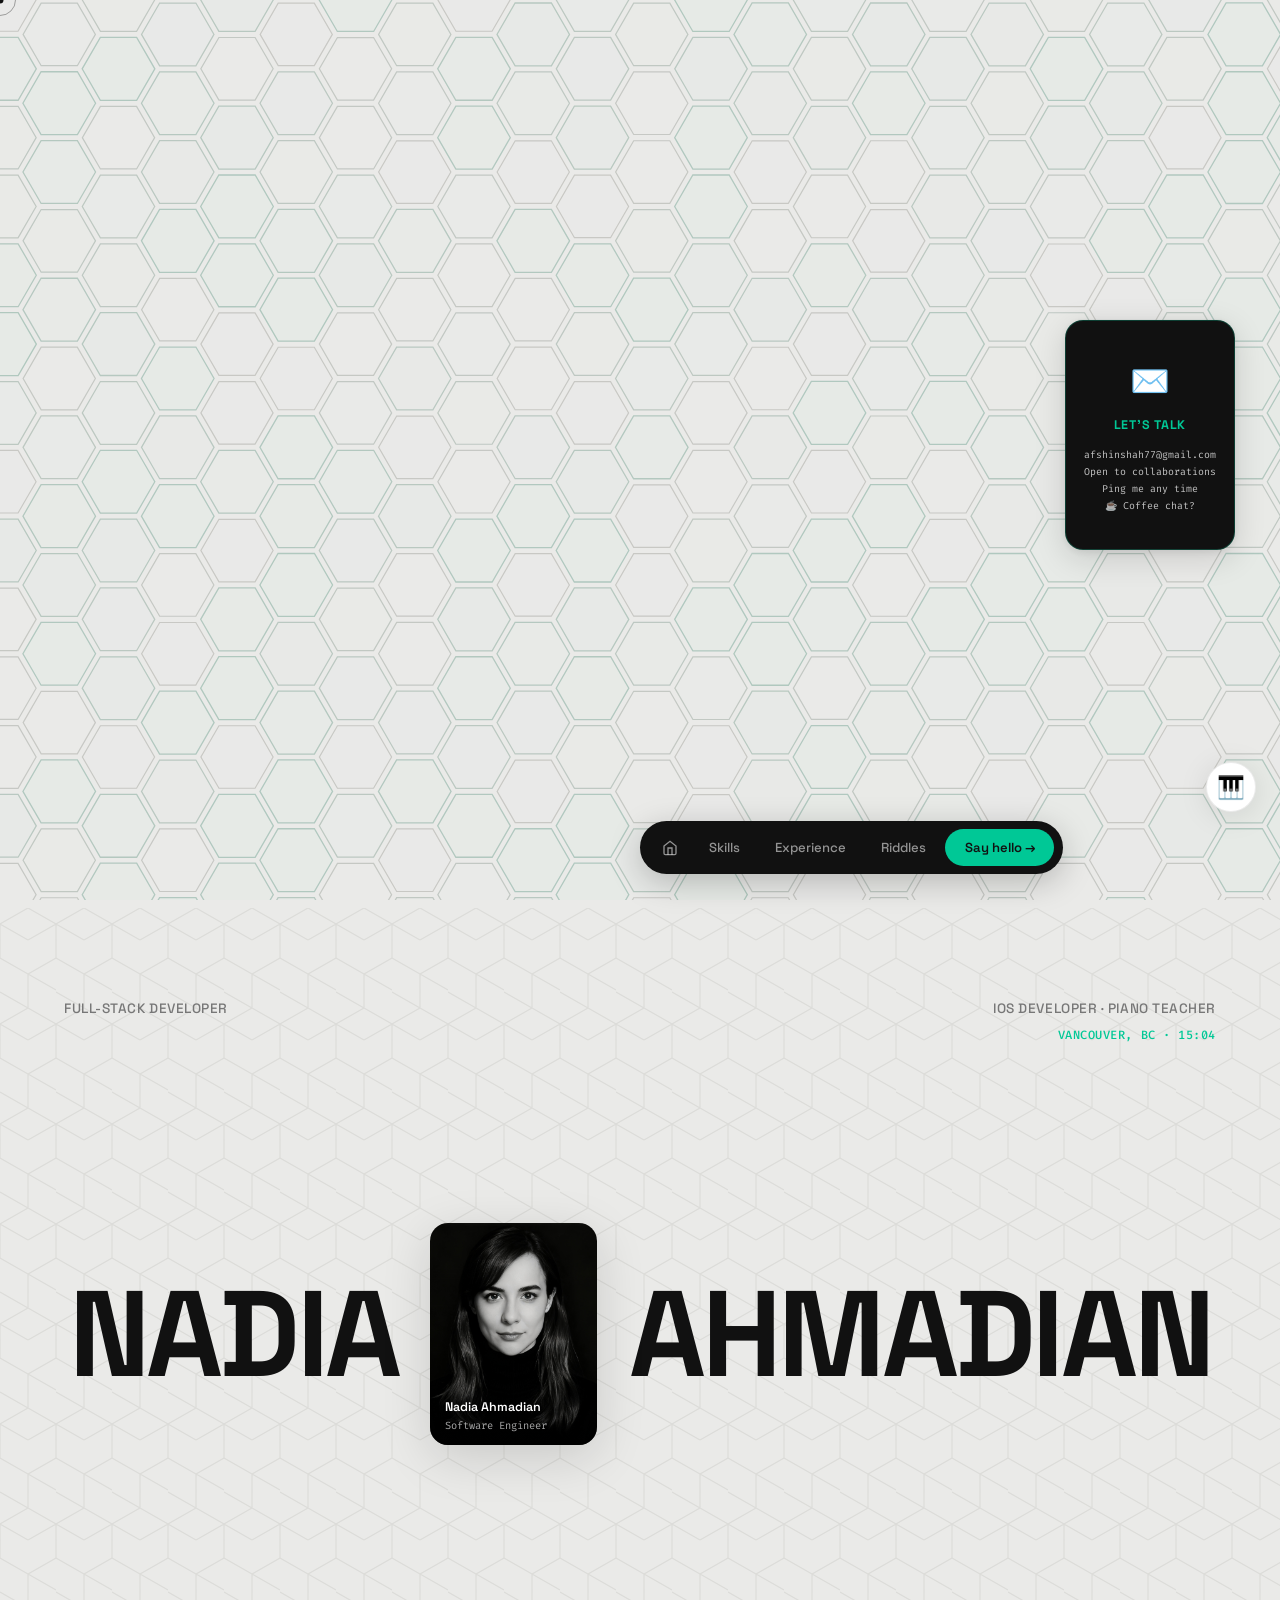
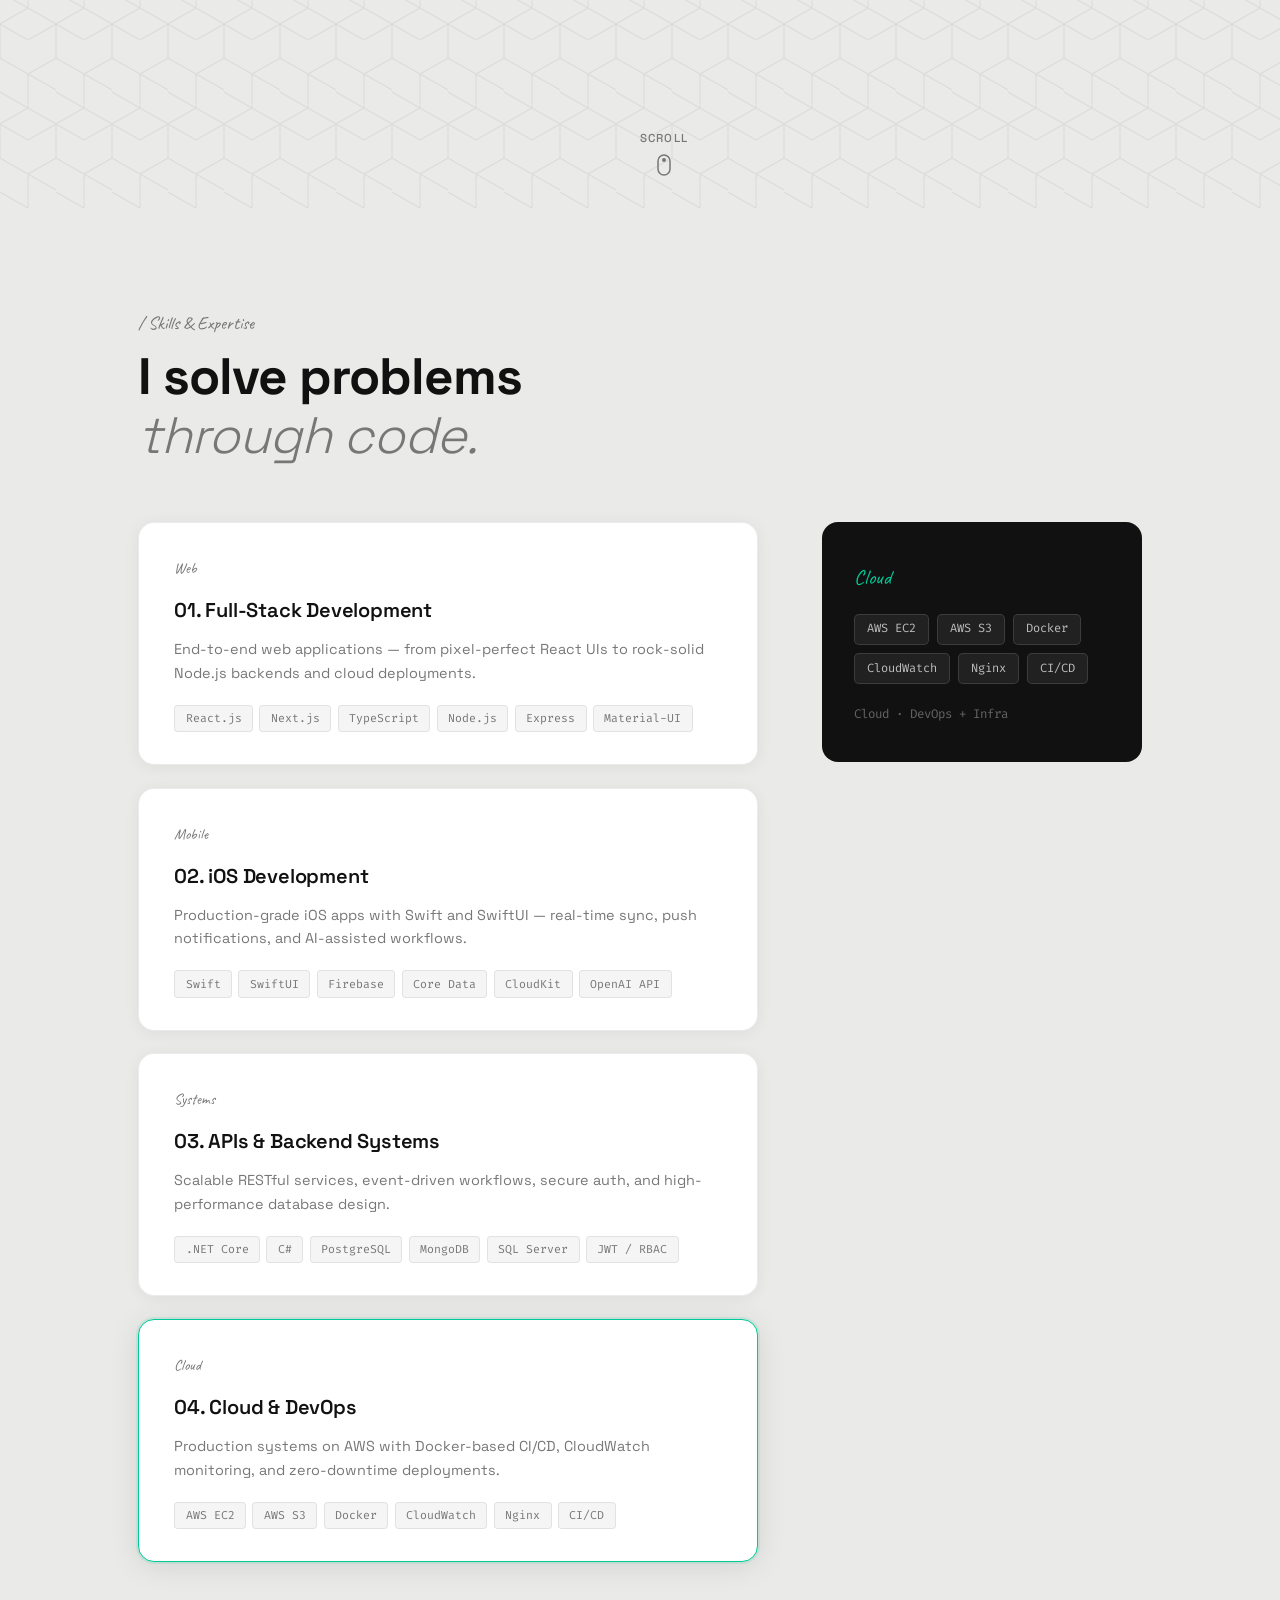
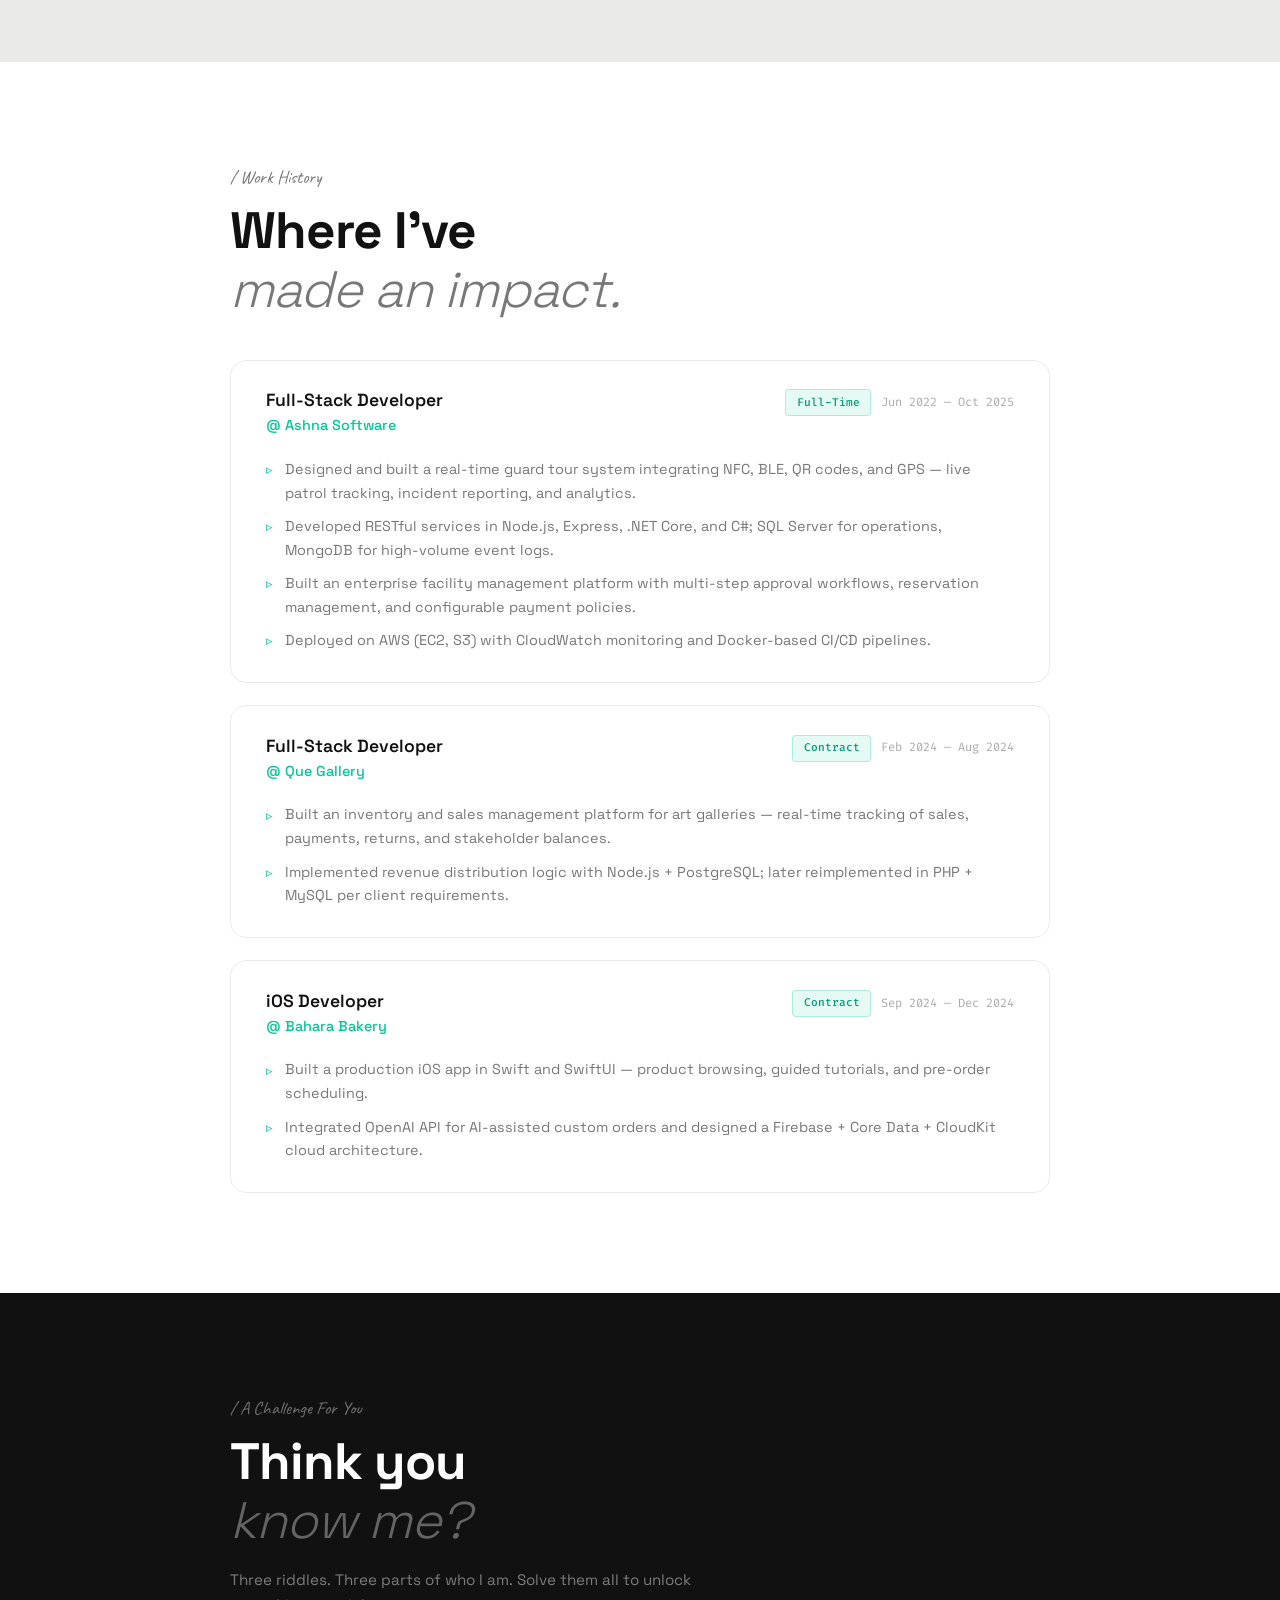
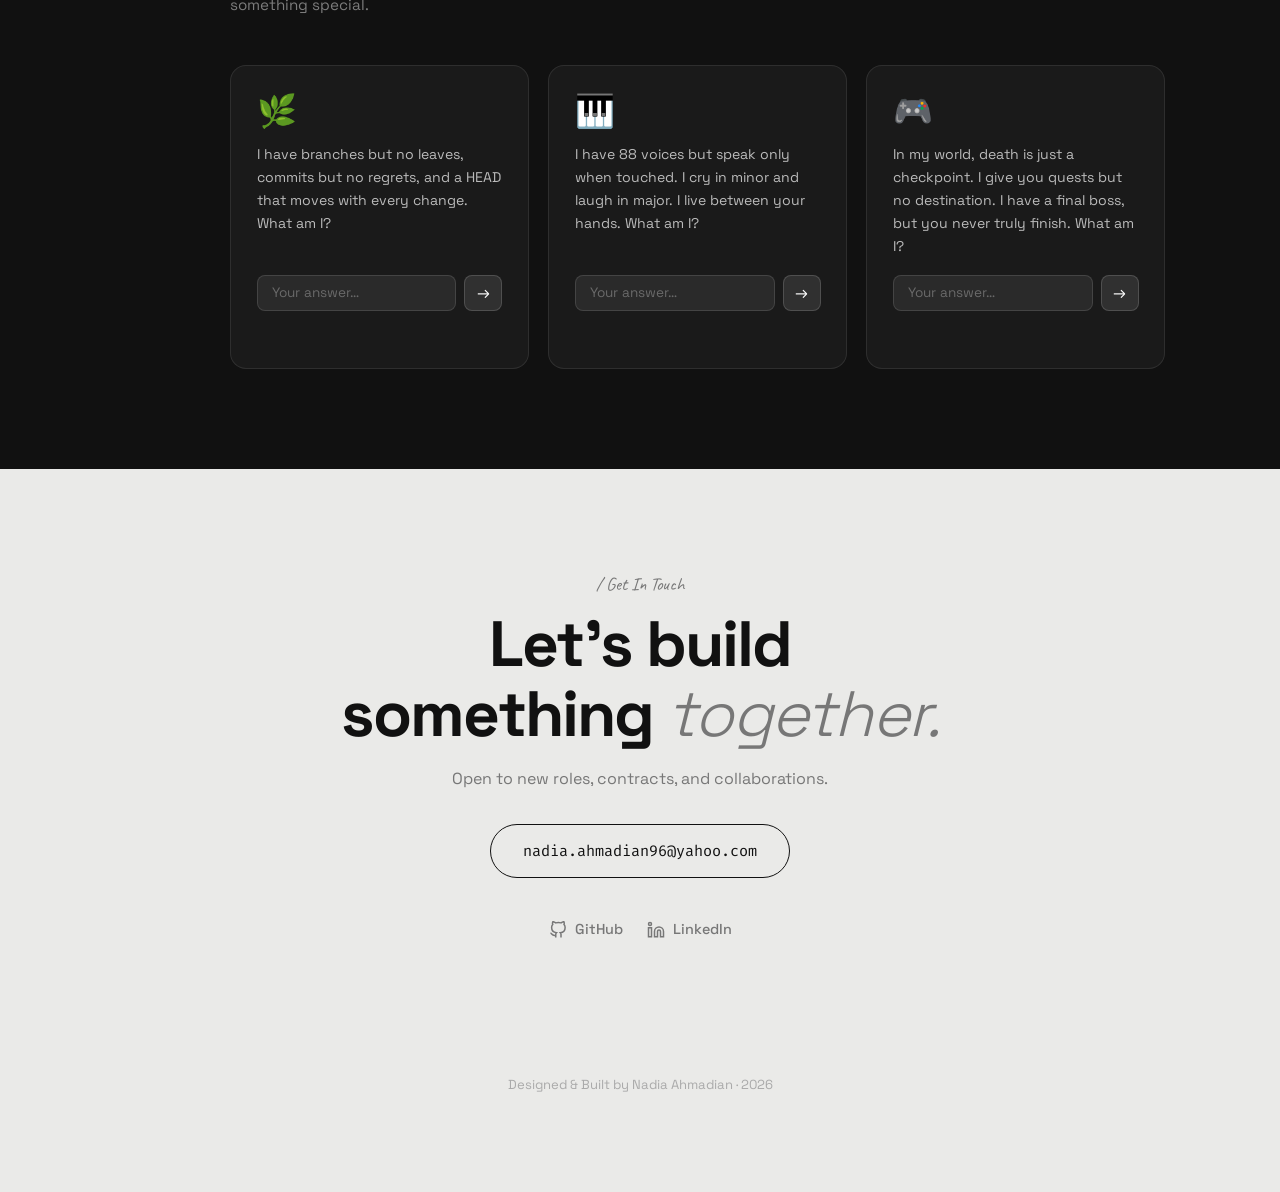
==== commit fd25b9a7: "Add files via upload" ====
--- a/index.html
+++ b/index.html
@@ -15,12 +15,38 @@
   <link rel="stylesheet" href="css/sections.css" />
   <link rel="stylesheet" href="css/riddles.css" />
   <link rel="stylesheet" href="css/piano.css" />
+  <link rel="stylesheet" href="css/floatingcard.css" />
+  <link rel="stylesheet" href="css/game.css" />
 </head>
 <body>
+
+  <!-- HEX CANVAS BACKGROUND -->
+  <canvas id="hex-canvas" aria-hidden="true"></canvas>
 
   <!-- CURSOR -->
   <div id="cursor-dot"  aria-hidden="true"></div>
   <div id="cursor-ring" aria-hidden="true"></div>
+
+  <!-- FLOATING CARD -->
+  <div id="floating-card" aria-hidden="true">
+    <div class="fcard-inner" id="fcard-inner">
+      <div class="fcard-front">
+        <img src="photo.jpg" alt="Nadia Ahmadian"
+             onerror="this.style.display='none';document.getElementById('fcard-fallback').style.display='flex';" />
+        <div id="fcard-fallback" class="fcard-fallback">NA</div>
+        <div class="fcard-front-overlay">
+          <span>Nadia Ahmadian</span>
+          <span>Software Engineer</span>
+        </div>
+      </div>
+      <div class="fcard-back">
+        <div id="fcard-back-content">
+          <div class="fback-title" style="color:var(--accent)">Full-Stack</div>
+          <div class="fback-lines"><div>React · Node.js</div><div>Swift · AWS</div><div>TypeScript</div></div>
+        </div>
+      </div>
+    </div>
+  </div>
 
   <!-- LOADER -->
   <div id="loader" aria-hidden="true">
@@ -286,6 +312,30 @@
     <p>Designed &amp; Built by Nadia Ahmadian · <span id="footer-year"></span></p>
   </footer>
 
+  <!-- GAME MODAL -->
+  <div id="game-modal" role="dialog" aria-modal="true" aria-label="Mini Breakout Game">
+    <div class="game-box">
+      <div class="game-title-bar">
+        <span class="game-title">🎮 Pixel Breaker</span>
+        <button id="game-close" aria-label="Close game">✕</button>
+      </div>
+      <canvas id="game-canvas" width="420" height="280"></canvas>
+      <div class="game-hud">
+        <div class="game-hud-stat">Score <strong id="game-score">0</strong></div>
+        <button id="game-restart">↺ Restart</button>
+        <div class="game-hud-stat">
+          Lives
+          <div class="game-lives" id="game-lives">
+            <span class="game-heart">❤️</span>
+            <span class="game-heart">❤️</span>
+            <span class="game-heart">❤️</span>
+          </div>
+        </div>
+      </div>
+      <p class="game-mobile-hint">Tap &amp; drag to move paddle</p>
+    </div>
+  </div>
+
   <!-- PIANO BUTTON -->
   <button id="piano-btn" aria-label="Open mini piano" title="Psst… 🎹">🎹</button>
 
@@ -311,7 +361,10 @@
   <script src="js/hero.js"></script>
   <script src="js/nav.js"></script>
   <script src="js/scroll.js"></script>
+  <script src="js/hexbg.js"></script>
+  <script src="js/floatingcard.js"></script>
+  <script src="js/piano.js"></script>
+  <script src="js/minigame.js"></script>
   <script src="js/riddles.js"></script>
-  <script src="js/piano.js"></script>
 </body>
 </html>
--- a/css/floatingcard.css
+++ b/css/floatingcard.css
@@ -0,0 +1,179 @@
+/* floatingcard.css — scroll-reactive 3-D flip card */
+
+/* ─── Hidden on small screens ─── */
+#floating-card {
+  display: none;
+}
+
+@media (min-width: 1100px) {
+
+  #floating-card {
+    display: block;
+    position: fixed;
+    right: 2.8rem;
+    top: 50%;
+    transform: translateY(-50%);
+    width: 170px;
+    height: 230px;
+    perspective: 900px;
+    z-index: 60;
+    pointer-events: none;   /* let clicks pass through */
+  }
+
+  /* ─── Inner wrapper (the thing that flips) ─── */
+  .fcard-inner {
+    position: relative;
+    width: 100%;
+    height: 100%;
+    transform-style: preserve-3d;
+    transition: transform 0.72s cubic-bezier(0.45, 0.05, 0.20, 1.00);
+    border-radius: 18px;
+    box-shadow:
+      0 8px 32px rgba(0,0,0,0.14),
+      0 2px  8px rgba(0,0,0,0.08);
+  }
+
+  .fcard-inner.flipped {
+    transform: rotateY(180deg);
+  }
+
+  /* ─── Shared face rules ─── */
+  .fcard-front,
+  .fcard-back {
+    position: absolute;
+    inset: 0;
+    border-radius: 18px;
+    backface-visibility: hidden;
+    -webkit-backface-visibility: hidden;
+    overflow: hidden;
+  }
+
+  /* ─── FRONT — photo side ─── */
+  .fcard-front {
+    background: var(--bg-dark);
+  }
+
+  .fcard-front img {
+    width: 100%;
+    height: 100%;
+    object-fit: cover;
+    display: block;
+    opacity: 0.92;
+    border-radius: 18px;
+  }
+
+  /* Gradient overlay at bottom */
+  .fcard-front::after {
+    content: '';
+    position: absolute;
+    inset: 0;
+    background: linear-gradient(
+      to bottom,
+      transparent 55%,
+      rgba(0,0,0,0.60) 100%
+    );
+    border-radius: 18px;
+  }
+
+  /* front overlay / label — matches .fcard-front-label and .fcard-front-overlay */
+  .fcard-front-label,
+  .fcard-front-overlay {
+    position: absolute;
+    bottom: 14px;
+    left: 0;
+    right: 0;
+    text-align: center;
+    z-index: 2;
+    display: flex;
+    flex-direction: column;
+    gap: 0.1rem;
+  }
+
+  .fcard-front-overlay span:first-child {
+    font-family: var(--font-sans);
+    font-size: 0.72rem;
+    font-weight: 700;
+    color: #fff;
+    letter-spacing: 0.04em;
+  }
+
+  .fcard-front-overlay span:last-child {
+    font-family: var(--font-hand);
+    font-size: 0.82rem;
+    color: var(--accent);
+  }
+
+  /* Photo fallback */
+  .fcard-fallback {
+    position: absolute;
+    inset: 0;
+    display: none;
+    align-items: center;
+    justify-content: center;
+    font-family: var(--font-sans);
+    font-size: 2.2rem;
+    font-weight: 700;
+    color: var(--accent);
+    background: var(--bg-dark);
+    border-radius: 18px;
+  }
+
+  /* ─── BACK — info side ─── */
+  .fcard-back {
+    background: var(--bg-dark);
+    transform: rotateY(180deg);
+    display: flex;
+    align-items: center;
+    justify-content: center;
+    padding: 1.2rem 1rem;
+    border: 1.5px solid rgba(0, 200, 150, 0.25);
+  }
+
+  #fcard-back-content {
+    width: 100%;
+    text-align: center;
+  }
+
+  .fcard-emoji {
+    font-size: 2rem;
+    margin-bottom: 0.4rem;
+    display: block;
+  }
+
+  .fcard-back-title {
+    font-family: var(--font-sans);
+    font-size: 0.78rem;
+    font-weight: 700;
+    color: var(--accent);
+    letter-spacing: 0.06em;
+    text-transform: uppercase;
+    margin-bottom: 0.75rem;
+  }
+
+  .fcard-back-lines {
+    list-style: none;
+    padding: 0;
+    margin: 0;
+  }
+
+  .fcard-back-lines li {
+    font-family: var(--font-mono);
+    font-size: 0.62rem;
+    color: rgba(255,255,255,0.75);
+    line-height: 1.7;
+    white-space: nowrap;
+    overflow: hidden;
+    text-overflow: ellipsis;
+  }
+
+  /* ─── Subtle idle bob animation ─── */
+  @keyframes cardBob {
+    0%, 100% { box-shadow: 0 8px 32px rgba(0,0,0,0.14), 0 2px 8px rgba(0,0,0,0.08); }
+    50%       { box-shadow: 0 16px 48px rgba(0,0,0,0.18), 0 4px 16px rgba(0,0,0,0.10); }
+  }
+
+  .fcard-inner {
+    animation: cardBob 4s ease-in-out infinite;
+  }
+
+} /* end @media */
--- a/css/game.css
+++ b/css/game.css
@@ -0,0 +1,150 @@
+/* game.css — Breakout mini-game modal */
+
+/* ─── Backdrop ─── */
+#game-modal {
+  display: none;
+  position: fixed;
+  inset: 0;
+  background: rgba(0, 0, 0, 0.82);
+  backdrop-filter: blur(6px);
+  -webkit-backdrop-filter: blur(6px);
+  z-index: 200;
+  align-items: center;
+  justify-content: center;
+}
+
+#game-modal.open {
+  display: flex;
+}
+
+/* ─── Game box ─── */
+.game-box {
+  background: #0d0d0d;
+  border: 1.5px solid rgba(0, 200, 150, 0.3);
+  border-radius: 16px;
+  padding: 1.4rem 1.4rem 1.2rem;
+  max-width: 96vw;
+  display: flex;
+  flex-direction: column;
+  align-items: center;
+  gap: 0.9rem;
+  box-shadow:
+    0 0 60px rgba(0, 200, 150, 0.12),
+    0 24px 64px rgba(0, 0, 0, 0.6);
+  position: relative;
+}
+
+/* ─── Title bar ─── */
+.game-title-bar {
+  display: flex;
+  justify-content: space-between;
+  align-items: center;
+  width: 100%;
+}
+
+.game-title {
+  font-family: var(--font-mono);
+  font-size: 0.82rem;
+  color: var(--accent);
+  letter-spacing: 0.1em;
+  text-transform: uppercase;
+}
+
+#game-close {
+  background: none;
+  border: none;
+  color: rgba(255,255,255,0.45);
+  font-size: 1.3rem;
+  cursor: pointer;
+  line-height: 1;
+  padding: 0 0.2rem;
+  transition: color 0.2s;
+}
+
+#game-close:hover { color: #fff; }
+
+/* ─── Canvas ─── */
+#game-canvas {
+  display: block;
+  border-radius: 6px;
+  border: 1px solid rgba(255,255,255,0.08);
+  background: #000;
+  max-width: 100%;
+  height: auto;
+  image-rendering: pixelated;
+  cursor: none;
+}
+
+/* ─── HUD row ─── */
+.game-hud {
+  width: 100%;
+  display: flex;
+  justify-content: space-between;
+  align-items: center;
+}
+
+.game-hud-stat {
+  font-family: var(--font-mono);
+  font-size: 0.72rem;
+  color: rgba(255,255,255,0.55);
+  display: flex;
+  align-items: center;
+  gap: 0.4rem;
+}
+
+.game-hud-stat strong {
+  color: #fff;
+  font-size: 0.82rem;
+}
+
+/* Lives as hearts */
+.game-lives {
+  display: flex;
+  gap: 0.25rem;
+}
+
+.game-heart {
+  font-size: 0.85rem;
+  transition: opacity 0.3s;
+}
+
+.game-heart.lost {
+  opacity: 0.18;
+}
+
+/* ─── Restart button ─── */
+#game-restart {
+  display: none;
+  font-family: var(--font-mono);
+  font-size: 0.78rem;
+  background: var(--accent);
+  color: #000;
+  border: none;
+  border-radius: 6px;
+  padding: 0.45em 1.1em;
+  cursor: pointer;
+  font-weight: 700;
+  letter-spacing: 0.05em;
+  transition: opacity 0.2s, transform 0.15s;
+}
+
+#game-restart:hover {
+  opacity: 0.85;
+  transform: scale(1.04);
+}
+
+#game-restart.visible {
+  display: inline-block;
+}
+
+/* ─── Mobile hint ─── */
+.game-mobile-hint {
+  font-family: var(--font-mono);
+  font-size: 0.62rem;
+  color: rgba(255,255,255,0.3);
+  text-align: center;
+}
+
+@media (min-width: 500px) {
+  .game-mobile-hint { display: none; }
+}
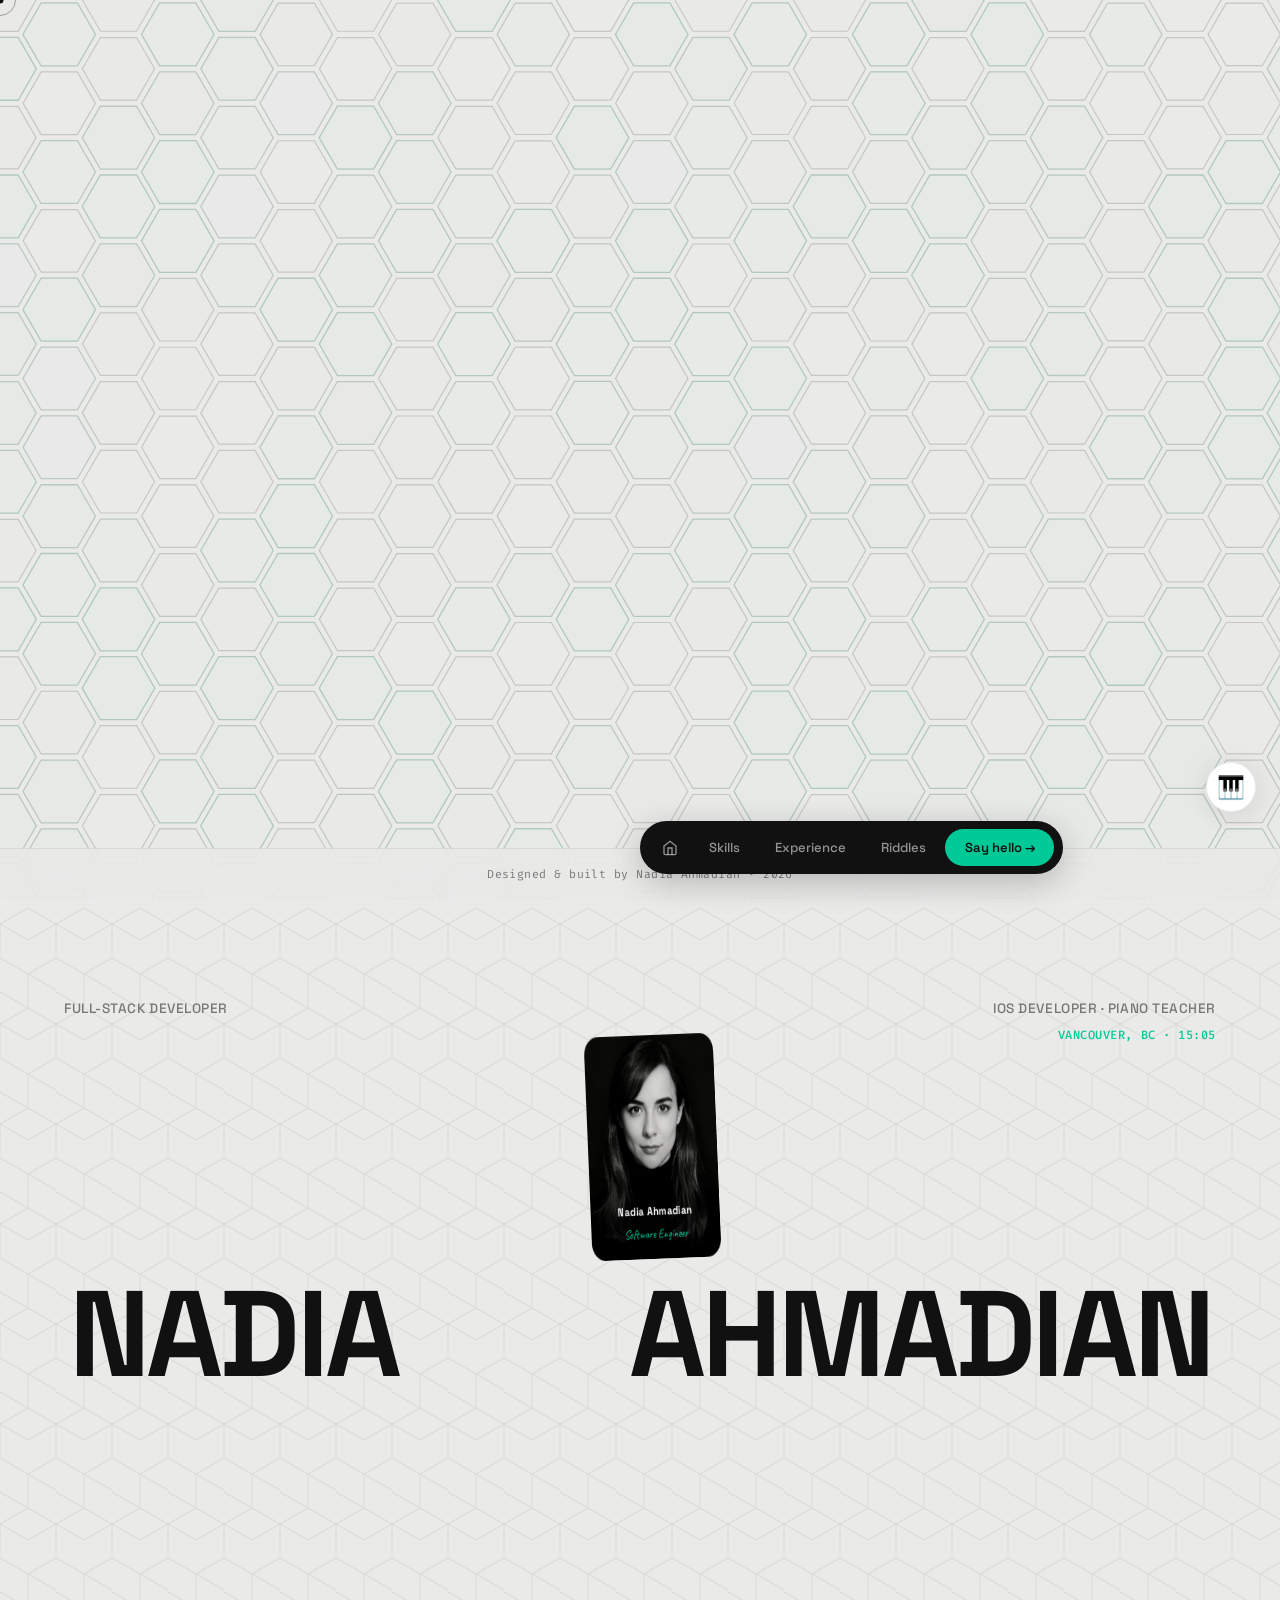
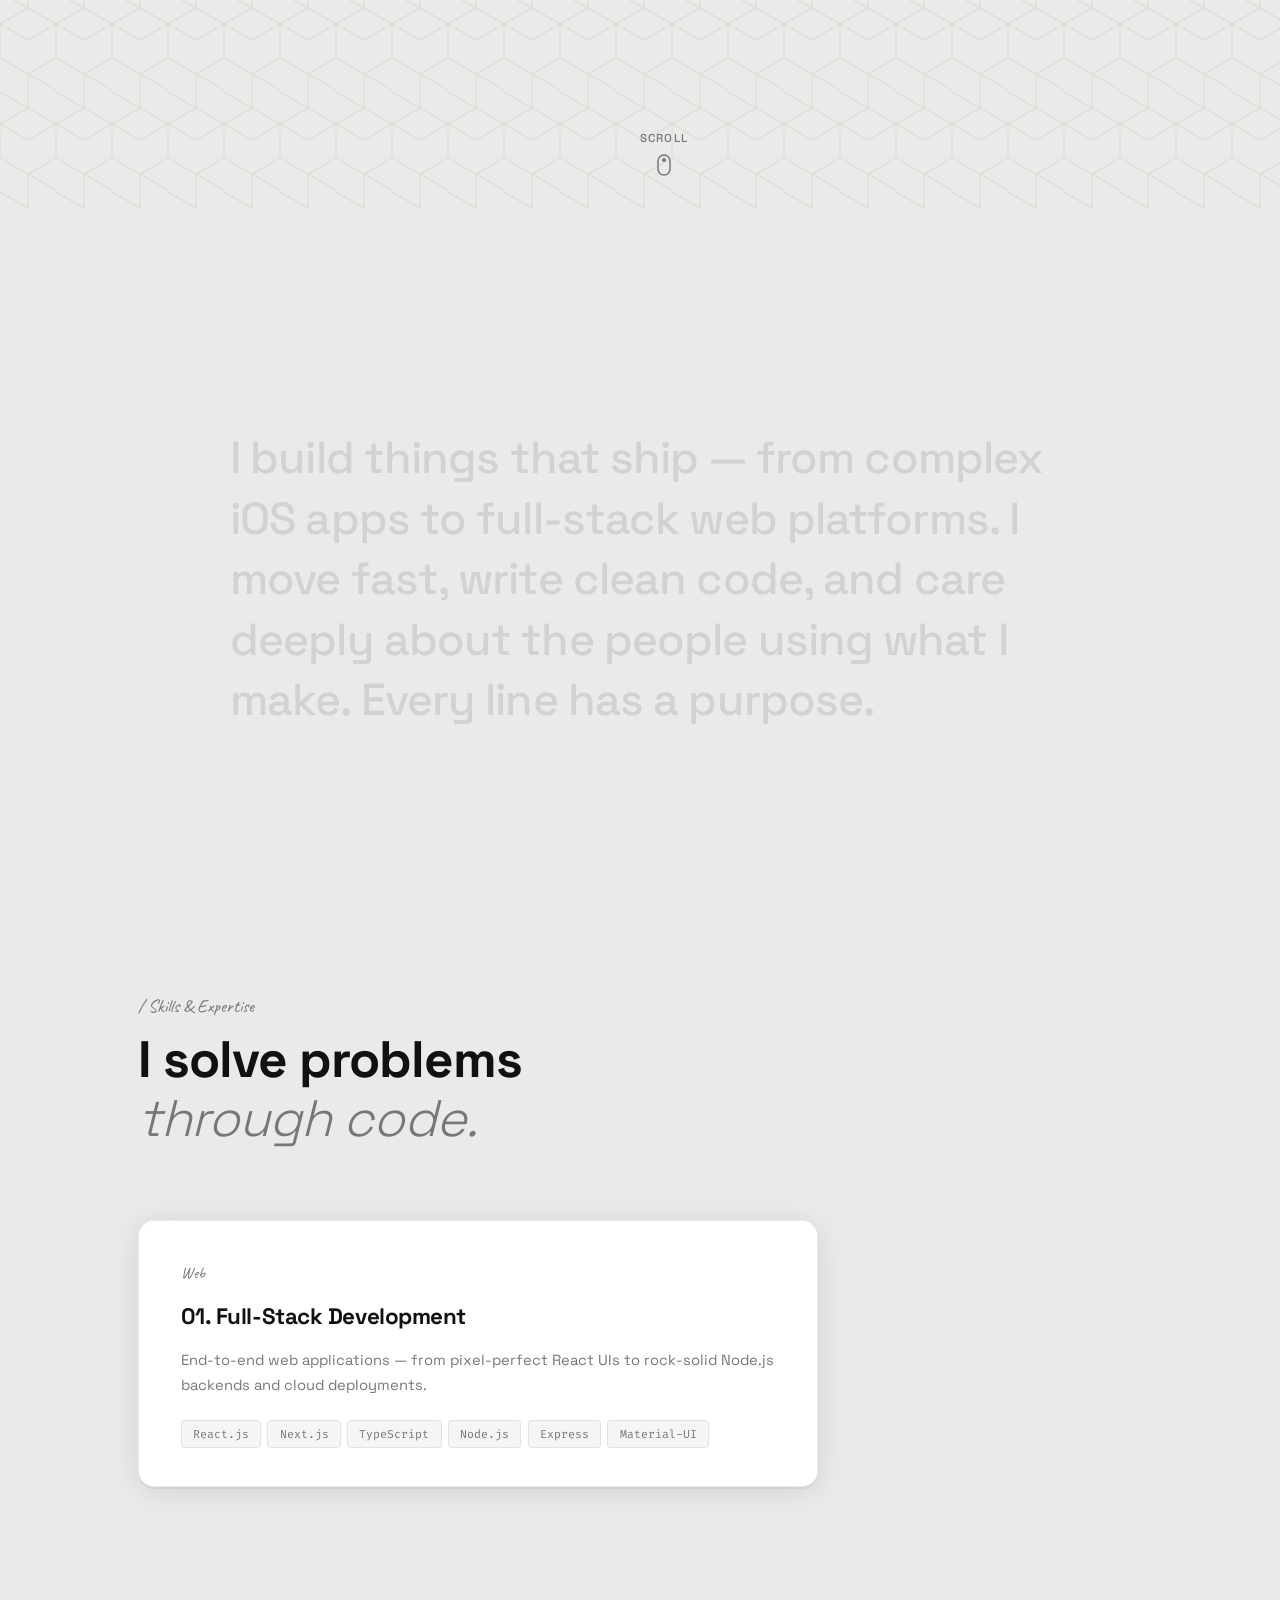
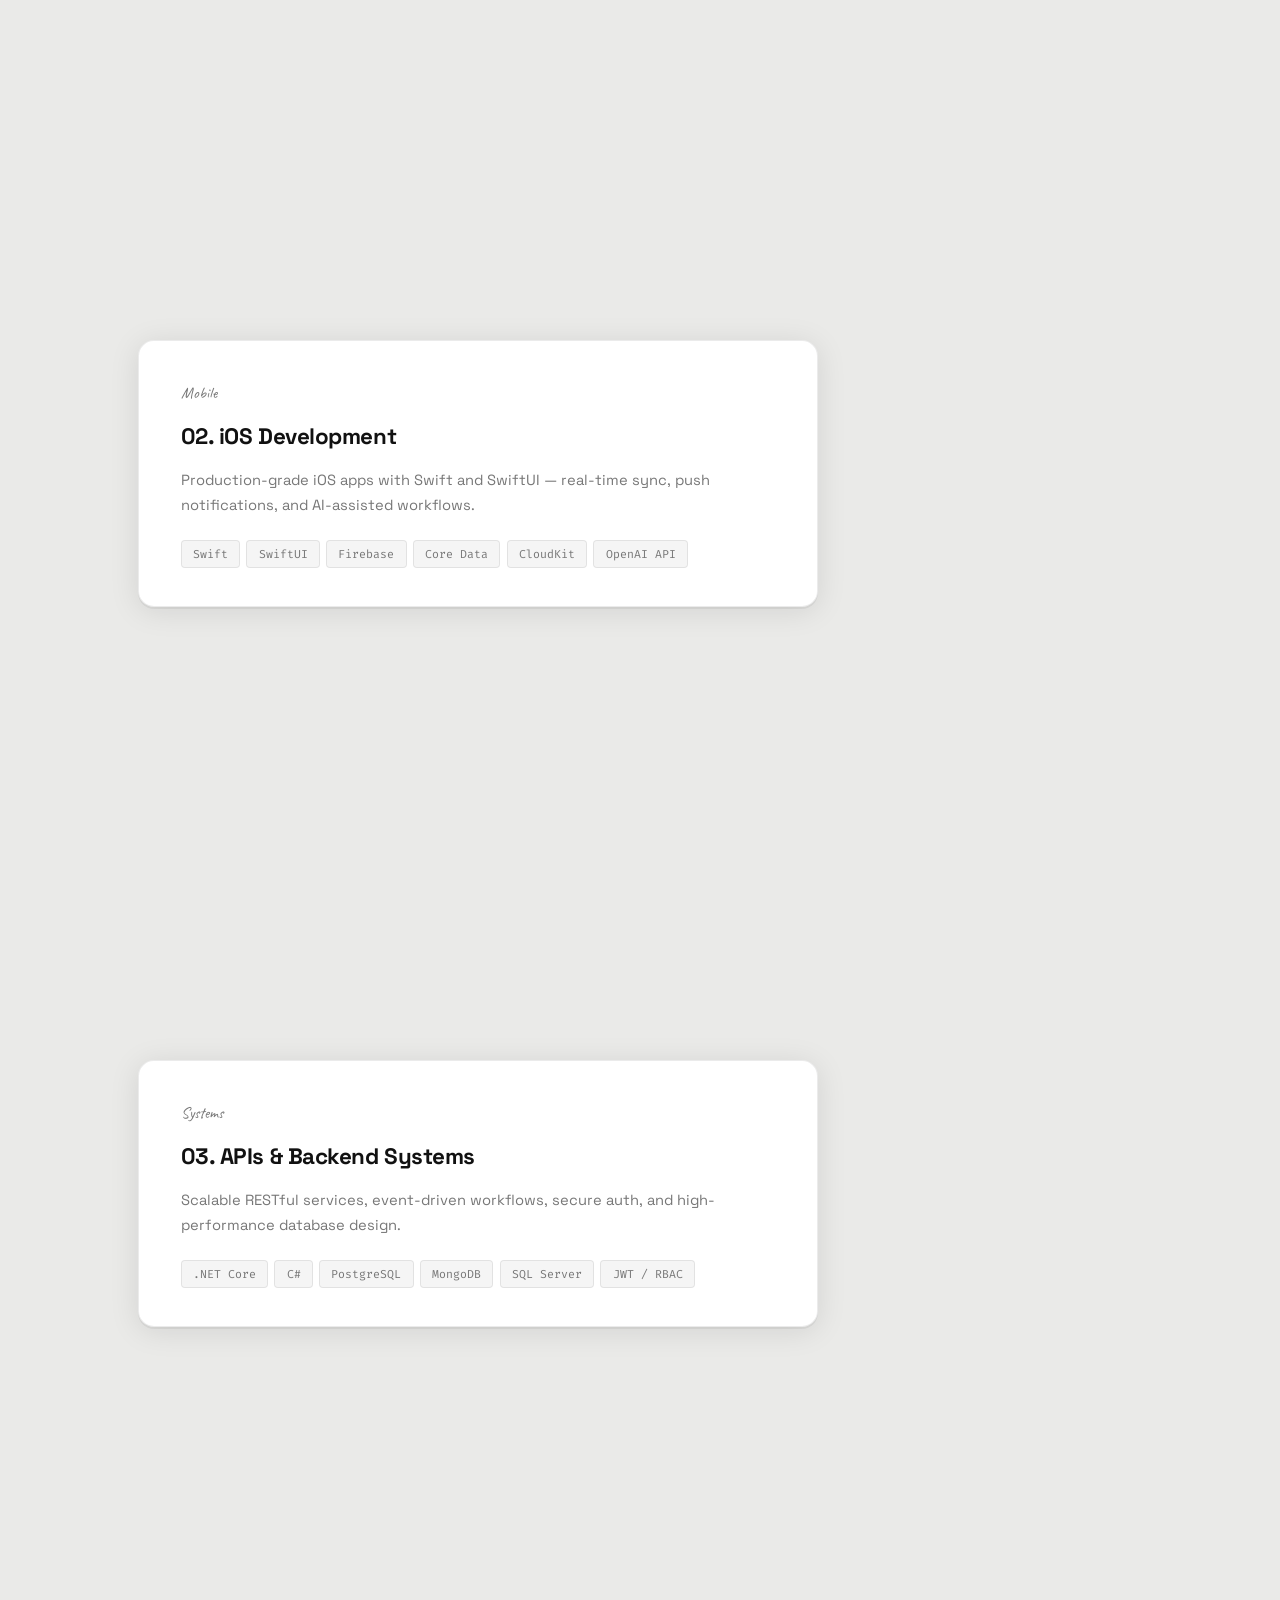
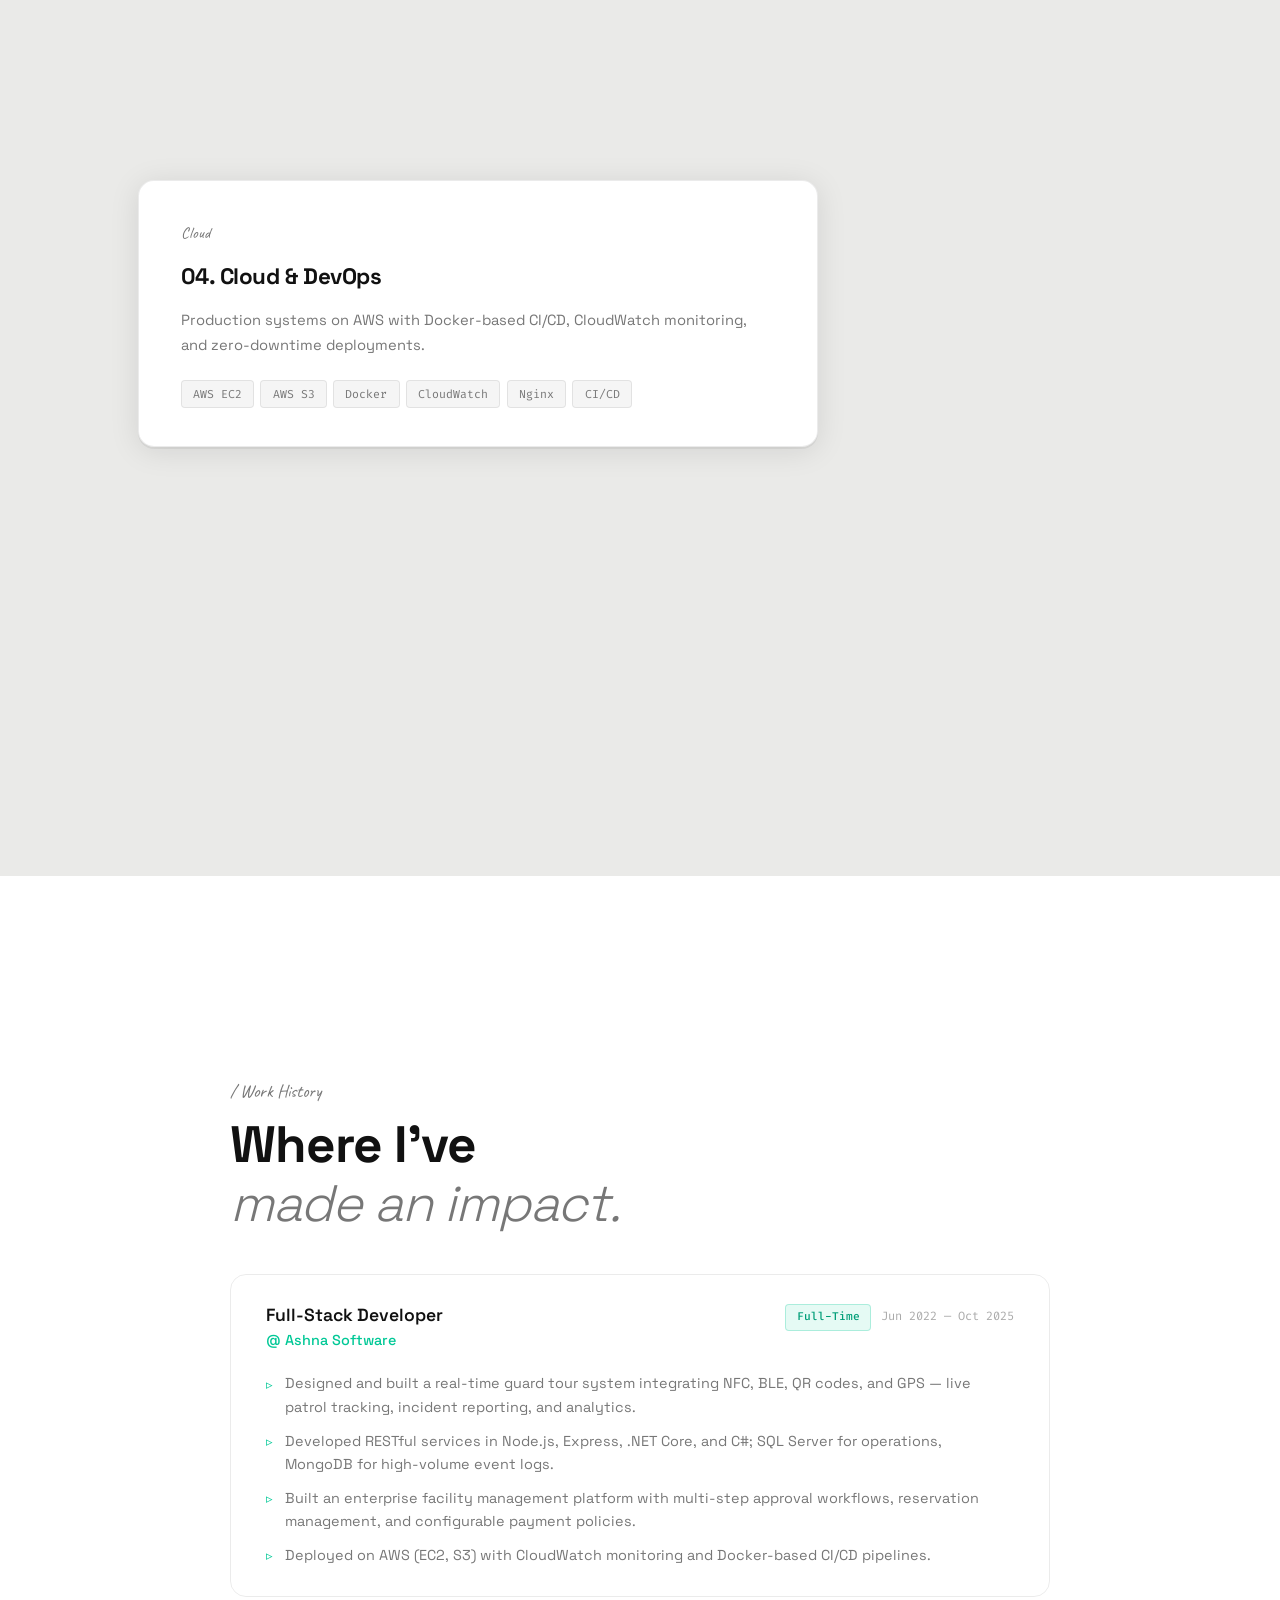
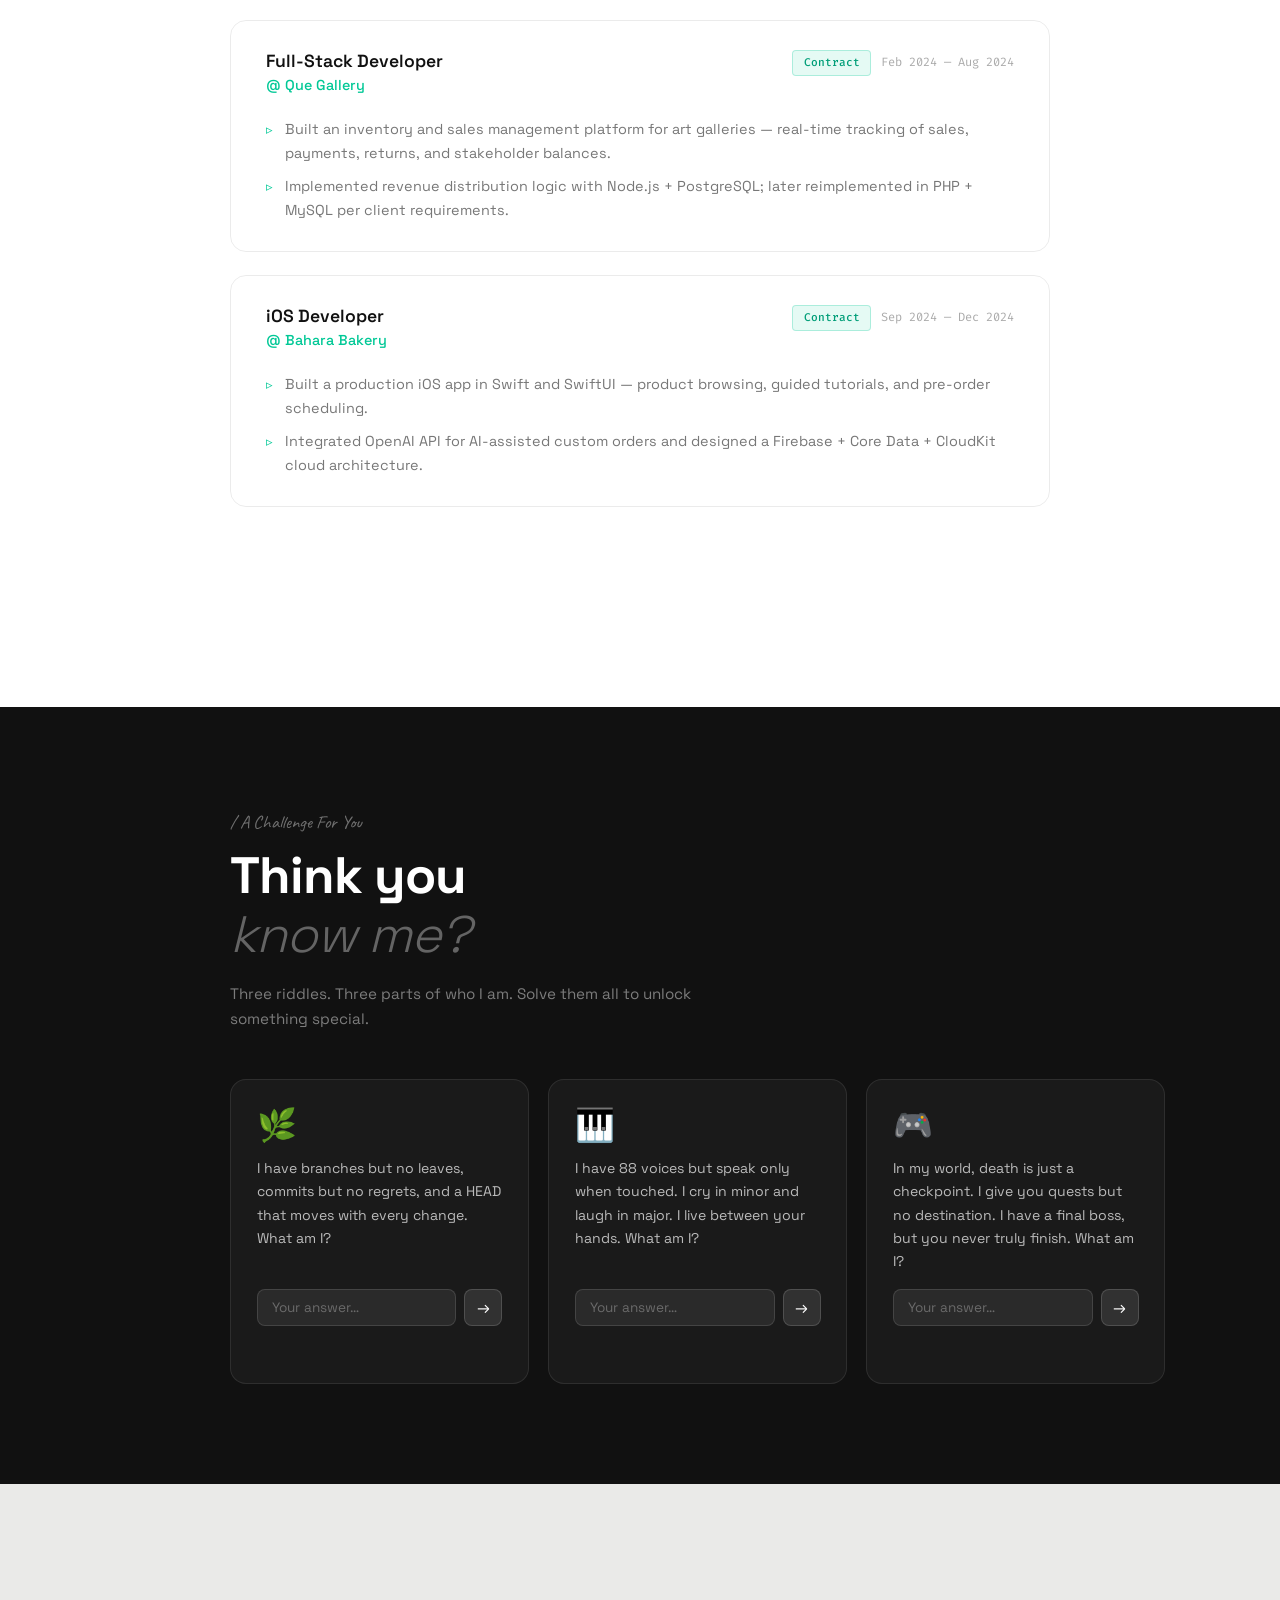
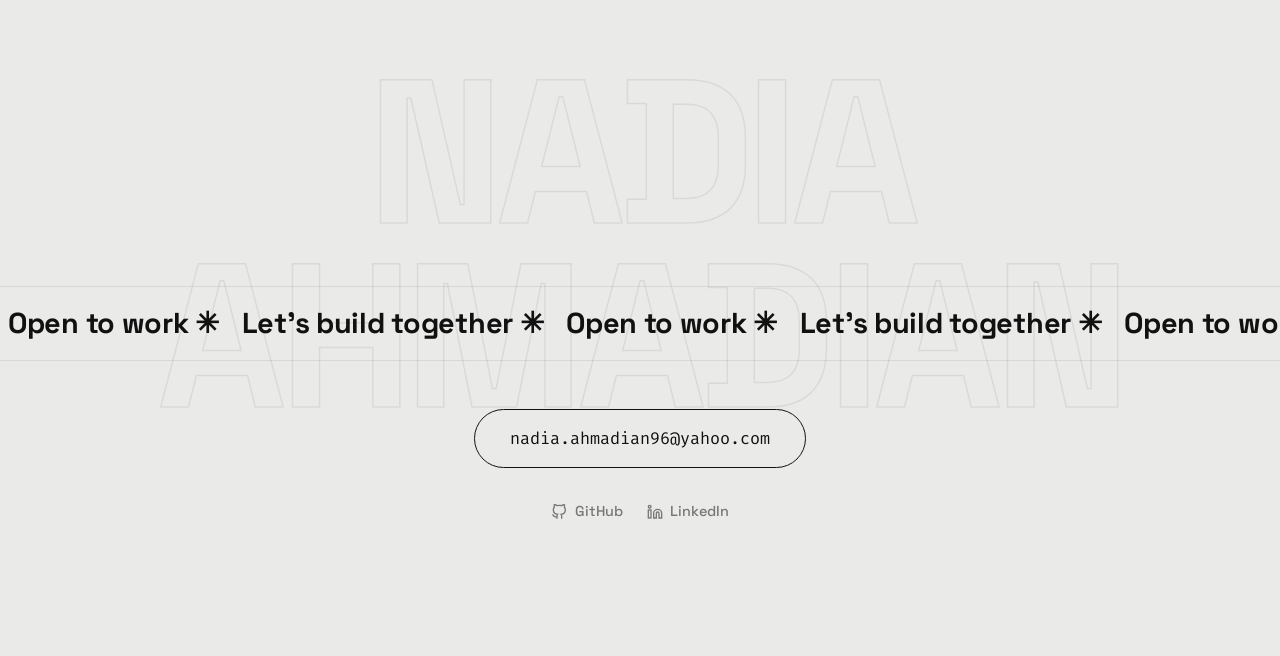
==== commit e1823333: "Add files via upload" ====
--- a/index.html
+++ b/index.html
@@ -66,15 +66,8 @@
       <div class="hero-name-row">
         <h1 class="hero-first">NADIA</h1>
 
-        <div class="hero-photo-card">
-          <img src="photo.jpg" alt="Nadia Ahmadian"
-               onerror="this.style.display='none';document.getElementById('photo-fallback').style.display='flex';" />
-          <div id="photo-fallback" class="photo-fallback">NA</div>
-          <div class="photo-overlay">
-            <span class="photo-name">Nadia Ahmadian</span>
-            <span class="photo-role">Software Engineer</span>
-          </div>
-        </div>
+        <!-- invisible placeholder — keeps layout space; floating-card overlays this -->
+        <div class="hero-photo-card" id="hero-card-anchor" aria-hidden="true"></div>
 
         <h1 class="hero-last">AHMADIAN</h1>
       </div>
@@ -108,6 +101,13 @@
     <a href="#contact" class="nav-cta">Say hello →</a>
   </nav>
 
+  <!-- STATEMENT -->
+  <section id="statement" class="statement-section">
+    <div class="section-inner">
+      <p class="statement-text">I build things that ship — from complex iOS apps to full-stack web platforms. I move fast, write clean code, and care deeply about the people using what I make. Every line has a purpose.</p>
+    </div>
+  </section>
+
   <!-- SKILLS -->
   <section id="skills">
     <div class="skills-inner">
@@ -115,10 +115,12 @@
         <span class="section-label">/ Skills &amp; Expertise</span>
         <h2 class="section-heading">I solve problems<br><em>through code.</em></h2>
       </div>
-      <div class="skills-cols">
-        <div class="skills-left">
-
-          <div class="skill-card reveal" data-panel="fullstack">
+
+      <!-- Stacking cards -->
+      <div class="skills-stack">
+
+        <div class="stack-item" style="--z:1">
+          <div class="skill-card" data-panel="fullstack">
             <span class="card-tag">Web</span>
             <h3>01. Full-Stack Development</h3>
             <p>End-to-end web applications — from pixel-perfect React UIs to rock-solid Node.js backends and cloud deployments.</p>
@@ -127,8 +129,10 @@
               <li>Node.js</li><li>Express</li><li>Material-UI</li>
             </ul>
           </div>
-
-          <div class="skill-card reveal" data-panel="ios">
+        </div>
+
+        <div class="stack-item" style="--z:2">
+          <div class="skill-card" data-panel="ios">
             <span class="card-tag">Mobile</span>
             <h3>02. iOS Development</h3>
             <p>Production-grade iOS apps with Swift and SwiftUI — real-time sync, push notifications, and AI-assisted workflows.</p>
@@ -137,8 +141,10 @@
               <li>Core Data</li><li>CloudKit</li><li>OpenAI API</li>
             </ul>
           </div>
-
-          <div class="skill-card reveal" data-panel="backend">
+        </div>
+
+        <div class="stack-item" style="--z:3">
+          <div class="skill-card" data-panel="backend">
             <span class="card-tag">Systems</span>
             <h3>03. APIs &amp; Backend Systems</h3>
             <p>Scalable RESTful services, event-driven workflows, secure auth, and high-performance database design.</p>
@@ -147,8 +153,10 @@
               <li>MongoDB</li><li>SQL Server</li><li>JWT / RBAC</li>
             </ul>
           </div>
-
-          <div class="skill-card reveal" data-panel="cloud">
+        </div>
+
+        <div class="stack-item" style="--z:4">
+          <div class="skill-card" data-panel="cloud">
             <span class="card-tag">Cloud</span>
             <h3>04. Cloud &amp; DevOps</h3>
             <p>Production systems on AWS with Docker-based CI/CD, CloudWatch monitoring, and zero-downtime deployments.</p>
@@ -157,19 +165,9 @@
               <li>CloudWatch</li><li>Nginx</li><li>CI/CD</li>
             </ul>
           </div>
-
-        </div>
-        <div class="skills-right">
-          <div class="sticky-panel" id="sticky-panel">
-            <p class="panel-label" id="panel-label">Full-Stack</p>
-            <div class="panel-tags" id="panel-tags">
-              <span>React.js</span><span>Next.js</span><span>TypeScript</span>
-              <span>Node.js</span><span>Express</span><span>Material-UI</span>
-            </div>
-            <p class="panel-desc" id="panel-desc">Web · Frontend + Backend</p>
-          </div>
-        </div>
-      </div>
+        </div>
+
+      </div><!-- /.skills-stack -->
     </div>
   </section>
 
@@ -288,28 +286,46 @@
 
   <!-- CONTACT -->
   <section id="contact">
-    <div class="section-inner contact-center">
-      <div class="reveal">
-        <span class="section-label">/ Get In Touch</span>
-        <h2 class="contact-heading">Let's build<br>something <em>together.</em></h2>
-        <p class="contact-sub">Open to new roles, contracts, and collaborations.</p>
-        <a href="mailto:nadia.ahmadian96@yahoo.com" class="contact-email-btn">nadia.ahmadian96@yahoo.com</a>
-      </div>
-      <div class="contact-links reveal">
+
+    <!-- Ghost name watermark -->
+    <div class="contact-ghost" aria-hidden="true">NADIA<br>AHMADIAN</div>
+
+    <!-- Scrolling marquee -->
+    <div class="marquee-wrap" aria-hidden="true">
+      <div class="marquee-track">
+        <span>Open to work&nbsp;✳&nbsp;</span>
+        <span>Let's build together&nbsp;✳&nbsp;</span>
+        <span>Open to work&nbsp;✳&nbsp;</span>
+        <span>Let's build together&nbsp;✳&nbsp;</span>
+        <span>Open to work&nbsp;✳&nbsp;</span>
+        <span>Let's build together&nbsp;✳&nbsp;</span>
+        <span>Open to work&nbsp;✳&nbsp;</span>
+        <span>Let's build together&nbsp;✳&nbsp;</span>
+      </div>
+    </div>
+
+    <!-- Contact info -->
+    <div class="contact-info">
+      <a href="mailto:nadia.ahmadian96@yahoo.com" class="contact-email-main">
+        nadia.ahmadian96@yahoo.com
+      </a>
+      <div class="contact-links">
         <a href="https://github.com/nadiaahmadian96" target="_blank" rel="noopener">
-          <svg width="18" height="18" viewBox="0 0 24 24" fill="none" stroke="currentColor" stroke-width="2"><path d="M9 19c-5 1.5-5-2.5-7-3m14 6v-3.87a3.37 3.37 0 00-.94-2.61c3.14-.35 6.44-1.54 6.44-7A5.44 5.44 0 0020 4.77 5.07 5.07 0 0019.91 1S18.73.65 16 2.48a13.38 13.38 0 00-7 0C6.27.65 5.09 1 5.09 1A5.07 5.07 0 005 4.77a5.44 5.44 0 00-1.5 3.78c0 5.42 3.3 6.61 6.44 7A3.37 3.37 0 009 18.13V22"/></svg>
+          <svg width="16" height="16" viewBox="0 0 24 24" fill="none" stroke="currentColor" stroke-width="2"><path d="M9 19c-5 1.5-5-2.5-7-3m14 6v-3.87a3.37 3.37 0 00-.94-2.61c3.14-.35 6.44-1.54 6.44-7A5.44 5.44 0 0020 4.77 5.07 5.07 0 0019.91 1S18.73.65 16 2.48a13.38 13.38 0 00-7 0C6.27.65 5.09 1 5.09 1A5.07 5.07 0 005 4.77a5.44 5.44 0 00-1.5 3.78c0 5.42 3.3 6.61 6.44 7A3.37 3.37 0 009 18.13V22"/></svg>
           GitHub
         </a>
         <a href="https://linkedin.com" target="_blank" rel="noopener">
-          <svg width="18" height="18" viewBox="0 0 24 24" fill="none" stroke="currentColor" stroke-width="2"><path d="M16 8a6 6 0 016 6v7h-4v-7a2 2 0 00-2-2 2 2 0 00-2 2v7h-4v-7a6 6 0 016-6z"/><rect x="2" y="9" width="4" height="12"/><circle cx="4" cy="4" r="2"/></svg>
+          <svg width="16" height="16" viewBox="0 0 24 24" fill="none" stroke="currentColor" stroke-width="2"><path d="M16 8a6 6 0 016 6v7h-4v-7a2 2 0 00-2-2 2 2 0 00-2 2v7h-4v-7a6 6 0 016-6z"/><rect x="2" y="9" width="4" height="12"/><circle cx="4" cy="4" r="2"/></svg>
           LinkedIn
         </a>
       </div>
     </div>
-  </section>
-
+
+  </section>
+
+  <!-- FROSTED FOOTER -->
   <footer>
-    <p>Designed &amp; Built by Nadia Ahmadian · <span id="footer-year"></span></p>
+    <p>Designed &amp; built by Nadia Ahmadian · <span id="footer-year"></span></p>
   </footer>
 
   <!-- GAME MODAL -->
--- a/css/hero.css
+++ b/css/hero.css
@@ -61,63 +61,13 @@
 }
 .hero-last { animation-delay: 1s; }
 
-/* ─── Photo card ─── */
+/* ─── Photo card placeholder (layout only — floating-card overlays this) ─── */
 .hero-photo-card {
-  position: relative;
   width: clamp(110px, 13vw, 210px);
   aspect-ratio: 3/4;
-  border-radius: 18px;
-  overflow: hidden;
   flex-shrink: 0;
-  box-shadow: var(--shadow-lg);
-  transform: rotate(-3deg);
-  transition: transform .4s ease, box-shadow .4s ease;
-  z-index: 2;
-  opacity: 0;
-  animation: fadeUp .7s 1.1s ease forwards;
-}
-.hero-photo-card:hover {
-  transform: rotate(0deg) scale(1.04);
-  box-shadow: 0 24px 70px rgba(0,0,0,.2);
-}
-
-.hero-photo-card img {
-  width: 100%; height: 100%;
-  object-fit: cover;
-  display: block;
-}
-
-.photo-fallback {
-  display: none;
-  width: 100%; height: 100%;
-  background: #1a1a2e;
-  align-items: center;
-  justify-content: center;
-  font-size: clamp(1.8rem, 5vw, 3rem);
-  font-weight: 700;
-  color: var(--accent);
-  letter-spacing: .05em;
-}
-
-.photo-overlay {
-  position: absolute;
-  bottom: 0; left: 0; right: 0;
-  padding: .7rem .9rem;
-  background: linear-gradient(to top, rgba(0,0,0,.7) 0%, transparent 100%);
-  display: flex;
-  flex-direction: column;
-  gap: .1rem;
-}
-.photo-name {
-  font-size: .78rem;
-  font-weight: 600;
-  color: #fff;
-  line-height: 1.2;
-}
-.photo-role {
-  font-size: .65rem;
-  color: rgba(255,255,255,.65);
-  font-family: var(--font-mono);
+  visibility: hidden;     /* keeps space, invisible */
+  pointer-events: none;
 }
 
 /* ─── Scroll hint ─── */
@@ -162,5 +112,5 @@
   .hero-center { order: 1; }
   .hero-name-row { gap: .6rem; }
   .hero-first, .hero-last { font-size: clamp(2.2rem, 11vw, 4rem); }
-  .hero-photo-card { width: clamp(80px, 20vw, 130px); border-radius: 12px; }
+  .hero-photo-card { width: clamp(80px, 20vw, 130px); }
 }
--- a/css/sections.css
+++ b/css/sections.css
@@ -1,10 +1,35 @@
 /* ═══════════════════════════════════════════
-   SECTIONS — skills, experience, contact, footer
+   SECTIONS — statement, skills, experience, contact, footer
 ═══════════════════════════════════════════ */
+
+/* ─── STATEMENT — scroll-driven word reveal ─── */
+.statement-section {
+  padding: 120px 0 80px;
+  background: var(--bg);
+}
+
+.statement-text {
+  font-size: clamp(1.6rem, 3.5vw, 2.8rem);
+  font-weight: 500;
+  line-height: 1.35;
+  letter-spacing: -0.02em;
+  color: var(--text);
+  max-width: 820px;
+}
+
+/* Individual word spans — JS adds .sw--on */
+.sw {
+  display: inline;
+  color: rgba(0,0,0,0.1);
+  transition: color 0.4s ease;
+}
+.sw--on {
+  color: var(--text);
+}
 
 /* ─── SKILLS ─── */
 #skills {
-  padding: 100px 0;
+  padding: 80px 0 0;
 }
 
 .skills-inner {
@@ -14,140 +39,104 @@
 }
 
 .skills-intro {
-  margin-bottom: 3.5rem;
-}
-
-.skills-cols {
-  display: grid;
-  grid-template-columns: 1fr 320px;
-  gap: 4rem;
-  align-items: start;
-}
-
-/* Left scrolling cards */
-.skills-left {
+  margin-bottom: 3rem;
+}
+
+/* ─── STACKING CARDS ─── */
+.skills-stack {
   display: flex;
   flex-direction: column;
-  gap: 1.4rem;
-}
-
-.skill-card {
+  /* No gap — each item provides its own scroll room */
+}
+
+.stack-item {
+  /* Enough height to scroll through before next card takes over */
+  min-height: 80vh;
+  padding-top: 24px;
+  padding-bottom: 24px;
+  display: flex;
+  align-items: flex-start;
+  /* z-index set via inline CSS variable */
+  position: relative;
+  z-index: var(--z);
+}
+
+.stack-item .skill-card {
+  /* Sticky: card stays visible while its parent is in view */
+  position: sticky;
+  top: 88px;
+  width: 100%;
+  max-width: 680px;
+  /* Solid background so it visually covers the card below */
   background: var(--bg-card);
   border-radius: var(--radius);
-  padding: 2rem 2.2rem;
-  box-shadow: var(--shadow);
+  padding: 2.4rem 2.6rem;
+  box-shadow: 0 2px 0 rgba(0,0,0,0.06), var(--shadow-md);
   border: 1px solid var(--border);
-  transition: box-shadow var(--transition), transform var(--transition), border-color var(--transition);
-  position: relative;
-  overflow: hidden;
-}
-.skill-card:hover {
-  box-shadow: var(--shadow-md);
-  transform: translateY(-3px);
-  border-color: rgba(0,200,150,.2);
-}
-.skill-card.active-panel {
-  border-color: var(--accent);
-  box-shadow: 0 0 0 2px rgba(0,200,150,.12), var(--shadow-md);
+  transition: box-shadow 0.3s ease, border-color 0.3s ease;
+}
+
+.stack-item .skill-card:hover {
+  box-shadow: 0 2px 0 rgba(0,0,0,0.06), var(--shadow-lg);
+  border-color: rgba(0,200,150,0.2);
+}
+
+/* Scale-down cards that slide under new ones — JS adds .buried */
+.stack-item .skill-card.buried {
+  transform: scale(0.97) translateY(-8px);
+  opacity: 0.75;
 }
 
 .card-tag {
   display: inline-block;
   font-family: var(--font-hand);
-  font-size: .95rem;
-  color: var(--text-muted);
-  margin-bottom: .8rem;
+  font-size: 1rem;
+  color: var(--text-muted);
+  margin-bottom: 0.8rem;
 }
 
 .skill-card h3 {
-  font-size: 1.25rem;
-  font-weight: 600;
-  letter-spacing: -0.01em;
-  margin-bottom: .7rem;
+  font-size: 1.4rem;
+  font-weight: 700;
+  letter-spacing: -0.02em;
+  margin-bottom: 0.75rem;
   color: var(--text);
 }
 
 .skill-card p {
-  font-size: .9rem;
-  color: var(--text-muted);
-  line-height: 1.65;
-  margin-bottom: 1.2rem;
+  font-size: 0.92rem;
+  color: var(--text-muted);
+  line-height: 1.7;
+  margin-bottom: 1.4rem;
 }
 
 .tech-list {
   display: flex;
   flex-wrap: wrap;
-  gap: .4rem;
+  gap: 0.4rem;
+  list-style: none;
 }
 .tech-list li {
   font-family: var(--font-mono);
-  font-size: .72rem;
-  color: var(--text-muted);
-  background: rgba(0,0,0,.04);
+  font-size: 0.72rem;
+  color: var(--text-muted);
+  background: rgba(0,0,0,0.04);
   border: 1px solid var(--border);
-  padding: .2rem .65rem;
+  padding: 0.2rem 0.7rem;
   border-radius: 4px;
-}
-
-/* Right sticky panel */
-.skills-right { position: relative; }
-
-.sticky-panel {
-  position: sticky;
-  top: 100px;
-  background: var(--bg-dark);
-  border-radius: var(--radius);
-  padding: 2rem;
-  min-height: 240px;
-  display: flex;
-  flex-direction: column;
-  justify-content: center;
-  gap: 1.2rem;
-  transition: all .4s ease;
-}
-
-.panel-label {
-  font-family: var(--font-hand);
-  font-size: 1.3rem;
-  color: var(--accent);
-}
-
-.panel-tags {
-  display: flex;
-  flex-wrap: wrap;
-  gap: .5rem;
-}
-.panel-tags span {
-  font-family: var(--font-mono);
-  font-size: .75rem;
-  color: rgba(255,255,255,.7);
-  background: rgba(255,255,255,.07);
-  border: 1px solid rgba(255,255,255,.12);
-  padding: .3rem .75rem;
-  border-radius: 5px;
-  transition: background .2s, color .2s;
-}
-.panel-tags span:hover {
-  background: rgba(0,200,150,.15);
-  color: var(--accent);
-}
-
-.panel-desc {
-  font-size: .78rem;
-  color: rgba(255,255,255,.35);
-  font-family: var(--font-mono);
 }
 
 /* ─── EXPERIENCE ─── */
 #experience {
   background: var(--bg-card);
+  padding: 100px 0;
 }
 
 .exp-list {
   display: flex;
   flex-direction: column;
   gap: 1.4rem;
-  margin-top: .5rem;
+  margin-top: 0.5rem;
 }
 
 .exp-item {
@@ -158,7 +147,7 @@
 }
 .exp-item:hover {
   box-shadow: var(--shadow-md);
-  border-color: rgba(0,200,150,.2);
+  border-color: rgba(0,200,150,0.2);
 }
 
 .exp-header {
@@ -177,7 +166,7 @@
   line-height: 1.3;
 }
 .exp-company {
-  font-size: .9rem;
+  font-size: 0.9rem;
   color: var(--accent);
   font-weight: 500;
 }
@@ -185,34 +174,35 @@
 .exp-meta-group {
   display: flex;
   align-items: center;
-  gap: .6rem;
+  gap: 0.6rem;
   flex-shrink: 0;
 }
 
 .exp-badge {
   font-family: var(--font-mono);
-  font-size: .7rem;
-  background: rgba(0,200,150,.1);
+  font-size: 0.7rem;
+  background: rgba(0,200,150,0.1);
   color: var(--accent-dark);
-  border: 1px solid rgba(0,200,150,.25);
-  padding: .2rem .65rem;
+  border: 1px solid rgba(0,200,150,0.25);
+  padding: 0.2rem 0.65rem;
   border-radius: 4px;
   font-weight: 500;
 }
 
 .exp-date {
   font-family: var(--font-mono);
-  font-size: .75rem;
+  font-size: 0.75rem;
   color: var(--text-light);
 }
 
 .exp-bullets {
   display: flex;
   flex-direction: column;
-  gap: .6rem;
+  gap: 0.6rem;
+  list-style: none;
 }
 .exp-bullets li {
-  font-size: .9rem;
+  font-size: 0.9rem;
   color: var(--text-muted);
   padding-left: 1.2rem;
   position: relative;
@@ -223,51 +213,94 @@
   position: absolute;
   left: 0;
   color: var(--accent);
-  font-size: .8rem;
-  top: .1em;
-}
-
-/* ─── CONTACT ─── */
+  font-size: 0.8rem;
+  top: 0.1em;
+}
+
+/* ─── CONTACT — ghost name + marquee ─── */
 #contact {
+  position: relative;
   background: var(--bg);
-}
-
-.contact-center {
+  overflow: hidden;
+  padding: 80px 0 0;
+  min-height: 80vh;
+  display: flex;
+  flex-direction: column;
+  justify-content: flex-end;
+}
+
+/* Large ghost name in background */
+.contact-ghost {
+  position: absolute;
+  top: 50%;
+  left: 50%;
+  transform: translate(-50%, -50%);
+  font-size: clamp(5rem, 16vw, 14rem);
+  font-weight: 900;
+  line-height: 0.9;
+  letter-spacing: -0.04em;
+  color: transparent;
+  -webkit-text-stroke: 1.5px rgba(0,0,0,0.07);
   text-align: center;
-}
-
-.contact-heading {
-  font-size: clamp(2.2rem, 5vw, 4rem);
+  white-space: nowrap;
+  user-select: none;
+  pointer-events: none;
+  text-transform: uppercase;
+}
+
+/* Marquee ticker */
+.marquee-wrap {
+  overflow: hidden;
+  width: 100%;
+  padding: 0.6rem 0;
+  border-top: 1px solid rgba(0,0,0,0.08);
+  border-bottom: 1px solid rgba(0,0,0,0.08);
+  position: relative;
+  z-index: 1;
+}
+
+.marquee-track {
+  display: flex;
+  width: max-content;
+  animation: marqueeScroll 22s linear infinite;
+}
+
+.marquee-track span {
+  font-family: var(--font-sans);
+  font-size: clamp(1.1rem, 2.5vw, 1.8rem);
   font-weight: 700;
-  letter-spacing: -0.03em;
-  line-height: 1.1;
-  color: var(--text);
-  margin-bottom: 1rem;
-}
-.contact-heading em {
-  font-style: italic;
-  font-weight: 300;
-  color: var(--text-muted);
-}
-
-.contact-sub {
-  font-size: 1rem;
-  color: var(--text-muted);
+  letter-spacing: -0.01em;
+  color: var(--text);
+  white-space: nowrap;
+  padding: 0.2rem 0.5rem;
+}
+
+@keyframes marqueeScroll {
+  from { transform: translateX(0); }
+  to   { transform: translateX(-50%); }
+}
+
+/* Contact info block */
+.contact-info {
+  position: relative;
+  z-index: 1;
+  text-align: center;
+  padding: 3rem clamp(1.5rem, 5vw, 4rem) 5rem;
+}
+
+.contact-email-main {
+  display: inline-block;
+  font-family: var(--font-mono);
+  font-size: clamp(0.85rem, 1.6vw, 1.05rem);
+  color: var(--text);
+  border: 1.5px solid var(--text);
+  padding: 0.9rem 2.2rem;
+  border-radius: 100px;
+  transition: background var(--transition), color var(--transition);
+  word-break: break-all;
   margin-bottom: 2rem;
 }
-
-.contact-email-btn {
-  display: inline-block;
-  font-family: var(--font-mono);
-  font-size: clamp(.82rem, 1.5vw, .95rem);
-  color: var(--text);
-  border: 1.5px solid var(--text);
-  padding: .85rem 2rem;
-  border-radius: 100px;
-  transition: background var(--transition), color var(--transition), border-color var(--transition);
-  word-break: break-all;
-}
-.contact-email-btn:hover {
+.contact-email-main:hover {
   background: var(--text);
   color: var(--bg);
 }
@@ -276,30 +309,52 @@
   display: flex;
   justify-content: center;
   gap: 1.5rem;
-  margin-top: 2.5rem;
   flex-wrap: wrap;
 }
 .contact-links a {
   display: flex;
   align-items: center;
-  gap: .5rem;
-  font-size: .9rem;
+  gap: 0.45rem;
+  font-size: 0.9rem;
   font-weight: 500;
   color: var(--text-muted);
   transition: color var(--transition);
 }
 .contact-links a:hover { color: var(--accent); }
+
+/* ─── FOOTER — frosted glass, sticky under contact ─── */
+footer {
+  position: sticky;
+  bottom: 0;
+  z-index: 5;
+  padding: 1rem 2rem;
+  background: rgba(234, 234, 232, 0.78);
+  backdrop-filter: blur(18px);
+  -webkit-backdrop-filter: blur(18px);
+  border-top: 1px solid rgba(0,0,0,0.07);
+  text-align: center;
+  font-family: var(--font-mono);
+  font-size: 0.72rem;
+  color: var(--text-muted);
+  letter-spacing: 0.04em;
+}
 
 /* ─── Responsive ─── */
 @media (max-width: 900px) {
-  .skills-cols { grid-template-columns: 1fr; }
-  .skills-right { display: none; }
+  .stack-item { min-height: 60vh; }
+  .stack-item .skill-card { max-width: 100%; }
+  .contact-ghost { font-size: clamp(3.5rem, 18vw, 8rem); }
 }
 
 @media (max-width: 640px) {
-  #skills  { padding: 70px 0; }
-  .skill-card { padding: 1.4rem 1.5rem; }
-  .exp-item   { padding: 1.3rem 1.4rem; }
-  .exp-header { flex-direction: column; gap: .6rem; }
+  #skills { padding-top: 60px; }
+  .stack-item { min-height: 50vh; padding-top: 12px; }
+  .stack-item .skill-card { padding: 1.5rem 1.6rem; top: 72px; }
+  .skill-card h3 { font-size: 1.15rem; }
+  .exp-item { padding: 1.3rem 1.4rem; }
+  .exp-header { flex-direction: column; gap: 0.6rem; }
   .section-inner { padding: 70px clamp(1rem, 4vw, 1.5rem); }
-}
+  .statement-section { padding: 80px 0 60px; }
+  .contact-ghost { display: none; }
+  footer { position: static; }
+}
--- a/css/floatingcard.css
+++ b/css/floatingcard.css
@@ -1,179 +1,169 @@
-/* floatingcard.css — scroll-reactive 3-D flip card */
+/* floatingcard.css
+ *
+ * The card is ALWAYS position:fixed.
+ * JavaScript controls left / top / width / height / transform entirely.
+ * No CSS transition on the inner wrapper — the JS spring-lerp IS the animation.
+ */
 
-/* ─── Hidden on small screens ─── */
-#floating-card {
-  display: none;
+/* ─── Hide on narrow screens ─── */
+@media (max-width: 900px) {
+  #floating-card { display: none !important; }
 }
 
-@media (min-width: 1100px) {
+/* ─── Outer shell ─── */
+#floating-card {
+  position: fixed;
+  z-index: 60;
+  pointer-events: none;
+  transform-origin: center center;
+  opacity: 0;                     /* JS adds .fc-ready to reveal */
+  transition: opacity 0.5s ease;
+}
 
-  #floating-card {
-    display: block;
-    position: fixed;
-    right: 2.8rem;
-    top: 50%;
-    transform: translateY(-50%);
-    width: 170px;
-    height: 230px;
-    perspective: 900px;
-    z-index: 60;
-    pointer-events: none;   /* let clicks pass through */
-  }
+#floating-card.fc-ready  { opacity: 1; }
+#floating-card.fc-docked { pointer-events: auto; }
 
-  /* ─── Inner wrapper (the thing that flips) ─── */
-  .fcard-inner {
-    position: relative;
-    width: 100%;
-    height: 100%;
-    transform-style: preserve-3d;
-    transition: transform 0.72s cubic-bezier(0.45, 0.05, 0.20, 1.00);
-    border-radius: 18px;
-    box-shadow:
-      0 8px 32px rgba(0,0,0,0.14),
-      0 2px  8px rgba(0,0,0,0.08);
-  }
+/* ─── 3-D flip wrapper — NO CSS transition; JS spring drives rotateY ─── */
+.fcard-inner {
+  position: relative;
+  width: 100%;
+  height: 100%;
+  transform-style: preserve-3d;
+  /* ⚠️  intentionally no transition: here */
+  border-radius: 18px;
+}
 
-  .fcard-inner.flipped {
-    transform: rotateY(180deg);
-  }
+/* ─── Shared face rules ─── */
+.fcard-front,
+.fcard-back {
+  position: absolute;
+  inset: 0;
+  border-radius: 18px;
+  backface-visibility: hidden;
+  -webkit-backface-visibility: hidden;
+  overflow: hidden;
+}
 
-  /* ─── Shared face rules ─── */
-  .fcard-front,
-  .fcard-back {
-    position: absolute;
-    inset: 0;
-    border-radius: 18px;
-    backface-visibility: hidden;
-    -webkit-backface-visibility: hidden;
-    overflow: hidden;
-  }
+/* ─── FRONT — photo ─── */
+.fcard-front {
+  background: var(--bg-dark);
+}
 
-  /* ─── FRONT — photo side ─── */
-  .fcard-front {
-    background: var(--bg-dark);
-  }
+.fcard-front img {
+  width: 100%;
+  height: 100%;
+  object-fit: cover;
+  display: block;
+}
 
-  .fcard-front img {
-    width: 100%;
-    height: 100%;
-    object-fit: cover;
-    display: block;
-    opacity: 0.92;
-    border-radius: 18px;
-  }
+.fcard-front::after {
+  content: '';
+  position: absolute;
+  inset: 0;
+  background: linear-gradient(to bottom, transparent 50%, rgba(0,0,0,0.65) 100%);
+  border-radius: 18px;
+}
 
-  /* Gradient overlay at bottom */
-  .fcard-front::after {
-    content: '';
-    position: absolute;
-    inset: 0;
-    background: linear-gradient(
-      to bottom,
-      transparent 55%,
-      rgba(0,0,0,0.60) 100%
-    );
-    border-radius: 18px;
-  }
+.fcard-front-overlay {
+  position: absolute;
+  bottom: 14px;
+  left: 0;
+  right: 0;
+  text-align: center;
+  z-index: 2;
+  display: flex;
+  flex-direction: column;
+  gap: 0.1rem;
+}
 
-  /* front overlay / label — matches .fcard-front-label and .fcard-front-overlay */
-  .fcard-front-label,
-  .fcard-front-overlay {
-    position: absolute;
-    bottom: 14px;
-    left: 0;
-    right: 0;
-    text-align: center;
-    z-index: 2;
-    display: flex;
-    flex-direction: column;
-    gap: 0.1rem;
-  }
+.fcard-front-overlay span:first-child {
+  font-family: var(--font-sans);
+  font-size: 0.72rem;
+  font-weight: 700;
+  color: #fff;
+  letter-spacing: 0.04em;
+}
 
-  .fcard-front-overlay span:first-child {
-    font-family: var(--font-sans);
-    font-size: 0.72rem;
-    font-weight: 700;
-    color: #fff;
-    letter-spacing: 0.04em;
-  }
+.fcard-front-overlay span:last-child {
+  font-family: var(--font-hand);
+  font-size: 0.82rem;
+  color: var(--accent);
+}
 
-  .fcard-front-overlay span:last-child {
-    font-family: var(--font-hand);
-    font-size: 0.82rem;
-    color: var(--accent);
-  }
+.fcard-fallback {
+  position: absolute;
+  inset: 0;
+  display: none;
+  align-items: center;
+  justify-content: center;
+  font-family: var(--font-sans);
+  font-size: 2.4rem;
+  font-weight: 700;
+  color: var(--accent);
+  background: var(--bg-dark);
+  border-radius: 18px;
+}
 
-  /* Photo fallback */
-  .fcard-fallback {
-    position: absolute;
-    inset: 0;
-    display: none;
-    align-items: center;
-    justify-content: center;
-    font-family: var(--font-sans);
-    font-size: 2.2rem;
-    font-weight: 700;
-    color: var(--accent);
-    background: var(--bg-dark);
-    border-radius: 18px;
-  }
+/* ─── BACK — info ─── */
+.fcard-back {
+  background: var(--bg-dark);
+  transform: rotateY(180deg);         /* always pre-rotated */
+  display: flex;
+  align-items: center;
+  justify-content: center;
+  padding: 1.2rem 1rem;
+  border: 1.5px solid rgba(0,200,150,0.22);
+}
 
-  /* ─── BACK — info side ─── */
-  .fcard-back {
-    background: var(--bg-dark);
-    transform: rotateY(180deg);
-    display: flex;
-    align-items: center;
-    justify-content: center;
-    padding: 1.2rem 1rem;
-    border: 1.5px solid rgba(0, 200, 150, 0.25);
-  }
+/* Content fade on section change */
+#fcard-back-content {
+  width: 100%;
+  text-align: center;
+  transition: opacity 0.25s ease;
+}
 
-  #fcard-back-content {
-    width: 100%;
-    text-align: center;
-  }
+#fcard-back-content.fading {
+  opacity: 0;
+}
 
-  .fcard-emoji {
-    font-size: 2rem;
-    margin-bottom: 0.4rem;
-    display: block;
-  }
+.fcard-emoji {
+  font-size: 2rem;
+  margin-bottom: 0.4rem;
+  display: block;
+}
 
-  .fcard-back-title {
-    font-family: var(--font-sans);
-    font-size: 0.78rem;
-    font-weight: 700;
-    color: var(--accent);
-    letter-spacing: 0.06em;
-    text-transform: uppercase;
-    margin-bottom: 0.75rem;
-  }
+.fcard-back-title {
+  font-family: var(--font-sans);
+  font-size: 0.78rem;
+  font-weight: 700;
+  color: var(--accent);
+  letter-spacing: 0.06em;
+  text-transform: uppercase;
+  margin-bottom: 0.7rem;
+}
 
-  .fcard-back-lines {
-    list-style: none;
-    padding: 0;
-    margin: 0;
-  }
+.fcard-back-lines {
+  list-style: none;
+  padding: 0;
+  margin: 0;
+}
 
-  .fcard-back-lines li {
-    font-family: var(--font-mono);
-    font-size: 0.62rem;
-    color: rgba(255,255,255,0.75);
-    line-height: 1.7;
-    white-space: nowrap;
-    overflow: hidden;
-    text-overflow: ellipsis;
-  }
+.fcard-back-lines li {
+  font-family: var(--font-mono);
+  font-size: 0.62rem;
+  color: rgba(255,255,255,0.75);
+  line-height: 1.7;
+  white-space: nowrap;
+  overflow: hidden;
+  text-overflow: ellipsis;
+}
 
-  /* ─── Subtle idle bob animation ─── */
-  @keyframes cardBob {
-    0%, 100% { box-shadow: 0 8px 32px rgba(0,0,0,0.14), 0 2px 8px rgba(0,0,0,0.08); }
-    50%       { box-shadow: 0 16px 48px rgba(0,0,0,0.18), 0 4px 16px rgba(0,0,0,0.10); }
-  }
+/* ─── Idle bob (docked only) ─── */
+@keyframes cardBob {
+  0%, 100% { box-shadow: 0 8px 32px rgba(0,0,0,0.14), 0 2px 8px rgba(0,0,0,0.08); }
+  50%       { box-shadow: 0 20px 56px rgba(0,0,0,0.22), 0 4px 16px rgba(0,0,0,0.12); }
+}
 
-  .fcard-inner {
-    animation: cardBob 4s ease-in-out infinite;
-  }
-
-} /* end @media */
+#floating-card.fc-docked .fcard-inner {
+  animation: cardBob 4s ease-in-out infinite;
+}
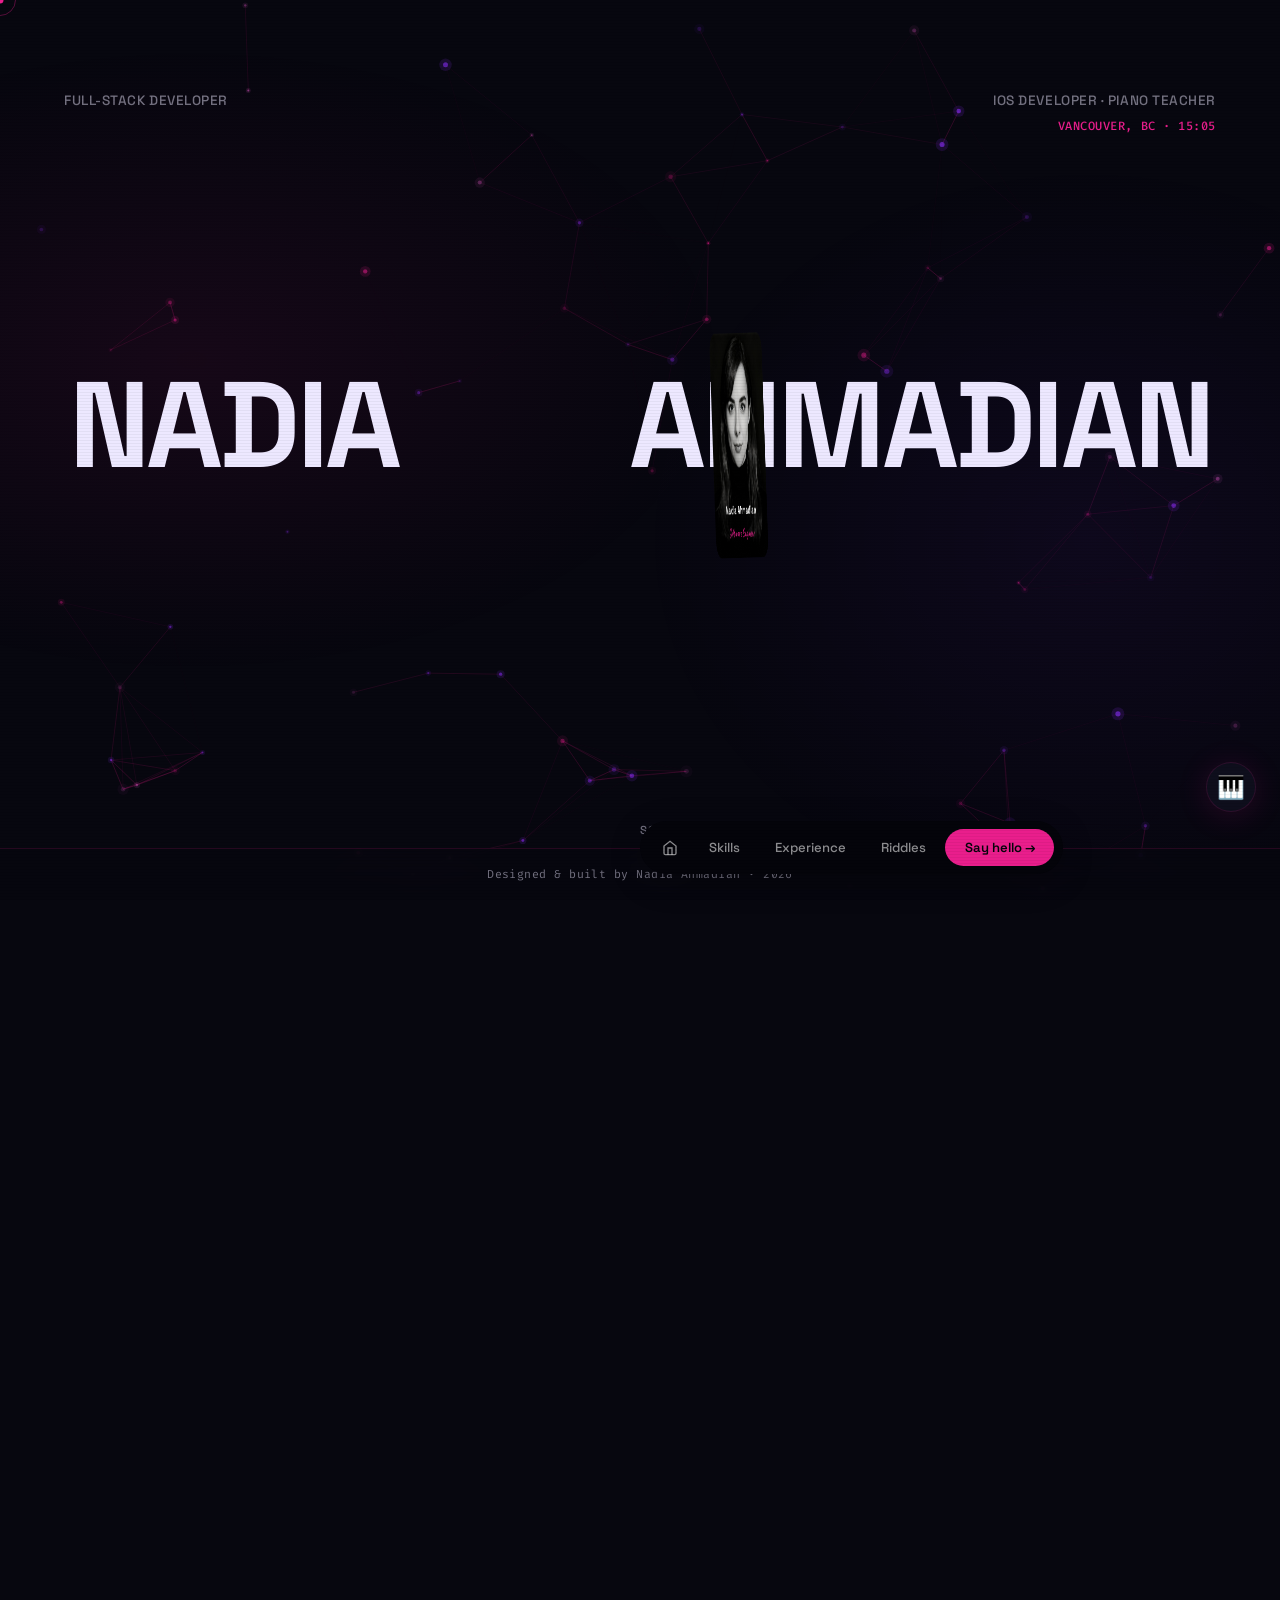
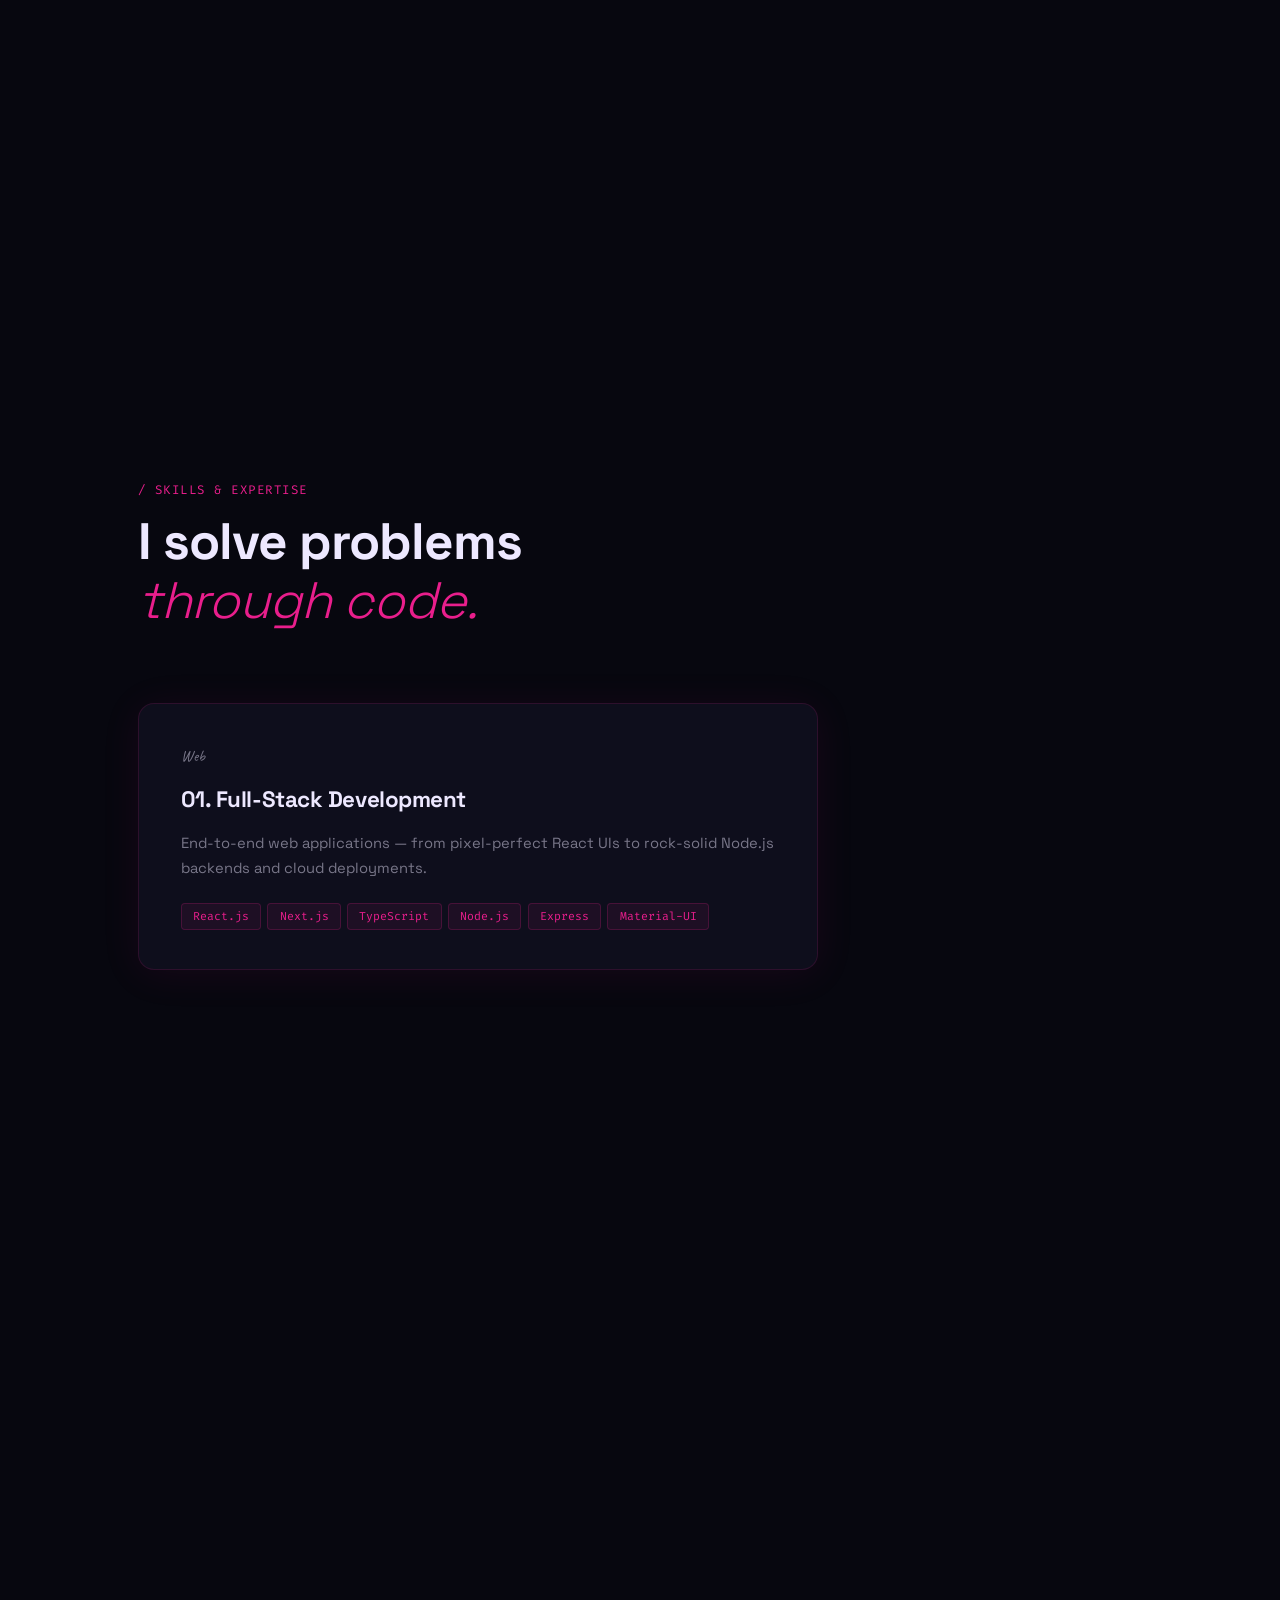
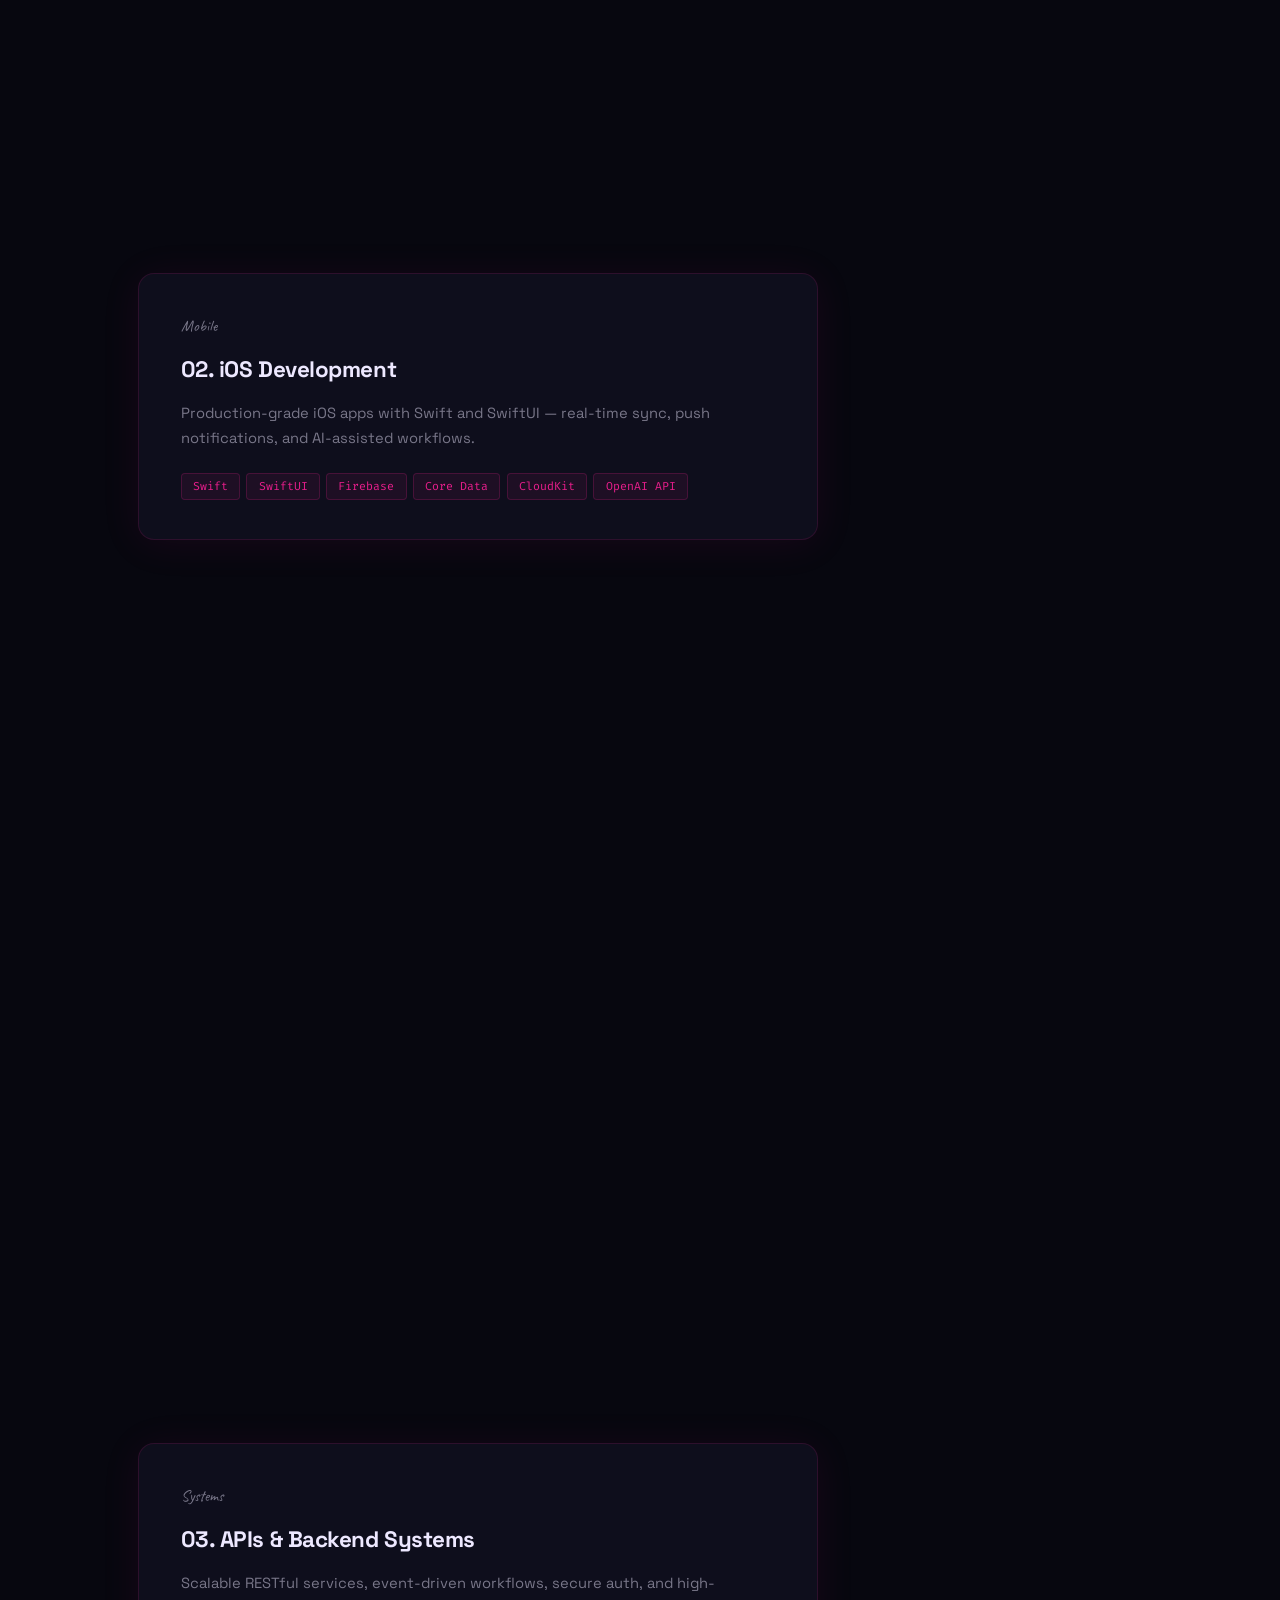
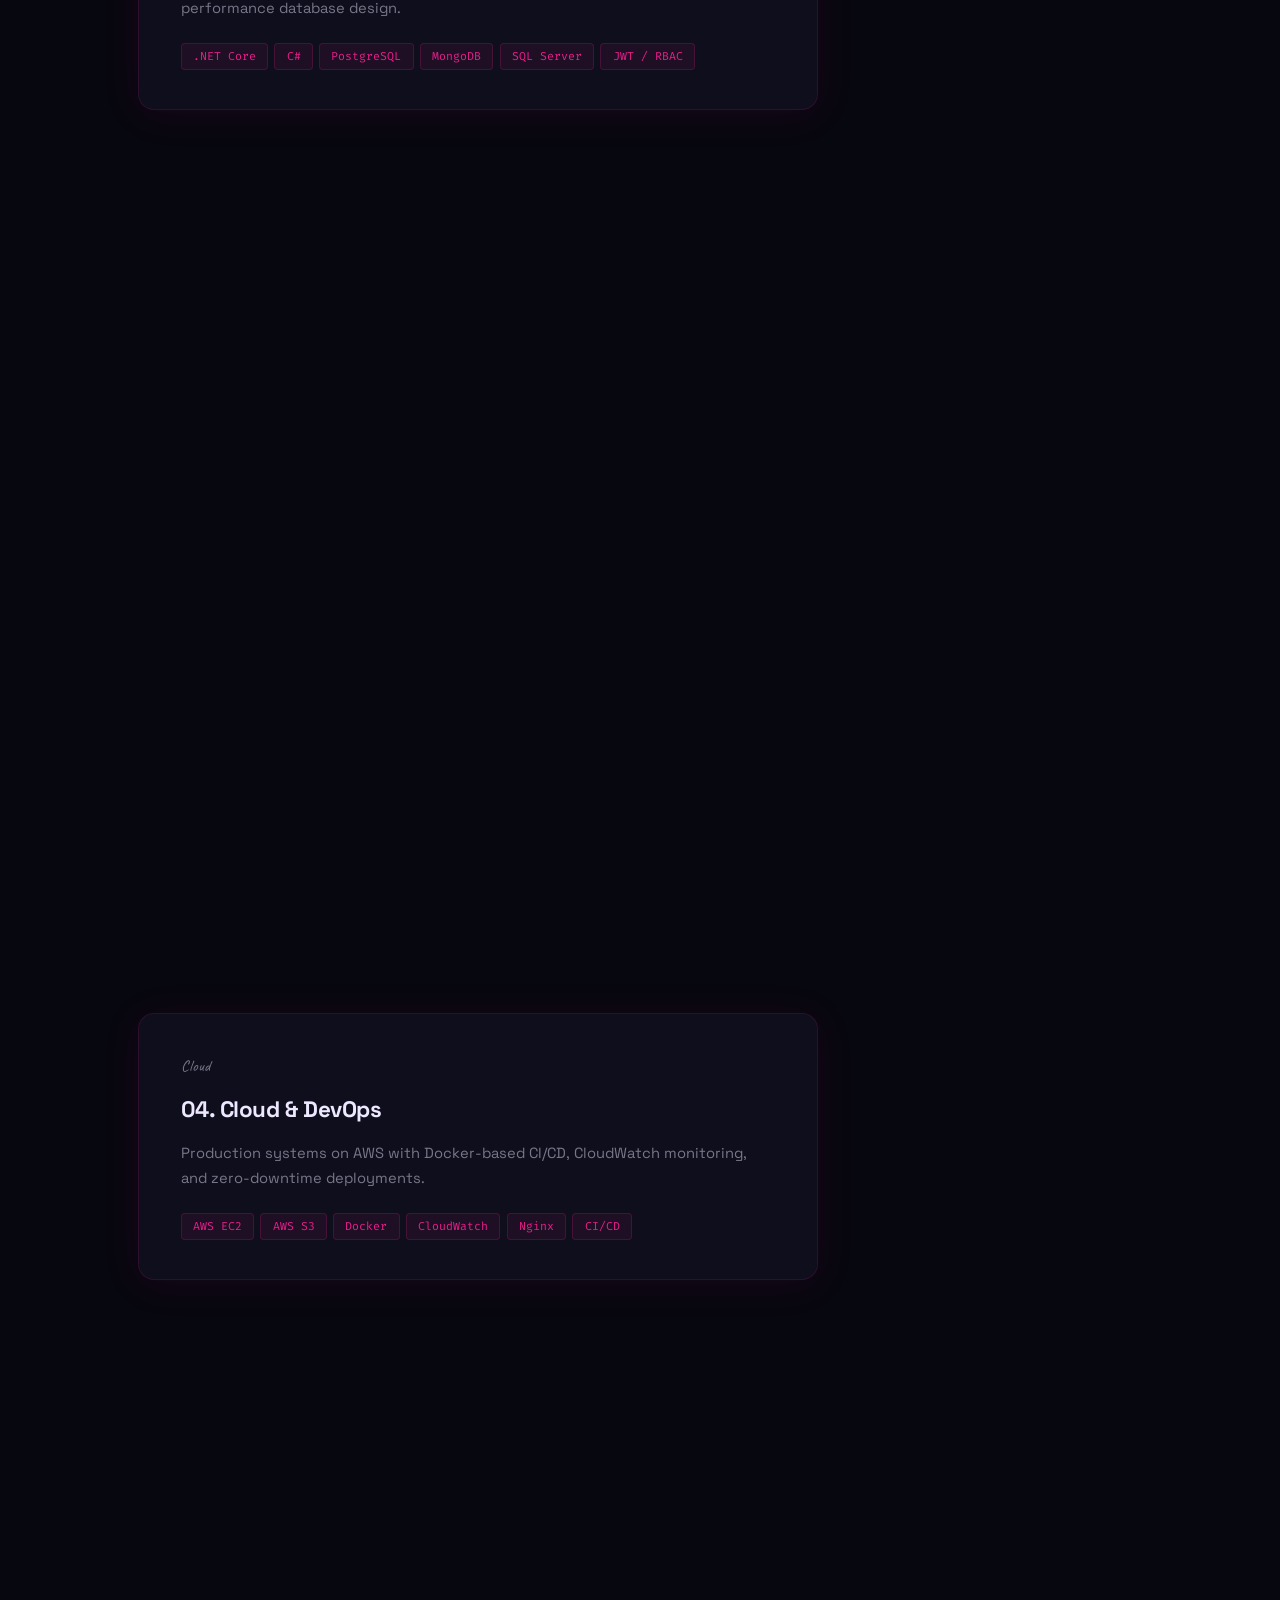
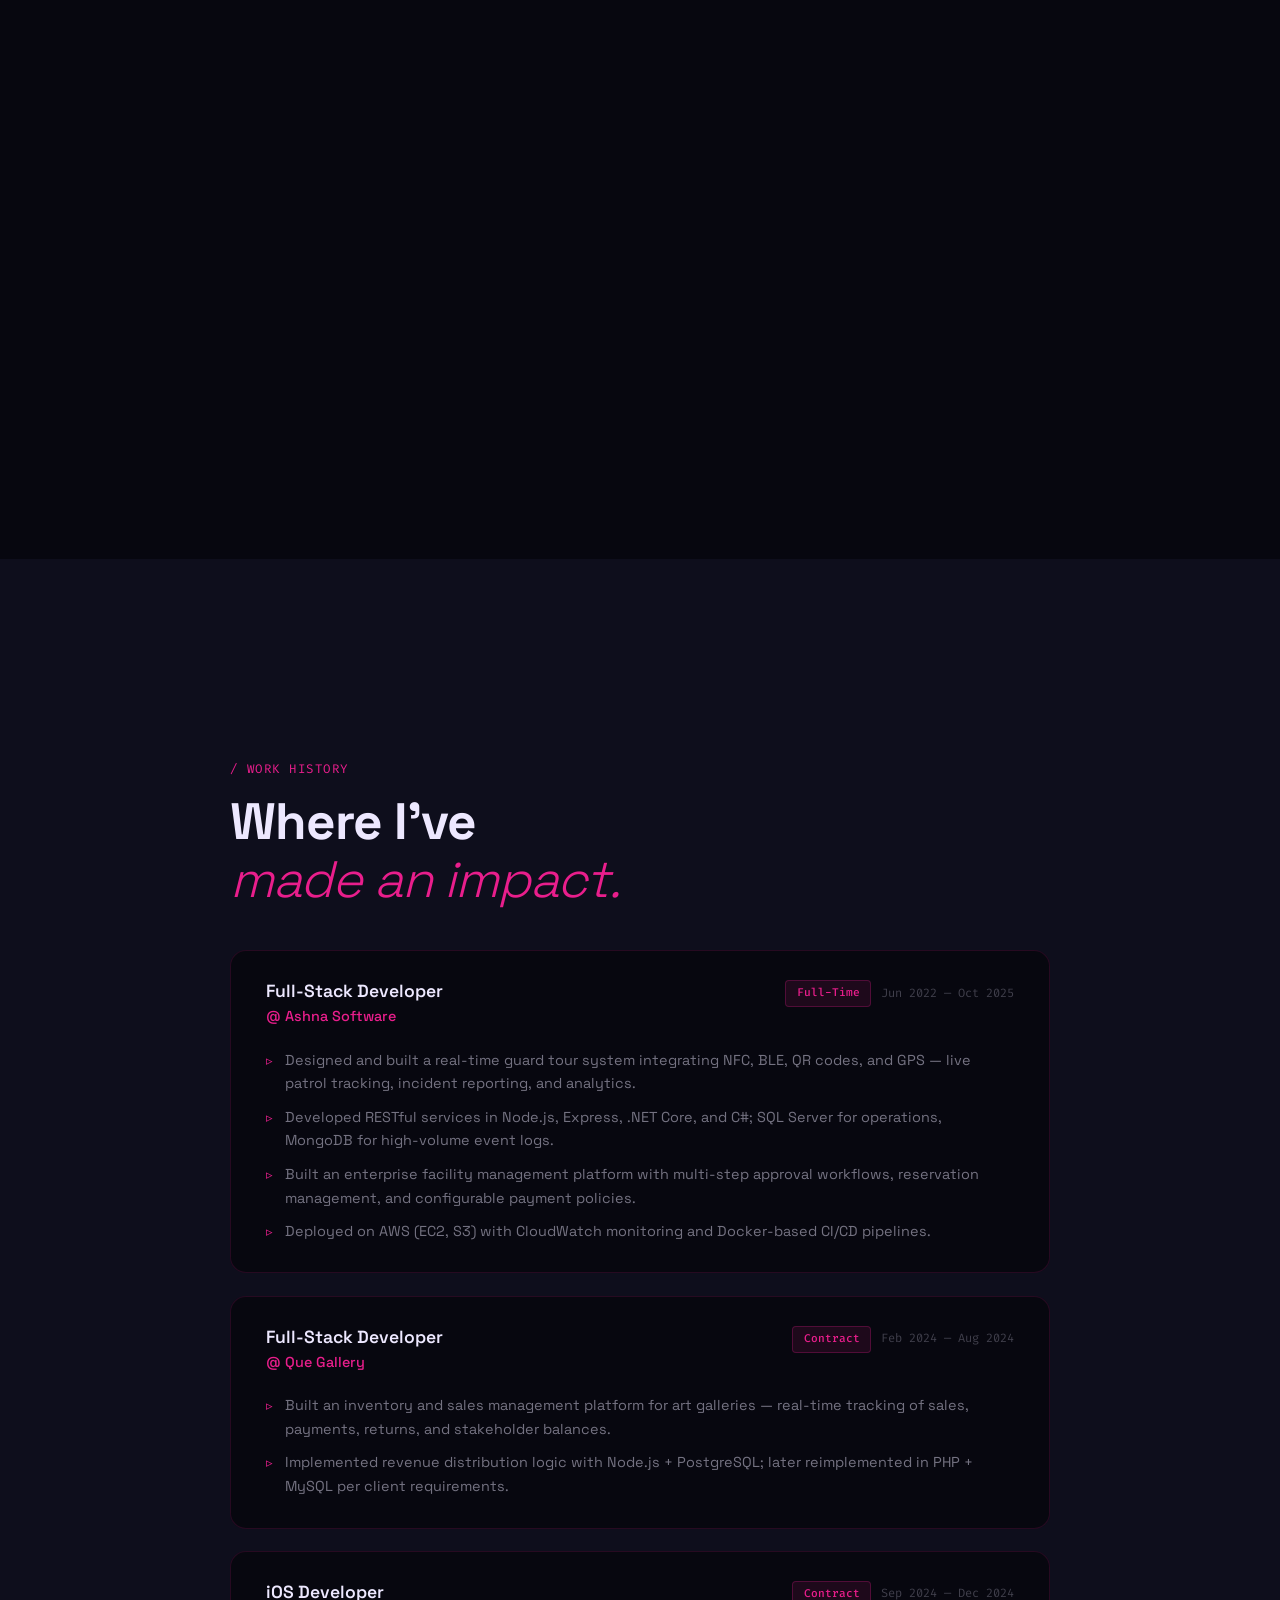
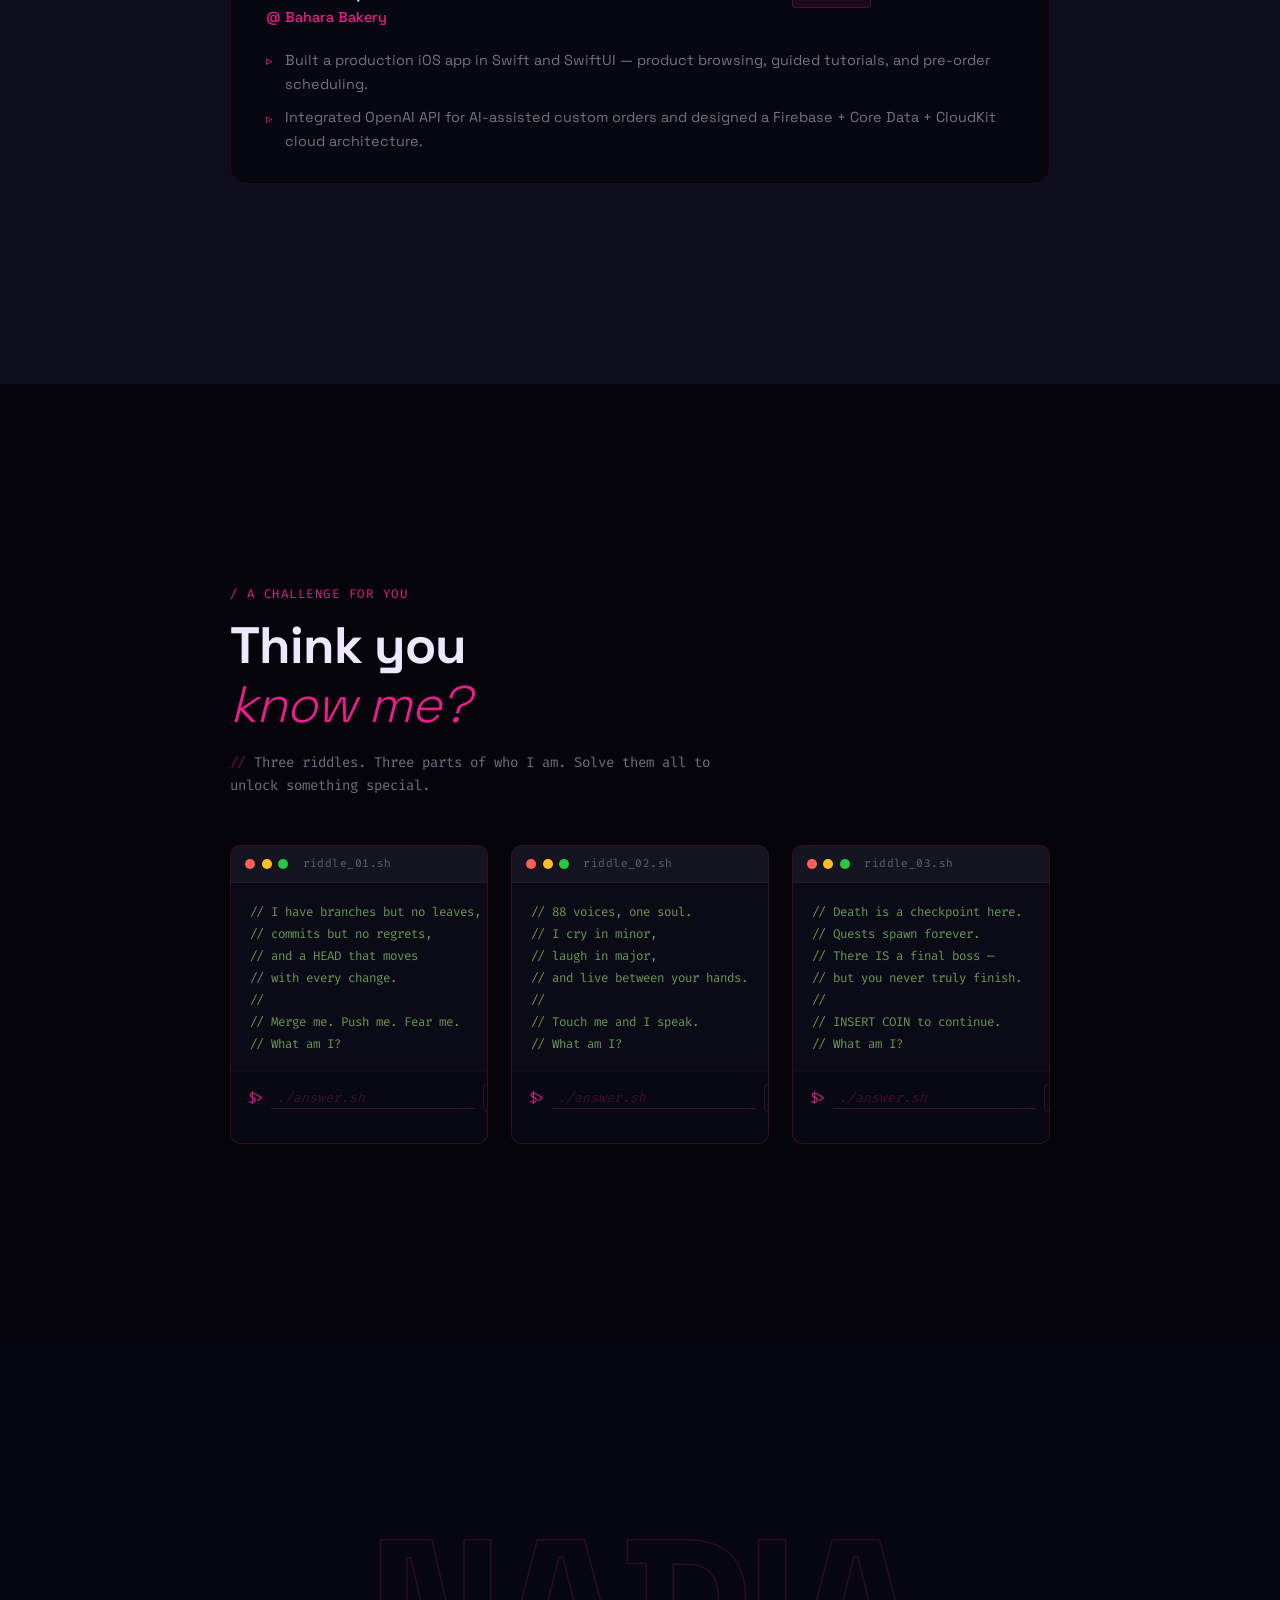
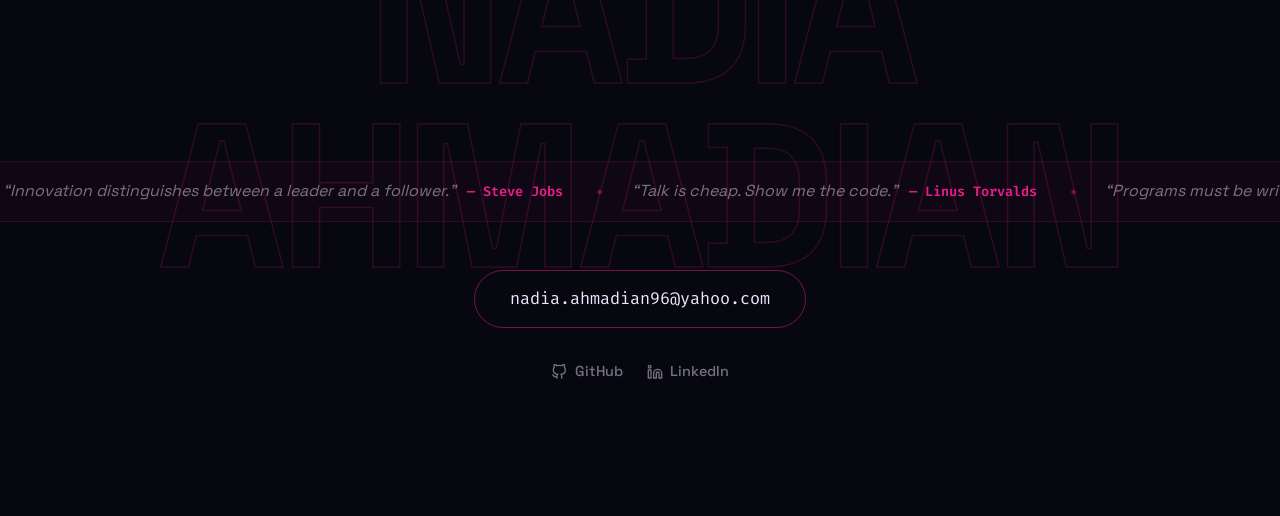
==== commit ff2bb1de: "Add files via upload" ====
--- a/index.html
+++ b/index.html
@@ -40,9 +40,13 @@
         </div>
       </div>
       <div class="fcard-back">
-        <div id="fcard-back-content">
-          <div class="fback-title" style="color:var(--accent)">Full-Stack</div>
-          <div class="fback-lines"><div>React · Node.js</div><div>Swift · AWS</div><div>TypeScript</div></div>
+        <!-- Optional video background — drop video.mp4 in repo root -->
+        <video class="fcard-video" autoplay muted loop playsinline aria-hidden="true">
+          <source src="video.mp4" type="video/mp4">
+        </video>
+        <div class="fcard-back-inner">
+          <div class="fcard-name-display">NADIA<br>AHMADIAN</div>
+          <div id="fcard-back-content"></div>
         </div>
       </div>
     </div>
@@ -50,13 +54,13 @@
 
   <!-- LOADER -->
   <div id="loader" aria-hidden="true">
-    <span class="loader-word">Hello.</span>
+    <span class="loader-lang" id="loader-lang">// English</span>
+    <span class="loader-word" id="loader-word">Hello.</span>
     <div class="loader-bar"></div>
   </div>
 
   <!-- HERO -->
   <section id="hero">
-    <div class="hex-bg" aria-hidden="true"></div>
 
     <div class="hero-meta hero-meta--left">
       <span>Full-Stack Developer</span>
@@ -101,10 +105,12 @@
     <a href="#contact" class="nav-cta">Say hello →</a>
   </nav>
 
-  <!-- STATEMENT -->
+  <!-- STATEMENT — sticky scroll text reveal -->
   <section id="statement" class="statement-section">
-    <div class="section-inner">
-      <p class="statement-text">I build things that ship — from complex iOS apps to full-stack web platforms. I move fast, write clean code, and care deeply about the people using what I make. Every line has a purpose.</p>
+    <div class="statement-sticky-wrap">
+      <div class="section-inner">
+        <p class="statement-text">I build things that ship — from complex iOS apps to full-stack web platforms. I move fast, write clean code, and care deeply about the people using what I make. Every line has a purpose.</p>
+      </div>
     </div>
   </section>
 
@@ -247,32 +253,71 @@
       </div>
       <div class="riddles-grid">
 
+        <!-- RIDDLE 01: git -->
         <div class="riddle-card reveal" data-answer="git" data-id="0">
-          <div class="riddle-icon">🌿</div>
-          <p class="riddle-q">I have branches but no leaves, commits but no regrets, and a HEAD that moves with every change. What am I?</p>
+          <div class="terminal-bar">
+            <span class="t-dot t-red"></span>
+            <span class="t-dot t-yellow"></span>
+            <span class="t-dot t-green"></span>
+            <span class="terminal-title">riddle_01.sh</span>
+          </div>
+          <pre class="riddle-code">// I have branches but no leaves,
+// commits but no regrets,
+// and a HEAD that moves
+// with every change.
+//
+// Merge me. Push me. Fear me.
+// What am I?</pre>
           <div class="riddle-input-row">
-            <input type="text" class="riddle-input" placeholder="Your answer…" autocomplete="off" />
-            <button class="riddle-submit" aria-label="Submit answer">→</button>
+            <span class="prompt">$&gt;&nbsp;</span>
+            <input type="text" class="riddle-input" placeholder="./answer.sh" autocomplete="off" spellcheck="false" />
+            <button class="riddle-submit" aria-label="Submit answer">⏎</button>
           </div>
           <p class="riddle-feedback" aria-live="polite"></p>
         </div>
 
+        <!-- RIDDLE 02: piano -->
         <div class="riddle-card reveal" data-answer="piano" data-id="1">
-          <div class="riddle-icon">🎹</div>
-          <p class="riddle-q">I have 88 voices but speak only when touched. I cry in minor and laugh in major. I live between your hands. What am I?</p>
+          <div class="terminal-bar">
+            <span class="t-dot t-red"></span>
+            <span class="t-dot t-yellow"></span>
+            <span class="t-dot t-green"></span>
+            <span class="terminal-title">riddle_02.sh</span>
+          </div>
+          <pre class="riddle-code">// 88 voices, one soul.
+// I cry in minor,
+// laugh in major,
+// and live between your hands.
+//
+// Touch me and I speak.
+// What am I?</pre>
           <div class="riddle-input-row">
-            <input type="text" class="riddle-input" placeholder="Your answer…" autocomplete="off" />
-            <button class="riddle-submit" aria-label="Submit answer">→</button>
+            <span class="prompt">$&gt;&nbsp;</span>
+            <input type="text" class="riddle-input" placeholder="./answer.sh" autocomplete="off" spellcheck="false" />
+            <button class="riddle-submit" aria-label="Submit answer">⏎</button>
           </div>
           <p class="riddle-feedback" aria-live="polite"></p>
         </div>
 
+        <!-- RIDDLE 03: game -->
         <div class="riddle-card reveal" data-answer="game" data-id="2">
-          <div class="riddle-icon">🎮</div>
-          <p class="riddle-q">In my world, death is just a checkpoint. I give you quests but no destination. I have a final boss, but you never truly finish. What am I?</p>
+          <div class="terminal-bar">
+            <span class="t-dot t-red"></span>
+            <span class="t-dot t-yellow"></span>
+            <span class="t-dot t-green"></span>
+            <span class="terminal-title">riddle_03.sh</span>
+          </div>
+          <pre class="riddle-code">// Death is a checkpoint here.
+// Quests spawn forever.
+// There IS a final boss —
+// but you never truly finish.
+//
+// INSERT COIN to continue.
+// What am I?</pre>
           <div class="riddle-input-row">
-            <input type="text" class="riddle-input" placeholder="Your answer…" autocomplete="off" />
-            <button class="riddle-submit" aria-label="Submit answer">→</button>
+            <span class="prompt">$&gt;&nbsp;</span>
+            <input type="text" class="riddle-input" placeholder="./answer.sh" autocomplete="off" spellcheck="false" />
+            <button class="riddle-submit" aria-label="Submit answer">⏎</button>
           </div>
           <p class="riddle-feedback" aria-live="polite"></p>
         </div>
@@ -293,14 +338,16 @@
     <!-- Scrolling marquee -->
     <div class="marquee-wrap" aria-hidden="true">
       <div class="marquee-track">
-        <span>Open to work&nbsp;✳&nbsp;</span>
-        <span>Let's build together&nbsp;✳&nbsp;</span>
-        <span>Open to work&nbsp;✳&nbsp;</span>
-        <span>Let's build together&nbsp;✳&nbsp;</span>
-        <span>Open to work&nbsp;✳&nbsp;</span>
-        <span>Let's build together&nbsp;✳&nbsp;</span>
-        <span>Open to work&nbsp;✳&nbsp;</span>
-        <span>Let's build together&nbsp;✳&nbsp;</span>
+        <span class="mq-quote">&ldquo;Innovation distinguishes between a leader and a follower.&rdquo;</span><span class="mq-attr">&nbsp;— Steve Jobs&nbsp;</span><span class="mq-sep">✦</span>
+        <span class="mq-quote">&ldquo;Talk is cheap. Show me the code.&rdquo;</span><span class="mq-attr">&nbsp;— Linus Torvalds&nbsp;</span><span class="mq-sep">✦</span>
+        <span class="mq-quote">&ldquo;Programs must be written for people to read.&rdquo;</span><span class="mq-attr">&nbsp;— Hal Abelson&nbsp;</span><span class="mq-sep">✦</span>
+        <span class="mq-quote">&ldquo;The best way to predict the future is to invent it.&rdquo;</span><span class="mq-attr">&nbsp;— Alan Kay&nbsp;</span><span class="mq-sep">✦</span>
+        <span class="mq-quote">&ldquo;Simplicity is the soul of efficiency.&rdquo;</span><span class="mq-attr">&nbsp;— Austin Freeman&nbsp;</span><span class="mq-sep">✦</span>
+        <span class="mq-quote">&ldquo;Innovation distinguishes between a leader and a follower.&rdquo;</span><span class="mq-attr">&nbsp;— Steve Jobs&nbsp;</span><span class="mq-sep">✦</span>
+        <span class="mq-quote">&ldquo;Talk is cheap. Show me the code.&rdquo;</span><span class="mq-attr">&nbsp;— Linus Torvalds&nbsp;</span><span class="mq-sep">✦</span>
+        <span class="mq-quote">&ldquo;Programs must be written for people to read.&rdquo;</span><span class="mq-attr">&nbsp;— Hal Abelson&nbsp;</span><span class="mq-sep">✦</span>
+        <span class="mq-quote">&ldquo;The best way to predict the future is to invent it.&rdquo;</span><span class="mq-attr">&nbsp;— Alan Kay&nbsp;</span><span class="mq-sep">✦</span>
+        <span class="mq-quote">&ldquo;Simplicity is the soul of efficiency.&rdquo;</span><span class="mq-attr">&nbsp;— Austin Freeman&nbsp;</span><span class="mq-sep">✦</span>
       </div>
     </div>
 
--- a/css/base.css
+++ b/css/base.css
@@ -1,20 +1,27 @@
 /* ═══════════════════════════════════════════
-   BASE — tokens, reset, typography, cursor, loader, scroll reveal
+   BASE — dark sci-fi / magenta coding palette
 ═══════════════════════════════════════════ */
 
 :root {
-  --bg:           #eaeae8;
-  --bg-card:      #ffffff;
-  --bg-dark:      #111111;
-  --text:         #111111;
-  --text-muted:   #777777;
-  --text-light:   #aaaaaa;
-  --accent:       #00c896;
-  --accent-dark:  #009e78;
-  --border:       rgba(0, 0, 0, 0.08);
-  --shadow:       0 2px 16px rgba(0, 0, 0, 0.06);
-  --shadow-md:    0 4px 30px rgba(0, 0, 0, 0.10);
-  --shadow-lg:    0 12px 50px rgba(0, 0, 0, 0.14);
+  /* ── Colours ── */
+  --bg:           #07070f;
+  --bg-card:      #0e0e1c;
+  --bg-dark:      #04040a;
+  --text:         #ede8ff;
+  --text-muted:   rgba(237,232,255,0.48);
+  --text-light:   rgba(237,232,255,0.25);
+  --accent:       #e91e8c;
+  --accent-dark:  #b8136d;
+  --accent-2:     #8b2fff;
+  --border:       rgba(233,30,140,0.14);
+  --border-soft:  rgba(237,232,255,0.08);
+
+  /* ── Shadows (magenta glow) ── */
+  --shadow:     0 2px 16px rgba(233,30,140,0.08);
+  --shadow-md:  0 4px 32px rgba(233,30,140,0.14);
+  --shadow-lg:  0 12px 56px rgba(233,30,140,0.20);
+
+  /* ── Geometry / Type ── */
   --radius:       16px;
   --radius-sm:    10px;
   --font-sans:    'Space Grotesk', sans-serif;
@@ -34,60 +41,100 @@
   overflow-x: hidden;
   -webkit-font-smoothing: antialiased;
 }
-ul { list-style: none; }
-a  { text-decoration: none; color: inherit; }
+ul  { list-style: none; }
+a   { text-decoration: none; color: inherit; }
 img { display: block; max-width: 100%; }
 button { border: none; background: none; font-family: var(--font-sans); }
 
-/* Scrollbar */
+/* ── CRT scanlines overlay ── */
+body::before {
+  content: '';
+  position: fixed;
+  inset: 0;
+  background: repeating-linear-gradient(
+    0deg,
+    rgba(0,0,0,0.045) 0px,
+    rgba(0,0,0,0.045) 1px,
+    transparent 1px,
+    transparent 3px
+  );
+  pointer-events: none;
+  z-index: 9990;
+}
+
+/* ── Subtle magenta/purple ambient glow ── */
+body::after {
+  content: '';
+  position: fixed;
+  inset: 0;
+  background:
+    radial-gradient(ellipse 60% 50% at 15% 40%,  rgba(233,30,140,0.07) 0%, transparent 70%),
+    radial-gradient(ellipse 50% 60% at 85% 60%,  rgba(139,47,255,0.06) 0%, transparent 70%);
+  pointer-events: none;
+  z-index: 0;
+}
+
+/* ─── Scrollbar ─── */
 ::-webkit-scrollbar { width: 5px; }
 ::-webkit-scrollbar-track { background: var(--bg); }
-::-webkit-scrollbar-thumb { background: #ccc; border-radius: 3px; }
-
-/* Selection */
-::selection { background: rgba(0,200,150,.18); }
+::-webkit-scrollbar-thumb {
+  background: linear-gradient(to bottom, var(--accent), var(--accent-2));
+  border-radius: 3px;
+}
+
+/* ─── Selection ─── */
+::selection { background: rgba(233,30,140,0.22); color: #fff; }
 
 /* ─── Custom Cursor (desktop only) ─── */
 @media (hover: hover) and (pointer: fine) {
   body, a, button { cursor: none; }
 }
-
 #cursor-dot {
   position: fixed; z-index: 9999;
   top: 0; left: 0;
   width: 7px; height: 7px;
-  background: var(--text);
+  background: var(--accent);
   border-radius: 50%;
   pointer-events: none;
   transform: translate(-50%, -50%);
-  transition: width .15s, height .15s, background .15s;
+  transition: width .15s, height .15s;
 }
 #cursor-ring {
   position: fixed; z-index: 9998;
   top: 0; left: 0;
   width: 32px; height: 32px;
-  border: 1.5px solid var(--text);
+  border: 1.5px solid var(--accent);
   border-radius: 50%;
   pointer-events: none;
   transform: translate(-50%, -50%);
   opacity: 0.35;
   transition: width .22s, height .22s, opacity .22s;
 }
-body.cursor-hover #cursor-dot  { width: 12px; height: 12px; background: var(--accent); }
-body.cursor-hover #cursor-ring { width: 46px; height: 46px; opacity: 0.2; border-color: var(--accent); }
-
-@media (hover: none) {
-  #cursor-dot, #cursor-ring { display: none; }
-}
+body.cursor-hover #cursor-dot  { width: 12px; height: 12px; }
+body.cursor-hover #cursor-ring { width: 46px; height: 46px; opacity: 0.18; }
+@media (hover: none) { #cursor-dot, #cursor-ring { display: none; } }
 
 /* ─── Loader ─── */
 #loader {
   position: fixed; inset: 0; z-index: 10000;
-  background: var(--bg);
-  display: flex; align-items: center; justify-content: center;
-  transition: opacity .5s ease, visibility .5s ease;
+  background: var(--bg-dark);
+  display: flex;
+  flex-direction: column;
+  align-items: center;
+  justify-content: center;
+  gap: 1rem;
+  transition: opacity .6s ease, visibility .6s ease;
 }
 #loader.hidden { opacity: 0; visibility: hidden; }
+
+.loader-lang {
+  font-family: var(--font-mono);
+  font-size: 0.78rem;
+  color: var(--text-muted);
+  letter-spacing: 0.06em;
+  min-height: 1.2em;
+  transition: opacity 0.15s;
+}
 
 .loader-word {
   font-family: var(--font-sans);
@@ -95,12 +142,23 @@
   font-weight: 700;
   color: var(--text);
   letter-spacing: -0.02em;
-}
+  transition: opacity 0.12s;
+}
+
+/* Cursor blink in loader */
+.loader-word::after {
+  content: '_';
+  color: var(--accent);
+  animation: blink 0.8s step-end infinite;
+}
+@keyframes blink { 0%,100%{opacity:1} 50%{opacity:0} }
+
 .loader-bar {
   position: absolute; bottom: 0; left: 0;
-  height: 3px; background: var(--accent);
+  height: 2px;
+  background: linear-gradient(to right, var(--accent), var(--accent-2));
   width: 0;
-  animation: loaderBar 1.3s ease forwards;
+  animation: loaderBar 1.6s ease forwards;
 }
 @keyframes loaderBar { to { width: 100%; } }
 
@@ -111,17 +169,16 @@
   transition: opacity .6s ease, transform .6s ease;
 }
 .reveal.visible { opacity: 1; transform: translateY(0); }
-.reveal-delay-1 { transition-delay: .1s; }
-.reveal-delay-2 { transition-delay: .2s; }
-.reveal-delay-3 { transition-delay: .3s; }
 
 /* ─── Shared typography helpers ─── */
 .section-label {
-  font-family: var(--font-hand);
-  font-size: 1.15rem;
-  color: var(--text-muted);
+  font-family: var(--font-mono);
+  font-size: 0.78rem;
+  color: var(--accent);
   display: block;
-  margin-bottom: .6rem;
+  margin-bottom: 0.8rem;
+  letter-spacing: 0.12em;
+  text-transform: uppercase;
 }
 
 .section-heading {
@@ -135,7 +192,7 @@
 .section-heading em {
   font-style: italic;
   font-weight: 300;
-  color: var(--text-muted);
+  color: var(--accent);
 }
 
 .section-inner {
@@ -143,20 +200,3 @@
   margin: 0 auto;
   padding: 100px clamp(1.2rem, 5vw, 2.5rem);
 }
-
-/* ─── Footer ─── */
-footer {
-  text-align: center;
-  padding: 2rem 1rem 6rem;
-  font-size: .82rem;
-  color: var(--text-light);
-}
-
-/* ─── Hex background texture ─── */
-.hex-bg {
-  position: absolute; inset: 0;
-  background-image: url("data:image/svg+xml,%3Csvg xmlns='http://www.w3.org/2000/svg' width='56' height='100'%3E%3Cpath d='M28 66L0 50V16L28 0l28 16v34zm0 0v34L0 84m28-18l28 16M28 32L0 16M28 32l28-16' stroke='%23d0d0cc' stroke-width='1.2' fill='none'/%3E%3C/svg%3E");
-  opacity: .55;
-  pointer-events: none;
-  z-index: 0;
-}
--- a/css/sections.css
+++ b/css/sections.css
@@ -2,26 +2,36 @@
    SECTIONS — statement, skills, experience, contact, footer
 ═══════════════════════════════════════════ */
 
-/* ─── STATEMENT — scroll-driven word reveal ─── */
+/* ─── STATEMENT — sticky 300 vh scroll-reveal ─── */
 .statement-section {
-  padding: 120px 0 80px;
+  min-height: 300vh;
   background: var(--bg);
+  position: relative;
+}
+
+/* The sticky container: pins text to viewport for 200vh of scroll room */
+.statement-sticky-wrap {
+  position: sticky;
+  top: 0;
+  height: 100vh;
+  display: flex;
+  align-items: center;
 }
 
 .statement-text {
   font-size: clamp(1.6rem, 3.5vw, 2.8rem);
   font-weight: 500;
-  line-height: 1.35;
+  line-height: 1.4;
   letter-spacing: -0.02em;
   color: var(--text);
   max-width: 820px;
 }
 
-/* Individual word spans — JS adds .sw--on */
+/* Individual word spans — transparent until JS adds .sw--on */
 .sw {
   display: inline;
-  color: rgba(0,0,0,0.1);
-  transition: color 0.4s ease;
+  color: transparent;
+  transition: color 0.45s ease;
 }
 .sw--on {
   color: var(--text);
@@ -30,6 +40,7 @@
 /* ─── SKILLS ─── */
 #skills {
   padding: 80px 0 0;
+  position: relative;
 }
 
 .skills-inner {
@@ -46,45 +57,44 @@
 .skills-stack {
   display: flex;
   flex-direction: column;
-  /* No gap — each item provides its own scroll room */
 }
 
 .stack-item {
-  /* Enough height to scroll through before next card takes over */
-  min-height: 80vh;
+  /* Enough scroll height so card sits before next one takes over */
+  min-height: 130vh;
   padding-top: 24px;
-  padding-bottom: 24px;
-  display: flex;
-  align-items: flex-start;
-  /* z-index set via inline CSS variable */
+  /* Create a stacking context with z-index from inline --z variable */
   position: relative;
   z-index: var(--z);
 }
 
 .stack-item .skill-card {
-  /* Sticky: card stays visible while its parent is in view */
+  /* Sticky: stays visible while parent scrolls */
   position: sticky;
   top: 88px;
   width: 100%;
   max-width: 680px;
-  /* Solid background so it visually covers the card below */
+  /* Opaque background is essential — covers the card beneath */
   background: var(--bg-card);
   border-radius: var(--radius);
   padding: 2.4rem 2.6rem;
-  box-shadow: 0 2px 0 rgba(0,0,0,0.06), var(--shadow-md);
   border: 1px solid var(--border);
+  box-shadow: 0 4px 40px rgba(233,30,140,0.08);
   transition: box-shadow 0.3s ease, border-color 0.3s ease;
+  /* z-index must also be on the sticky element itself */
+  z-index: var(--z);
 }
 
 .stack-item .skill-card:hover {
-  box-shadow: 0 2px 0 rgba(0,0,0,0.06), var(--shadow-lg);
-  border-color: rgba(0,200,150,0.2);
-}
-
-/* Scale-down cards that slide under new ones — JS adds .buried */
+  box-shadow: 0 4px 40px rgba(233,30,140,0.2);
+  border-color: rgba(233,30,140,0.3);
+}
+
+/* Scale-down + fade the card being buried — JS adds .buried */
 .stack-item .skill-card.buried {
-  transform: scale(0.97) translateY(-8px);
-  opacity: 0.75;
+  transform: scale(0.96) translateY(-10px);
+  opacity: 0.6;
+  transition: transform 0.4s ease, opacity 0.4s ease, box-shadow 0.3s ease, border-color 0.3s ease;
 }
 
 .card-tag {
@@ -119,11 +129,41 @@
 .tech-list li {
   font-family: var(--font-mono);
   font-size: 0.72rem;
-  color: var(--text-muted);
-  background: rgba(0,0,0,0.04);
-  border: 1px solid var(--border);
+  color: var(--accent);
+  background: rgba(233,30,140,0.07);
+  border: 1px solid rgba(233,30,140,0.2);
   padding: 0.2rem 0.7rem;
   border-radius: 4px;
+}
+
+/* ─── SKILLS sticky panel (right-side detail, desktop only) ─── */
+.skills-panel {
+  position: sticky;
+  top: 100px;
+  align-self: flex-start;
+}
+
+#panel-tags {
+  display: flex;
+  flex-wrap: wrap;
+  gap: 0.4rem;
+  margin-top: 0.6rem;
+}
+
+#panel-tags span {
+  font-family: var(--font-mono);
+  font-size: 0.7rem;
+  background: rgba(233,30,140,0.09);
+  color: var(--accent);
+  border: 1px solid rgba(233,30,140,0.22);
+  padding: 0.2rem 0.65rem;
+  border-radius: 4px;
+  animation: tagPop 0.3s ease both;
+}
+
+@keyframes tagPop {
+  from { opacity: 0; transform: scale(0.88); }
+  to   { opacity: 1; transform: scale(1); }
 }
 
 /* ─── EXPERIENCE ─── */
@@ -143,11 +183,12 @@
   border: 1px solid var(--border);
   border-radius: var(--radius);
   padding: 1.8rem 2.2rem;
+  background: var(--bg);
   transition: box-shadow var(--transition), border-color var(--transition);
 }
 .exp-item:hover {
   box-shadow: var(--shadow-md);
-  border-color: rgba(0,200,150,0.2);
+  border-color: rgba(233,30,140,0.3);
 }
 
 .exp-header {
@@ -181,9 +222,9 @@
 .exp-badge {
   font-family: var(--font-mono);
   font-size: 0.7rem;
-  background: rgba(0,200,150,0.1);
-  color: var(--accent-dark);
-  border: 1px solid rgba(0,200,150,0.25);
+  background: rgba(233,30,140,0.1);
+  color: var(--accent);
+  border: 1px solid rgba(233,30,140,0.25);
   padding: 0.2rem 0.65rem;
   border-radius: 4px;
   font-weight: 500;
@@ -229,7 +270,7 @@
   justify-content: flex-end;
 }
 
-/* Large ghost name in background */
+/* Large ghost name in background — magenta stroke on dark bg */
 .contact-ghost {
   position: absolute;
   top: 50%;
@@ -240,7 +281,7 @@
   line-height: 0.9;
   letter-spacing: -0.04em;
   color: transparent;
-  -webkit-text-stroke: 1.5px rgba(0,0,0,0.07);
+  -webkit-text-stroke: 1.5px rgba(233,30,140,0.18);
   text-align: center;
   white-space: nowrap;
   user-select: none;
@@ -248,31 +289,48 @@
   text-transform: uppercase;
 }
 
-/* Marquee ticker */
+/* ── Marquee ticker ── */
 .marquee-wrap {
   overflow: hidden;
   width: 100%;
-  padding: 0.6rem 0;
-  border-top: 1px solid rgba(0,0,0,0.08);
-  border-bottom: 1px solid rgba(0,0,0,0.08);
+  padding: 1rem 0;
+  border-top: 1px solid rgba(233,30,140,0.15);
+  border-bottom: 1px solid rgba(233,30,140,0.15);
   position: relative;
   z-index: 1;
+  background: rgba(233,30,140,0.04);
 }
 
 .marquee-track {
   display: flex;
+  align-items: baseline;
   width: max-content;
-  animation: marqueeScroll 22s linear infinite;
-}
-
-.marquee-track span {
+  animation: marqueeScroll 55s linear infinite;
+  gap: 0;
+}
+
+.mq-quote {
   font-family: var(--font-sans);
-  font-size: clamp(1.1rem, 2.5vw, 1.8rem);
-  font-weight: 700;
-  letter-spacing: -0.01em;
-  color: var(--text);
+  font-size: clamp(0.82rem, 1.5vw, 1rem);
+  font-style: italic;
+  font-weight: 400;
+  color: var(--text-muted);
   white-space: nowrap;
-  padding: 0.2rem 0.5rem;
+  padding: 0 0.2rem;
+}
+
+.mq-attr {
+  font-family: var(--font-mono);
+  font-size: clamp(0.72rem, 1.2vw, 0.85rem);
+  color: var(--accent);
+  white-space: nowrap;
+  font-weight: 600;
+}
+
+.mq-sep {
+  color: rgba(233,30,140,0.5);
+  padding: 0 1.5rem;
+  font-size: 0.7rem;
 }
 
 @keyframes marqueeScroll {
@@ -293,16 +351,17 @@
   font-family: var(--font-mono);
   font-size: clamp(0.85rem, 1.6vw, 1.05rem);
   color: var(--text);
-  border: 1.5px solid var(--text);
+  border: 1.5px solid rgba(233,30,140,0.5);
   padding: 0.9rem 2.2rem;
   border-radius: 100px;
-  transition: background var(--transition), color var(--transition);
+  transition: background var(--transition), color var(--transition), border-color var(--transition);
   word-break: break-all;
   margin-bottom: 2rem;
 }
 .contact-email-main:hover {
-  background: var(--text);
-  color: var(--bg);
+  background: var(--accent);
+  color: #fff;
+  border-color: var(--accent);
 }
 
 .contact-links {
@@ -322,16 +381,16 @@
 }
 .contact-links a:hover { color: var(--accent); }
 
-/* ─── FOOTER — frosted glass, sticky under contact ─── */
+/* ─── FOOTER — frosted dark glass, sticky under contact ─── */
 footer {
   position: sticky;
   bottom: 0;
   z-index: 5;
   padding: 1rem 2rem;
-  background: rgba(234, 234, 232, 0.78);
+  background: rgba(7, 7, 15, 0.88);
   backdrop-filter: blur(18px);
   -webkit-backdrop-filter: blur(18px);
-  border-top: 1px solid rgba(0,0,0,0.07);
+  border-top: 1px solid rgba(233,30,140,0.15);
   text-align: center;
   font-family: var(--font-mono);
   font-size: 0.72rem;
@@ -341,20 +400,20 @@
 
 /* ─── Responsive ─── */
 @media (max-width: 900px) {
-  .stack-item { min-height: 60vh; }
+  .stack-item { min-height: 100vh; }
   .stack-item .skill-card { max-width: 100%; }
   .contact-ghost { font-size: clamp(3.5rem, 18vw, 8rem); }
 }
 
 @media (max-width: 640px) {
   #skills { padding-top: 60px; }
-  .stack-item { min-height: 50vh; padding-top: 12px; }
+  .stack-item { min-height: 80vh; padding-top: 12px; }
   .stack-item .skill-card { padding: 1.5rem 1.6rem; top: 72px; }
   .skill-card h3 { font-size: 1.15rem; }
   .exp-item { padding: 1.3rem 1.4rem; }
   .exp-header { flex-direction: column; gap: 0.6rem; }
   .section-inner { padding: 70px clamp(1rem, 4vw, 1.5rem); }
-  .statement-section { padding: 80px 0 60px; }
+  .statement-section { min-height: 200vh; }
   .contact-ghost { display: none; }
   footer { position: static; }
 }
--- a/css/riddles.css
+++ b/css/riddles.css
@@ -1,139 +1,200 @@
 /* ═══════════════════════════════════════════
-   RIDDLES
+   RIDDLES — terminal window aesthetic
 ═══════════════════════════════════════════ */
 
 #riddles {
   background: var(--bg-dark);
-}
-
-#riddles .section-label { color: rgba(255,255,255,.4); }
-
-#riddles .section-heading {
-  color: #fff;
-}
-#riddles .section-heading em { color: rgba(255,255,255,.35); }
+  padding: 100px 0;
+}
+
+#riddles .section-label { color: var(--accent); }
+
+#riddles .section-heading { color: var(--text); }
+#riddles .section-heading em { color: var(--accent); }
 
 .riddles-heading { margin-bottom: 1rem; }
 
 .riddles-intro {
-  font-size: .95rem;
-  color: rgba(255,255,255,.45);
+  font-family: var(--font-mono);
+  font-size: 0.88rem;
+  color: var(--text-muted);
   margin-bottom: 3rem;
   max-width: 480px;
 }
+.riddles-intro::before { content: '// '; color: rgba(233,30,140,0.5); }
 
 /* ─── Grid ─── */
 .riddles-grid {
   display: grid;
   grid-template-columns: repeat(3, 1fr);
-  gap: 1.2rem;
-}
-
-/* ─── Card ─── */
+  gap: 1.4rem;
+}
+
+/* ─── Terminal Card ─── */
 .riddle-card {
-  background: rgba(255,255,255,.04);
-  border: 1px solid rgba(255,255,255,.09);
-  border-radius: var(--radius);
-  padding: 1.8rem 1.6rem;
+  background: #0b0b18;
+  border: 1px solid rgba(233,30,140,0.18);
+  border-radius: var(--radius-sm);
   display: flex;
   flex-direction: column;
-  gap: 1rem;
-  transition: border-color var(--transition), background var(--transition), transform var(--transition);
+  overflow: hidden;
+  transition: border-color var(--transition), box-shadow var(--transition);
 }
 .riddle-card:hover {
-  background: rgba(255,255,255,.065);
-  border-color: rgba(255,255,255,.18);
-  transform: translateY(-3px);
+  border-color: rgba(233,30,140,0.45);
+  box-shadow: 0 0 28px rgba(233,30,140,0.12);
 }
 .riddle-card.solved {
   border-color: var(--accent);
-  background: rgba(0,200,150,.07);
-}
-
-.riddle-icon { font-size: 2rem; line-height: 1; }
-
-.riddle-q {
-  font-size: .88rem;
-  color: rgba(255,255,255,.7);
-  line-height: 1.65;
+  box-shadow: 0 0 32px rgba(233,30,140,0.22);
+}
+
+/* ── Terminal title bar ── */
+.terminal-bar {
+  display: flex;
+  align-items: center;
+  gap: 0.4rem;
+  background: rgba(255,255,255,0.04);
+  border-bottom: 1px solid rgba(233,30,140,0.12);
+  padding: 0.55rem 0.9rem;
+  flex-shrink: 0;
+}
+
+/* macOS-style traffic-light dots */
+.t-dot {
+  width: 10px;
+  height: 10px;
+  border-radius: 50%;
+  flex-shrink: 0;
+}
+.t-red    { background: #ff5f57; }
+.t-yellow { background: #ffbd2e; }
+.t-green  { background: #28c840; }
+
+.terminal-title {
+  font-family: var(--font-mono);
+  font-size: 0.7rem;
+  color: var(--text-muted);
+  margin-left: 0.5rem;
+  letter-spacing: 0.04em;
+  opacity: 0.75;
+}
+
+/* ── Code block ── */
+.riddle-code {
+  font-family: var(--font-mono);
+  font-size: 0.78rem;
+  line-height: 1.75;
+  color: rgba(237,232,255,0.65);
+  padding: 1.2rem 1.2rem 1rem;
+  white-space: pre;
+  overflow-x: auto;
   flex: 1;
-}
-
-/* ─── Input ─── */
+  /* Syntax highlights — comments in muted green */
+  background: transparent;
+}
+
+/* Comment-style riddle text */
+.riddle-code {
+  color: #6a9955;   /* VSCode comment green */
+}
+
+/* ── Input row with $> prompt ── */
 .riddle-input-row {
   display: flex;
-  gap: .5rem;
+  align-items: center;
+  gap: 0;
+  padding: 0.7rem 1rem 0.8rem;
+  border-top: 1px solid rgba(233,30,140,0.08);
+  background: rgba(0,0,0,0.25);
+}
+
+.prompt {
+  font-family: var(--font-mono);
+  font-size: 0.82rem;
+  color: var(--accent);
+  flex-shrink: 0;
+  user-select: none;
 }
 
 .riddle-input {
   flex: 1;
-  background: rgba(255,255,255,.07);
-  border: 1px solid rgba(255,255,255,.12);
-  border-radius: 8px;
-  padding: .55rem .9rem;
-  font-family: var(--font-sans);
-  font-size: .85rem;
-  color: #fff;
+  background: transparent;
+  border: none;
+  border-bottom: 1px solid rgba(233,30,140,0.25);
+  padding: 0.15rem 0.4rem;
+  font-family: var(--font-mono);
+  font-size: 0.82rem;
+  color: var(--text);
   outline: none;
-  transition: border-color var(--transition), background var(--transition);
-}
-.riddle-input::placeholder { color: rgba(255,255,255,.3); }
-.riddle-input:focus {
-  border-color: var(--accent);
-  background: rgba(0,200,150,.07);
-}
-.riddle-input:disabled {
-  opacity: .5;
-  cursor: not-allowed;
-}
+  transition: border-color var(--transition);
+}
+.riddle-input::placeholder { color: rgba(233,30,140,0.25); font-style: italic; }
+.riddle-input:focus { border-bottom-color: var(--accent); }
+.riddle-input:disabled { opacity: 0.45; cursor: not-allowed; }
 
 .riddle-submit {
-  background: rgba(255,255,255,.1);
-  color: #fff;
-  border: 1px solid rgba(255,255,255,.15);
-  border-radius: 8px;
-  width: 38px;
-  font-size: 1rem;
-  display: flex; align-items: center; justify-content: center;
-  transition: background var(--transition), border-color var(--transition);
-  flex-shrink: 0;
+  background: transparent;
+  color: var(--text-muted);
+  border: 1px solid rgba(233,30,140,0.2);
+  border-radius: 4px;
+  width: 32px;
+  height: 28px;
+  font-family: var(--font-mono);
+  font-size: 0.78rem;
+  display: flex;
+  align-items: center;
+  justify-content: center;
+  margin-left: 0.5rem;
+  transition: background var(--transition), color var(--transition), border-color var(--transition);
+  flex-shrink: 0;
+  cursor: pointer;
 }
 .riddle-submit:hover {
   background: var(--accent);
   border-color: var(--accent);
-  color: var(--bg-dark);
-}
-.riddle-submit:disabled { opacity: .4; }
-
-/* ─── Feedback ─── */
+  color: #fff;
+}
+.riddle-submit:disabled { opacity: 0.35; pointer-events: none; }
+
+/* ── Feedback line ── */
 .riddle-feedback {
   font-family: var(--font-mono);
-  font-size: .75rem;
-  min-height: 1em;
-  transition: color .2s;
-}
-.riddle-feedback.correct { color: var(--accent); }
-.riddle-feedback.wrong   { color: #ff6b6b; }
+  font-size: 0.72rem;
+  padding: 0.3rem 1rem 0.7rem;
+  min-height: 1.6em;
+  color: var(--text-muted);
+  background: rgba(0,0,0,0.25);
+}
+.riddle-feedback.correct { color: #28c840; }
+.riddle-feedback.wrong   { color: #ff5f57; }
+
+/* ── Solved state overlay text ── */
+.riddle-card.solved .terminal-title::after {
+  content: ' ✓ solved';
+  color: #28c840;
+}
 
 /* ─── Unlock banner ─── */
 .riddle-unlock {
   margin-top: 2.5rem;
-  background: rgba(0,200,150,.12);
-  border: 1px solid rgba(0,200,150,.3);
+  background: rgba(233,30,140,0.08);
+  border: 1px solid rgba(233,30,140,0.3);
   border-radius: var(--radius-sm);
   padding: 1.2rem 1.6rem;
   text-align: center;
-  color: rgba(255,255,255,.8);
-  font-size: .92rem;
-  line-height: 1.6;
+  font-family: var(--font-mono);
+  font-size: 0.88rem;
+  color: var(--text-muted);
+  line-height: 1.7;
   display: none;
-  animation: popIn .4s ease;
+  animation: popIn 0.4s ease;
 }
 .riddle-unlock[aria-hidden="false"] { display: block; }
 .riddle-unlock strong { color: var(--accent); }
 
 @keyframes popIn {
-  from { opacity: 0; transform: scale(.96) translateY(8px); }
+  from { opacity: 0; transform: scale(0.96) translateY(8px); }
   to   { opacity: 1; transform: scale(1) translateY(0); }
 }
 
@@ -143,5 +204,5 @@
 }
 @media (max-width: 560px) {
   .riddles-grid { grid-template-columns: 1fr; }
-  .riddle-card  { padding: 1.4rem 1.2rem; }
-}
+  .riddle-code  { font-size: 0.72rem; }
+}
--- a/css/floatingcard.css
+++ b/css/floatingcard.css
@@ -104,18 +104,75 @@
   border-radius: 18px;
 }
 
-/* ─── BACK — info ─── */
+/* ─── BACK — video + name + section info ─── */
 .fcard-back {
   background: var(--bg-dark);
-  transform: rotateY(180deg);         /* always pre-rotated */
+  transform: rotateY(180deg);     /* always pre-rotated 180° */
+  border: 1.5px solid rgba(233,30,140,0.30);
+  position: relative;
+}
+
+/* Full-card video layer (sits behind content) */
+.fcard-video {
+  position: absolute;
+  inset: 0;
+  width: 100%;
+  height: 100%;
+  object-fit: cover;
+  opacity: 0.18;
+  border-radius: 18px;
+  pointer-events: none;
+}
+
+/* Gradient vignette over video */
+.fcard-back::after {
+  content: '';
+  position: absolute;
+  inset: 0;
+  background: radial-gradient(ellipse at center, transparent 30%, rgba(4,4,10,0.7) 100%);
+  border-radius: 18px;
+  pointer-events: none;
+  z-index: 0;
+}
+
+/* Overlay wrapper (name + dynamic content) */
+.fcard-back-inner {
+  position: absolute;
+  inset: 0;
+  z-index: 1;
   display: flex;
+  flex-direction: column;
   align-items: center;
   justify-content: center;
-  padding: 1.2rem 1rem;
-  border: 1.5px solid rgba(0,200,150,0.22);
-}
-
-/* Content fade on section change */
+  padding: 1rem 0.8rem;
+  gap: 0.5rem;
+}
+
+/* "NADIA AHMADIAN" name display */
+.fcard-name-display {
+  font-family: var(--font-sans);
+  font-size: 0.95rem;
+  font-weight: 900;
+  color: var(--accent);
+  letter-spacing: 0.12em;
+  text-transform: uppercase;
+  text-align: center;
+  line-height: 1.2;
+  text-shadow: 0 0 16px rgba(233,30,140,0.5);
+}
+
+/* Thin magenta divider below name */
+.fcard-name-display::after {
+  content: '';
+  display: block;
+  width: 28px;
+  height: 1.5px;
+  background: var(--accent);
+  margin: 0.45rem auto 0;
+  opacity: 0.6;
+}
+
+/* Dynamic section content */
 #fcard-back-content {
   width: 100%;
   text-align: center;
@@ -127,19 +184,19 @@
 }
 
 .fcard-emoji {
-  font-size: 2rem;
-  margin-bottom: 0.4rem;
+  font-size: 1.6rem;
+  margin-bottom: 0.25rem;
   display: block;
 }
 
 .fcard-back-title {
-  font-family: var(--font-sans);
-  font-size: 0.78rem;
+  font-family: var(--font-mono);
+  font-size: 0.68rem;
   font-weight: 700;
   color: var(--accent);
-  letter-spacing: 0.06em;
+  letter-spacing: 0.08em;
   text-transform: uppercase;
-  margin-bottom: 0.7rem;
+  margin-bottom: 0.5rem;
 }
 
 .fcard-back-lines {
@@ -150,18 +207,23 @@
 
 .fcard-back-lines li {
   font-family: var(--font-mono);
-  font-size: 0.62rem;
-  color: rgba(255,255,255,0.75);
-  line-height: 1.7;
+  font-size: 0.58rem;
+  color: rgba(237,232,255,0.6);
+  line-height: 1.8;
   white-space: nowrap;
   overflow: hidden;
   text-overflow: ellipsis;
 }
+.fcard-back-lines li::before {
+  content: '> ';
+  color: var(--accent);
+  opacity: 0.6;
+}
 
 /* ─── Idle bob (docked only) ─── */
 @keyframes cardBob {
-  0%, 100% { box-shadow: 0 8px 32px rgba(0,0,0,0.14), 0 2px 8px rgba(0,0,0,0.08); }
-  50%       { box-shadow: 0 20px 56px rgba(0,0,0,0.22), 0 4px 16px rgba(0,0,0,0.12); }
+  0%, 100% { box-shadow: 0 8px 32px rgba(233,30,140,0.12), 0 2px 8px rgba(0,0,0,0.2); }
+  50%       { box-shadow: 0 20px 56px rgba(233,30,140,0.22), 0 4px 16px rgba(0,0,0,0.3); }
 }
 
 #floating-card.fc-docked .fcard-inner {
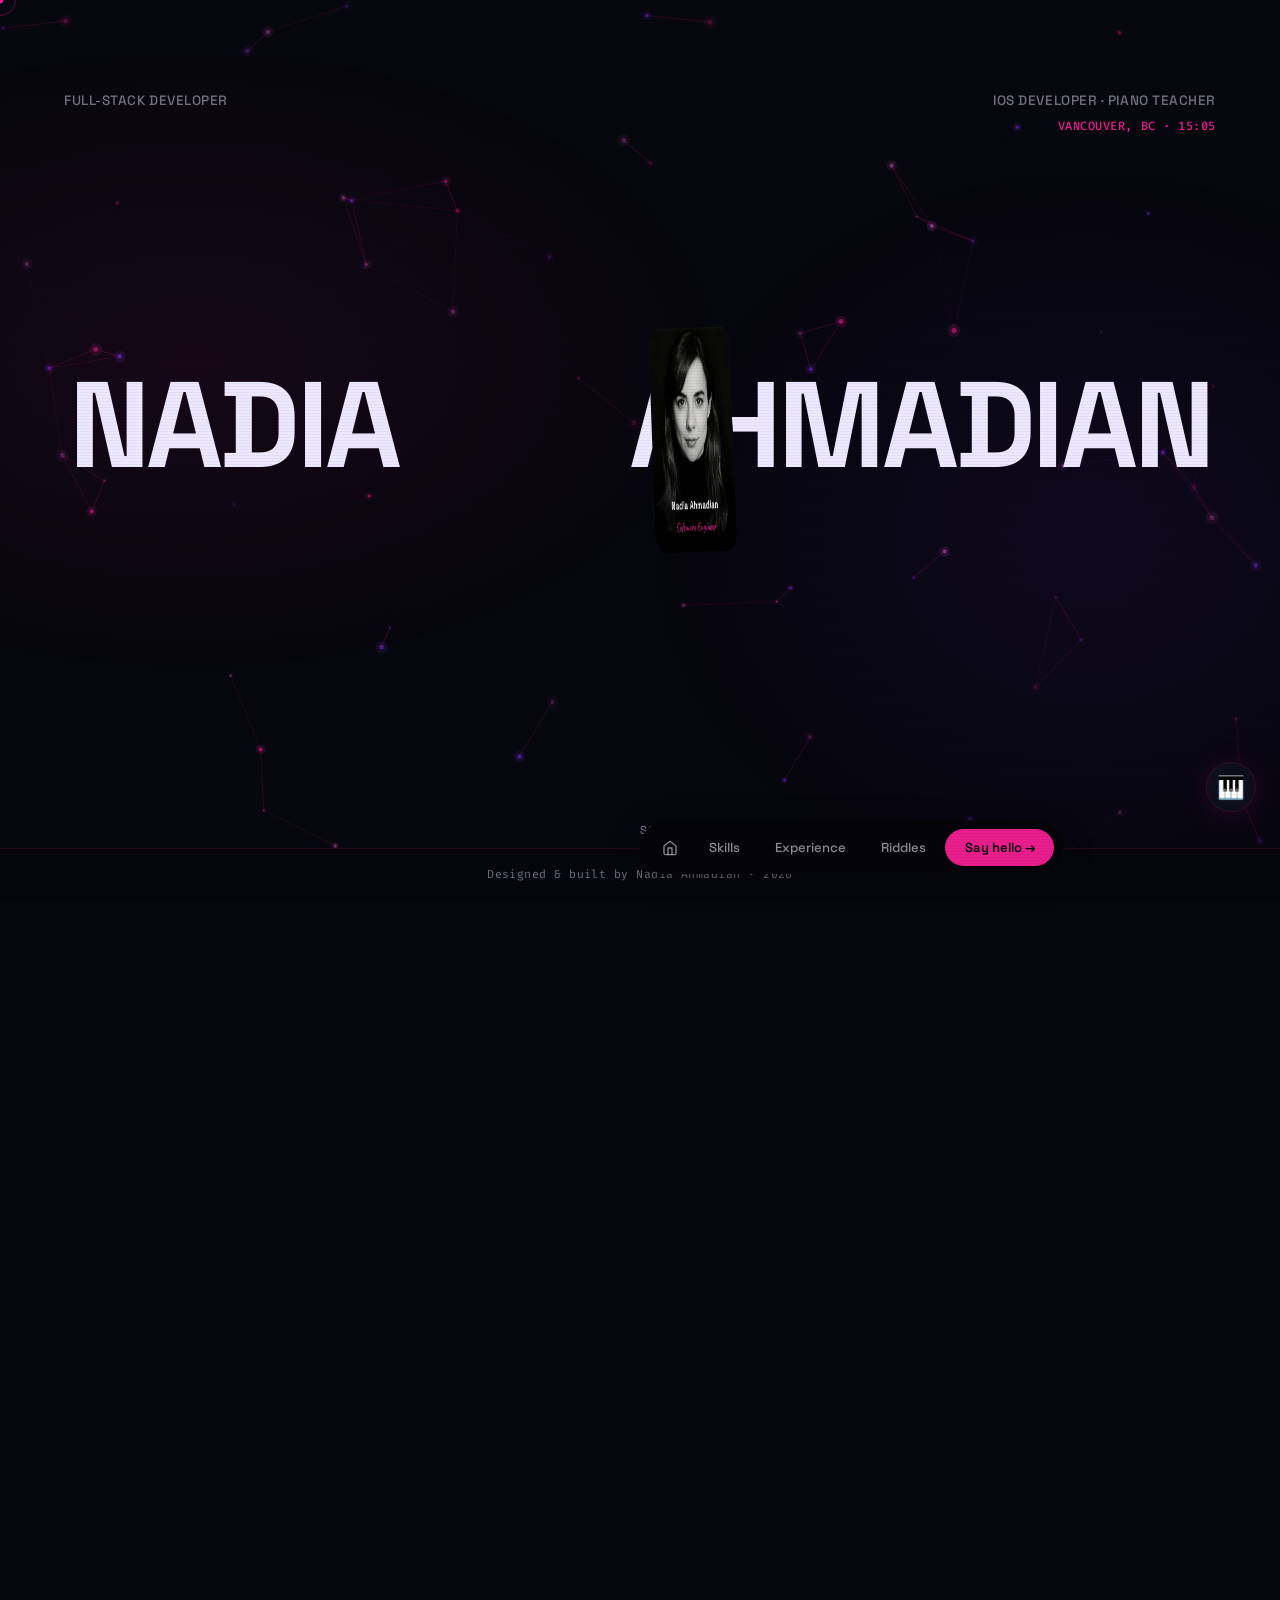
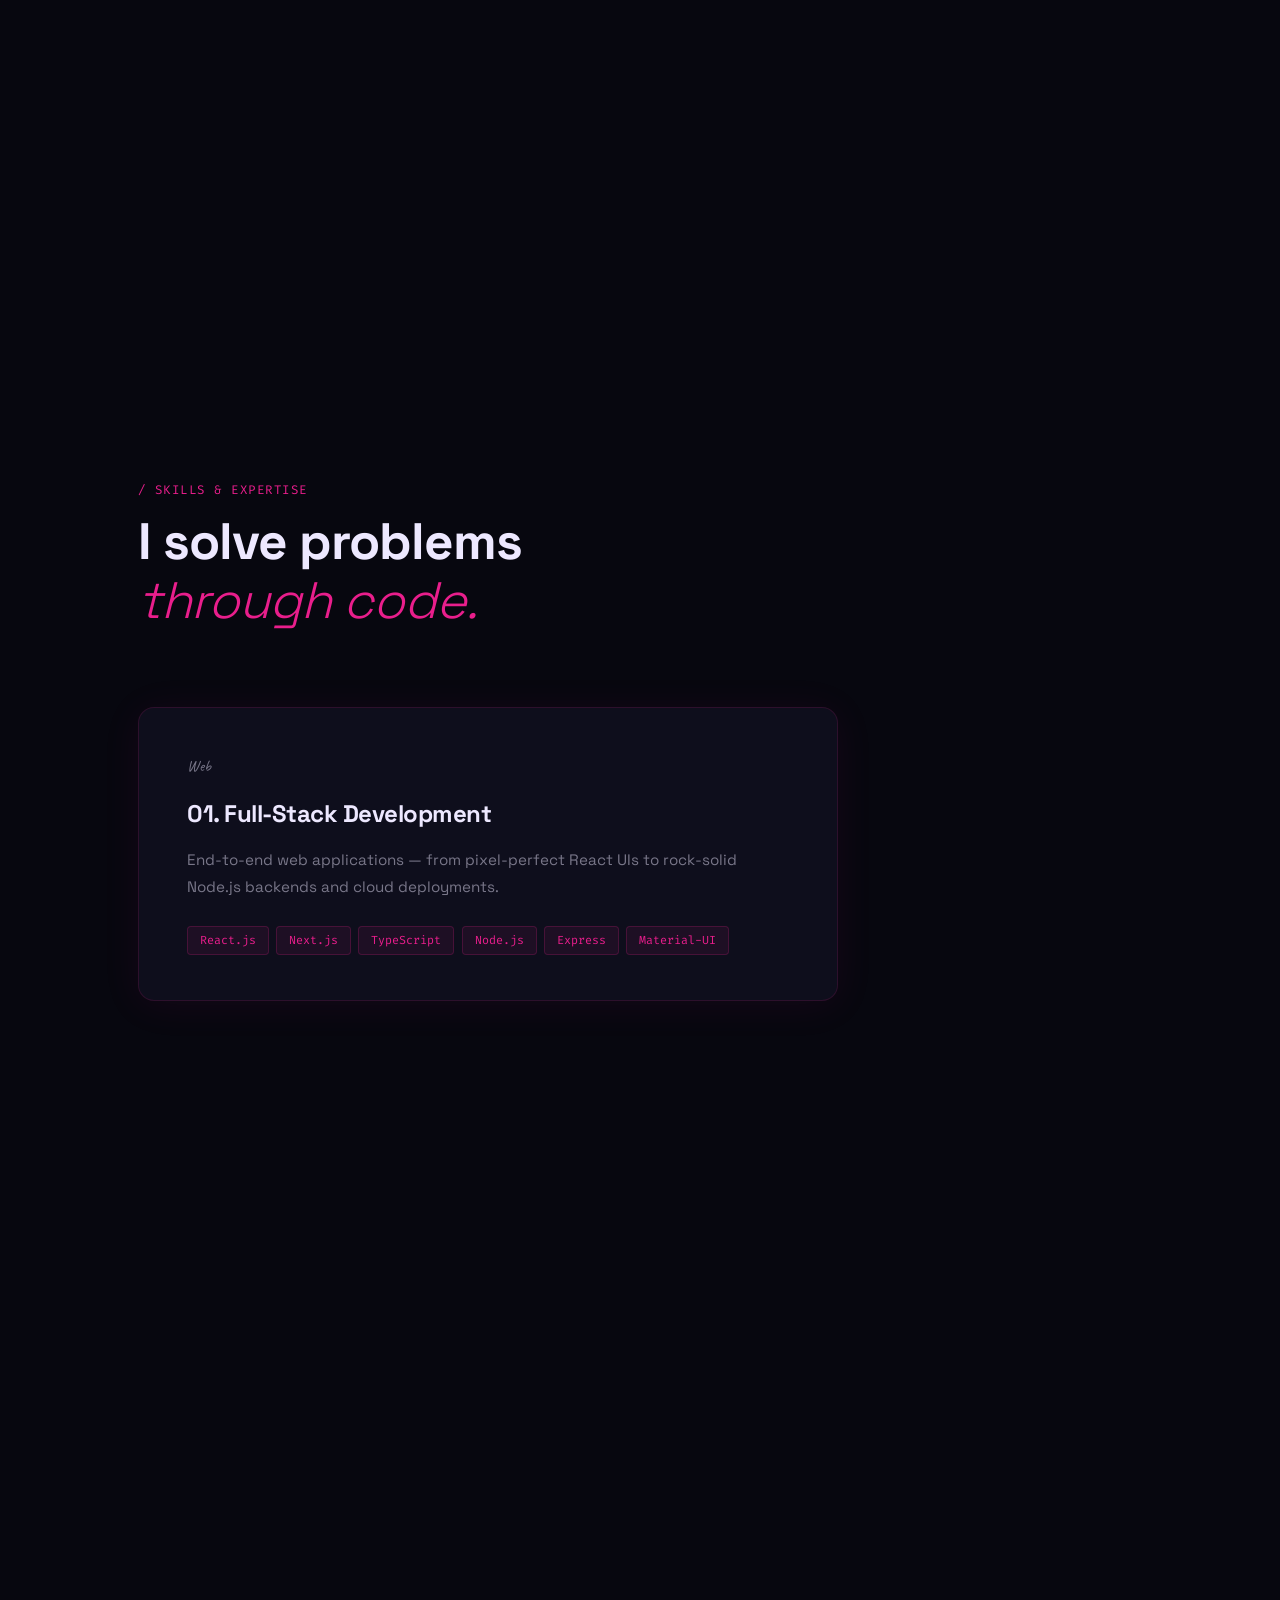
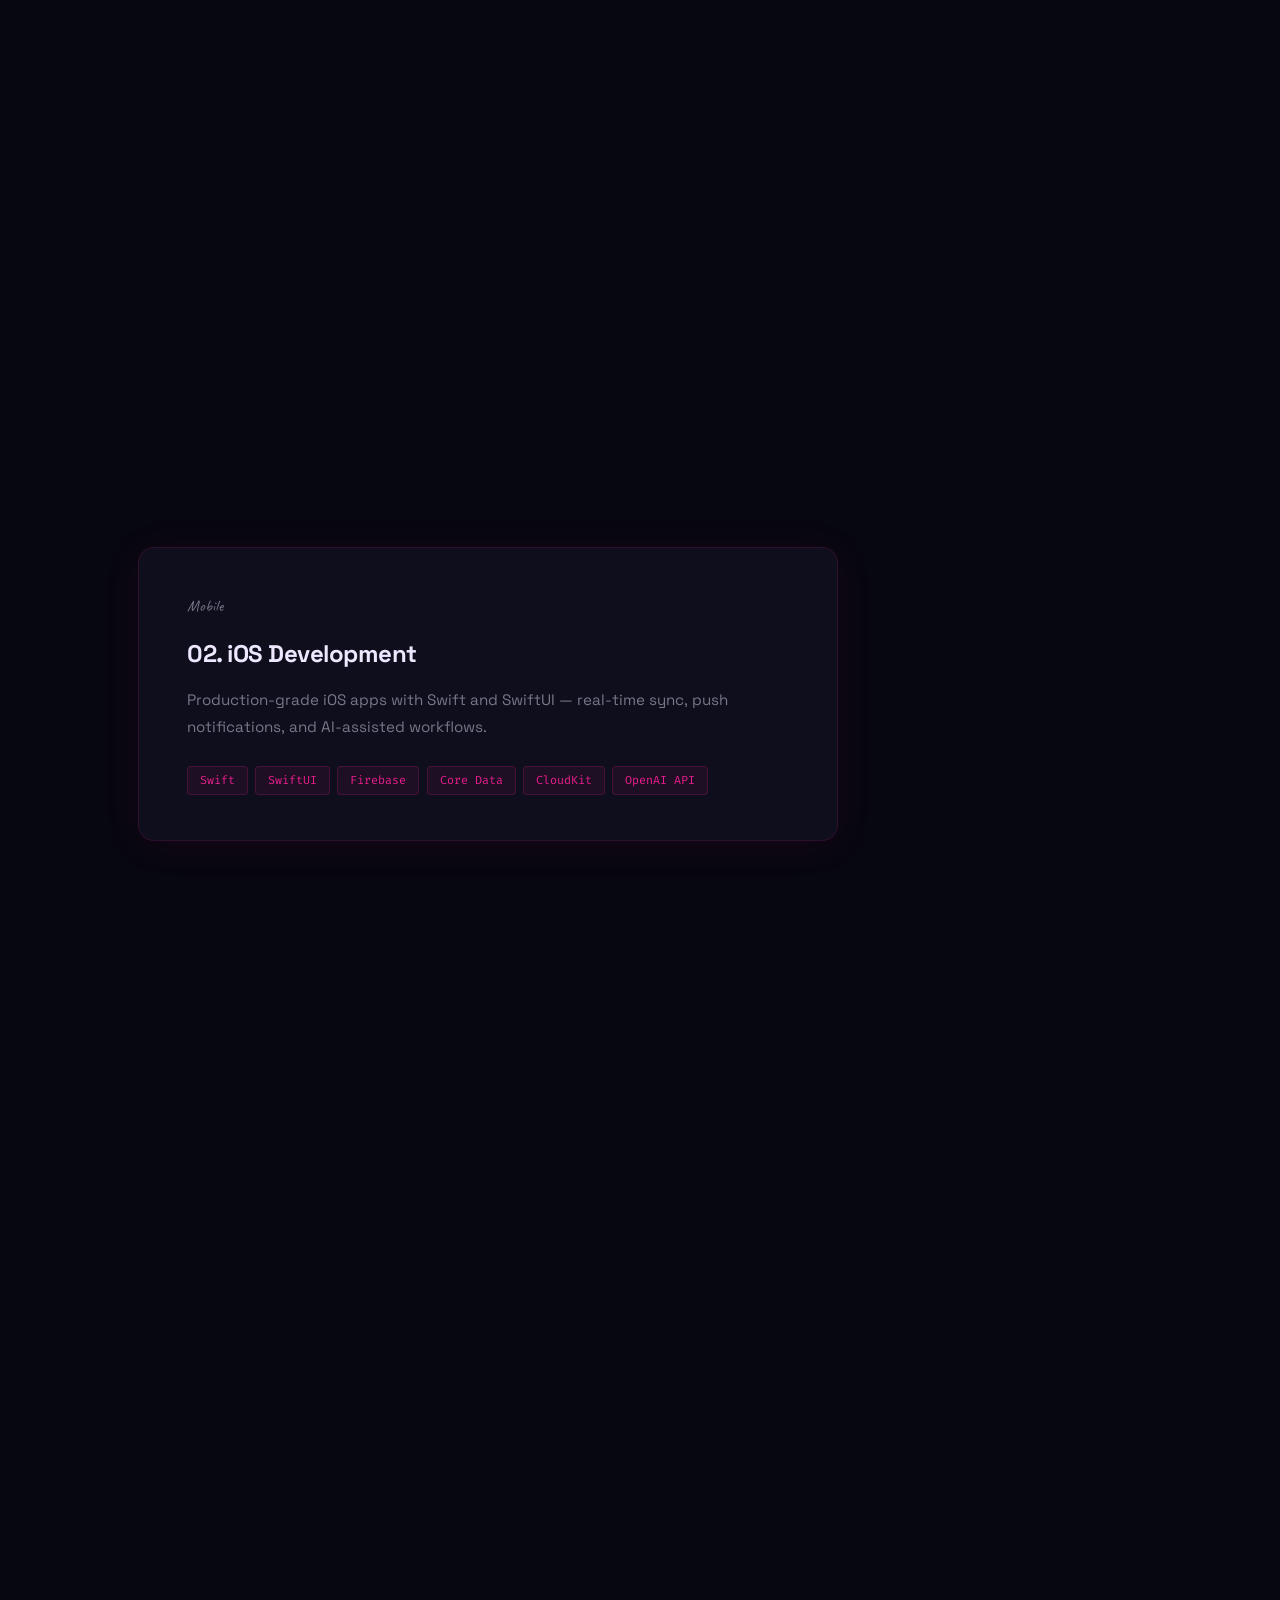
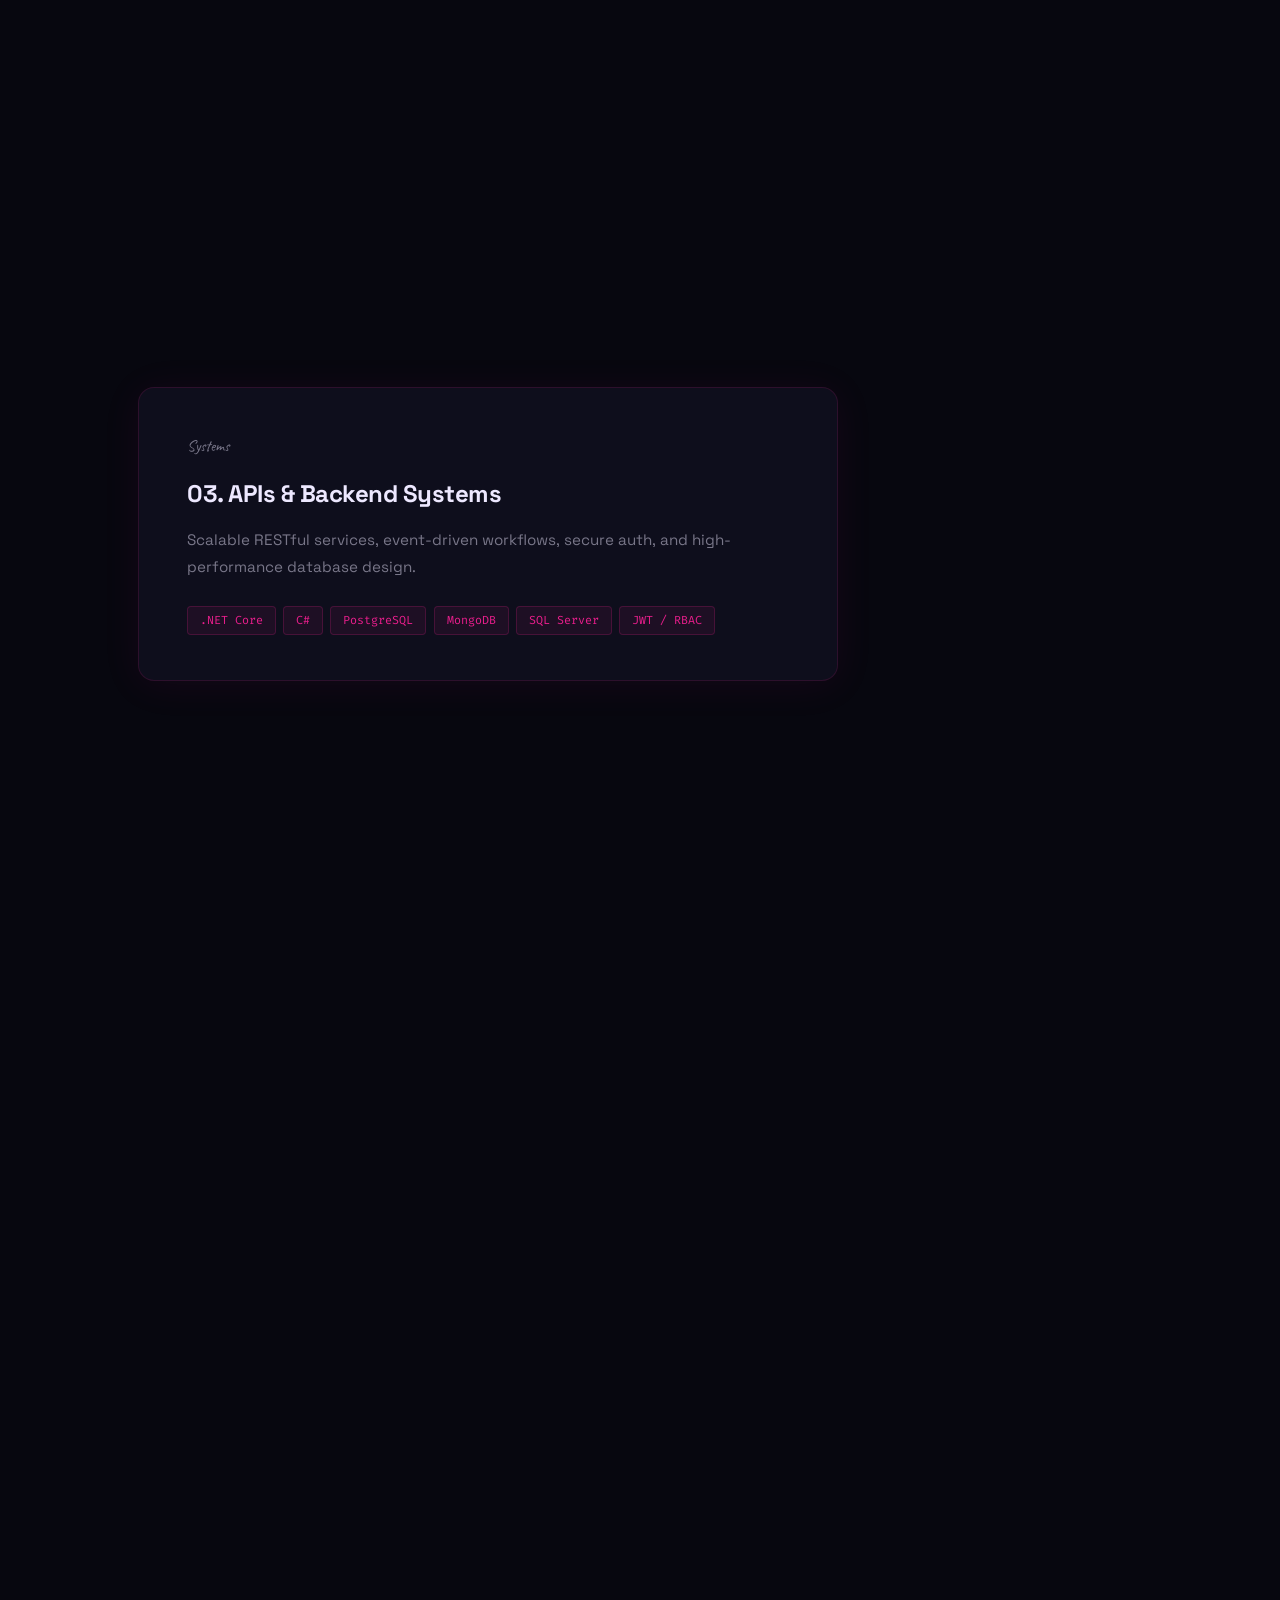
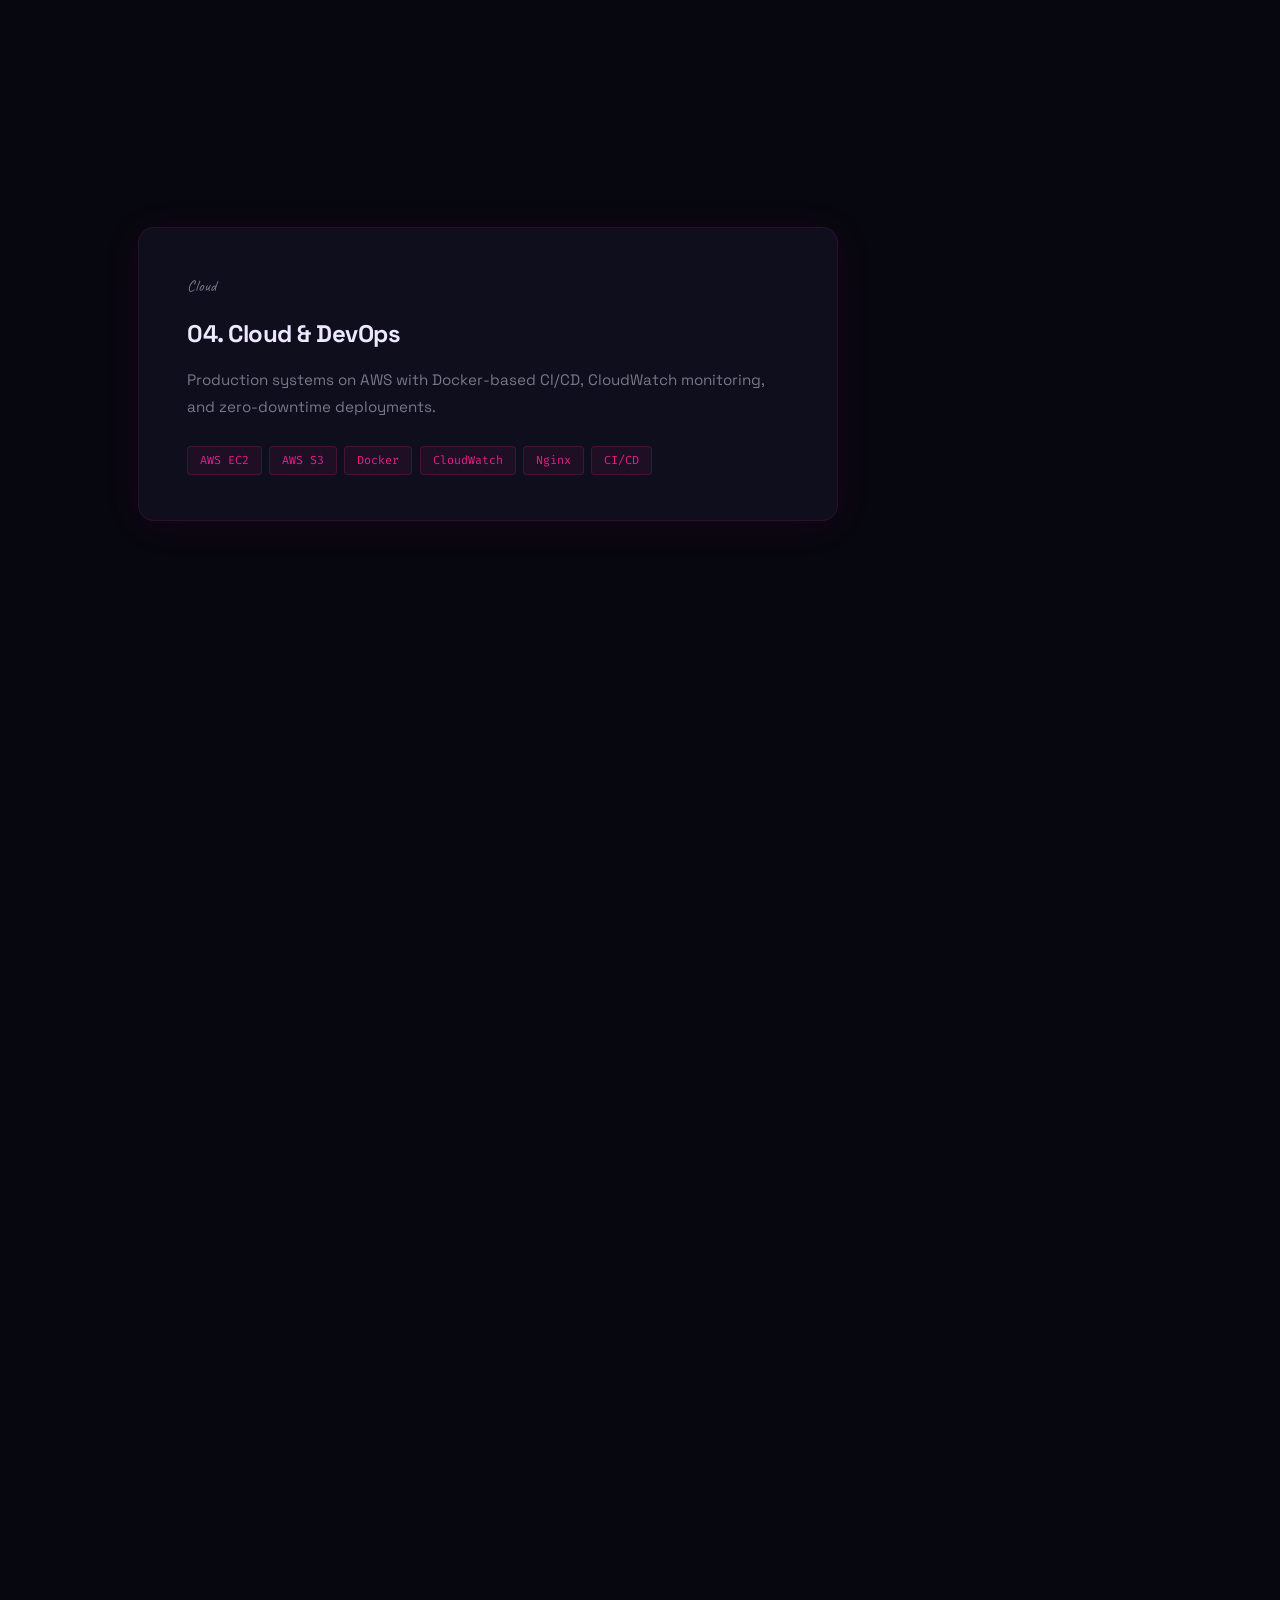
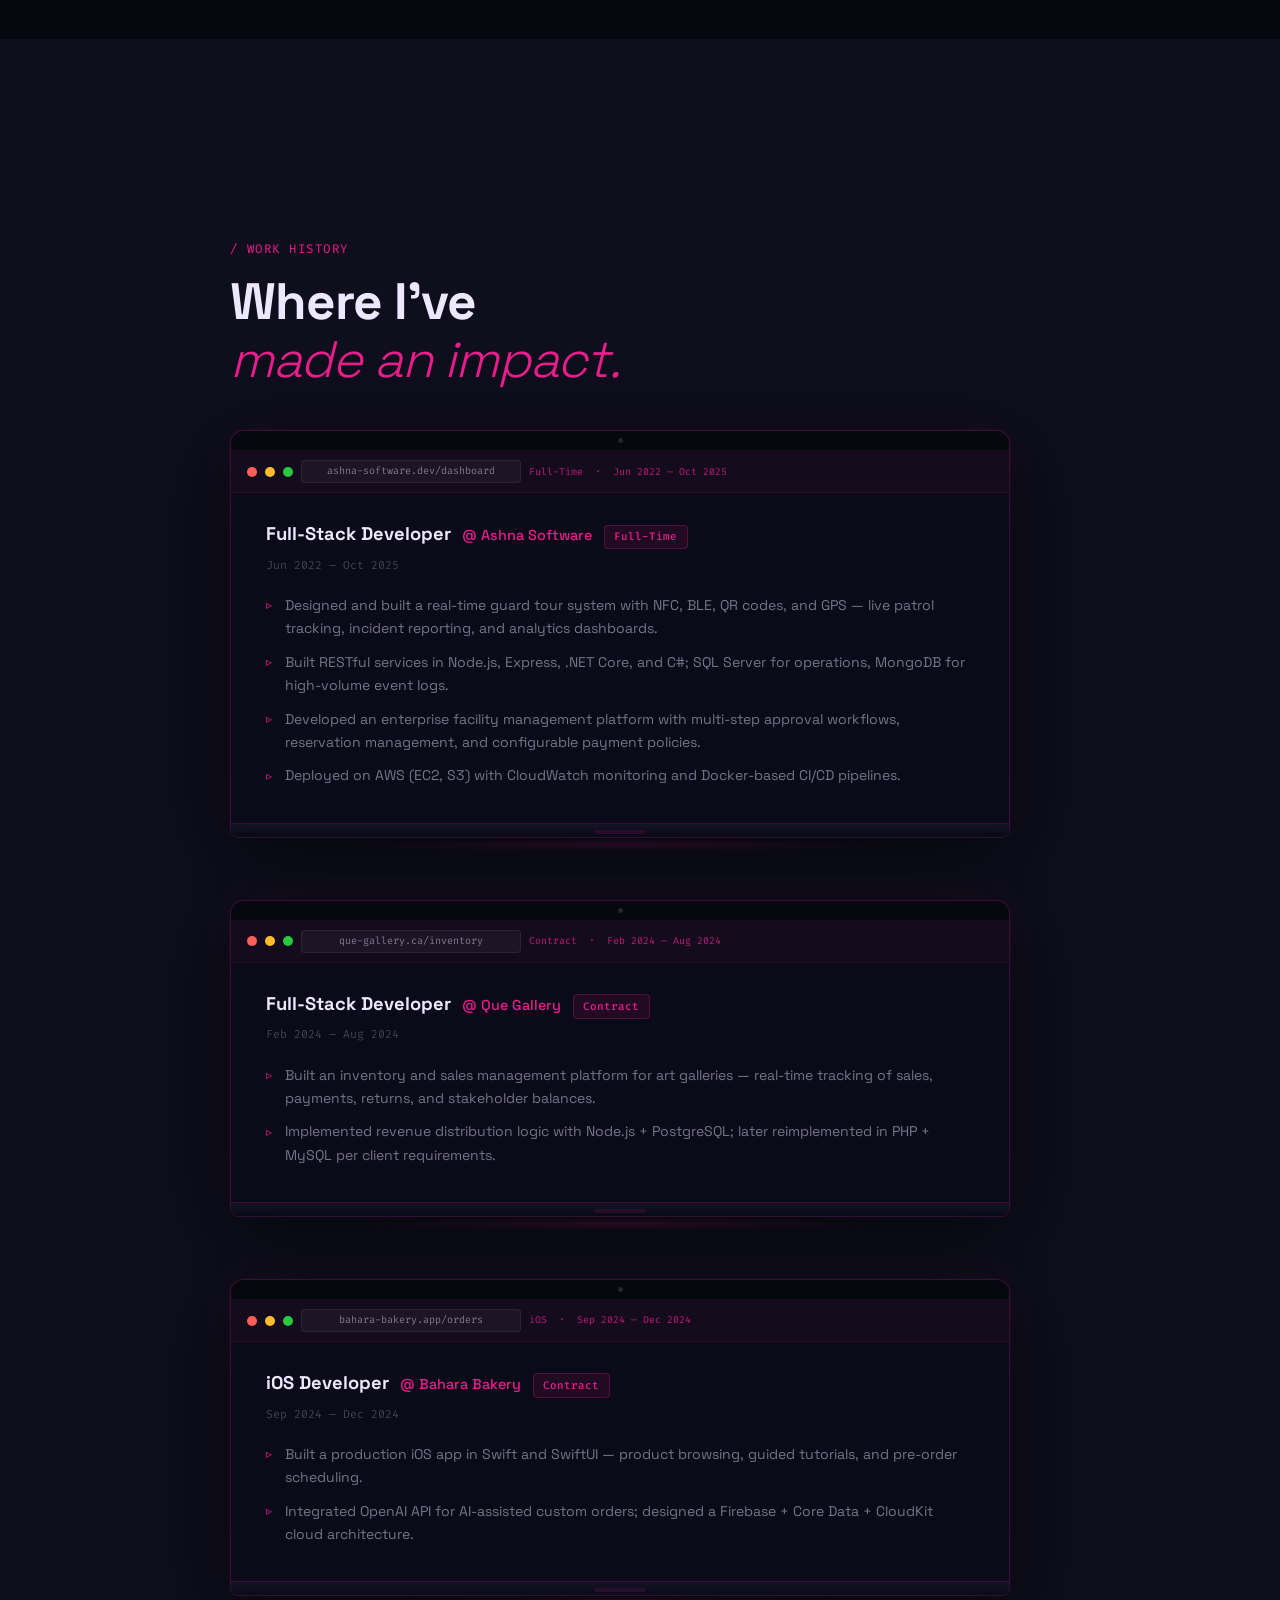
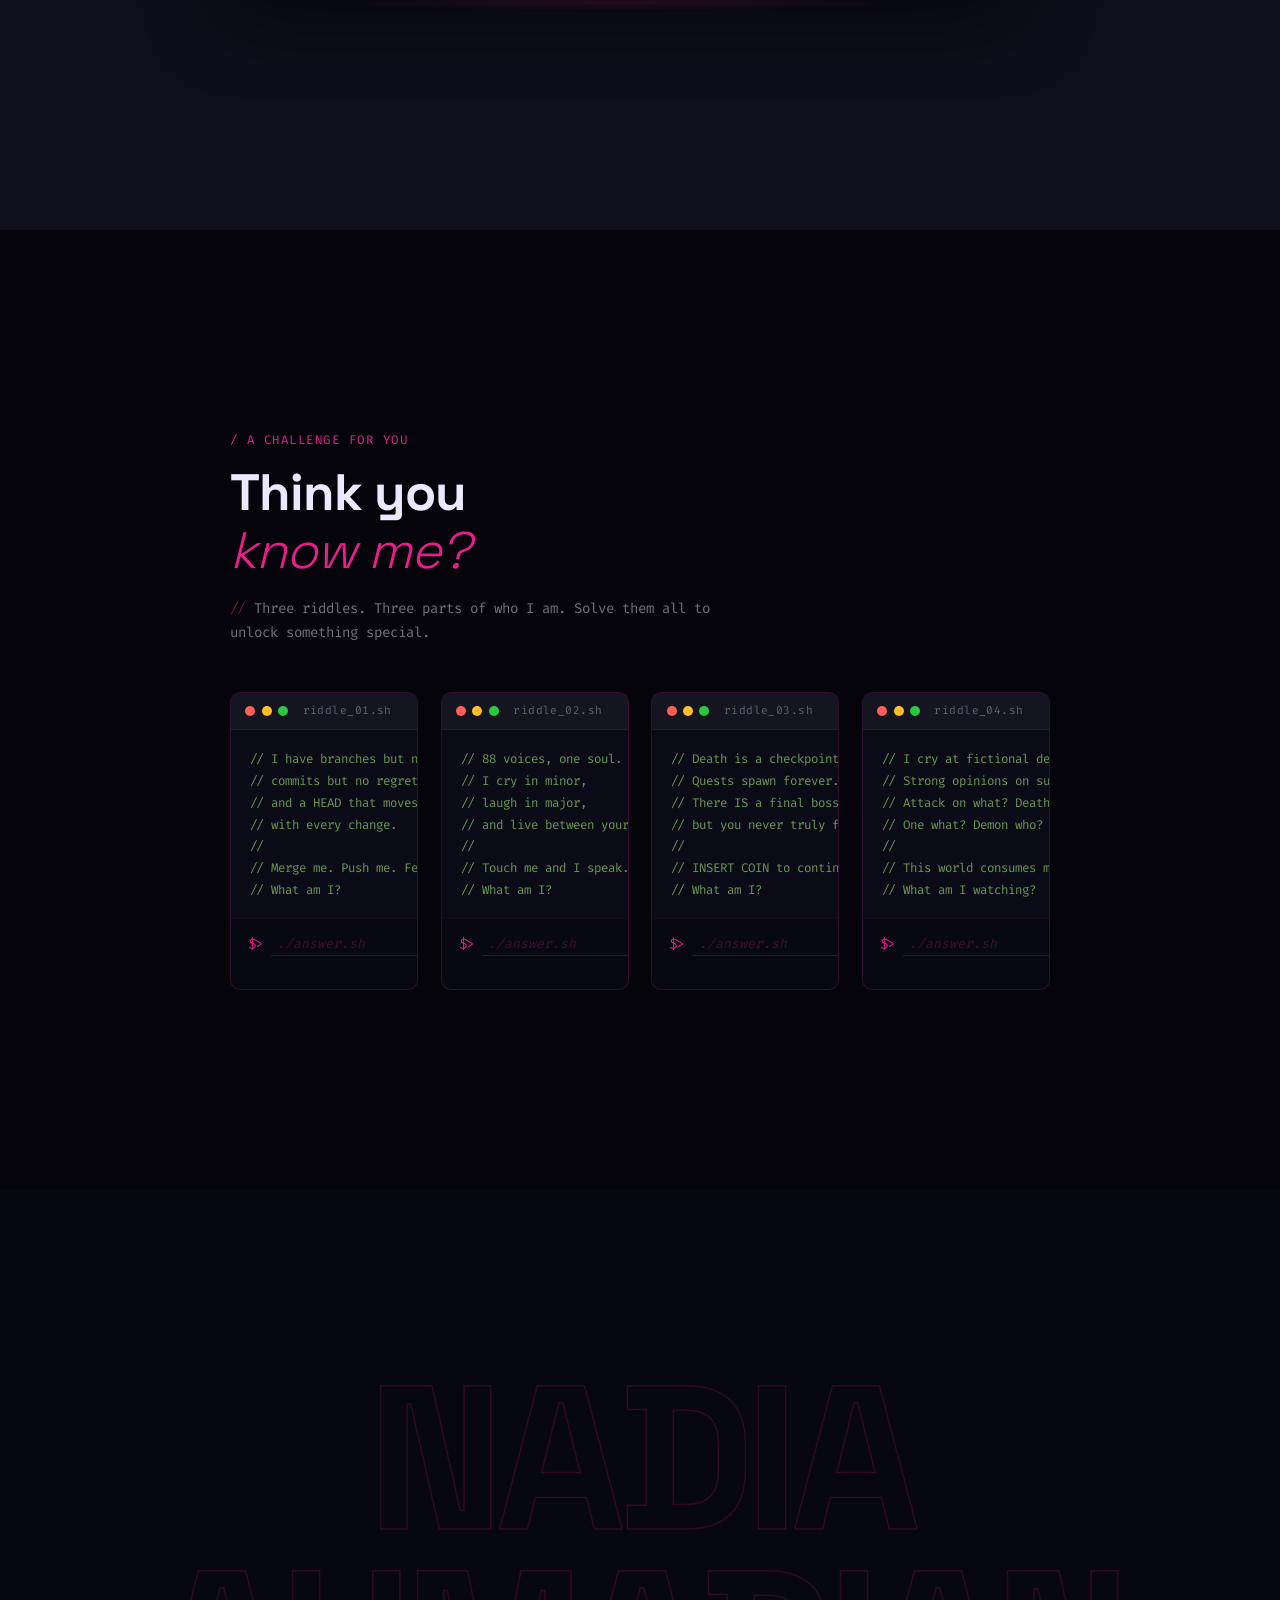
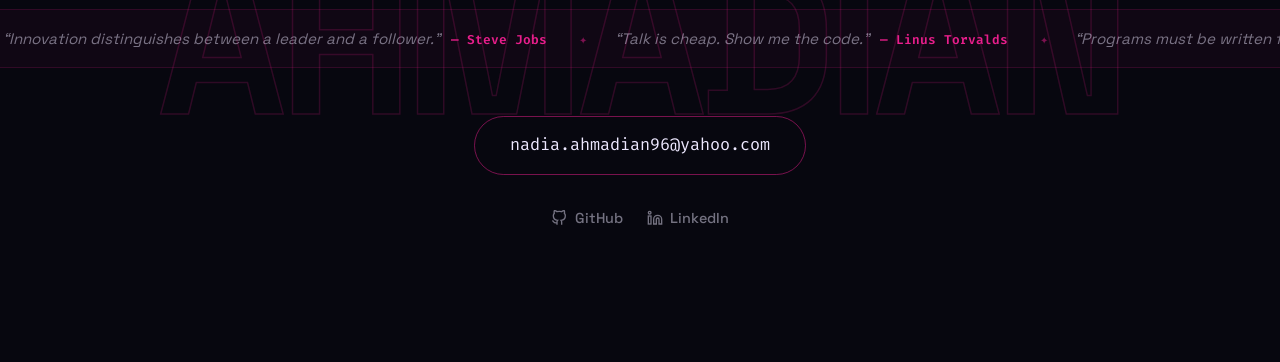
==== commit 33a82766: "Add files via upload" ====
--- a/index.html
+++ b/index.html
@@ -186,57 +186,90 @@
       </div>
       <div class="exp-list">
 
-        <div class="exp-item reveal">
-          <div class="exp-header">
-            <div class="exp-title-group">
-              <h3>Full-Stack Developer</h3>
-              <span class="exp-company">@ Ashna Software</span>
-            </div>
-            <div class="exp-meta-group">
-              <span class="exp-badge">Full-Time</span>
-              <span class="exp-date">Jun 2022 — Oct 2025</span>
-            </div>
-          </div>
-          <ul class="exp-bullets">
-            <li>Designed and built a real-time guard tour system integrating NFC, BLE, QR codes, and GPS — live patrol tracking, incident reporting, and analytics.</li>
-            <li>Developed RESTful services in Node.js, Express, .NET Core, and C#; SQL Server for operations, MongoDB for high-volume event logs.</li>
-            <li>Built an enterprise facility management platform with multi-step approval workflows, reservation management, and configurable payment policies.</li>
-            <li>Deployed on AWS (EC2, S3) with CloudWatch monitoring and Docker-based CI/CD pipelines.</li>
-          </ul>
-        </div>
-
-        <div class="exp-item reveal">
-          <div class="exp-header">
-            <div class="exp-title-group">
-              <h3>Full-Stack Developer</h3>
-              <span class="exp-company">@ Que Gallery</span>
-            </div>
-            <div class="exp-meta-group">
-              <span class="exp-badge">Contract</span>
-              <span class="exp-date">Feb 2024 — Aug 2024</span>
-            </div>
-          </div>
-          <ul class="exp-bullets">
-            <li>Built an inventory and sales management platform for art galleries — real-time tracking of sales, payments, returns, and stakeholder balances.</li>
-            <li>Implemented revenue distribution logic with Node.js + PostgreSQL; later reimplemented in PHP + MySQL per client requirements.</li>
-          </ul>
-        </div>
-
-        <div class="exp-item reveal">
-          <div class="exp-header">
-            <div class="exp-title-group">
-              <h3>iOS Developer</h3>
-              <span class="exp-company">@ Bahara Bakery</span>
-            </div>
-            <div class="exp-meta-group">
-              <span class="exp-badge">Contract</span>
-              <span class="exp-date">Sep 2024 — Dec 2024</span>
-            </div>
-          </div>
-          <ul class="exp-bullets">
-            <li>Built a production iOS app in Swift and SwiftUI — product browsing, guided tutorials, and pre-order scheduling.</li>
-            <li>Integrated OpenAI API for AI-assisted custom orders and designed a Firebase + Core Data + CloudKit cloud architecture.</li>
-          </ul>
+        <!-- ── MacBook 01: Ashna Software ── -->
+        <div class="macbook-exp reveal">
+          <div class="macbook">
+            <div class="mac-camera-bar"><div class="mac-cam-dot"></div></div>
+            <div class="mac-toolbar">
+              <span class="mac-dot r"></span>
+              <span class="mac-dot y"></span>
+              <span class="mac-dot g"></span>
+              <span class="mac-addr">ashna-software.dev/dashboard</span>
+              <span class="mac-meta-badge">Full-Time &nbsp;·&nbsp; Jun 2022 — Oct 2025</span>
+            </div>
+            <div class="mac-content">
+              <div class="mac-header">
+                <h3>Full-Stack Developer</h3>
+                <span class="exp-company">@ Ashna Software</span>
+                <span class="exp-badge">Full-Time</span>
+              </div>
+              <div class="exp-date-line">Jun 2022 — Oct 2025</div>
+              <ul class="exp-bullets">
+                <li>Designed and built a real-time guard tour system with NFC, BLE, QR codes, and GPS — live patrol tracking, incident reporting, and analytics dashboards.</li>
+                <li>Built RESTful services in Node.js, Express, .NET Core, and C#; SQL Server for operations, MongoDB for high-volume event logs.</li>
+                <li>Developed an enterprise facility management platform with multi-step approval workflows, reservation management, and configurable payment policies.</li>
+                <li>Deployed on AWS (EC2, S3) with CloudWatch monitoring and Docker-based CI/CD pipelines.</li>
+              </ul>
+            </div>
+          </div>
+          <div class="macbook-base"></div>
+          <div class="macbook-shadow"></div>
+        </div>
+
+        <!-- ── MacBook 02: Que Gallery ── -->
+        <div class="macbook-exp reveal">
+          <div class="macbook">
+            <div class="mac-camera-bar"><div class="mac-cam-dot"></div></div>
+            <div class="mac-toolbar">
+              <span class="mac-dot r"></span>
+              <span class="mac-dot y"></span>
+              <span class="mac-dot g"></span>
+              <span class="mac-addr">que-gallery.ca/inventory</span>
+              <span class="mac-meta-badge">Contract &nbsp;·&nbsp; Feb 2024 — Aug 2024</span>
+            </div>
+            <div class="mac-content">
+              <div class="mac-header">
+                <h3>Full-Stack Developer</h3>
+                <span class="exp-company">@ Que Gallery</span>
+                <span class="exp-badge">Contract</span>
+              </div>
+              <div class="exp-date-line">Feb 2024 — Aug 2024</div>
+              <ul class="exp-bullets">
+                <li>Built an inventory and sales management platform for art galleries — real-time tracking of sales, payments, returns, and stakeholder balances.</li>
+                <li>Implemented revenue distribution logic with Node.js + PostgreSQL; later reimplemented in PHP + MySQL per client requirements.</li>
+              </ul>
+            </div>
+          </div>
+          <div class="macbook-base"></div>
+          <div class="macbook-shadow"></div>
+        </div>
+
+        <!-- ── MacBook 03: Bahara Bakery ── -->
+        <div class="macbook-exp reveal">
+          <div class="macbook">
+            <div class="mac-camera-bar"><div class="mac-cam-dot"></div></div>
+            <div class="mac-toolbar">
+              <span class="mac-dot r"></span>
+              <span class="mac-dot y"></span>
+              <span class="mac-dot g"></span>
+              <span class="mac-addr">bahara-bakery.app/orders</span>
+              <span class="mac-meta-badge">iOS &nbsp;·&nbsp; Sep 2024 — Dec 2024</span>
+            </div>
+            <div class="mac-content">
+              <div class="mac-header">
+                <h3>iOS Developer</h3>
+                <span class="exp-company">@ Bahara Bakery</span>
+                <span class="exp-badge">Contract</span>
+              </div>
+              <div class="exp-date-line">Sep 2024 — Dec 2024</div>
+              <ul class="exp-bullets">
+                <li>Built a production iOS app in Swift and SwiftUI — product browsing, guided tutorials, and pre-order scheduling.</li>
+                <li>Integrated OpenAI API for AI-assisted custom orders; designed a Firebase + Core Data + CloudKit cloud architecture.</li>
+              </ul>
+            </div>
+          </div>
+          <div class="macbook-base"></div>
+          <div class="macbook-shadow"></div>
         </div>
 
       </div>
@@ -314,6 +347,29 @@
 //
 // INSERT COIN to continue.
 // What am I?</pre>
+          <div class="riddle-input-row">
+            <span class="prompt">$&gt;&nbsp;</span>
+            <input type="text" class="riddle-input" placeholder="./answer.sh" autocomplete="off" spellcheck="false" />
+            <button class="riddle-submit" aria-label="Submit answer">⏎</button>
+          </div>
+          <p class="riddle-feedback" aria-live="polite"></p>
+        </div>
+
+        <!-- RIDDLE 04: anime -->
+        <div class="riddle-card reveal" data-answer="anime" data-id="3">
+          <div class="terminal-bar">
+            <span class="t-dot t-red"></span>
+            <span class="t-dot t-yellow"></span>
+            <span class="t-dot t-green"></span>
+            <span class="terminal-title">riddle_04.sh</span>
+          </div>
+          <pre class="riddle-code">// I cry at fictional deaths.
+// Strong opinions on sub vs dub.
+// Attack on what? Death who?
+// One what? Demon who?
+//
+// This world consumes my evenings.
+// What am I watching?</pre>
           <div class="riddle-input-row">
             <span class="prompt">$&gt;&nbsp;</span>
             <input type="text" class="riddle-input" placeholder="./answer.sh" autocomplete="off" spellcheck="false" />
--- a/css/base.css
+++ b/css/base.css
@@ -38,7 +38,7 @@
   background: var(--bg);
   color: var(--text);
   line-height: 1.65;
-  overflow-x: hidden;
+  overflow-x: clip;   /* clip ≠ hidden: no scroll container, sticky still works */
   -webkit-font-smoothing: antialiased;
 }
 ul  { list-style: none; }
--- a/css/sections.css
+++ b/css/sections.css
@@ -9,7 +9,6 @@
   position: relative;
 }
 
-/* The sticky container: pins text to viewport for 200vh of scroll room */
 .statement-sticky-wrap {
   position: sticky;
   top: 0;
@@ -27,7 +26,7 @@
   max-width: 820px;
 }
 
-/* Individual word spans — transparent until JS adds .sw--on */
+/* Words start transparent — JS adds .sw--on on scroll */
 .sw {
   display: inline;
   color: transparent;
@@ -40,7 +39,6 @@
 /* ─── SKILLS ─── */
 #skills {
   padding: 80px 0 0;
-  position: relative;
 }
 
 .skills-inner {
@@ -49,52 +47,56 @@
   padding: 0 clamp(1.2rem, 5vw, 3rem);
 }
 
-.skills-intro {
-  margin-bottom: 3rem;
-}
-
-/* ─── STACKING CARDS ─── */
+.skills-intro { margin-bottom: 3rem; }
+
+/* ─── STACKING CARDS ─────────────────────────────
+ *  KEY RULES:
+ *  1. NO z-index on .stack-item (avoids creating an
+ *     intermediate stacking context that would trap the
+ *     sticky card inside it and prevent inter-item layering).
+ *  2. z-index only on .skill-card (position:sticky).
+ *     Since .skills-stack has no z-index, all sticky cards
+ *     share the same stacking context and higher z wins.
+ *  3. Solid opaque background is essential for coverage.
+ * ─────────────────────────────────────────────── */
 .skills-stack {
   display: flex;
   flex-direction: column;
 }
 
 .stack-item {
-  /* Enough scroll height so card sits before next one takes over */
-  min-height: 130vh;
-  padding-top: 24px;
-  /* Create a stacking context with z-index from inline --z variable */
-  position: relative;
-  z-index: var(--z);
+  min-height: 160vh;    /* tall enough to scroll through before next card sticks */
+  padding-top: 28px;
+  position: relative;
+  /* ⚠️  NO z-index here — would break inter-item layering */
 }
 
 .stack-item .skill-card {
-  /* Sticky: stays visible while parent scrolls */
   position: sticky;
   top: 88px;
   width: 100%;
-  max-width: 680px;
-  /* Opaque background is essential — covers the card beneath */
+  max-width: 700px;
+  /* Fully opaque background covers the card beneath */
   background: var(--bg-card);
   border-radius: var(--radius);
-  padding: 2.4rem 2.6rem;
+  padding: 2.8rem 3rem;
   border: 1px solid var(--border);
-  box-shadow: 0 4px 40px rgba(233,30,140,0.08);
-  transition: box-shadow 0.3s ease, border-color 0.3s ease;
-  /* z-index must also be on the sticky element itself */
+  box-shadow: 0 4px 40px rgba(233,30,140,0.07);
+  /* z-index drives which sticky card appears on top */
   z-index: var(--z);
+  transition: box-shadow 0.3s ease, border-color 0.3s ease,
+              transform 0.4s ease, opacity 0.4s ease;
 }
 
 .stack-item .skill-card:hover {
-  box-shadow: 0 4px 40px rgba(233,30,140,0.2);
-  border-color: rgba(233,30,140,0.3);
-}
-
-/* Scale-down + fade the card being buried — JS adds .buried */
+  box-shadow: 0 4px 40px rgba(233,30,140,0.22);
+  border-color: rgba(233,30,140,0.35);
+}
+
+/* Card being buried: slight scale + fade — JS adds .buried */
 .stack-item .skill-card.buried {
-  transform: scale(0.96) translateY(-10px);
-  opacity: 0.6;
-  transition: transform 0.4s ease, opacity 0.4s ease, box-shadow 0.3s ease, border-color 0.3s ease;
+  transform: scale(0.95) translateY(-12px);
+  opacity: 0.55;
 }
 
 .card-tag {
@@ -102,54 +104,52 @@
   font-family: var(--font-hand);
   font-size: 1rem;
   color: var(--text-muted);
-  margin-bottom: 0.8rem;
+  margin-bottom: 0.9rem;
 }
 
 .skill-card h3 {
-  font-size: 1.4rem;
+  font-size: 1.5rem;
   font-weight: 700;
   letter-spacing: -0.02em;
-  margin-bottom: 0.75rem;
+  margin-bottom: 0.85rem;
   color: var(--text);
 }
 
 .skill-card p {
-  font-size: 0.92rem;
-  color: var(--text-muted);
-  line-height: 1.7;
-  margin-bottom: 1.4rem;
+  font-size: 0.95rem;
+  color: var(--text-muted);
+  line-height: 1.75;
+  margin-bottom: 1.6rem;
 }
 
 .tech-list {
   display: flex;
   flex-wrap: wrap;
-  gap: 0.4rem;
+  gap: 0.45rem;
   list-style: none;
 }
 .tech-list li {
   font-family: var(--font-mono);
-  font-size: 0.72rem;
+  font-size: 0.73rem;
   color: var(--accent);
   background: rgba(233,30,140,0.07);
   border: 1px solid rgba(233,30,140,0.2);
-  padding: 0.2rem 0.7rem;
+  padding: 0.25rem 0.75rem;
   border-radius: 4px;
 }
 
-/* ─── SKILLS sticky panel (right-side detail, desktop only) ─── */
+/* ─── SKILLS sticky panel ─── */
 .skills-panel {
   position: sticky;
   top: 100px;
   align-self: flex-start;
 }
-
 #panel-tags {
   display: flex;
   flex-wrap: wrap;
   gap: 0.4rem;
   margin-top: 0.6rem;
 }
-
 #panel-tags span {
   font-family: var(--font-mono);
   font-size: 0.7rem;
@@ -160,90 +160,149 @@
   border-radius: 4px;
   animation: tagPop 0.3s ease both;
 }
-
 @keyframes tagPop {
   from { opacity: 0; transform: scale(0.88); }
   to   { opacity: 1; transform: scale(1); }
 }
 
-/* ─── EXPERIENCE ─── */
+/* ─── EXPERIENCE — MacBook screen mockups ─── */
 #experience {
   background: var(--bg-card);
-  padding: 100px 0;
+  padding: 100px 0 120px;
 }
 
 .exp-list {
   display: flex;
   flex-direction: column;
-  gap: 1.4rem;
+  gap: 3rem;
   margin-top: 0.5rem;
 }
 
-.exp-item {
-  border: 1px solid var(--border);
-  border-radius: var(--radius);
-  padding: 1.8rem 2.2rem;
-  background: var(--bg);
-  transition: box-shadow var(--transition), border-color var(--transition);
-}
-.exp-item:hover {
-  box-shadow: var(--shadow-md);
-  border-color: rgba(233,30,140,0.3);
-}
-
-.exp-header {
-  display: flex;
-  align-items: flex-start;
-  justify-content: space-between;
-  gap: 1rem;
+/* ── The MacBook frame wrapper ── */
+.macbook-exp {
+  max-width: 780px;
+}
+
+.macbook {
+  width: 100%;
+  background: #0a0a18;
+  border-radius: 14px 14px 0 0;
+  border: 1.5px solid rgba(233,30,140,0.22);
+  overflow: hidden;
+  box-shadow:
+    0 0 0 1px rgba(233,30,140,0.04),
+    0 24px 80px rgba(0,0,0,0.65),
+    0 0 40px rgba(233,30,140,0.06);
+}
+
+/* Camera notch at top */
+.mac-camera-bar {
+  height: 20px;
+  background: #070710;
+  display: flex;
+  align-items: center;
+  justify-content: center;
+  border-bottom: 1px solid rgba(233,30,140,0.08);
+}
+.mac-cam-dot {
+  width: 5px; height: 5px;
+  background: rgba(255,255,255,0.12);
+  border-radius: 50%;
+}
+
+/* Browser chrome toolbar */
+.mac-toolbar {
+  display: flex;
+  align-items: center;
+  gap: 0.5rem;
+  background: rgba(233,30,140,0.04);
+  border-bottom: 1px solid rgba(233,30,140,0.1);
+  padding: 0.55rem 1rem;
+}
+.mac-dot       { width: 10px; height: 10px; border-radius: 50%; flex-shrink: 0; }
+.mac-dot.r     { background: #ff5f57; }
+.mac-dot.y     { background: #ffbd2e; }
+.mac-dot.g     { background: #28c840; }
+
+.mac-addr {
+  flex: 1;
+  text-align: center;
+  font-family: var(--font-mono);
+  font-size: 0.63rem;
+  color: var(--text-muted);
+  background: rgba(255,255,255,0.04);
+  border: 1px solid rgba(255,255,255,0.07);
+  border-radius: 4px;
+  padding: 0.15rem 0.6rem;
+  max-width: 220px;
+  overflow: hidden;
+  text-overflow: ellipsis;
+  white-space: nowrap;
+}
+
+.mac-meta-badge {
+  font-family: var(--font-mono);
+  font-size: 0.62rem;
+  color: var(--accent);
+  white-space: nowrap;
+  opacity: 0.8;
+}
+
+/* Screen content area */
+.mac-content {
+  padding: 1.8rem 2.2rem 2.2rem;
+}
+
+.mac-header {
+  display: flex;
+  align-items: baseline;
+  gap: 0.7rem;
   flex-wrap: wrap;
-  margin-bottom: 1.2rem;
-}
-
-.exp-title-group h3 {
-  font-size: 1.1rem;
-  font-weight: 600;
+  margin-bottom: 0.4rem;
+}
+
+.mac-header h3 {
+  font-size: 1.15rem;
+  font-weight: 700;
   color: var(--text);
   line-height: 1.3;
 }
+
 .exp-company {
   font-size: 0.9rem;
   color: var(--accent);
   font-weight: 500;
 }
 
-.exp-meta-group {
+.exp-date-line {
+  font-family: var(--font-mono);
+  font-size: 0.72rem;
+  color: var(--text-light);
+  margin-bottom: 1.2rem;
   display: flex;
   align-items: center;
   gap: 0.6rem;
-  flex-shrink: 0;
 }
 
 .exp-badge {
   font-family: var(--font-mono);
-  font-size: 0.7rem;
+  font-size: 0.68rem;
   background: rgba(233,30,140,0.1);
   color: var(--accent);
   border: 1px solid rgba(233,30,140,0.25);
-  padding: 0.2rem 0.65rem;
+  padding: 0.15rem 0.6rem;
   border-radius: 4px;
   font-weight: 500;
 }
 
-.exp-date {
-  font-family: var(--font-mono);
-  font-size: 0.75rem;
-  color: var(--text-light);
-}
-
 .exp-bullets {
   display: flex;
   flex-direction: column;
-  gap: 0.6rem;
+  gap: 0.65rem;
   list-style: none;
 }
 .exp-bullets li {
-  font-size: 0.9rem;
+  font-size: 0.88rem;
   color: var(--text-muted);
   padding-left: 1.2rem;
   position: relative;
@@ -254,8 +313,39 @@
   position: absolute;
   left: 0;
   color: var(--accent);
-  font-size: 0.8rem;
+  font-size: 0.78rem;
   top: 0.1em;
+}
+
+/* MacBook aluminium base/stand */
+.macbook-base {
+  width: 100%;
+  height: 14px;
+  background: linear-gradient(to bottom, #131326, #0a0a18);
+  border: 1.5px solid rgba(233,30,140,0.14);
+  border-top: none;
+  border-radius: 0 0 8px 8px;
+  position: relative;
+}
+.macbook-base::before {
+  content: '';
+  position: absolute;
+  bottom: 3px;
+  left: 50%;
+  transform: translateX(-50%);
+  width: 52px;
+  height: 4px;
+  background: rgba(233,30,140,0.12);
+  border-radius: 2px;
+}
+
+/* Laptop "foot" shadow */
+.macbook-shadow {
+  width: 70%;
+  height: 14px;
+  margin: 0 auto;
+  background: radial-gradient(ellipse, rgba(233,30,140,0.12) 0%, transparent 70%);
+  border-radius: 50%;
 }
 
 /* ─── CONTACT — ghost name + marquee ─── */
@@ -270,7 +360,6 @@
   justify-content: flex-end;
 }
 
-/* Large ghost name in background — magenta stroke on dark bg */
 .contact-ghost {
   position: absolute;
   top: 50%;
@@ -289,7 +378,7 @@
   text-transform: uppercase;
 }
 
-/* ── Marquee ticker ── */
+/* ── Marquee ── */
 .marquee-wrap {
   overflow: hidden;
   width: 100%;
@@ -300,52 +389,44 @@
   z-index: 1;
   background: rgba(233,30,140,0.04);
 }
-
 .marquee-track {
   display: flex;
   align-items: baseline;
   width: max-content;
   animation: marqueeScroll 55s linear infinite;
-  gap: 0;
-}
-
+}
 .mq-quote {
   font-family: var(--font-sans);
-  font-size: clamp(0.82rem, 1.5vw, 1rem);
+  font-size: clamp(0.8rem, 1.4vw, 0.95rem);
   font-style: italic;
-  font-weight: 400;
   color: var(--text-muted);
   white-space: nowrap;
   padding: 0 0.2rem;
 }
-
 .mq-attr {
   font-family: var(--font-mono);
-  font-size: clamp(0.72rem, 1.2vw, 0.85rem);
+  font-size: clamp(0.7rem, 1.1vw, 0.8rem);
   color: var(--accent);
   white-space: nowrap;
   font-weight: 600;
 }
-
 .mq-sep {
   color: rgba(233,30,140,0.5);
   padding: 0 1.5rem;
-  font-size: 0.7rem;
-}
-
+  font-size: 0.65rem;
+}
 @keyframes marqueeScroll {
   from { transform: translateX(0); }
   to   { transform: translateX(-50%); }
 }
 
-/* Contact info block */
+/* Contact info */
 .contact-info {
   position: relative;
   z-index: 1;
   text-align: center;
   padding: 3rem clamp(1.5rem, 5vw, 4rem) 5rem;
 }
-
 .contact-email-main {
   display: inline-block;
   font-family: var(--font-mono);
@@ -363,7 +444,6 @@
   color: #fff;
   border-color: var(--accent);
 }
-
 .contact-links {
   display: flex;
   justify-content: center;
@@ -381,13 +461,15 @@
 }
 .contact-links a:hover { color: var(--accent); }
 
-/* ─── FOOTER — frosted dark glass, sticky under contact ─── */
+/* ─── FOOTER ─── */
 footer {
+  width: 100%;
+  display: block;
   position: sticky;
   bottom: 0;
   z-index: 5;
   padding: 1rem 2rem;
-  background: rgba(7, 7, 15, 0.88);
+  background: rgba(7, 7, 15, 0.9);
   backdrop-filter: blur(18px);
   -webkit-backdrop-filter: blur(18px);
   border-top: 1px solid rgba(233,30,140,0.15);
@@ -397,23 +479,28 @@
   color: var(--text-muted);
   letter-spacing: 0.04em;
 }
-
-/* ─── Responsive ─── */
+footer p {
+  margin: 0 auto;
+  text-align: center;
+  width: 100%;
+}
+
+/* ─── RESPONSIVE ─── */
 @media (max-width: 900px) {
-  .stack-item { min-height: 100vh; }
+  .stack-item { min-height: 110vh; }
   .stack-item .skill-card { max-width: 100%; }
   .contact-ghost { font-size: clamp(3.5rem, 18vw, 8rem); }
-}
-
+  .macbook-exp { max-width: 100%; }
+}
 @media (max-width: 640px) {
   #skills { padding-top: 60px; }
-  .stack-item { min-height: 80vh; padding-top: 12px; }
-  .stack-item .skill-card { padding: 1.5rem 1.6rem; top: 72px; }
-  .skill-card h3 { font-size: 1.15rem; }
+  .stack-item { min-height: 90vh; padding-top: 12px; }
+  .stack-item .skill-card { padding: 1.6rem 1.8rem; top: 72px; }
+  .skill-card h3 { font-size: 1.2rem; }
   .exp-item { padding: 1.3rem 1.4rem; }
-  .exp-header { flex-direction: column; gap: 0.6rem; }
   .section-inner { padding: 70px clamp(1rem, 4vw, 1.5rem); }
   .statement-section { min-height: 200vh; }
   .contact-ghost { display: none; }
   footer { position: static; }
-}
+  .mac-content { padding: 1.2rem 1.2rem 1.5rem; }
+}
--- a/css/riddles.css
+++ b/css/riddles.css
@@ -23,11 +23,14 @@
 }
 .riddles-intro::before { content: '// '; color: rgba(233,30,140,0.5); }
 
-/* ─── Grid ─── */
+/* ─── Grid — 2×2 default, 4-col on wide screens ─── */
 .riddles-grid {
   display: grid;
-  grid-template-columns: repeat(3, 1fr);
+  grid-template-columns: repeat(2, 1fr);
   gap: 1.4rem;
+}
+@media (min-width: 1100px) {
+  .riddles-grid { grid-template-columns: repeat(4, 1fr); }
 }
 
 /* ─── Terminal Card ─── */
@@ -199,9 +202,6 @@
 }
 
 /* ─── Responsive ─── */
-@media (max-width: 860px) {
-  .riddles-grid { grid-template-columns: 1fr 1fr; }
-}
 @media (max-width: 560px) {
   .riddles-grid { grid-template-columns: 1fr; }
   .riddle-code  { font-size: 0.72rem; }
--- a/css/floatingcard.css
+++ b/css/floatingcard.css
@@ -104,15 +104,47 @@
   border-radius: 18px;
 }
 
-/* ─── BACK — video + name + section info ─── */
+/* ─── BACK — animated bg + name + section info ─── */
 .fcard-back {
   background: var(--bg-dark);
   transform: rotateY(180deg);     /* always pre-rotated 180° */
   border: 1.5px solid rgba(233,30,140,0.30);
   position: relative;
-}
-
-/* Full-card video layer (sits behind content) */
+  overflow: hidden;
+}
+
+/* CSS-only animated background — pulsing magenta/purple orbs */
+.fcard-back::before {
+  content: '';
+  position: absolute;
+  inset: -20%;
+  background:
+    radial-gradient(circle at 30% 30%, rgba(233,30,140,0.28) 0%, transparent 55%),
+    radial-gradient(circle at 70% 70%, rgba(139,47,255,0.22) 0%, transparent 55%);
+  animation: cardOrbPulse 4s ease-in-out infinite alternate;
+  pointer-events: none;
+  z-index: 0;
+}
+
+@keyframes cardOrbPulse {
+  0%   { transform: scale(1)    rotate(0deg); }
+  100% { transform: scale(1.15) rotate(8deg); }
+}
+
+/* Grid-line texture */
+.fcard-back::after {
+  content: '';
+  position: absolute;
+  inset: 0;
+  background-image:
+    linear-gradient(rgba(233,30,140,0.06) 1px, transparent 1px),
+    linear-gradient(90deg, rgba(233,30,140,0.06) 1px, transparent 1px);
+  background-size: 18px 18px;
+  pointer-events: none;
+  z-index: 0;
+}
+
+/* Video (if user drops video.mp4 — gracefully optional) */
 .fcard-video {
   position: absolute;
   inset: 0;
@@ -122,43 +154,35 @@
   opacity: 0.18;
   border-radius: 18px;
   pointer-events: none;
-}
-
-/* Gradient vignette over video */
-.fcard-back::after {
-  content: '';
-  position: absolute;
-  inset: 0;
-  background: radial-gradient(ellipse at center, transparent 30%, rgba(4,4,10,0.7) 100%);
-  border-radius: 18px;
-  pointer-events: none;
-  z-index: 0;
-}
-
-/* Overlay wrapper (name + dynamic content) */
+  z-index: 1;
+}
+
+/* Overlay wrapper — MUST counter-rotate to cancel any mirror effect */
 .fcard-back-inner {
   position: absolute;
   inset: 0;
-  z-index: 1;
+  z-index: 2;
   display: flex;
   flex-direction: column;
   align-items: center;
   justify-content: center;
   padding: 1rem 0.8rem;
   gap: 0.5rem;
+  /* Counter-rotate so text is never mirrored regardless of browser 3D rendering */
+  transform: scaleX(1) translateZ(1px);
 }
 
 /* "NADIA AHMADIAN" name display */
 .fcard-name-display {
   font-family: var(--font-sans);
-  font-size: 0.95rem;
+  font-size: 1rem;
   font-weight: 900;
   color: var(--accent);
-  letter-spacing: 0.12em;
+  letter-spacing: 0.14em;
   text-transform: uppercase;
   text-align: center;
   line-height: 1.2;
-  text-shadow: 0 0 16px rgba(233,30,140,0.5);
+  text-shadow: 0 0 20px rgba(233,30,140,0.65);
 }
 
 /* Thin magenta divider below name */
@@ -169,7 +193,7 @@
   height: 1.5px;
   background: var(--accent);
   margin: 0.45rem auto 0;
-  opacity: 0.6;
+  opacity: 0.7;
 }
 
 /* Dynamic section content */
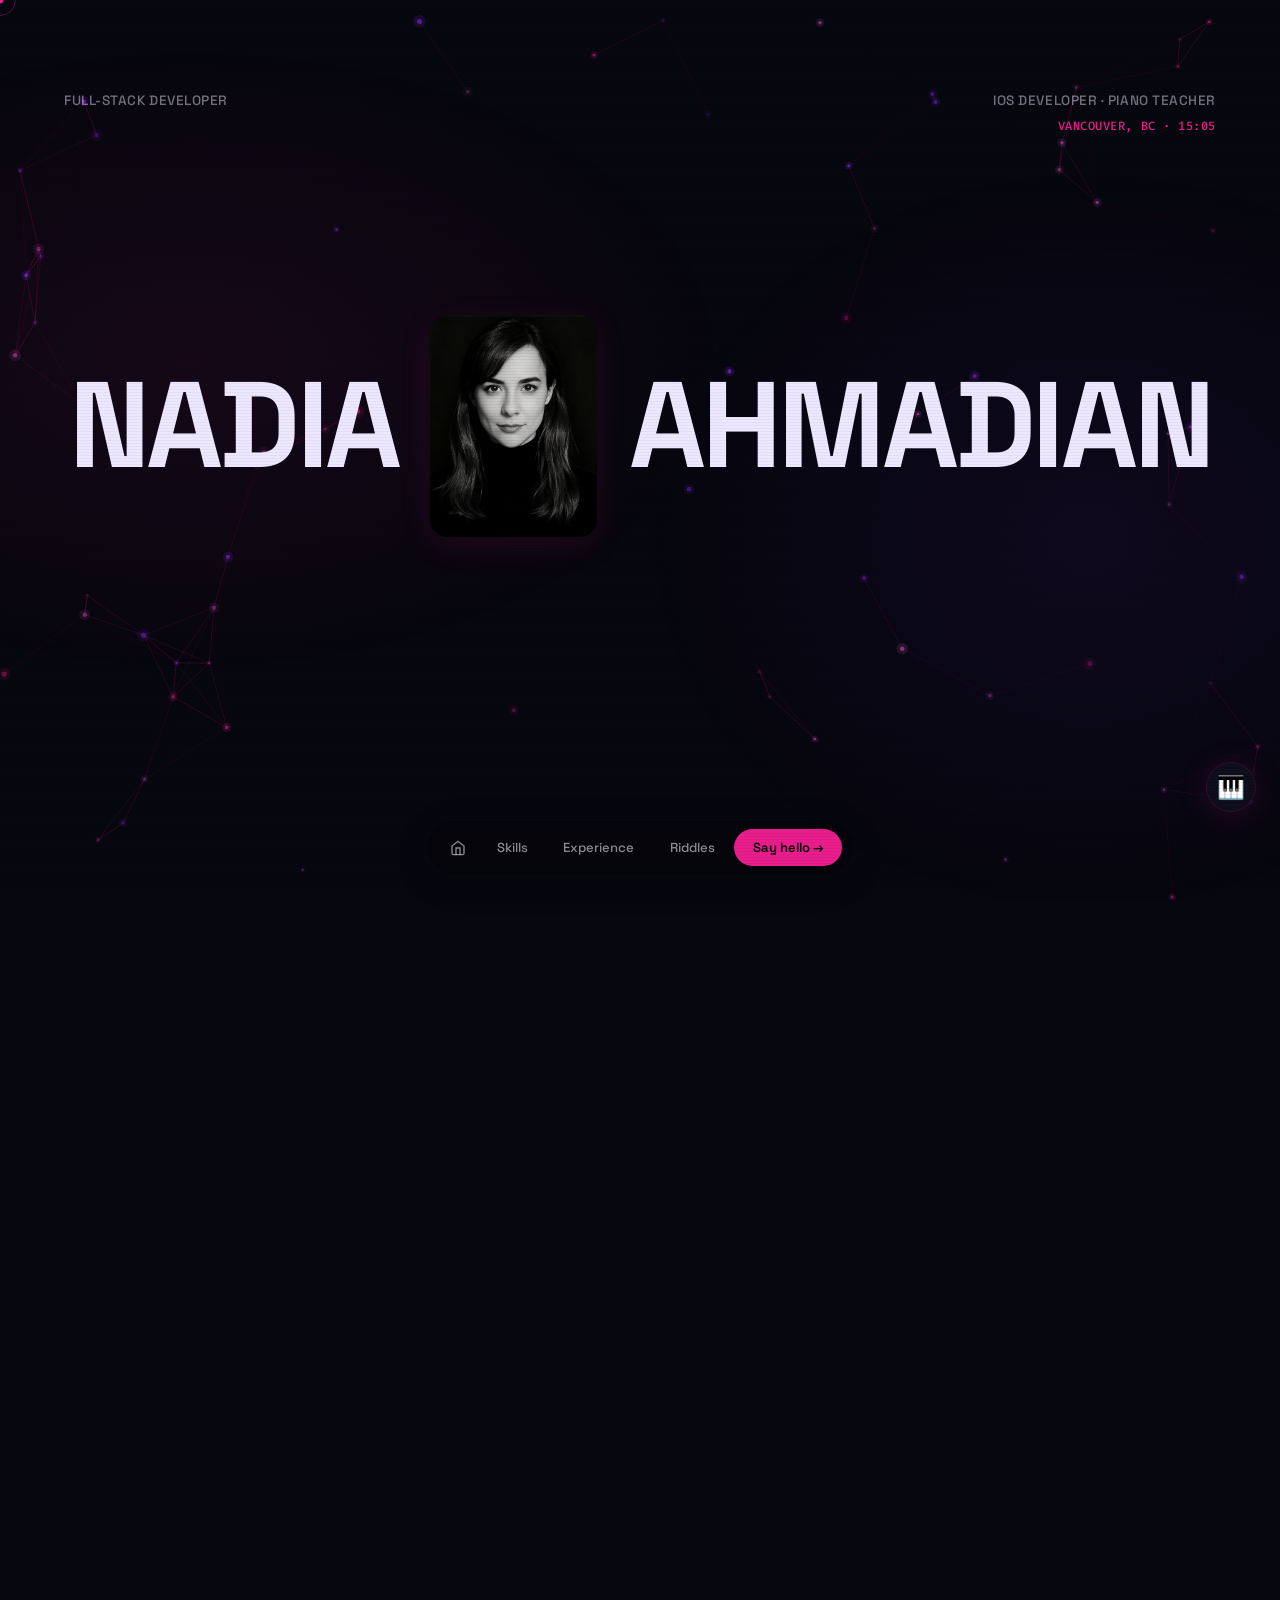
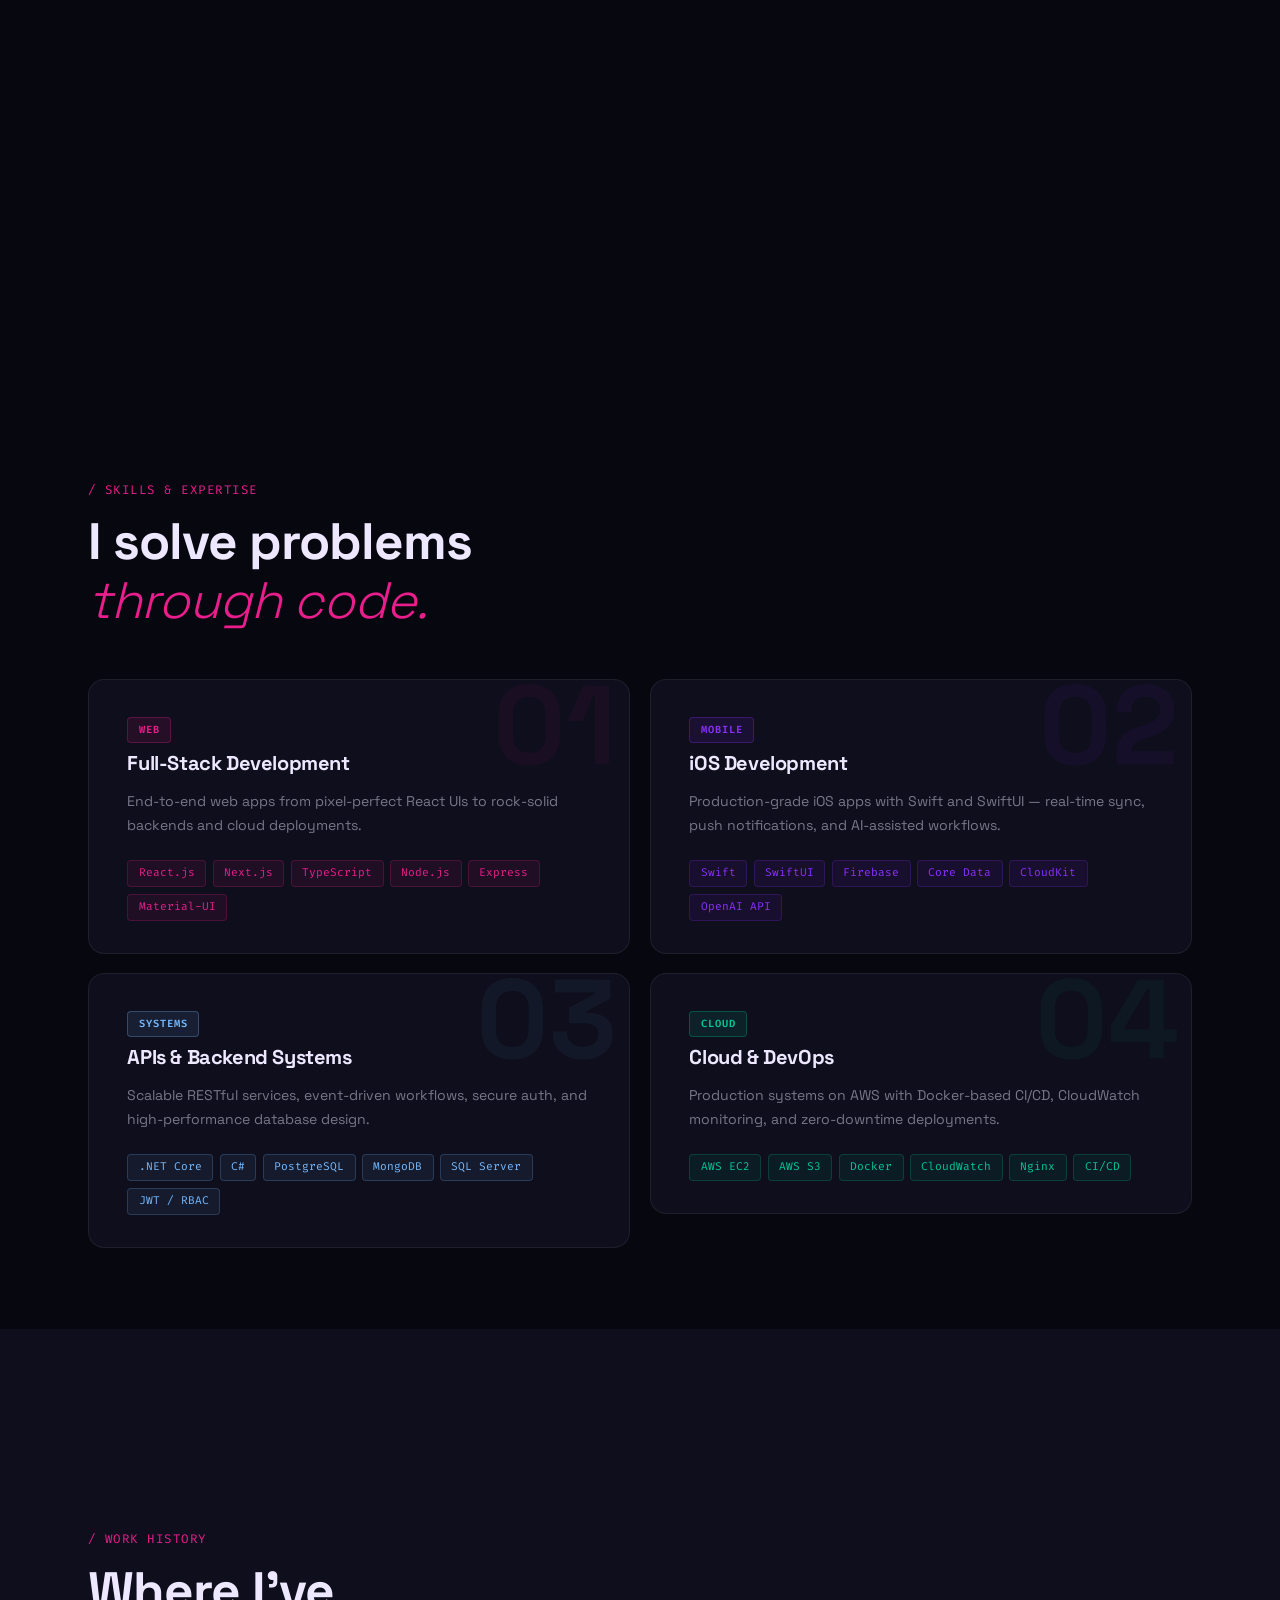
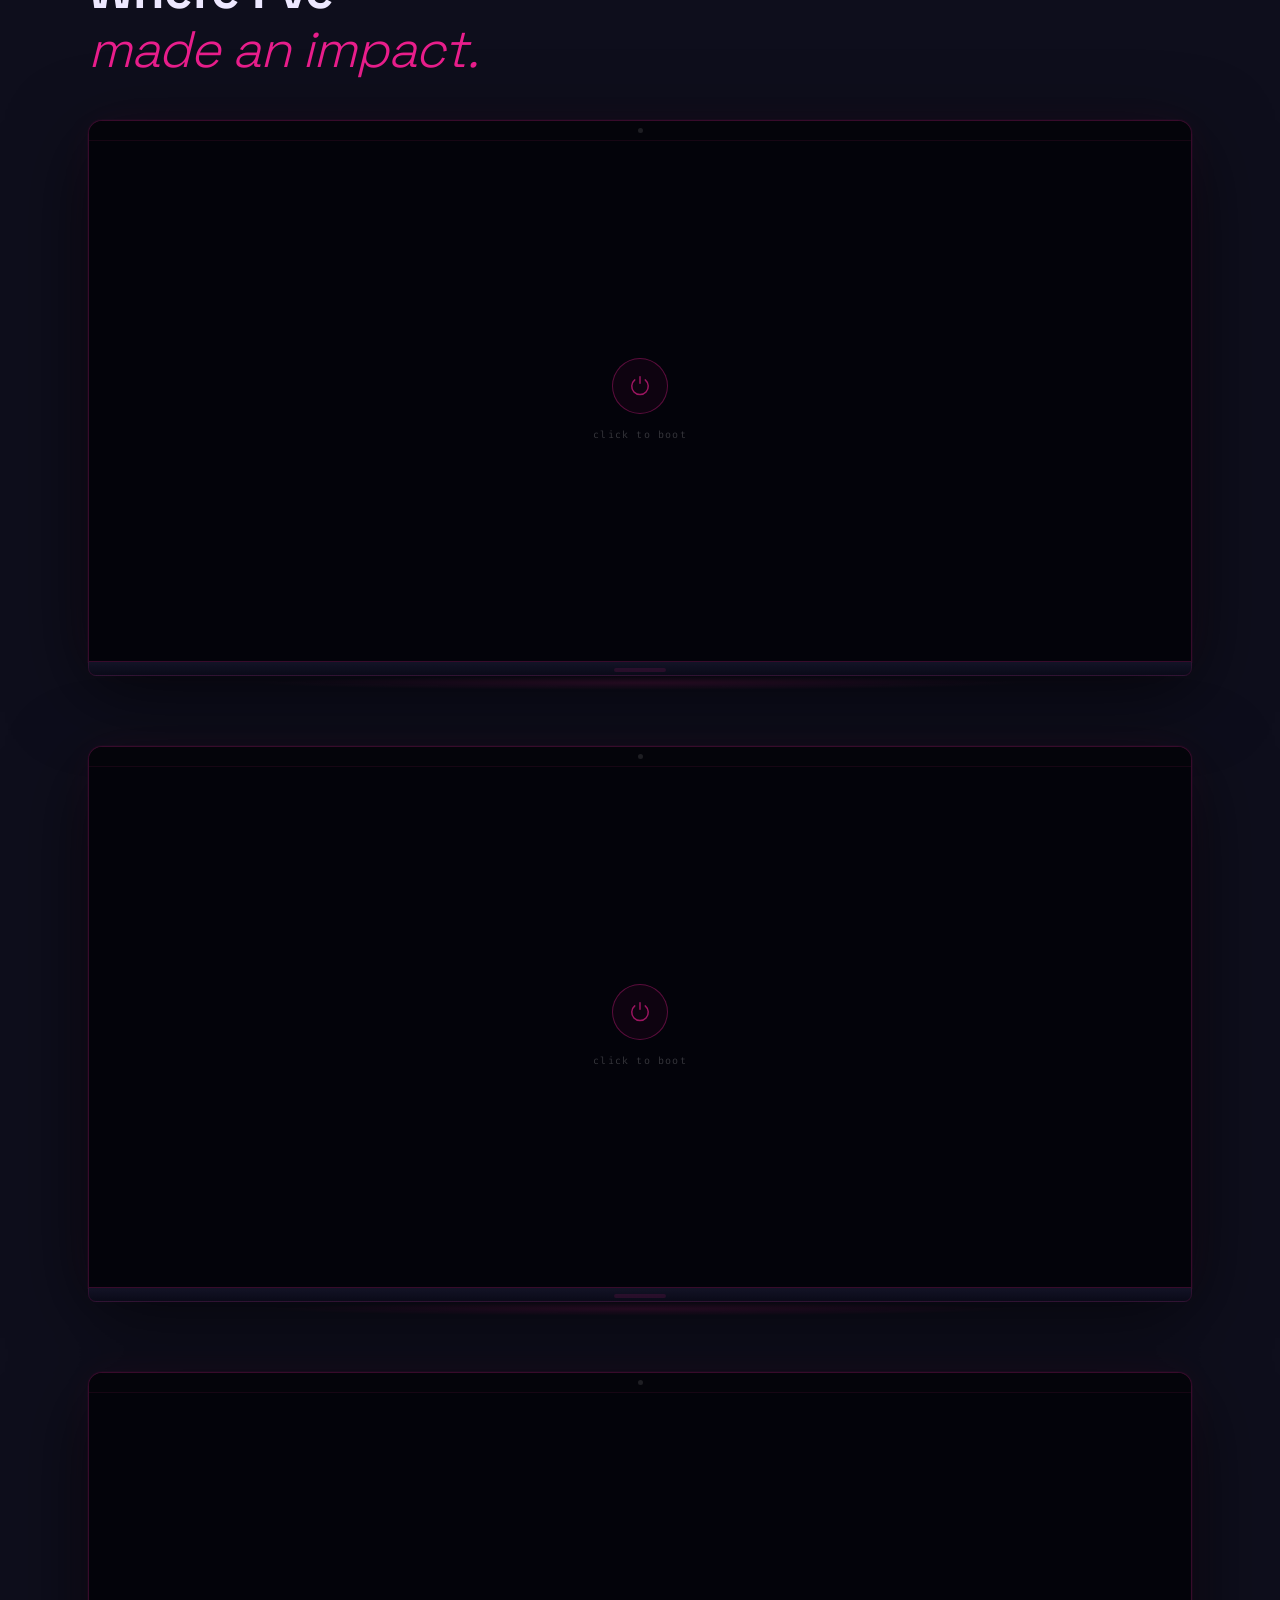
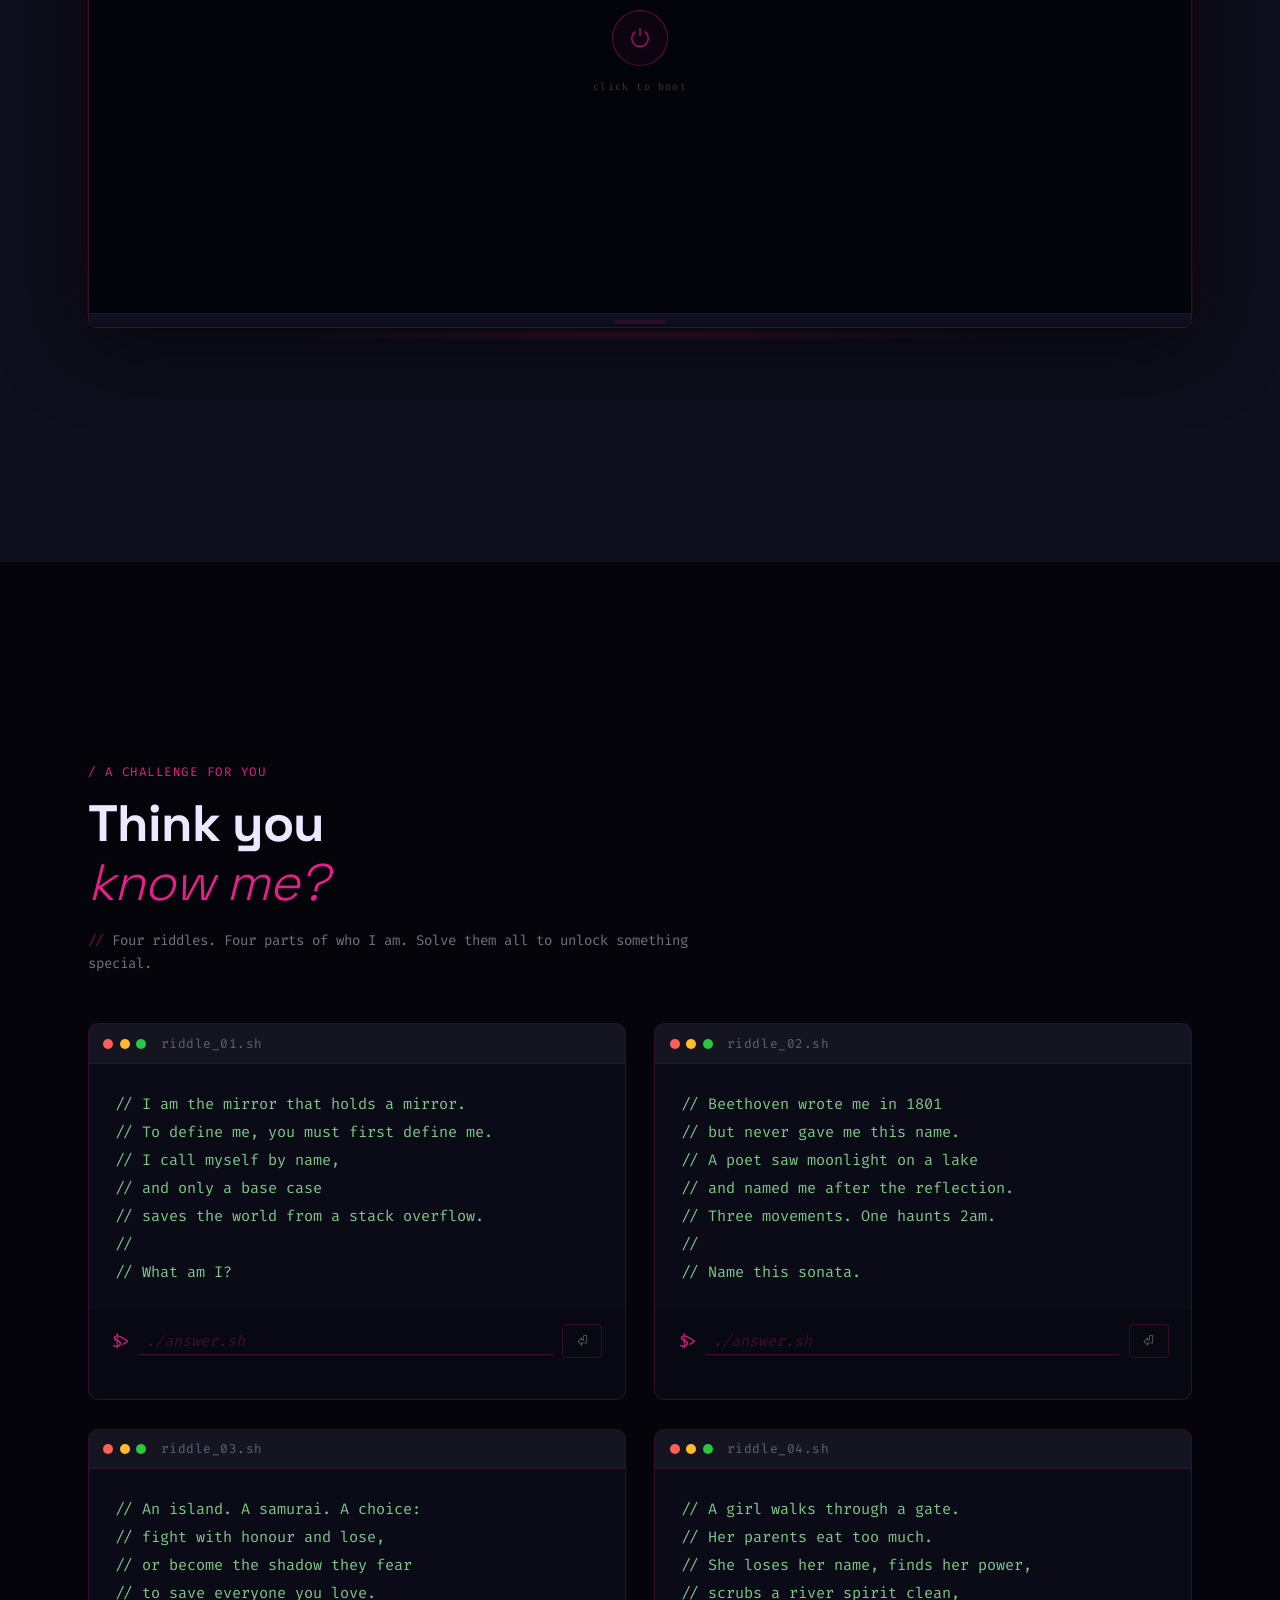
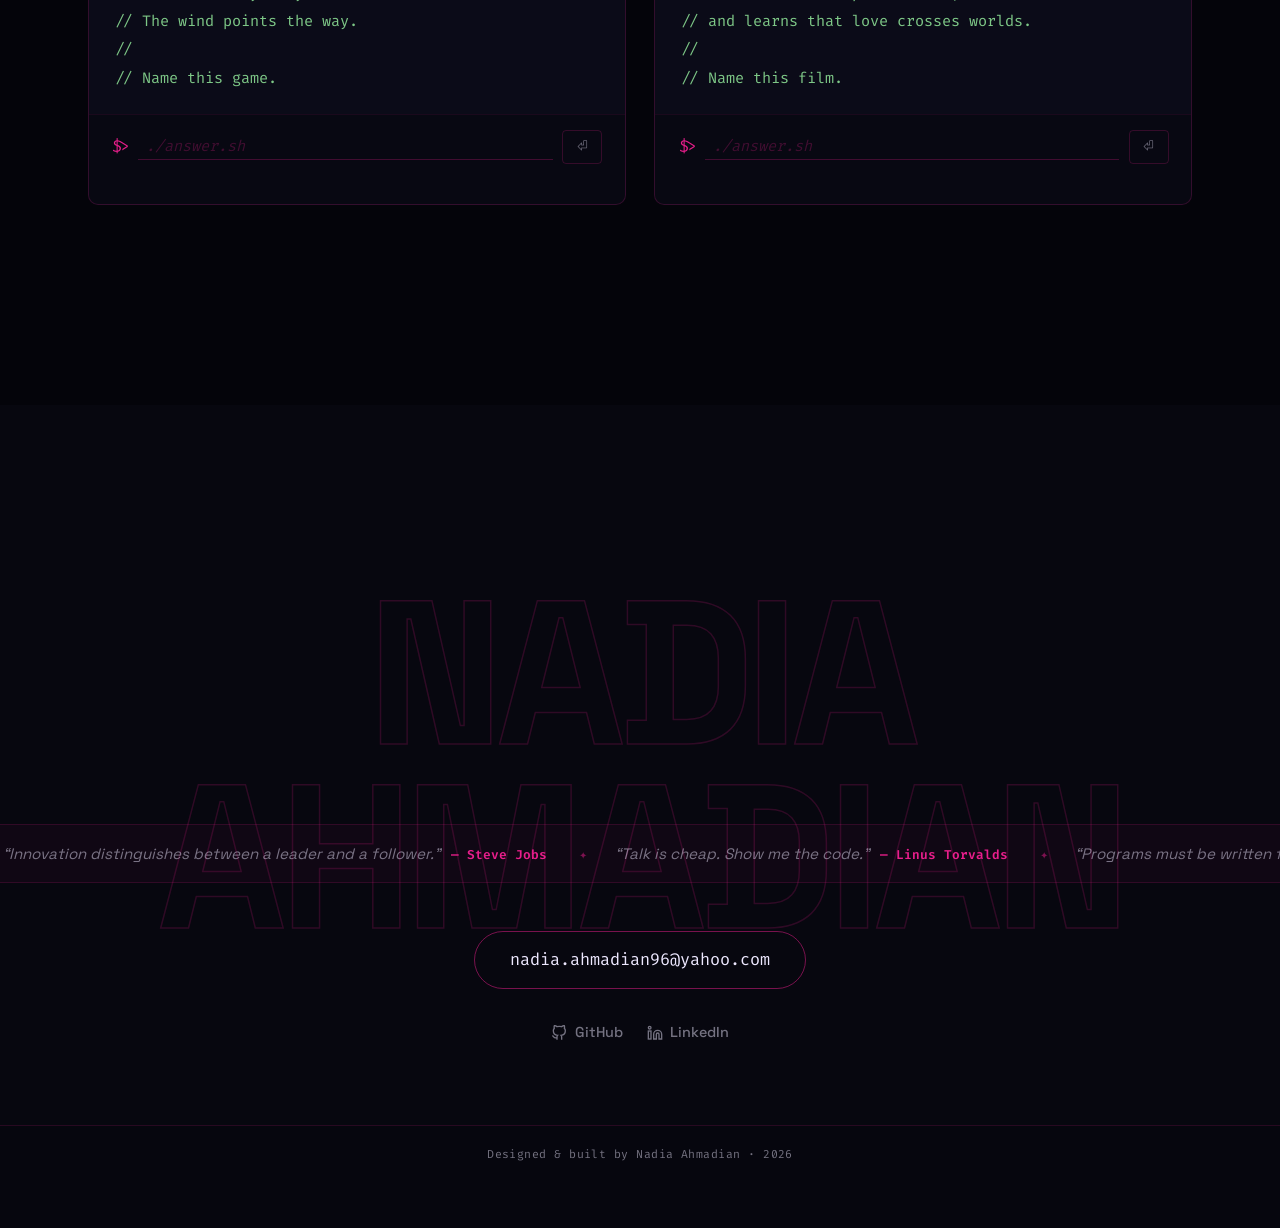
==== commit af0c7e43: "Add files via upload" ====
--- a/index.html
+++ b/index.html
@@ -12,14 +12,18 @@
   <link rel="stylesheet" href="css/base.css" />
   <link rel="stylesheet" href="css/hero.css" />
   <link rel="stylesheet" href="css/nav.css" />
-  <link rel="stylesheet" href="css/sections.css" />
+  <link rel="stylesheet" href="css/statement.css" />
+  <link rel="stylesheet" href="css/skills.css" />
+  <link rel="stylesheet" href="css/experience.css" />
+  <link rel="stylesheet" href="css/contact.css" />
+  <link rel="stylesheet" href="css/footer.css" />
   <link rel="stylesheet" href="css/riddles.css" />
   <link rel="stylesheet" href="css/piano.css" />
   <link rel="stylesheet" href="css/floatingcard.css" />
   <link rel="stylesheet" href="css/game.css" />
 </head>
+
 <body>
-
   <!-- HEX CANVAS BACKGROUND -->
   <canvas id="hex-canvas" aria-hidden="true"></canvas>
 
@@ -27,32 +31,7 @@
   <div id="cursor-dot"  aria-hidden="true"></div>
   <div id="cursor-ring" aria-hidden="true"></div>
 
-  <!-- FLOATING CARD -->
-  <div id="floating-card" aria-hidden="true">
-    <div class="fcard-inner" id="fcard-inner">
-      <div class="fcard-front">
-        <img src="photo.jpg" alt="Nadia Ahmadian"
-             onerror="this.style.display='none';document.getElementById('fcard-fallback').style.display='flex';" />
-        <div id="fcard-fallback" class="fcard-fallback">NA</div>
-        <div class="fcard-front-overlay">
-          <span>Nadia Ahmadian</span>
-          <span>Software Engineer</span>
-        </div>
-      </div>
-      <div class="fcard-back">
-        <!-- Optional video background — drop video.mp4 in repo root -->
-        <video class="fcard-video" autoplay muted loop playsinline aria-hidden="true">
-          <source src="video.mp4" type="video/mp4">
-        </video>
-        <div class="fcard-back-inner">
-          <div class="fcard-name-display">NADIA<br>AHMADIAN</div>
-          <div id="fcard-back-content"></div>
-        </div>
-      </div>
-    </div>
-  </div>
-
-  <!-- LOADER -->
+<!-- LOADER -->
   <div id="loader" aria-hidden="true">
     <span class="loader-lang" id="loader-lang">// English</span>
     <span class="loader-word" id="loader-word">Hello.</span>
@@ -70,8 +49,12 @@
       <div class="hero-name-row">
         <h1 class="hero-first">NADIA</h1>
 
-        <!-- invisible placeholder — keeps layout space; floating-card overlays this -->
-        <div class="hero-photo-card" id="hero-card-anchor" aria-hidden="true"></div>
+        <!-- Card between NADIA and AHMADIAN -->
+        <div id="floating-card">
+          <img src="photo.jpg" alt="Nadia Ahmadian"
+               onerror="this.style.display='none';document.getElementById('fcard-fallback').style.display='flex';" />
+          <div id="fcard-fallback" class="fcard-fallback">NA</div>
+        </div>
 
         <h1 class="hero-last">AHMADIAN</h1>
       </div>
@@ -109,7 +92,7 @@
   <section id="statement" class="statement-section">
     <div class="statement-sticky-wrap">
       <div class="section-inner">
-        <p class="statement-text">I build things that ship — from complex iOS apps to full-stack web platforms. I move fast, write clean code, and care deeply about the people using what I make. Every line has a purpose.</p>
+        <p class="statement-text">Hi, I'm Nadia. I'm 29, based in Vancouver, and I've been writing code long enough to have strong opinions about it and bad posture from it. I build iOS apps, full-stack platforms, and the occasional 2am side project nobody asked for but I couldn't stop thinking about. I obsess over the details nobody told me to obsess over, and I somehow always end up being the person who inherits the codebase everyone else quietly abandoned. Outside of work I teach piano, lose at badminton with tremendous dignity, and have definitely beaten every game I've ever played in a completely normal number of attempts. I care embarrassingly deeply about the things I make. If that sounds like your kind of person, keep scrolling.</p>
       </div>
     </div>
   </section>
@@ -122,58 +105,85 @@
         <h2 class="section-heading">I solve problems<br><em>through code.</em></h2>
       </div>
 
-      <!-- Stacking cards -->
-      <div class="skills-stack">
-
-        <div class="stack-item" style="--z:1">
-          <div class="skill-card" data-panel="fullstack">
-            <span class="card-tag">Web</span>
-            <h3>01. Full-Stack Development</h3>
-            <p>End-to-end web applications — from pixel-perfect React UIs to rock-solid Node.js backends and cloud deployments.</p>
-            <ul class="tech-list">
-              <li>React.js</li><li>Next.js</li><li>TypeScript</li>
-              <li>Node.js</li><li>Express</li><li>Material-UI</li>
+      <div class="skills-grid">
+
+        <div class="sg-card reveal" style="--clr: #e91e8c">
+          <div class="sg-card-inner">
+            <span class="sg-num">01</span>
+            <div class="sg-header">
+              <span class="sg-badge">Web</span>
+              <h3>Full-Stack Development</h3>
+            </div>
+            <p>End-to-end web apps from pixel-perfect React UIs to rock-solid backends and cloud deployments.</p>
+            <ul class="sg-tech">
+              <li style="--i:0">React.js</li>
+              <li style="--i:1">Next.js</li>
+              <li style="--i:2">TypeScript</li>
+              <li style="--i:3">Node.js</li>
+              <li style="--i:4">Express</li>
+              <li style="--i:5">Material-UI</li>
             </ul>
           </div>
         </div>
 
-        <div class="stack-item" style="--z:2">
-          <div class="skill-card" data-panel="ios">
-            <span class="card-tag">Mobile</span>
-            <h3>02. iOS Development</h3>
+        <div class="sg-card reveal" style="--clr: #8b2fff">
+          <div class="sg-card-inner">
+            <span class="sg-num">02</span>
+            <div class="sg-header">
+              <span class="sg-badge">Mobile</span>
+              <h3>iOS Development</h3>
+            </div>
             <p>Production-grade iOS apps with Swift and SwiftUI — real-time sync, push notifications, and AI-assisted workflows.</p>
-            <ul class="tech-list">
-              <li>Swift</li><li>SwiftUI</li><li>Firebase</li>
-              <li>Core Data</li><li>CloudKit</li><li>OpenAI API</li>
+            <ul class="sg-tech">
+              <li style="--i:0">Swift</li>
+              <li style="--i:1">SwiftUI</li>
+              <li style="--i:2">Firebase</li>
+              <li style="--i:3">Core Data</li>
+              <li style="--i:4">CloudKit</li>
+              <li style="--i:5">OpenAI API</li>
             </ul>
           </div>
         </div>
 
-        <div class="stack-item" style="--z:3">
-          <div class="skill-card" data-panel="backend">
-            <span class="card-tag">Systems</span>
-            <h3>03. APIs &amp; Backend Systems</h3>
+        <div class="sg-card reveal" style="--clr: #74b9ff">
+          <div class="sg-card-inner">
+            <span class="sg-num">03</span>
+            <div class="sg-header">
+              <span class="sg-badge">Systems</span>
+              <h3>APIs &amp; Backend Systems</h3>
+            </div>
             <p>Scalable RESTful services, event-driven workflows, secure auth, and high-performance database design.</p>
-            <ul class="tech-list">
-              <li>.NET Core</li><li>C#</li><li>PostgreSQL</li>
-              <li>MongoDB</li><li>SQL Server</li><li>JWT / RBAC</li>
+            <ul class="sg-tech">
+              <li style="--i:0">.NET Core</li>
+              <li style="--i:1">C#</li>
+              <li style="--i:2">PostgreSQL</li>
+              <li style="--i:3">MongoDB</li>
+              <li style="--i:4">SQL Server</li>
+              <li style="--i:5">JWT / RBAC</li>
             </ul>
           </div>
         </div>
 
-        <div class="stack-item" style="--z:4">
-          <div class="skill-card" data-panel="cloud">
-            <span class="card-tag">Cloud</span>
-            <h3>04. Cloud &amp; DevOps</h3>
+        <div class="sg-card reveal" style="--clr: #00c896">
+          <div class="sg-card-inner">
+            <span class="sg-num">04</span>
+            <div class="sg-header">
+              <span class="sg-badge">Cloud</span>
+              <h3>Cloud &amp; DevOps</h3>
+            </div>
             <p>Production systems on AWS with Docker-based CI/CD, CloudWatch monitoring, and zero-downtime deployments.</p>
-            <ul class="tech-list">
-              <li>AWS EC2</li><li>AWS S3</li><li>Docker</li>
-              <li>CloudWatch</li><li>Nginx</li><li>CI/CD</li>
+            <ul class="sg-tech">
+              <li style="--i:0">AWS EC2</li>
+              <li style="--i:1">AWS S3</li>
+              <li style="--i:2">Docker</li>
+              <li style="--i:3">CloudWatch</li>
+              <li style="--i:4">Nginx</li>
+              <li style="--i:5">CI/CD</li>
             </ul>
           </div>
         </div>
 
-      </div><!-- /.skills-stack -->
+      </div>
     </div>
   </section>
 
@@ -186,86 +196,87 @@
       </div>
       <div class="exp-list">
 
-        <!-- ── MacBook 01: Ashna Software ── -->
-        <div class="macbook-exp reveal">
+        <!-- ── MacBook 01 ── -->
+        <div class="macbook-exp reveal" data-job="ashna">
           <div class="macbook">
             <div class="mac-camera-bar"><div class="mac-cam-dot"></div></div>
-            <div class="mac-toolbar">
-              <span class="mac-dot r"></span>
-              <span class="mac-dot y"></span>
-              <span class="mac-dot g"></span>
-              <span class="mac-addr">ashna-software.dev/dashboard</span>
-              <span class="mac-meta-badge">Full-Time &nbsp;·&nbsp; Jun 2022 — Oct 2025</span>
-            </div>
-            <div class="mac-content">
-              <div class="mac-header">
-                <h3>Full-Stack Developer</h3>
-                <span class="exp-company">@ Ashna Software</span>
-                <span class="exp-badge">Full-Time</span>
+            <div class="mac-screen">
+              <div class="mac-off-state">
+                <button class="mac-power-btn" aria-label="Power on">
+                  <svg width="22" height="22" viewBox="0 0 24 24" fill="none" stroke="currentColor" stroke-width="1.6" stroke-linecap="round">
+                    <path d="M12 2v7"/><path d="M6.3 5.3a9 9 0 1 0 11.4 0"/>
+                  </svg>
+                </button>
+                <span class="mac-power-label">click to boot</span>
               </div>
-              <div class="exp-date-line">Jun 2022 — Oct 2025</div>
-              <ul class="exp-bullets">
-                <li>Designed and built a real-time guard tour system with NFC, BLE, QR codes, and GPS — live patrol tracking, incident reporting, and analytics dashboards.</li>
-                <li>Built RESTful services in Node.js, Express, .NET Core, and C#; SQL Server for operations, MongoDB for high-volume event logs.</li>
-                <li>Developed an enterprise facility management platform with multi-step approval workflows, reservation management, and configurable payment policies.</li>
-                <li>Deployed on AWS (EC2, S3) with CloudWatch monitoring and Docker-based CI/CD pipelines.</li>
-              </ul>
+              <div class="mac-on-state" hidden>
+                <div class="mac-toolbar">
+                  <span class="mac-dot r"></span><span class="mac-dot y"></span><span class="mac-dot g"></span>
+                  <span class="mac-addr"></span>
+                  <span class="mac-meta-badge"></span>
+                </div>
+                <div class="mac-editor">
+                  <div class="mac-code-out"></div>
+                </div>
+              </div>
             </div>
           </div>
           <div class="macbook-base"></div>
           <div class="macbook-shadow"></div>
         </div>
 
-        <!-- ── MacBook 02: Que Gallery ── -->
-        <div class="macbook-exp reveal">
+        <!-- ── MacBook 02 ── -->
+        <div class="macbook-exp reveal" data-job="que">
           <div class="macbook">
             <div class="mac-camera-bar"><div class="mac-cam-dot"></div></div>
-            <div class="mac-toolbar">
-              <span class="mac-dot r"></span>
-              <span class="mac-dot y"></span>
-              <span class="mac-dot g"></span>
-              <span class="mac-addr">que-gallery.ca/inventory</span>
-              <span class="mac-meta-badge">Contract &nbsp;·&nbsp; Feb 2024 — Aug 2024</span>
-            </div>
-            <div class="mac-content">
-              <div class="mac-header">
-                <h3>Full-Stack Developer</h3>
-                <span class="exp-company">@ Que Gallery</span>
-                <span class="exp-badge">Contract</span>
+            <div class="mac-screen">
+              <div class="mac-off-state">
+                <button class="mac-power-btn" aria-label="Power on">
+                  <svg width="22" height="22" viewBox="0 0 24 24" fill="none" stroke="currentColor" stroke-width="1.6" stroke-linecap="round">
+                    <path d="M12 2v7"/><path d="M6.3 5.3a9 9 0 1 0 11.4 0"/>
+                  </svg>
+                </button>
+                <span class="mac-power-label">click to boot</span>
               </div>
-              <div class="exp-date-line">Feb 2024 — Aug 2024</div>
-              <ul class="exp-bullets">
-                <li>Built an inventory and sales management platform for art galleries — real-time tracking of sales, payments, returns, and stakeholder balances.</li>
-                <li>Implemented revenue distribution logic with Node.js + PostgreSQL; later reimplemented in PHP + MySQL per client requirements.</li>
-              </ul>
+              <div class="mac-on-state" hidden>
+                <div class="mac-toolbar">
+                  <span class="mac-dot r"></span><span class="mac-dot y"></span><span class="mac-dot g"></span>
+                  <span class="mac-addr"></span>
+                  <span class="mac-meta-badge"></span>
+                </div>
+                <div class="mac-editor">
+                  <div class="mac-code-out"></div>
+                </div>
+              </div>
             </div>
           </div>
           <div class="macbook-base"></div>
           <div class="macbook-shadow"></div>
         </div>
 
-        <!-- ── MacBook 03: Bahara Bakery ── -->
-        <div class="macbook-exp reveal">
+        <!-- ── MacBook 03 ── -->
+        <div class="macbook-exp reveal" data-job="bahara">
           <div class="macbook">
             <div class="mac-camera-bar"><div class="mac-cam-dot"></div></div>
-            <div class="mac-toolbar">
-              <span class="mac-dot r"></span>
-              <span class="mac-dot y"></span>
-              <span class="mac-dot g"></span>
-              <span class="mac-addr">bahara-bakery.app/orders</span>
-              <span class="mac-meta-badge">iOS &nbsp;·&nbsp; Sep 2024 — Dec 2024</span>
-            </div>
-            <div class="mac-content">
-              <div class="mac-header">
-                <h3>iOS Developer</h3>
-                <span class="exp-company">@ Bahara Bakery</span>
-                <span class="exp-badge">Contract</span>
+            <div class="mac-screen">
+              <div class="mac-off-state">
+                <button class="mac-power-btn" aria-label="Power on">
+                  <svg width="22" height="22" viewBox="0 0 24 24" fill="none" stroke="currentColor" stroke-width="1.6" stroke-linecap="round">
+                    <path d="M12 2v7"/><path d="M6.3 5.3a9 9 0 1 0 11.4 0"/>
+                  </svg>
+                </button>
+                <span class="mac-power-label">click to boot</span>
               </div>
-              <div class="exp-date-line">Sep 2024 — Dec 2024</div>
-              <ul class="exp-bullets">
-                <li>Built a production iOS app in Swift and SwiftUI — product browsing, guided tutorials, and pre-order scheduling.</li>
-                <li>Integrated OpenAI API for AI-assisted custom orders; designed a Firebase + Core Data + CloudKit cloud architecture.</li>
-              </ul>
+              <div class="mac-on-state" hidden>
+                <div class="mac-toolbar">
+                  <span class="mac-dot r"></span><span class="mac-dot y"></span><span class="mac-dot g"></span>
+                  <span class="mac-addr"></span>
+                  <span class="mac-meta-badge"></span>
+                </div>
+                <div class="mac-editor">
+                  <div class="mac-code-out"></div>
+                </div>
+              </div>
             </div>
           </div>
           <div class="macbook-base"></div>
@@ -282,24 +293,24 @@
       <div class="reveal">
         <span class="section-label">/ A Challenge For You</span>
         <h2 class="section-heading riddles-heading">Think you<br><em>know me?</em></h2>
-        <p class="riddles-intro">Three riddles. Three parts of who I am. Solve them all to unlock something special.</p>
+        <p class="riddles-intro">Four riddles. Four parts of who I am. Solve them all to unlock something special.</p>
       </div>
       <div class="riddles-grid">
 
-        <!-- RIDDLE 01: git -->
-        <div class="riddle-card reveal" data-answer="git" data-id="0">
+        <!-- RIDDLE 01: recursion -->
+        <div class="riddle-card reveal" data-answer="recursion" data-id="0">
           <div class="terminal-bar">
             <span class="t-dot t-red"></span>
             <span class="t-dot t-yellow"></span>
             <span class="t-dot t-green"></span>
             <span class="terminal-title">riddle_01.sh</span>
           </div>
-          <pre class="riddle-code">// I have branches but no leaves,
-// commits but no regrets,
-// and a HEAD that moves
-// with every change.
+          <pre class="riddle-code">// I am the mirror that holds a mirror.
+// To define me, you must first define me.
+// I call myself by name,
+// and only a base case
+// saves the world from a stack overflow.
 //
-// Merge me. Push me. Fear me.
 // What am I?</pre>
           <div class="riddle-input-row">
             <span class="prompt">$&gt;&nbsp;</span>
@@ -309,21 +320,21 @@
           <p class="riddle-feedback" aria-live="polite"></p>
         </div>
 
-        <!-- RIDDLE 02: piano -->
-        <div class="riddle-card reveal" data-answer="piano" data-id="1">
+        <!-- RIDDLE 02: moonlight sonata -->
+        <div class="riddle-card reveal" data-answer="moonlight sonata" data-id="1">
           <div class="terminal-bar">
             <span class="t-dot t-red"></span>
             <span class="t-dot t-yellow"></span>
             <span class="t-dot t-green"></span>
             <span class="terminal-title">riddle_02.sh</span>
           </div>
-          <pre class="riddle-code">// 88 voices, one soul.
-// I cry in minor,
-// laugh in major,
-// and live between your hands.
+          <pre class="riddle-code">// Beethoven wrote me in 1801
+// but never gave me this name.
+// A poet saw moonlight on a lake
+// and named me after the reflection.
+// Three movements. One haunts 2am.
 //
-// Touch me and I speak.
-// What am I?</pre>
+// Name this sonata.</pre>
           <div class="riddle-input-row">
             <span class="prompt">$&gt;&nbsp;</span>
             <input type="text" class="riddle-input" placeholder="./answer.sh" autocomplete="off" spellcheck="false" />
@@ -332,21 +343,21 @@
           <p class="riddle-feedback" aria-live="polite"></p>
         </div>
 
-        <!-- RIDDLE 03: game -->
-        <div class="riddle-card reveal" data-answer="game" data-id="2">
+        <!-- RIDDLE 03: ghost of tsushima -->
+        <div class="riddle-card reveal" data-answer="ghost of tsushima" data-id="2">
           <div class="terminal-bar">
             <span class="t-dot t-red"></span>
             <span class="t-dot t-yellow"></span>
             <span class="t-dot t-green"></span>
             <span class="terminal-title">riddle_03.sh</span>
           </div>
-          <pre class="riddle-code">// Death is a checkpoint here.
-// Quests spawn forever.
-// There IS a final boss —
-// but you never truly finish.
+          <pre class="riddle-code">// An island. A samurai. A choice:
+// fight with honour and lose,
+// or become the shadow they fear
+// to save everyone you love.
+// The wind points the way.
 //
-// INSERT COIN to continue.
-// What am I?</pre>
+// Name this game.</pre>
           <div class="riddle-input-row">
             <span class="prompt">$&gt;&nbsp;</span>
             <input type="text" class="riddle-input" placeholder="./answer.sh" autocomplete="off" spellcheck="false" />
@@ -355,21 +366,21 @@
           <p class="riddle-feedback" aria-live="polite"></p>
         </div>
 
-        <!-- RIDDLE 04: anime -->
-        <div class="riddle-card reveal" data-answer="anime" data-id="3">
+        <!-- RIDDLE 04: spirited away -->
+        <div class="riddle-card reveal" data-answer="spirited away" data-id="3">
           <div class="terminal-bar">
             <span class="t-dot t-red"></span>
             <span class="t-dot t-yellow"></span>
             <span class="t-dot t-green"></span>
             <span class="terminal-title">riddle_04.sh</span>
           </div>
-          <pre class="riddle-code">// I cry at fictional deaths.
-// Strong opinions on sub vs dub.
-// Attack on what? Death who?
-// One what? Demon who?
+          <pre class="riddle-code">// A girl walks through a gate.
+// Her parents eat too much.
+// She loses her name, finds her power,
+// scrubs a river spirit clean,
+// and learns that love crosses worlds.
 //
-// This world consumes my evenings.
-// What am I watching?</pre>
+// Name this film.</pre>
           <div class="riddle-input-row">
             <span class="prompt">$&gt;&nbsp;</span>
             <input type="text" class="riddle-input" placeholder="./answer.sh" autocomplete="off" spellcheck="false" />
@@ -435,7 +446,7 @@
   <div id="game-modal" role="dialog" aria-modal="true" aria-label="Mini Breakout Game">
     <div class="game-box">
       <div class="game-title-bar">
-        <span class="game-title">🎮 Pixel Breaker</span>
+        <span class="game-title">👾 Alien Strike</span>
         <button id="game-close" aria-label="Close game">✕</button>
       </div>
       <canvas id="game-canvas" width="420" height="280"></canvas>
@@ -451,26 +462,27 @@
           </div>
         </div>
       </div>
-      <p class="game-mobile-hint">Tap &amp; drag to move paddle</p>
+      <p class="game-mobile-hint">Drag to move · Tap to shoot</p>
     </div>
   </div>
 
   <!-- PIANO BUTTON -->
-  <button id="piano-btn" aria-label="Open mini piano" title="Psst… 🎹">🎹</button>
+  <button id="piano-btn" aria-label="Open piano" title="Psst… 🎹">🎹</button>
 
   <!-- PIANO MODAL -->
-  <div id="piano-modal" role="dialog" aria-modal="true" aria-label="Mini Piano">
+  <div id="piano-modal" role="dialog" aria-modal="true" aria-label="Piano">
     <div class="piano-box">
       <div class="piano-header">
-        <div>
-          <p class="piano-title">🎹 Mini Piano</p>
-          <p class="piano-subtitle">Click keys or use your keyboard.</p>
-        </div>
-        <button id="piano-close" class="piano-close" aria-label="Close piano">✕</button>
-      </div>
+        <p class="piano-title">🎹</p>
+        <span id="piano-sustain-ind" class="piano-sustain-ind">sustain off</span>
+        <button id="piano-close" class="piano-close" aria-label="Close">✕</button>
+      </div>
+      <canvas id="piano-viz" height="240"></canvas>
       <div class="piano-keys" id="piano-keys"></div>
       <p class="piano-hint">
-        White: <span>A S D F G H J K L</span> &nbsp;·&nbsp; Black: <span>W E T Y U O P</span>
+        Lower: <span>Z X C V B N M</span> &nbsp;·&nbsp;
+        Upper: <span>Q W E R T Y U</span> &nbsp;·&nbsp;
+        Sustain: <span>Space</span>
       </p>
     </div>
   </div>
@@ -479,11 +491,16 @@
   <script src="js/loader.js"></script>
   <script src="js/hero.js"></script>
   <script src="js/nav.js"></script>
-  <script src="js/scroll.js"></script>
+  <script src="js/scroll-reveals.js"></script>
+  <script src="js/skills-tilt.js"></script>
+  <script src="js/experience-boot.js"></script>
+  <script src="js/scroll-statement.js"></script>
   <script src="js/hexbg.js"></script>
   <script src="js/floatingcard.js"></script>
   <script src="js/piano.js"></script>
   <script src="js/minigame.js"></script>
+  <script src="js/riddle-prizes.js"></script>
   <script src="js/riddles.js"></script>
+
 </body>
-</html>
+</html>
--- a/css/base.css
+++ b/css/base.css
@@ -196,7 +196,11 @@
 }
 
 .section-inner {
-  max-width: 900px;
+  max-width: 1200px;
   margin: 0 auto;
-  padding: 100px clamp(1.2rem, 5vw, 2.5rem);
-}
+  padding: 100px clamp(1.2rem, 5vw, 3rem);
+}
+
+@media (max-width: 640px) {
+  .section-inner { padding: 70px clamp(1rem, 4vw, 1.5rem); }
+}
--- a/css/nav.css
+++ b/css/nav.css
@@ -5,8 +5,11 @@
 #pill-nav {
   position: fixed;
   bottom: 1.6rem;
-  left: 50%;
-  transform: translateX(-50%);
+  left: 0;
+  right: 0;
+  width: max-content;
+  margin-inline: auto;
+  transform: none;
   z-index: 1000;
   display: flex;
   align-items: center;
--- a/css/statement.css
+++ b/css/statement.css
@@ -0,0 +1,47 @@
+/* ═══════════════════════════════════════════
+   STATEMENT — sticky 300 vh scroll-reveal section
+═══════════════════════════════════════════ */
+
+.statement-section {
+  min-height: 300vh;
+  background: var(--bg);
+  position: relative;
+}
+
+.statement-sticky-wrap {
+  position: sticky;
+  top: 0;
+  height: 100vh;
+  display: flex;
+  align-items: flex-start;
+  padding-top: clamp(3rem, 8vh, 6rem);
+  overflow: visible;
+}
+
+.statement-sticky-wrap .section-inner {
+  padding-top: 0;
+  padding-bottom: 0;
+}
+
+.statement-text {
+  font-size: clamp(1.3rem, 2.4vw, 2.2rem);
+  font-weight: 500;
+  line-height: 1.5;
+  letter-spacing: -0.02em;
+  color: var(--text);
+  max-width: 100%;
+}
+
+/* Words start transparent — JS adds .sw--on on scroll */
+.sw {
+  display: inline;
+  color: transparent;
+  transition: color 0.45s ease;
+}
+.sw--on {
+  color: var(--text);
+}
+
+@media (max-width: 640px) {
+  .statement-section { min-height: 200vh; }
+}
--- a/css/skills.css
+++ b/css/skills.css
@@ -0,0 +1,148 @@
+/* ═══════════════════════════════════════════
+   SKILLS — 2×2 tilt card grid
+═══════════════════════════════════════════ */
+
+#skills {
+  padding: 80px 0;
+}
+
+.skills-inner {
+  max-width: 1200px;
+  margin: 0 auto;
+  padding: 0 clamp(1.2rem, 5vw, 3rem);
+}
+
+.skills-intro { margin-bottom: 3rem; }
+
+/* ─── Grid ─── */
+.skills-grid {
+  display: grid;
+  grid-template-columns: repeat(2, 1fr);
+  gap: 1.2rem;
+}
+
+/* ─── Card shell (perspective host) ─── */
+.sg-card {
+  perspective: 900px;
+}
+
+/* ─── Card face ─── */
+.sg-card-inner {
+  position: relative;
+  background: var(--bg-card);
+  border-radius: var(--radius);
+  padding: 2.2rem 2.4rem 2rem;
+  border: 1px solid rgba(255,255,255,0.07);
+  overflow: hidden;
+  transform-style: preserve-3d;
+  will-change: transform;
+  /* transition is managed by JS during enter/leave */
+  transition: border-color 0.35s ease, box-shadow 0.35s ease;
+}
+
+.sg-card:hover .sg-card-inner {
+  border-color: color-mix(in srgb, var(--clr) 40%, transparent);
+  box-shadow: 0 16px 60px color-mix(in srgb, var(--clr) 18%, transparent);
+}
+
+/* ─── Large ghost number ─── */
+.sg-num {
+  position: absolute;
+  top: -0.6rem;
+  right: 0.8rem;
+  font-family: var(--font-sans);
+  font-size: 7rem;
+  font-weight: 900;
+  color: var(--clr);
+  opacity: 0.055;
+  line-height: 1;
+  pointer-events: none;
+  user-select: none;
+  transition: opacity 0.35s ease;
+}
+
+.sg-card:hover .sg-num {
+  opacity: 0.13;
+}
+
+/* ─── Badge + title ─── */
+.sg-badge {
+  display: inline-block;
+  font-family: var(--font-mono);
+  font-size: 0.65rem;
+  font-weight: 600;
+  letter-spacing: 0.1em;
+  text-transform: uppercase;
+  color: var(--clr);
+  background: color-mix(in srgb, var(--clr) 10%, transparent);
+  border: 1px solid color-mix(in srgb, var(--clr) 28%, transparent);
+  padding: 0.2rem 0.65rem;
+  border-radius: 4px;
+  margin-bottom: 0.55rem;
+}
+
+.sg-header { margin-bottom: 0.85rem; }
+
+.sg-card-inner h3 {
+  font-size: 1.25rem;
+  font-weight: 700;
+  letter-spacing: -0.02em;
+  color: var(--text);
+  line-height: 1.2;
+}
+
+.sg-card-inner p {
+  font-size: 0.88rem;
+  color: var(--text-muted);
+  line-height: 1.72;
+  margin-bottom: 1.4rem;
+}
+
+/* ─── Tech tags ─── */
+.sg-tech {
+  display: flex;
+  flex-wrap: wrap;
+  gap: 0.4rem;
+  list-style: none;
+}
+
+.sg-tech li {
+  font-family: var(--font-mono);
+  font-size: 0.7rem;
+  color: var(--clr);
+  background: color-mix(in srgb, var(--clr) 8%, transparent);
+  border: 1px solid color-mix(in srgb, var(--clr) 20%, transparent);
+  padding: 0.22rem 0.65rem;
+  border-radius: 4px;
+  /* stagger-in animation — triggered when .sg-visible added by JS */
+  opacity: 0;
+  transform: translateY(8px);
+  transition:
+    opacity    0.35s ease calc(var(--i) * 55ms),
+    transform  0.35s ease calc(var(--i) * 55ms),
+    background 0.2s  ease,
+    border-color 0.2s ease;
+}
+
+.sg-card.sg-visible .sg-tech li {
+  opacity: 1;
+  transform: translateY(0);
+}
+
+.sg-tech li:hover {
+  background: color-mix(in srgb, var(--clr) 18%, transparent);
+  border-color: color-mix(in srgb, var(--clr) 45%, transparent);
+}
+
+/* ─── Responsive ─── */
+@media (max-width: 720px) {
+  .skills-grid { grid-template-columns: 1fr; }
+  .sg-card-inner { padding: 1.6rem 1.8rem 1.4rem; }
+  .sg-card-inner h3 { font-size: 1.1rem; }
+  /* disable tilt on touch */
+  .sg-card-inner { transform: none !important; }
+}
+
+@media (max-width: 640px) {
+  #skills { padding-top: 60px; }
+}
--- a/css/experience.css
+++ b/css/experience.css
@@ -0,0 +1,281 @@
+/* ═══════════════════════════════════════════
+   EXPERIENCE — MacBook boot + code typewriter
+═══════════════════════════════════════════ */
+
+#experience {
+  background: var(--bg-card);
+  padding: 100px 0 120px;
+}
+
+.exp-list {
+  display: flex;
+  flex-direction: column;
+  gap: 3.5rem;
+  margin-top: 0.5rem;
+}
+
+/* ── MacBook outer frame ── */
+.macbook-exp { max-width: 1200px; }
+
+.macbook {
+  width: 100%;
+  background: #07070f;
+  border-radius: 14px 14px 0 0;
+  border: 1.5px solid rgba(233,30,140,0.22);
+  overflow: hidden;
+  box-shadow:
+    0 0 0 1px rgba(233,30,140,0.04),
+    0 24px 80px rgba(0,0,0,0.65),
+    0 0 40px rgba(233,30,140,0.06);
+  display: flex;
+  flex-direction: column;
+}
+
+/* Camera notch */
+.mac-camera-bar {
+  height: 20px;
+  background: #04040a;
+  display: flex;
+  align-items: center;
+  justify-content: center;
+  border-bottom: 1px solid rgba(233,30,140,0.08);
+  flex-shrink: 0;
+}
+.mac-cam-dot {
+  width: 5px; height: 5px;
+  background: rgba(255,255,255,0.1);
+  border-radius: 50%;
+}
+
+/* ── Screen area ── */
+.mac-screen {
+  position: relative;
+  height: 520px;
+  background: #03030a;
+  overflow: hidden;
+}
+
+/* ─── OFF STATE ─── */
+.mac-off-state {
+  position: absolute;
+  inset: 0;
+  display: flex;
+  flex-direction: column;
+  align-items: center;
+  justify-content: center;
+  gap: 0.85rem;
+  background: #03030a;
+  transition: opacity 0.35s ease, transform 0.35s ease;
+  z-index: 10;
+}
+
+.mac-off-state.powering {
+  opacity: 0;
+  transform: scale(1.03);
+  pointer-events: none;
+}
+
+.mac-power-btn {
+  width: 56px; height: 56px;
+  border-radius: 50%;
+  border: 1.5px solid rgba(233,30,140,0.35);
+  background: rgba(233,30,140,0.05);
+  cursor: pointer;
+  display: flex;
+  align-items: center;
+  justify-content: center;
+  color: rgba(233,30,140,0.65);
+  animation: powerPulse 2.8s ease-in-out infinite;
+  transition: background 0.2s, border-color 0.2s, color 0.2s, box-shadow 0.2s, transform 0.15s;
+}
+.mac-power-btn:hover {
+  background: rgba(233,30,140,0.13);
+  border-color: rgba(233,30,140,0.8);
+  color: #e91e8c;
+  box-shadow: 0 0 28px rgba(233,30,140,0.35);
+  transform: scale(1.06);
+  animation: none;
+}
+.mac-power-btn:active { transform: scale(0.96); }
+
+@keyframes powerPulse {
+  0%, 100% { box-shadow: 0 0 6px rgba(233,30,140,0.1); }
+  50%       { box-shadow: 0 0 22px rgba(233,30,140,0.32); }
+}
+
+.mac-power-label {
+  font-family: var(--font-mono);
+  font-size: 0.63rem;
+  color: rgba(255,255,255,0.2);
+  letter-spacing: 0.12em;
+}
+
+/* ─── BOOT FLASH ─── */
+.mac-screen.boot-flash::after {
+  content: '';
+  position: absolute;
+  inset: 0;
+  background: rgba(255,255,255,0.1);
+  animation: bootFlash 0.25s ease forwards;
+  pointer-events: none;
+  z-index: 20;
+}
+@keyframes bootFlash {
+  0%   { opacity: 1; }
+  100% { opacity: 0; }
+}
+
+/* ─── ON STATE ─── */
+.mac-on-state {
+  height: 100%;
+  display: flex;
+  flex-direction: column;
+  background: #0a0a16;
+  opacity: 0;
+}
+.mac-on-state.on-fade-in {
+  animation: onFadeIn 0.45s ease forwards;
+}
+@keyframes onFadeIn {
+  to { opacity: 1; }
+}
+
+/* Browser toolbar */
+.mac-toolbar {
+  display: flex;
+  align-items: center;
+  gap: 0.5rem;
+  background: rgba(255,255,255,0.03);
+  border-bottom: 1px solid rgba(233,30,140,0.1);
+  padding: 0.5rem 1rem;
+  flex-shrink: 0;
+}
+.mac-dot       { width: 10px; height: 10px; border-radius: 50%; flex-shrink: 0; }
+.mac-dot.r     { background: #ff5f57; }
+.mac-dot.y     { background: #ffbd2e; }
+.mac-dot.g     { background: #28c840; }
+
+.mac-addr {
+  flex: 1;
+  text-align: center;
+  font-family: var(--font-mono);
+  font-size: 0.75rem;
+  color: var(--text-muted);
+  background: rgba(255,255,255,0.04);
+  border: 1px solid rgba(255,255,255,0.07);
+  border-radius: 4px;
+  padding: 0.18rem 0.7rem;
+  max-width: 300px;
+  overflow: hidden;
+  text-overflow: ellipsis;
+  white-space: nowrap;
+}
+.mac-meta-badge {
+  font-family: var(--font-mono);
+  font-size: 0.72rem;
+  color: var(--accent);
+  white-space: nowrap;
+  opacity: 0.75;
+}
+
+/* ─── CODE EDITOR AREA ─── */
+.mac-editor {
+  flex: 1;
+  overflow-y: auto;
+  padding: 1rem 0 1.2rem;
+  scroll-behavior: smooth;
+  scrollbar-width: none;
+}
+.mac-editor::-webkit-scrollbar { display: none; }
+
+.mac-code-out {
+  font-family: var(--font-mono);
+  font-size: 0.95rem;
+  line-height: 1.8;
+}
+
+/* ─── Code lines ─── */
+.mcl {
+  display: flex;
+  align-items: baseline;
+  white-space: pre;
+  padding: 0 1.4rem 0 0;
+}
+
+.mcl-num {
+  display: inline-block;
+  min-width: 2.8rem;
+  text-align: right;
+  padding-right: 1.6rem;
+  color: rgba(255,255,255,0.12);
+  user-select: none;
+  font-size: 0.82rem;
+  flex-shrink: 0;
+  white-space: pre;
+}
+
+/* ─── Syntax token colours ─── */
+.tok-cm { color: rgba(255,255,255,0.28); font-style: italic; } /* comment   */
+.tok-kw { color: #74b9ff; }                                    /* keyword   */
+.tok-vr { color: #ede8ff; }                                    /* variable  */
+.tok-tp { color: #00c896; }                                    /* type      */
+.tok-ky { color: #c792ea; }                                    /* obj key   */
+.tok-st { color: #e91e8c; }                                    /* string    */
+.tok-pt { color: rgba(237,232,255,0.5); }                      /* punct     */
+
+/* ─── Blinking end-cursor ─── */
+.mac-cursor-end {
+  display: inline-block;
+  width: 7px;
+  height: 0.9em;
+  background: #e91e8c;
+  vertical-align: middle;
+  margin-left: 2px;
+  animation: cursorBlink 1s step-end infinite;
+}
+@keyframes cursorBlink {
+  0%, 100% { opacity: 1; }
+  50%       { opacity: 0; }
+}
+
+/* ── MacBook aluminium base ── */
+.macbook-base {
+  width: 100%;
+  height: 14px;
+  background: linear-gradient(to bottom, #131326, #0a0a18);
+  border: 1.5px solid rgba(233,30,140,0.14);
+  border-top: none;
+  border-radius: 0 0 8px 8px;
+  position: relative;
+}
+.macbook-base::before {
+  content: '';
+  position: absolute;
+  bottom: 3px;
+  left: 50%;
+  transform: translateX(-50%);
+  width: 52px; height: 4px;
+  background: rgba(233,30,140,0.12);
+  border-radius: 2px;
+}
+
+.macbook-shadow {
+  width: 70%;
+  height: 14px;
+  margin: 0 auto;
+  background: radial-gradient(ellipse, rgba(233,30,140,0.12) 0%, transparent 70%);
+}
+
+/* ─── Responsive ─── */
+@media (max-width: 900px) {
+  .macbook-exp { max-width: 100%; }
+}
+@media (max-width: 900px) {
+  .macbook-exp  { max-width: 100%; }
+  .mac-screen   { height: 460px; }
+}
+@media (max-width: 640px) {
+  .mac-screen   { height: 400px; }
+  .mac-code-out { font-size: 0.82rem; }
+  .mcl          { padding-right: 0.8rem; }
+}
--- a/css/contact.css
+++ b/css/contact.css
@@ -0,0 +1,122 @@
+/* ═══════════════════════════════════════════
+   CONTACT — ghost name watermark + marquee + info
+═══════════════════════════════════════════ */
+
+#contact {
+  position: relative;
+  background: var(--bg);
+  overflow: hidden;
+  padding: 80px 0 0;
+  min-height: 80vh;
+  display: flex;
+  flex-direction: column;
+  justify-content: flex-end;
+}
+
+.contact-ghost {
+  position: absolute;
+  top: 50%;
+  left: 50%;
+  transform: translate(-50%, -50%);
+  font-size: clamp(5rem, 16vw, 14rem);
+  font-weight: 900;
+  line-height: 0.9;
+  letter-spacing: -0.04em;
+  color: transparent;
+  -webkit-text-stroke: 1.5px rgba(233,30,140,0.18);
+  text-align: center;
+  white-space: nowrap;
+  user-select: none;
+  pointer-events: none;
+  text-transform: uppercase;
+}
+
+/* ── Marquee ── */
+.marquee-wrap {
+  overflow: hidden;
+  width: 100%;
+  padding: 1rem 0;
+  border-top: 1px solid rgba(233,30,140,0.15);
+  border-bottom: 1px solid rgba(233,30,140,0.15);
+  position: relative;
+  z-index: 1;
+  background: rgba(233,30,140,0.04);
+}
+.marquee-track {
+  display: flex;
+  align-items: baseline;
+  width: max-content;
+  animation: marqueeScroll 55s linear infinite;
+}
+.mq-quote {
+  font-family: var(--font-sans);
+  font-size: clamp(0.8rem, 1.4vw, 0.95rem);
+  font-style: italic;
+  color: var(--text-muted);
+  white-space: nowrap;
+  padding: 0 0.2rem;
+}
+.mq-attr {
+  font-family: var(--font-mono);
+  font-size: clamp(0.7rem, 1.1vw, 0.8rem);
+  color: var(--accent);
+  white-space: nowrap;
+  font-weight: 600;
+}
+.mq-sep {
+  color: rgba(233,30,140,0.5);
+  padding: 0 1.5rem;
+  font-size: 0.65rem;
+}
+@keyframes marqueeScroll {
+  from { transform: translateX(0); }
+  to   { transform: translateX(-50%); }
+}
+
+/* Contact info */
+.contact-info {
+  position: relative;
+  z-index: 1;
+  text-align: center;
+  padding: 3rem clamp(1.5rem, 5vw, 4rem) 5rem;
+}
+.contact-email-main {
+  display: inline-block;
+  font-family: var(--font-mono);
+  font-size: clamp(0.85rem, 1.6vw, 1.05rem);
+  color: var(--text);
+  border: 1.5px solid rgba(233,30,140,0.5);
+  padding: 0.9rem 2.2rem;
+  border-radius: 100px;
+  transition: background var(--transition), color var(--transition), border-color var(--transition);
+  word-break: break-all;
+  margin-bottom: 2rem;
+}
+.contact-email-main:hover {
+  background: var(--accent);
+  color: #fff;
+  border-color: var(--accent);
+}
+.contact-links {
+  display: flex;
+  justify-content: center;
+  gap: 1.5rem;
+  flex-wrap: wrap;
+}
+.contact-links a {
+  display: flex;
+  align-items: center;
+  gap: 0.45rem;
+  font-size: 0.9rem;
+  font-weight: 500;
+  color: var(--text-muted);
+  transition: color var(--transition);
+}
+.contact-links a:hover { color: var(--accent); }
+
+@media (max-width: 900px) {
+  .contact-ghost { font-size: clamp(3.5rem, 18vw, 8rem); }
+}
+@media (max-width: 640px) {
+  .contact-ghost { display: none; }
+}
--- a/css/footer.css
+++ b/css/footer.css
@@ -0,0 +1,24 @@
+/* ═══════════════════════════════════════════
+   FOOTER — frosted glass sticky footer
+═══════════════════════════════════════════ */
+
+footer {
+  width: 100%;
+  display: block;
+  padding: 1.2rem 2rem 4rem; /* bottom clearance for fixed pill nav */
+  background: rgba(7, 7, 15, 0.9);
+  backdrop-filter: blur(18px);
+  -webkit-backdrop-filter: blur(18px);
+  border-top: 1px solid rgba(233,30,140,0.15);
+  text-align: center;
+  font-family: var(--font-mono);
+  font-size: 0.72rem;
+  color: var(--text-muted);
+  letter-spacing: 0.04em;
+}
+footer p {
+  margin: 0 auto;
+  text-align: center;
+  width: 100%;
+}
+
--- a/css/riddles.css
+++ b/css/riddles.css
@@ -19,18 +19,15 @@
   font-size: 0.88rem;
   color: var(--text-muted);
   margin-bottom: 3rem;
-  max-width: 480px;
+  max-width: 600px;
 }
 .riddles-intro::before { content: '// '; color: rgba(233,30,140,0.5); }
 
-/* ─── Grid — 2×2 default, 4-col on wide screens ─── */
+/* ─── Grid — always 2×2 ─── */
 .riddles-grid {
   display: grid;
   grid-template-columns: repeat(2, 1fr);
-  gap: 1.4rem;
-}
-@media (min-width: 1100px) {
-  .riddles-grid { grid-template-columns: repeat(4, 1fr); }
+  gap: 1.8rem;
 }
 
 /* ─── Terminal Card ─── */
@@ -76,7 +73,7 @@
 
 .terminal-title {
   font-family: var(--font-mono);
-  font-size: 0.7rem;
+  font-size: 0.8rem;
   color: var(--text-muted);
   margin-left: 0.5rem;
   letter-spacing: 0.04em;
@@ -86,20 +83,14 @@
 /* ── Code block ── */
 .riddle-code {
   font-family: var(--font-mono);
-  font-size: 0.78rem;
-  line-height: 1.75;
-  color: rgba(237,232,255,0.65);
-  padding: 1.2rem 1.2rem 1rem;
+  font-size: 0.95rem;
+  line-height: 1.85;
+  color: #7ec887;
+  padding: 1.6rem 1.6rem 1.4rem;
   white-space: pre;
   overflow-x: auto;
   flex: 1;
-  /* Syntax highlights — comments in muted green */
   background: transparent;
-}
-
-/* Comment-style riddle text */
-.riddle-code {
-  color: #6a9955;   /* VSCode comment green */
 }
 
 /* ── Input row with $> prompt ── */
@@ -107,14 +98,14 @@
   display: flex;
   align-items: center;
   gap: 0;
-  padding: 0.7rem 1rem 0.8rem;
+  padding: 0.9rem 1.4rem 1rem;
   border-top: 1px solid rgba(233,30,140,0.08);
   background: rgba(0,0,0,0.25);
 }
 
 .prompt {
   font-family: var(--font-mono);
-  font-size: 0.82rem;
+  font-size: 0.95rem;
   color: var(--accent);
   flex-shrink: 0;
   user-select: none;
@@ -125,9 +116,9 @@
   background: transparent;
   border: none;
   border-bottom: 1px solid rgba(233,30,140,0.25);
-  padding: 0.15rem 0.4rem;
-  font-family: var(--font-mono);
-  font-size: 0.82rem;
+  padding: 0.2rem 0.5rem;
+  font-family: var(--font-mono);
+  font-size: 0.95rem;
   color: var(--text);
   outline: none;
   transition: border-color var(--transition);
@@ -141,14 +132,14 @@
   color: var(--text-muted);
   border: 1px solid rgba(233,30,140,0.2);
   border-radius: 4px;
-  width: 32px;
-  height: 28px;
-  font-family: var(--font-mono);
-  font-size: 0.78rem;
+  width: 40px;
+  height: 34px;
+  font-family: var(--font-mono);
+  font-size: 0.9rem;
   display: flex;
   align-items: center;
   justify-content: center;
-  margin-left: 0.5rem;
+  margin-left: 0.6rem;
   transition: background var(--transition), color var(--transition), border-color var(--transition);
   flex-shrink: 0;
   cursor: pointer;
@@ -163,9 +154,9 @@
 /* ── Feedback line ── */
 .riddle-feedback {
   font-family: var(--font-mono);
-  font-size: 0.72rem;
-  padding: 0.3rem 1rem 0.7rem;
-  min-height: 1.6em;
+  font-size: 0.85rem;
+  padding: 0.5rem 1.4rem 0.9rem;
+  min-height: 1.8em;
   color: var(--text-muted);
   background: rgba(0,0,0,0.25);
 }
@@ -202,7 +193,9 @@
 }
 
 /* ─── Responsive ─── */
+@media (max-width: 700px) {
+  .riddles-grid { grid-template-columns: 1fr; }
+}
 @media (max-width: 560px) {
-  .riddles-grid { grid-template-columns: 1fr; }
-  .riddle-code  { font-size: 0.72rem; }
-}
+  .riddle-code  { font-size: 0.85rem; }
+}
--- a/css/piano.css
+++ b/css/piano.css
@@ -5,8 +5,7 @@
 /* ─── Floating button ─── */
 #piano-btn {
   position: fixed;
-  bottom: 5.5rem;
-  right: 1.5rem;
+  bottom: 5.5rem; right: 1.5rem;
   z-index: 500;
   width: 50px; height: 50px;
   border-radius: 50%;
@@ -24,7 +23,6 @@
   box-shadow: 0 0 0 6px rgba(0,200,150,.12), var(--shadow-md);
   animation: none;
 }
-
 @keyframes pianoPulse {
   0%,100% { box-shadow: var(--shadow-md); }
   50%      { box-shadow: 0 0 0 8px rgba(0,200,150,.1), var(--shadow-md); }
@@ -33,119 +31,192 @@
 /* ─── Modal backdrop ─── */
 #piano-modal {
   position: fixed; inset: 0; z-index: 2000;
-  background: rgba(0,0,0,.5);
-  backdrop-filter: blur(10px);
+  background: rgba(0,0,0,.6);
+  backdrop-filter: blur(14px);
   display: flex; align-items: center; justify-content: center;
   padding: 1rem;
   opacity: 0; visibility: hidden;
-  transition: opacity .28s ease, visibility .28s ease;
-}
-#piano-modal.open {
-  opacity: 1; visibility: visible;
-}
+  transition: opacity .3s ease, visibility .3s ease;
+}
+#piano-modal.open { opacity: 1; visibility: visible; }
 
 /* ─── Modal box ─── */
 .piano-box {
-  background: #16213e;
-  border: 1px solid rgba(255,255,255,.1);
+  background: #0e1422;
+  border: 1px solid rgba(255,255,255,.08);
   border-radius: var(--radius);
-  padding: 1.8rem 2rem 2.2rem;
+  padding: 1.6rem 1.8rem 1.8rem;
   width: 100%;
-  max-width: 680px;
-  transform: translateY(16px);
-  transition: transform .28s ease;
-}
-#piano-modal.open .piano-box { transform: translateY(0); }
-
+  max-width: 920px;
+  transform: translateY(20px) scale(0.98);
+  transition: transform .3s cubic-bezier(0.23,1,0.32,1);
+  box-shadow: 0 40px 80px rgba(0,0,0,.6), 0 0 0 1px rgba(255,255,255,.04);
+}
+#piano-modal.open .piano-box { transform: translateY(0) scale(1); }
+
+/* ─── Header ─── */
 .piano-header {
   display: flex;
-  align-items: flex-start;
+  align-items: center;
   justify-content: space-between;
-  margin-bottom: 1.4rem;
-}
-.piano-title {
-  font-size: 1rem;
-  font-weight: 600;
-  color: var(--accent);
-}
-.piano-subtitle {
-  font-family: var(--font-mono);
-  font-size: .72rem;
-  color: rgba(255,255,255,.4);
-  margin-top: .25rem;
-}
+  margin-bottom: 1.2rem;
+}
+.piano-title { font-size: 1.1rem; }
+
+.piano-sustain-ind {
+  font-family: var(--font-mono);
+  font-size: .68rem;
+  letter-spacing: .08em;
+  text-transform: uppercase;
+  color: rgba(255,255,255,.22);
+  background: rgba(255,255,255,.05);
+  border: 1px solid rgba(255,255,255,.08);
+  border-radius: 4px;
+  padding: .22rem .6rem;
+  transition: color .2s, background .2s, border-color .2s;
+}
+.piano-sustain-ind.active {
+  color: #5ecfa0;
+  background: rgba(94,207,160,.1);
+  border-color: rgba(94,207,160,.35);
+  box-shadow: 0 0 10px rgba(94,207,160,.2);
+}
+
 .piano-close {
-  color: rgba(255,255,255,.4);
-  font-size: 1.2rem;
+  color: rgba(255,255,255,.3);
+  font-size: 1.1rem;
   line-height: 1;
-  transition: color var(--transition);
+  transition: color .2s;
 }
 .piano-close:hover { color: #fff; }
+
+/* ─── Visualizer canvas ─── */
+#piano-viz {
+  display: block;
+  width: 100%;
+  border-radius: 10px;
+  margin-bottom: 1.2rem;
+  background: #080c1c;
+}
 
 /* ─── Keys wrapper ─── */
 .piano-keys {
   position: relative;
-  height: 130px;
+  height: 168px;
   display: flex;
   user-select: none;
-  border-radius: 6px;
+  border-radius: 0 0 8px 8px;
   overflow: hidden;
+  box-shadow: 0 8px 24px rgba(0,0,0,.5);
 }
 
 /* ─── White keys ─── */
 .key-white {
   flex: 1;
-  background: #f5f2ea;
-  border-right: 1px solid #bbb;
-  border-bottom: 3px solid #aaa;
-  border-radius: 0 0 5px 5px;
-  display: flex; align-items: flex-end; justify-content: center;
+  background: linear-gradient(180deg, #f0ece0 0%, #e4dfd0 100%);
+  border-right: 1px solid #c8c0b0;
+  border-bottom: 4px solid #a8a090;
+  border-radius: 0 0 6px 6px;
+  display: flex;
+  flex-direction: column;
+  align-items: center;
+  justify-content: flex-end;
   padding-bottom: .4rem;
-  font-family: var(--font-mono);
-  font-size: .5rem;
-  color: #999;
-  transition: background .06s;
+  gap: 1px;
   position: relative;
+  cursor: pointer;
+  transition: background .05s;
 }
 .key-white:last-child { border-right: none; }
-.key-white:hover, .key-white.pressed { background: #d5f5ec; }
-.key-white.pressed { background: rgba(0,200,150,.5); }
+
+.key-white:hover {
+  background: linear-gradient(180deg, #e8f5ee 0%, #d8ede4 100%);
+}
+.key-white.pressed {
+  background: linear-gradient(180deg,
+    hsl(var(--hue), 55%, 80%) 0%,
+    hsl(var(--hue), 60%, 74%) 100%);
+  border-bottom-color: hsl(var(--hue), 45%, 60%);
+  box-shadow: inset 0 -3px 6px rgba(0,0,0,.15),
+              0 0 14px hsl(var(--hue), 70%, 60%, .5);
+}
+
+/* C-note dot marker */
+.key-white[data-c]::after {
+  content: '';
+  position: absolute;
+  bottom: 1.8rem;
+  left: 50%;
+  transform: translateX(-50%);
+  width: 5px; height: 5px;
+  border-radius: 50%;
+  background: rgba(0,0,0,.18);
+}
+
+/* ─── Key labels ─── */
+.key-note {
+  font-family: var(--font-sans);
+  font-size: .58rem;
+  font-weight: 700;
+  color: rgba(0,0,0,.38);
+  line-height: 1;
+}
+.key-white.pressed .key-note { color: hsl(var(--hue), 60%, 28%); }
+
+.key-kbd {
+  font-family: var(--font-mono);
+  font-size: .4rem;
+  color: rgba(0,0,0,.22);
+  line-height: 1;
+}
 
 /* ─── Black keys ─── */
 .key-black {
   position: absolute;
-  width: 5.8%;
-  height: 60%;
-  background: #1a1a2e;
-  border: 1px solid #333;
-  border-bottom: 3px solid #000;
-  border-radius: 0 0 4px 4px;
+  width: 5.4%;
+  height: 61%;
+  background: linear-gradient(180deg, #1c1c2e 0%, #0d0d18 70%, #141420 100%);
+  border: 1px solid rgba(255,255,255,.06);
+  border-bottom: 4px solid #000;
+  border-radius: 0 0 5px 5px;
   top: 0; z-index: 2;
   display: flex; align-items: flex-end; justify-content: center;
   padding-bottom: .3rem;
-  font-family: var(--font-mono);
-  font-size: .45rem;
-  color: #666;
-  transition: background .06s;
-}
-.key-black:hover, .key-black.pressed { background: #162a1e; }
-.key-black.pressed { background: rgba(0,200,150,.35); }
+  cursor: pointer;
+  transition: background .05s;
+}
+.key-black:hover {
+  background: linear-gradient(180deg, #252536 0%, #141422 70%, #1a1a28 100%);
+}
+.key-black.pressed {
+  background: linear-gradient(180deg,
+    hsl(var(--hue), 55%, 28%) 0%,
+    hsl(var(--hue), 50%, 18%) 100%);
+  box-shadow: 0 0 12px hsl(var(--hue), 70%, 45%, .6);
+  border-bottom-color: hsl(var(--hue), 40%, 10%);
+}
+.key-black .key-kbd {
+  font-family: var(--font-mono);
+  font-size: .38rem;
+  color: rgba(255,255,255,.28);
+}
 
 /* ─── Hint ─── */
 .piano-hint {
-  margin-top: 1rem;
-  font-family: var(--font-mono);
-  font-size: .7rem;
-  color: rgba(255,255,255,.3);
+  margin-top: .9rem;
+  font-family: var(--font-mono);
+  font-size: .68rem;
+  color: rgba(255,255,255,.2);
   text-align: center;
 }
-.piano-hint span { color: var(--accent); }
+.piano-hint span { color: rgba(255,255,255,.4); }
 
 /* ─── Responsive ─── */
-@media (max-width: 640px) {
-  .piano-keys { height: 100px; }
-  .piano-box  { padding: 1.4rem 1rem 1.6rem; }
-  .key-white  { font-size: .42rem; }
-  .key-black  { font-size: .38rem; }
-  #piano-btn  { bottom: 5rem; right: 1rem; width: 44px; height: 44px; font-size: 1.2rem; }
-}
+@media (max-width: 700px) {
+  .piano-keys  { height: 120px; }
+  .piano-box   { padding: 1rem .8rem 1.2rem; }
+  .key-note    { font-size: .5rem; }
+  .key-kbd     { display: none; }
+  #piano-viz   { height: 180px !important; }
+  #piano-btn   { bottom: 5rem; right: 1rem; width: 44px; height: 44px; font-size: 1.2rem; }
+}
--- a/css/floatingcard.css
+++ b/css/floatingcard.css
@@ -1,93 +1,28 @@
-/* floatingcard.css
- *
- * The card is ALWAYS position:fixed.
- * JavaScript controls left / top / width / height / transform entirely.
- * No CSS transition on the inner wrapper — the JS spring-lerp IS the animation.
- */
+/* floatingcard.css — photo card between NADIA and AHMADIAN */
 
-/* ─── Hide on narrow screens ─── */
-@media (max-width: 900px) {
-  #floating-card { display: none !important; }
+#floating-card {
+  width: clamp(110px, 13vw, 190px);
+  aspect-ratio: 3/4;
+  flex-shrink: 0;
+  position: relative;
+  border-radius: 18px;
+  overflow: hidden;
+  opacity: 0;
+  animation: fadeUp 0.7s 1.1s ease forwards;
+  transform: perspective(700px) rotateY(var(--ry, 0deg)) rotateX(var(--rx, 0deg));
+  box-shadow: 0 8px 32px rgba(233,30,140,0.12), 0 2px 8px rgba(0,0,0,0.3);
+  transition: box-shadow 0.4s ease;
 }
 
-/* ─── Outer shell ─── */
-#floating-card {
-  position: fixed;
-  z-index: 60;
-  pointer-events: none;
-  transform-origin: center center;
-  opacity: 0;                     /* JS adds .fc-ready to reveal */
-  transition: opacity 0.5s ease;
+#floating-card:hover {
+  box-shadow: 0 20px 56px rgba(233,30,140,0.28), 0 4px 16px rgba(0,0,0,0.4);
 }
 
-#floating-card.fc-ready  { opacity: 1; }
-#floating-card.fc-docked { pointer-events: auto; }
-
-/* ─── 3-D flip wrapper — NO CSS transition; JS spring drives rotateY ─── */
-.fcard-inner {
-  position: relative;
-  width: 100%;
-  height: 100%;
-  transform-style: preserve-3d;
-  /* ⚠️  intentionally no transition: here */
-  border-radius: 18px;
-}
-
-/* ─── Shared face rules ─── */
-.fcard-front,
-.fcard-back {
-  position: absolute;
-  inset: 0;
-  border-radius: 18px;
-  backface-visibility: hidden;
-  -webkit-backface-visibility: hidden;
-  overflow: hidden;
-}
-
-/* ─── FRONT — photo ─── */
-.fcard-front {
-  background: var(--bg-dark);
-}
-
-.fcard-front img {
+#floating-card img {
   width: 100%;
   height: 100%;
   object-fit: cover;
   display: block;
-}
-
-.fcard-front::after {
-  content: '';
-  position: absolute;
-  inset: 0;
-  background: linear-gradient(to bottom, transparent 50%, rgba(0,0,0,0.65) 100%);
-  border-radius: 18px;
-}
-
-.fcard-front-overlay {
-  position: absolute;
-  bottom: 14px;
-  left: 0;
-  right: 0;
-  text-align: center;
-  z-index: 2;
-  display: flex;
-  flex-direction: column;
-  gap: 0.1rem;
-}
-
-.fcard-front-overlay span:first-child {
-  font-family: var(--font-sans);
-  font-size: 0.72rem;
-  font-weight: 700;
-  color: #fff;
-  letter-spacing: 0.04em;
-}
-
-.fcard-front-overlay span:last-child {
-  font-family: var(--font-hand);
-  font-size: 0.82rem;
-  color: var(--accent);
 }
 
 .fcard-fallback {
@@ -101,155 +36,4 @@
   font-weight: 700;
   color: var(--accent);
   background: var(--bg-dark);
-  border-radius: 18px;
 }
-
-/* ─── BACK — animated bg + name + section info ─── */
-.fcard-back {
-  background: var(--bg-dark);
-  transform: rotateY(180deg);     /* always pre-rotated 180° */
-  border: 1.5px solid rgba(233,30,140,0.30);
-  position: relative;
-  overflow: hidden;
-}
-
-/* CSS-only animated background — pulsing magenta/purple orbs */
-.fcard-back::before {
-  content: '';
-  position: absolute;
-  inset: -20%;
-  background:
-    radial-gradient(circle at 30% 30%, rgba(233,30,140,0.28) 0%, transparent 55%),
-    radial-gradient(circle at 70% 70%, rgba(139,47,255,0.22) 0%, transparent 55%);
-  animation: cardOrbPulse 4s ease-in-out infinite alternate;
-  pointer-events: none;
-  z-index: 0;
-}
-
-@keyframes cardOrbPulse {
-  0%   { transform: scale(1)    rotate(0deg); }
-  100% { transform: scale(1.15) rotate(8deg); }
-}
-
-/* Grid-line texture */
-.fcard-back::after {
-  content: '';
-  position: absolute;
-  inset: 0;
-  background-image:
-    linear-gradient(rgba(233,30,140,0.06) 1px, transparent 1px),
-    linear-gradient(90deg, rgba(233,30,140,0.06) 1px, transparent 1px);
-  background-size: 18px 18px;
-  pointer-events: none;
-  z-index: 0;
-}
-
-/* Video (if user drops video.mp4 — gracefully optional) */
-.fcard-video {
-  position: absolute;
-  inset: 0;
-  width: 100%;
-  height: 100%;
-  object-fit: cover;
-  opacity: 0.18;
-  border-radius: 18px;
-  pointer-events: none;
-  z-index: 1;
-}
-
-/* Overlay wrapper — MUST counter-rotate to cancel any mirror effect */
-.fcard-back-inner {
-  position: absolute;
-  inset: 0;
-  z-index: 2;
-  display: flex;
-  flex-direction: column;
-  align-items: center;
-  justify-content: center;
-  padding: 1rem 0.8rem;
-  gap: 0.5rem;
-  /* Counter-rotate so text is never mirrored regardless of browser 3D rendering */
-  transform: scaleX(1) translateZ(1px);
-}
-
-/* "NADIA AHMADIAN" name display */
-.fcard-name-display {
-  font-family: var(--font-sans);
-  font-size: 1rem;
-  font-weight: 900;
-  color: var(--accent);
-  letter-spacing: 0.14em;
-  text-transform: uppercase;
-  text-align: center;
-  line-height: 1.2;
-  text-shadow: 0 0 20px rgba(233,30,140,0.65);
-}
-
-/* Thin magenta divider below name */
-.fcard-name-display::after {
-  content: '';
-  display: block;
-  width: 28px;
-  height: 1.5px;
-  background: var(--accent);
-  margin: 0.45rem auto 0;
-  opacity: 0.7;
-}
-
-/* Dynamic section content */
-#fcard-back-content {
-  width: 100%;
-  text-align: center;
-  transition: opacity 0.25s ease;
-}
-
-#fcard-back-content.fading {
-  opacity: 0;
-}
-
-.fcard-emoji {
-  font-size: 1.6rem;
-  margin-bottom: 0.25rem;
-  display: block;
-}
-
-.fcard-back-title {
-  font-family: var(--font-mono);
-  font-size: 0.68rem;
-  font-weight: 700;
-  color: var(--accent);
-  letter-spacing: 0.08em;
-  text-transform: uppercase;
-  margin-bottom: 0.5rem;
-}
-
-.fcard-back-lines {
-  list-style: none;
-  padding: 0;
-  margin: 0;
-}
-
-.fcard-back-lines li {
-  font-family: var(--font-mono);
-  font-size: 0.58rem;
-  color: rgba(237,232,255,0.6);
-  line-height: 1.8;
-  white-space: nowrap;
-  overflow: hidden;
-  text-overflow: ellipsis;
-}
-.fcard-back-lines li::before {
-  content: '> ';
-  color: var(--accent);
-  opacity: 0.6;
-}
-
-/* ─── Idle bob (docked only) ─── */
-@keyframes cardBob {
-  0%, 100% { box-shadow: 0 8px 32px rgba(233,30,140,0.12), 0 2px 8px rgba(0,0,0,0.2); }
-  50%       { box-shadow: 0 20px 56px rgba(233,30,140,0.22), 0 4px 16px rgba(0,0,0,0.3); }
-}
-
-#floating-card.fc-docked .fcard-inner {
-  animation: cardBob 4s ease-in-out infinite;
-}
